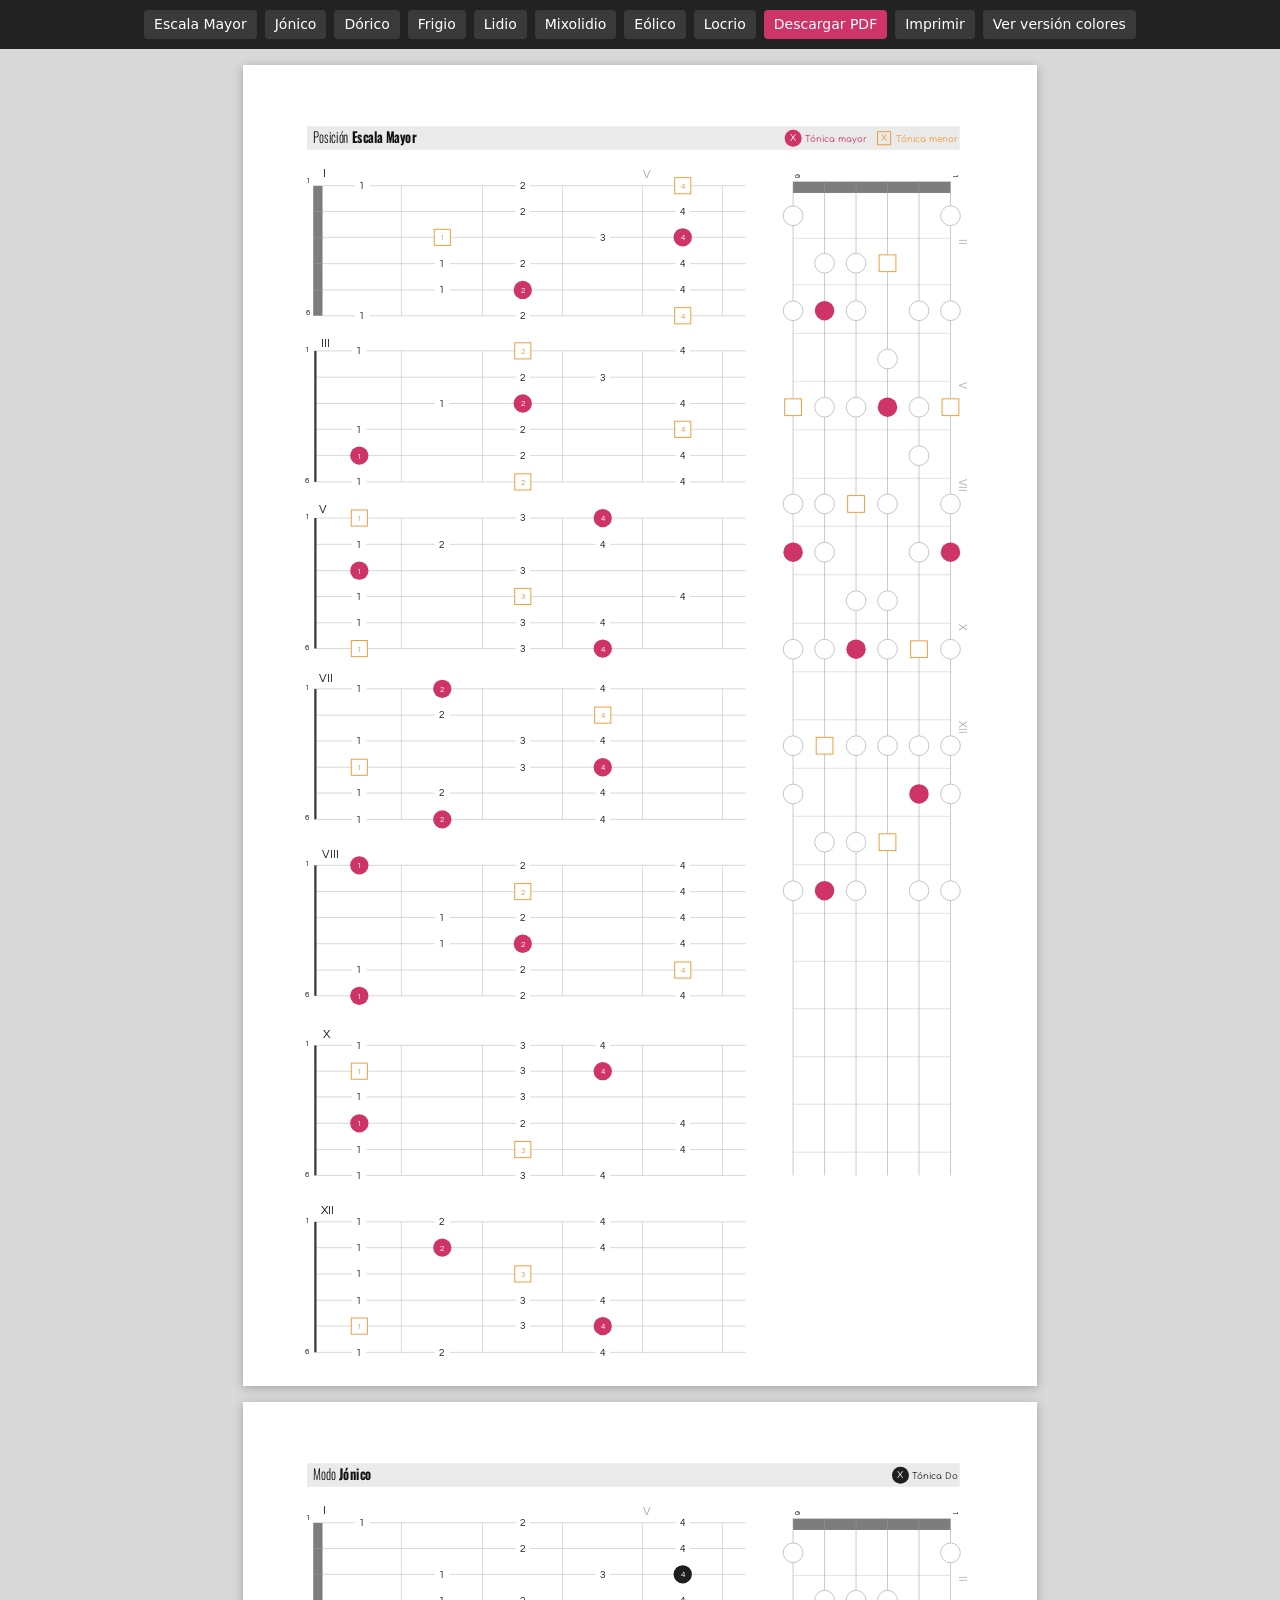
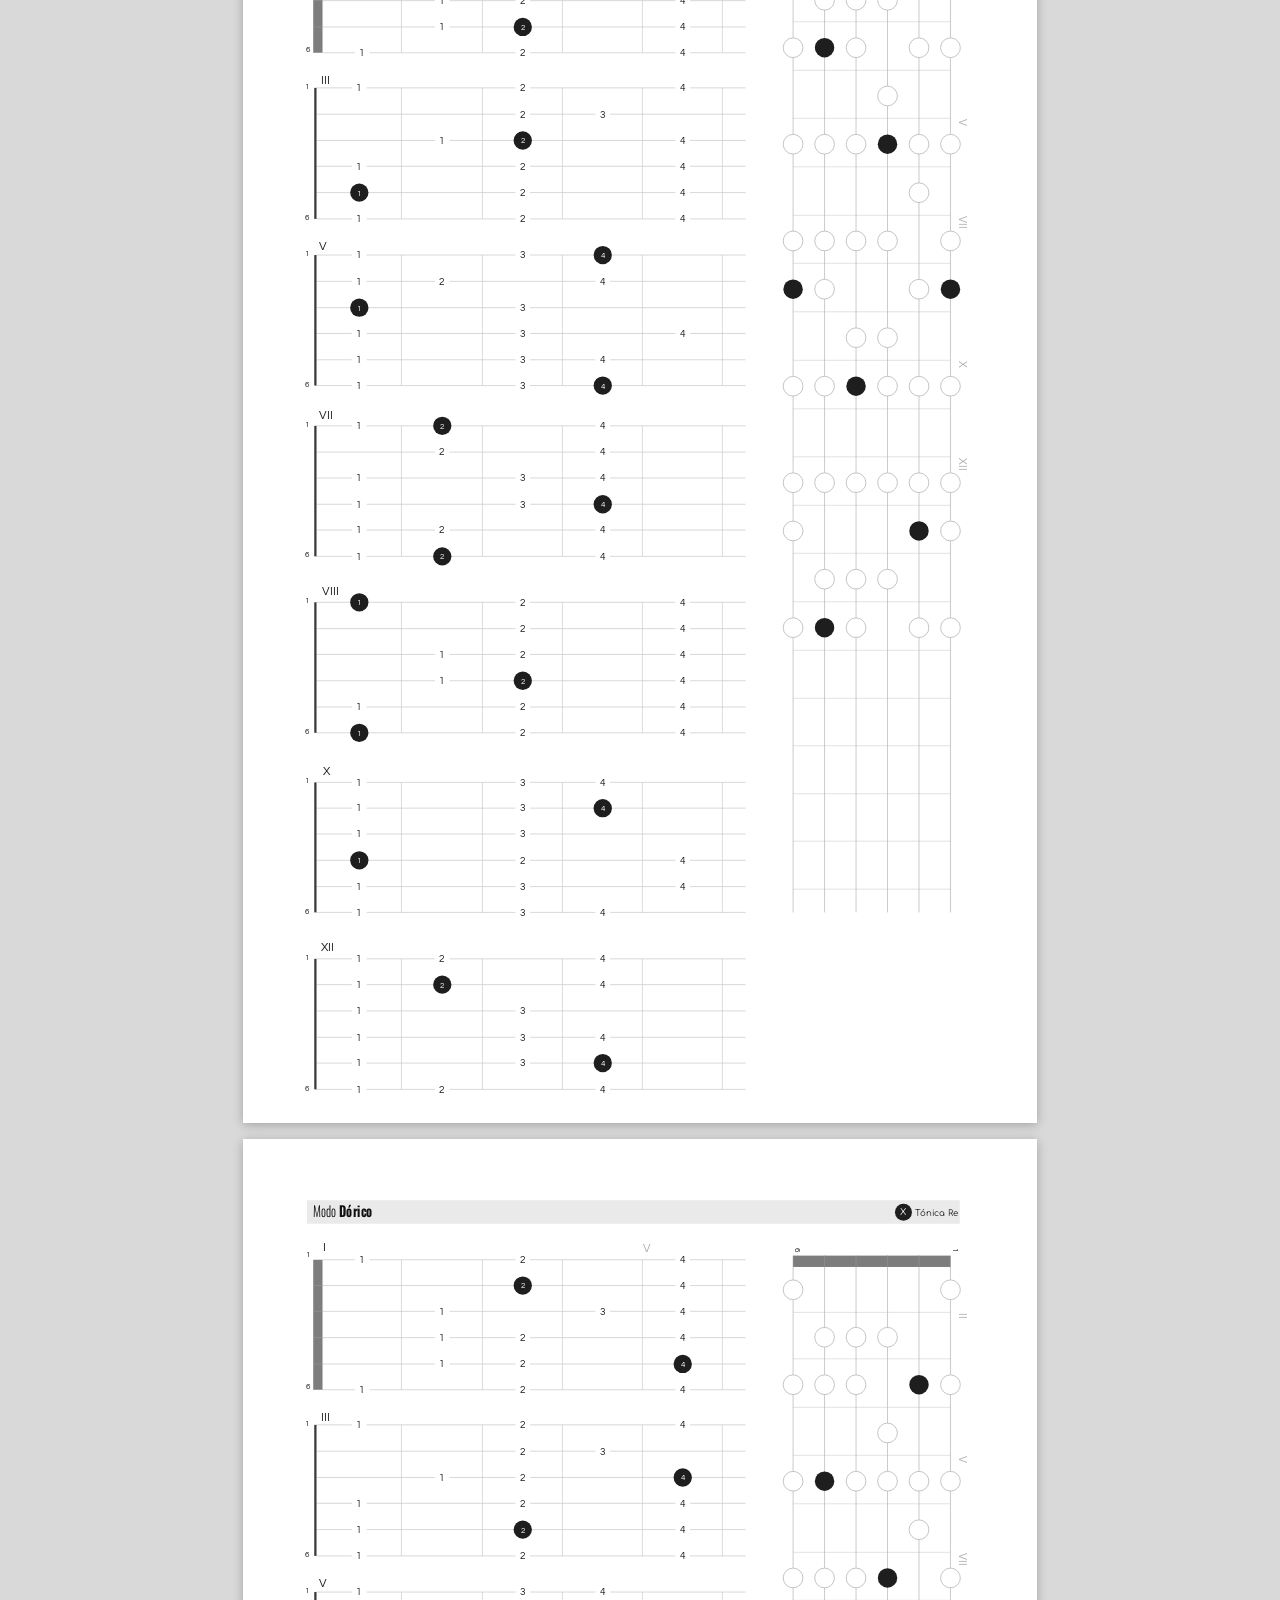
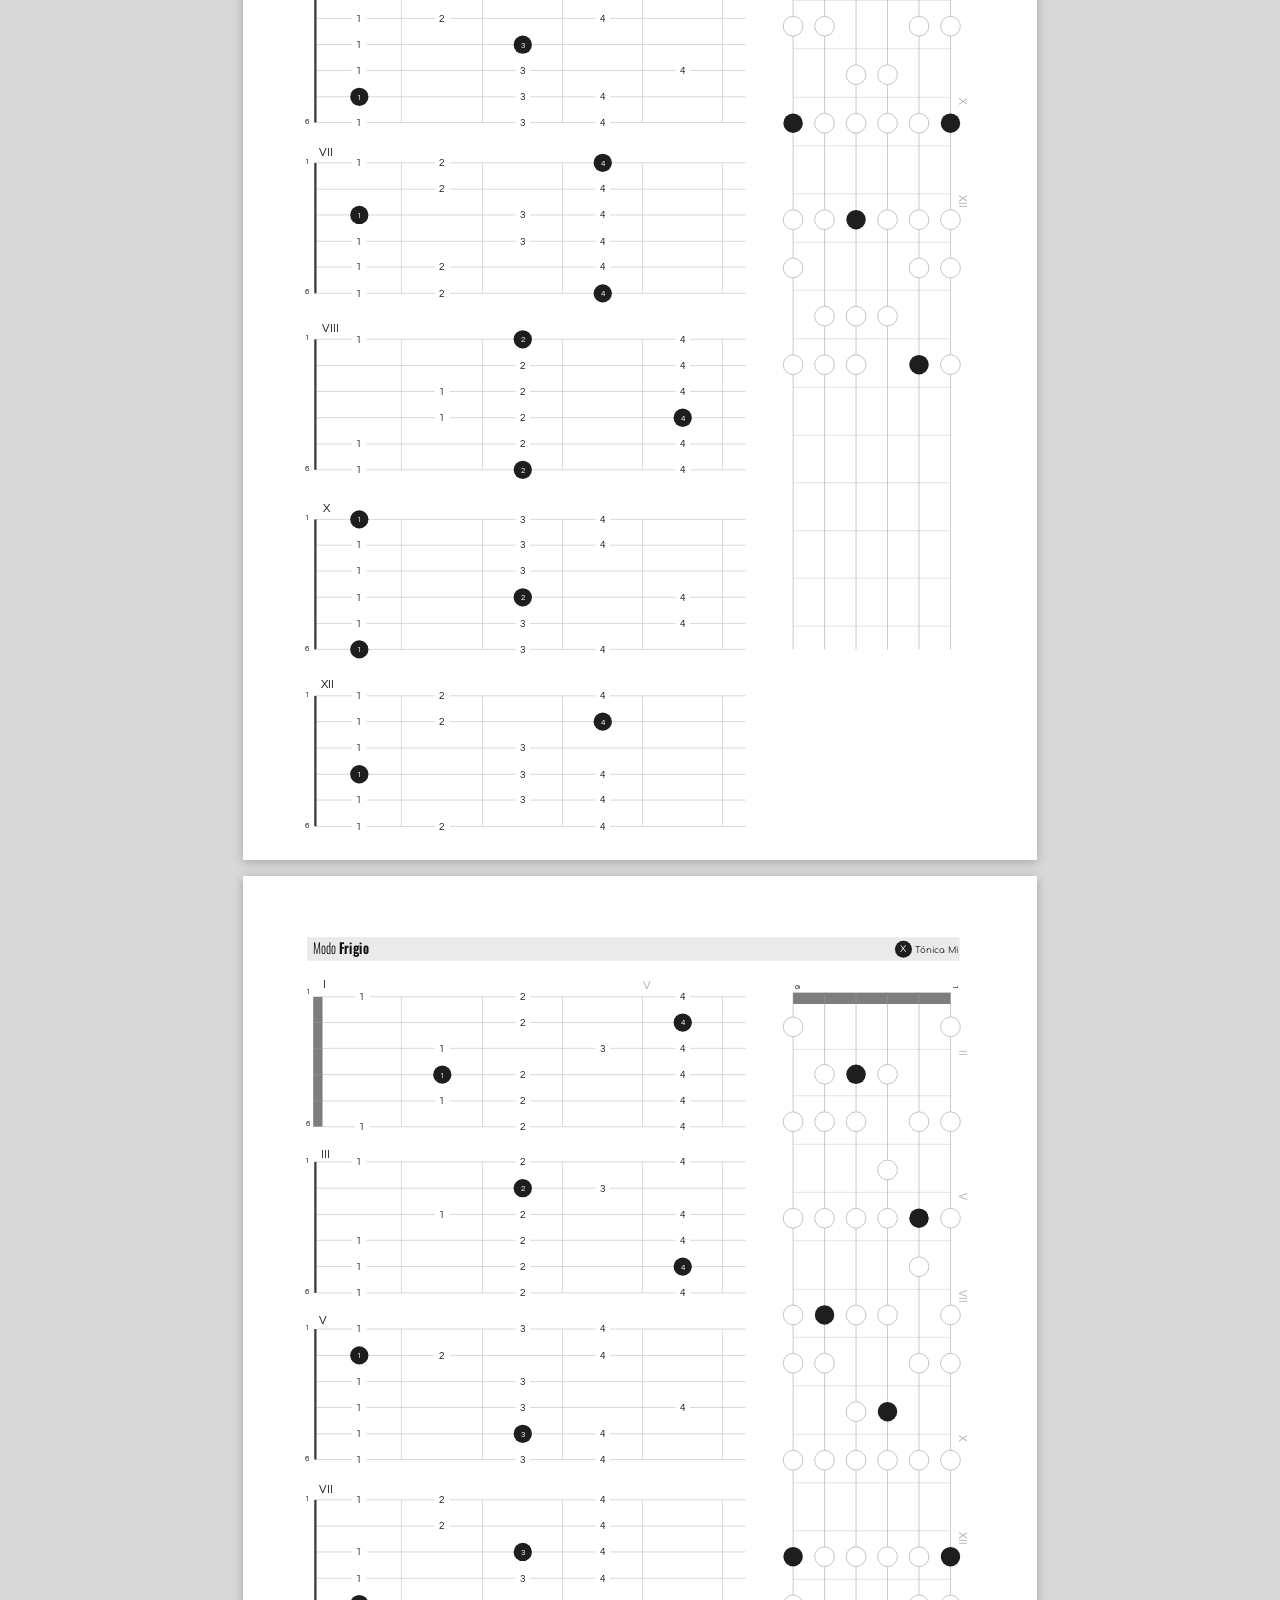
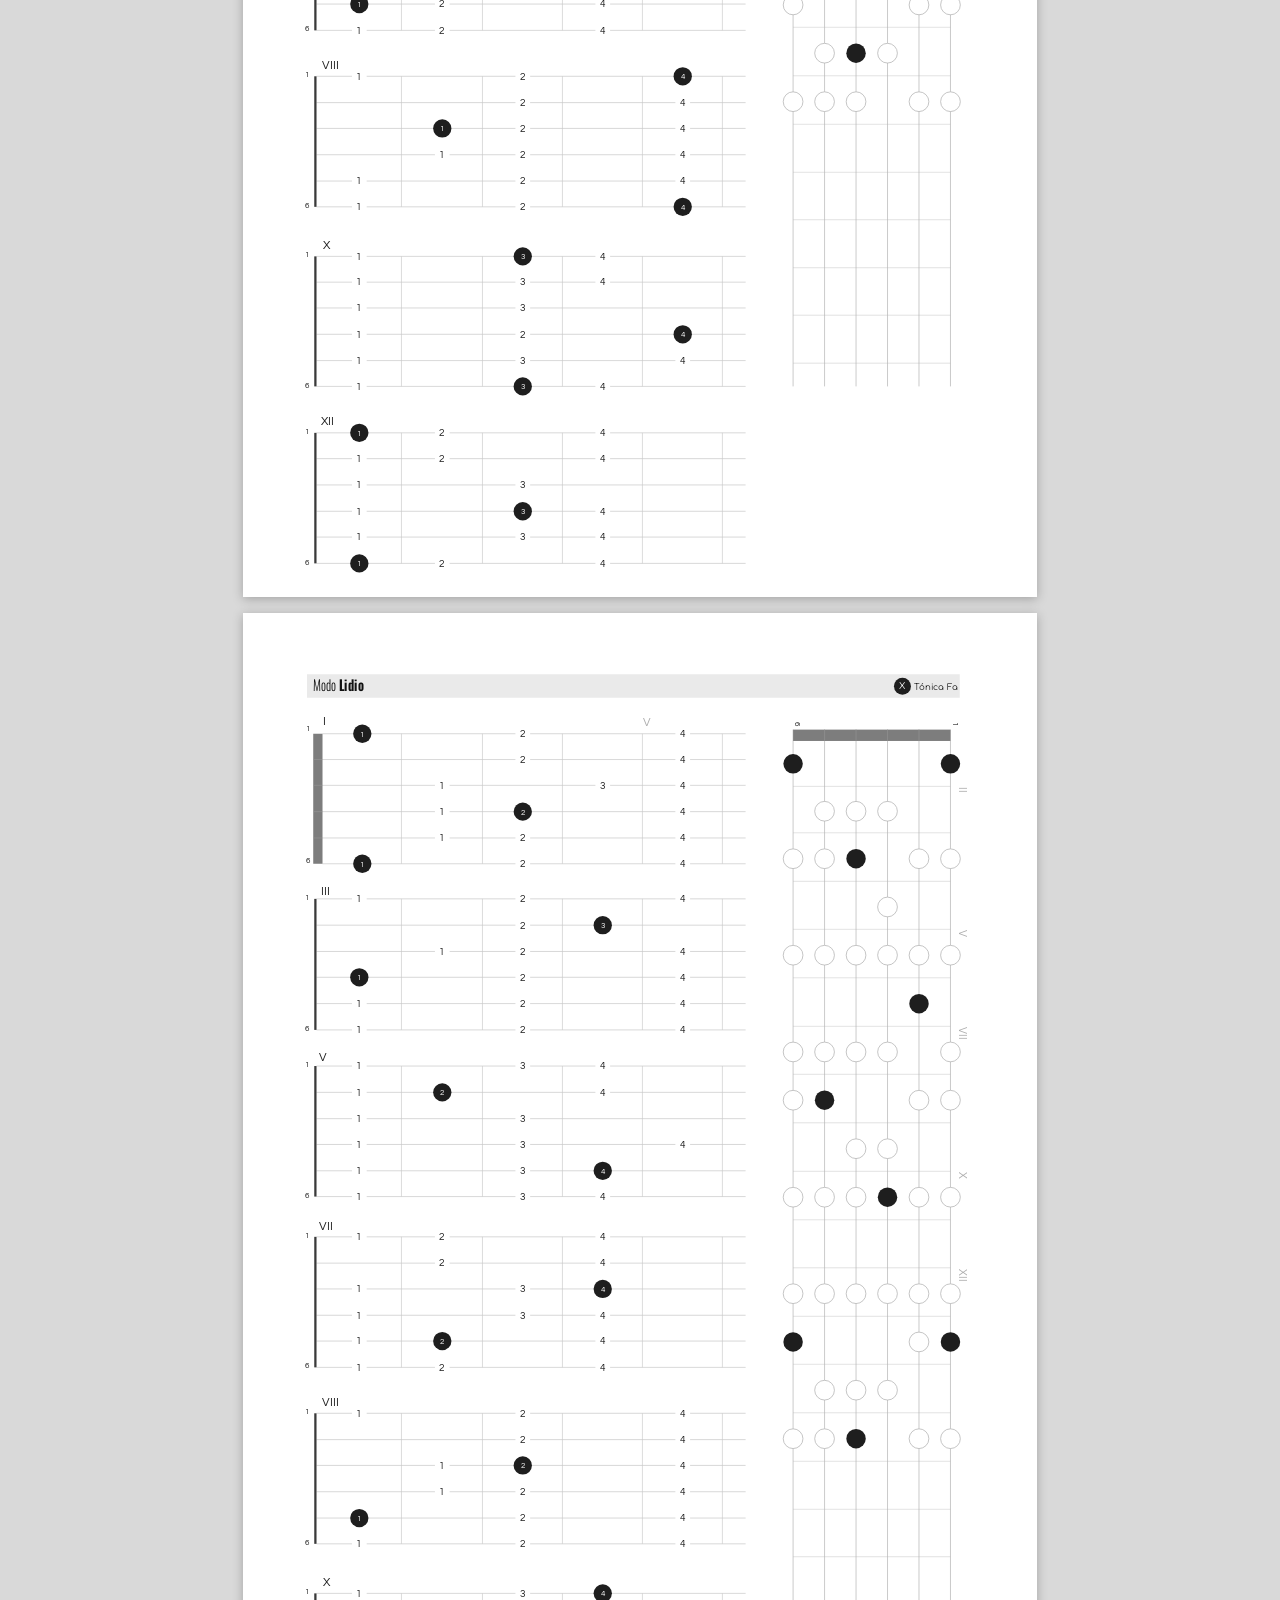
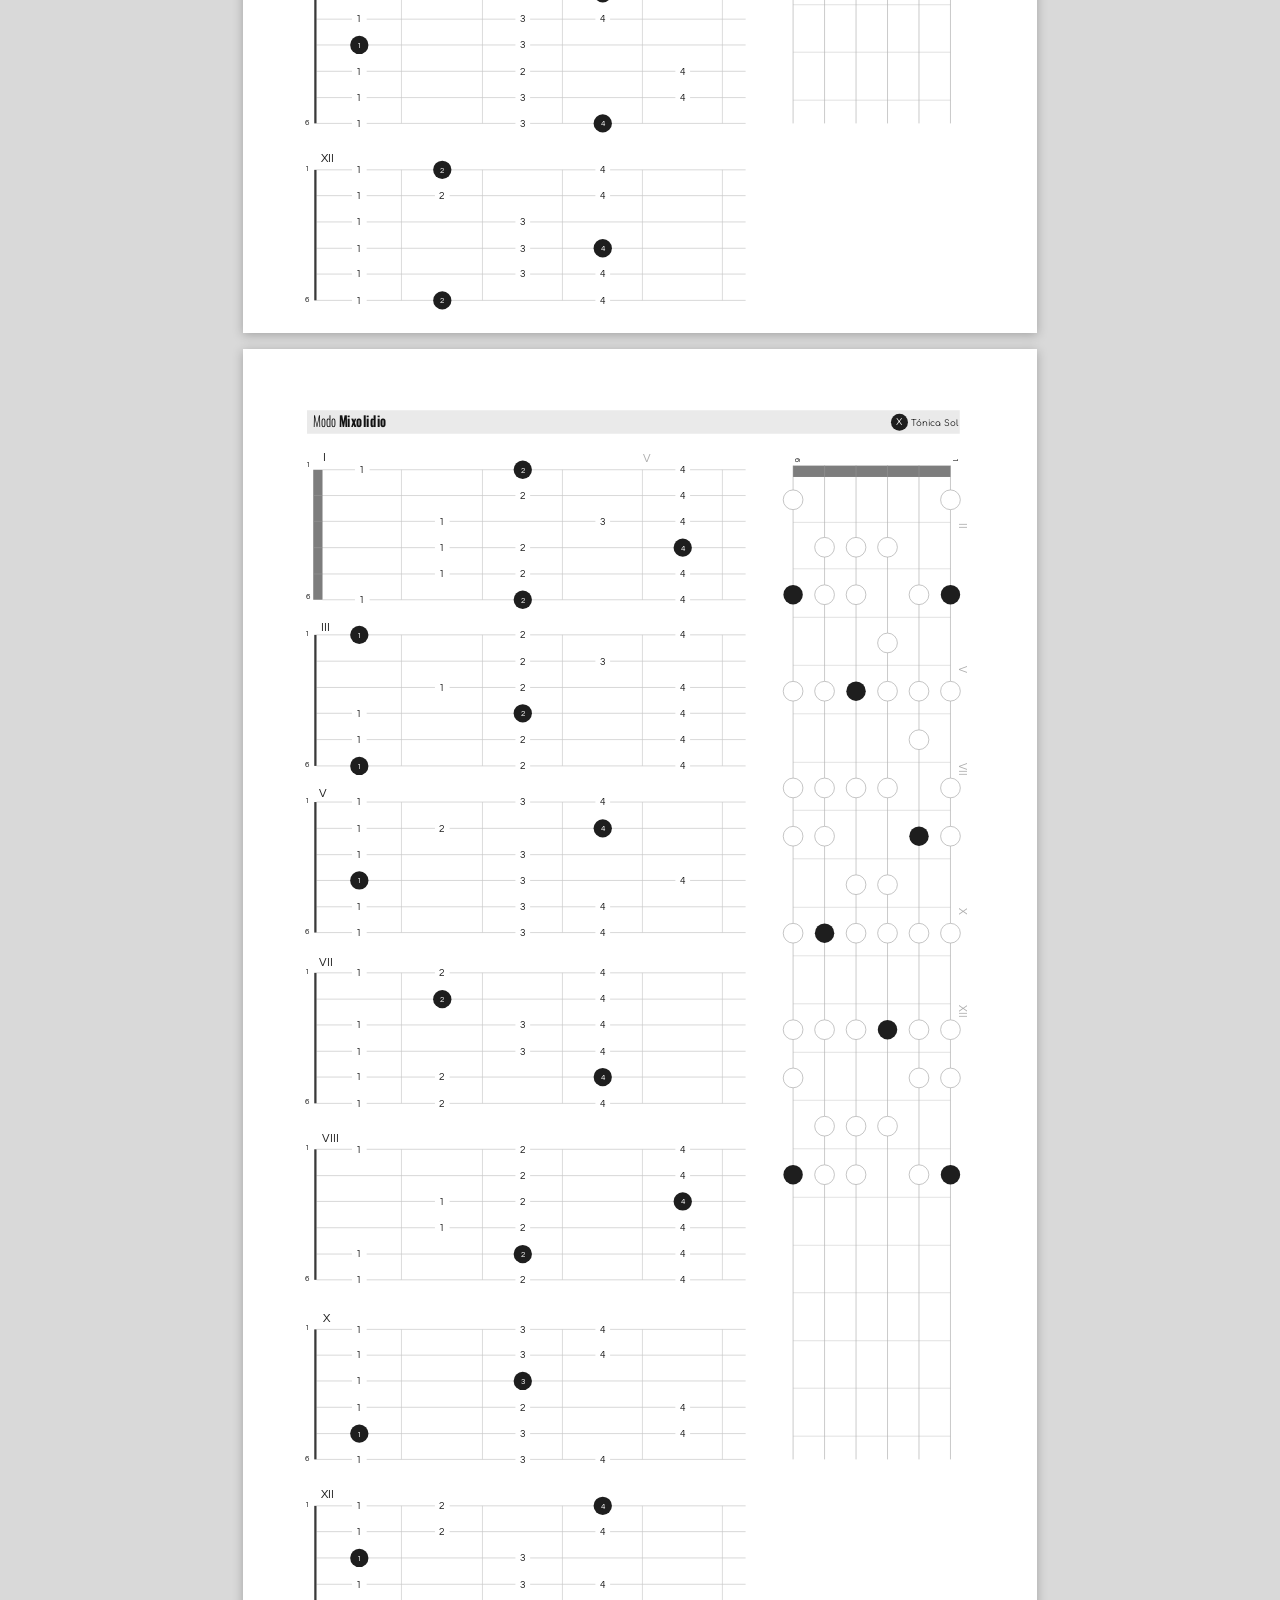
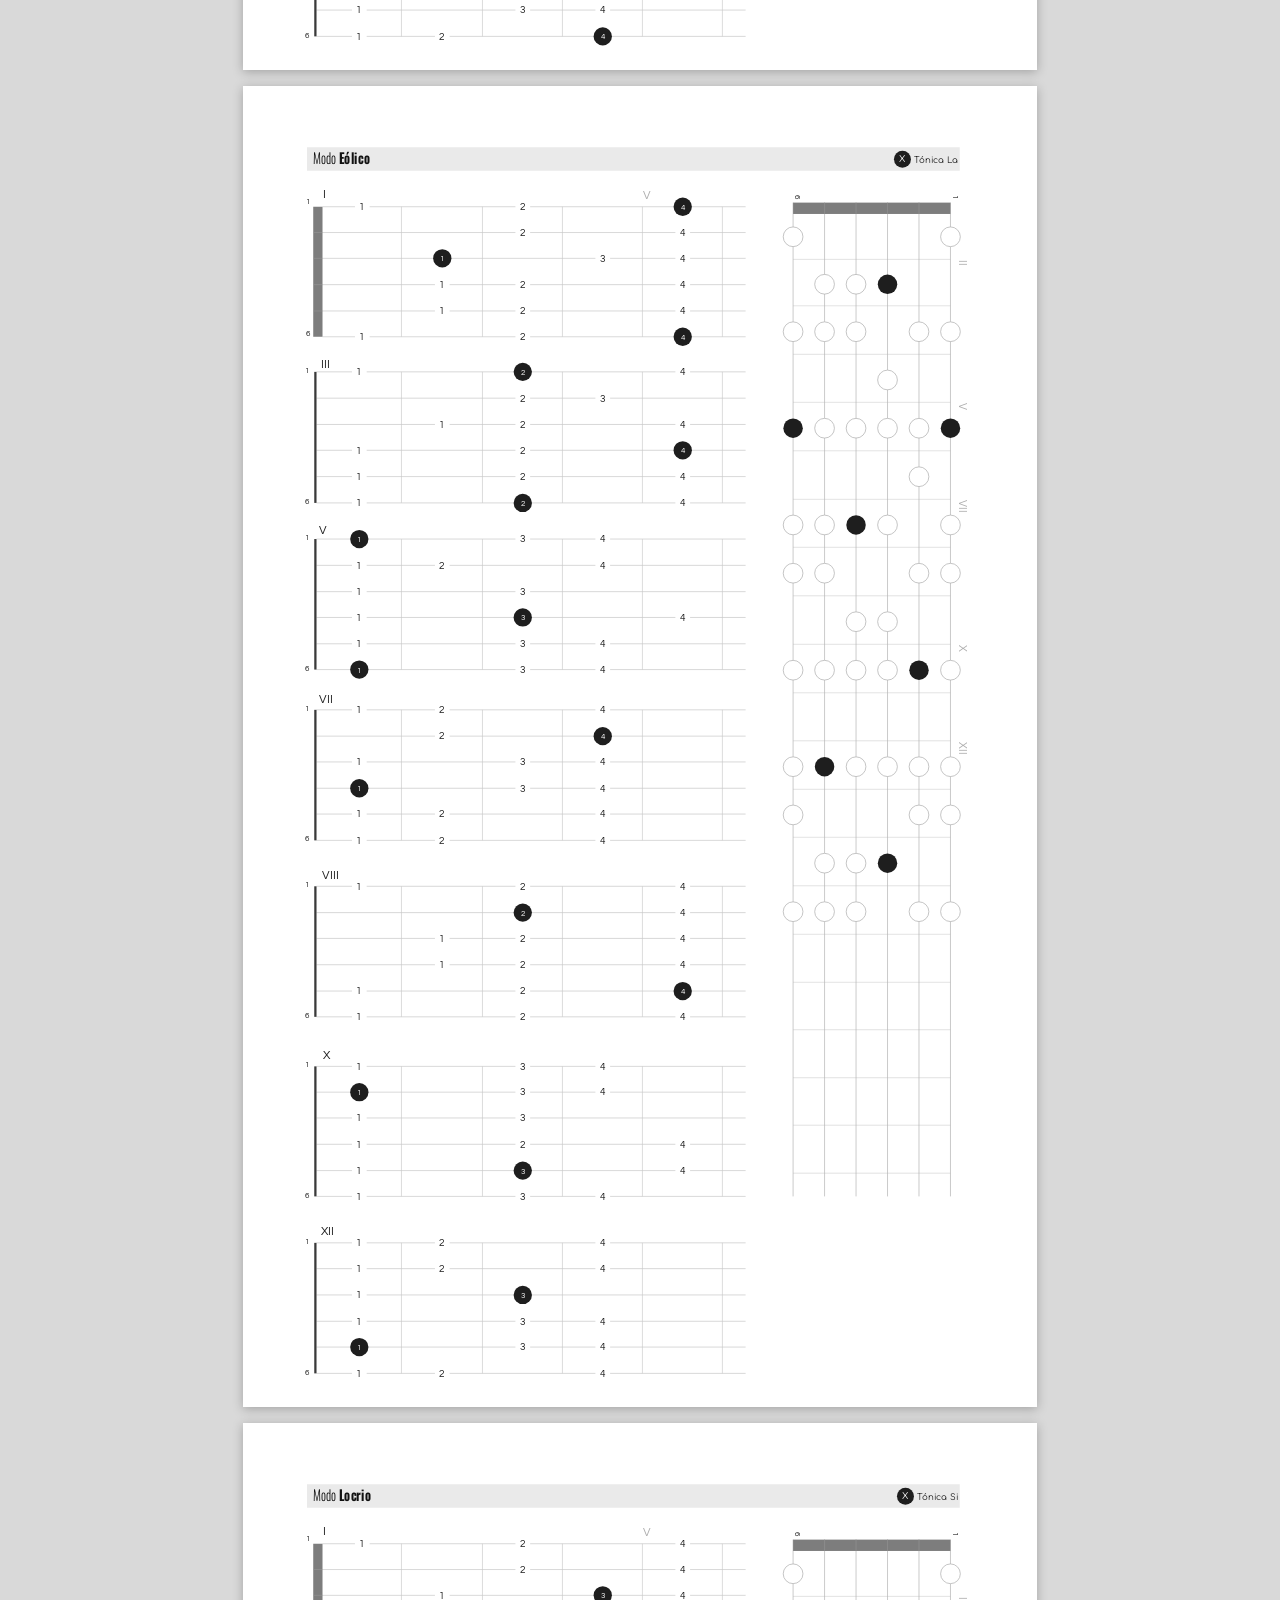
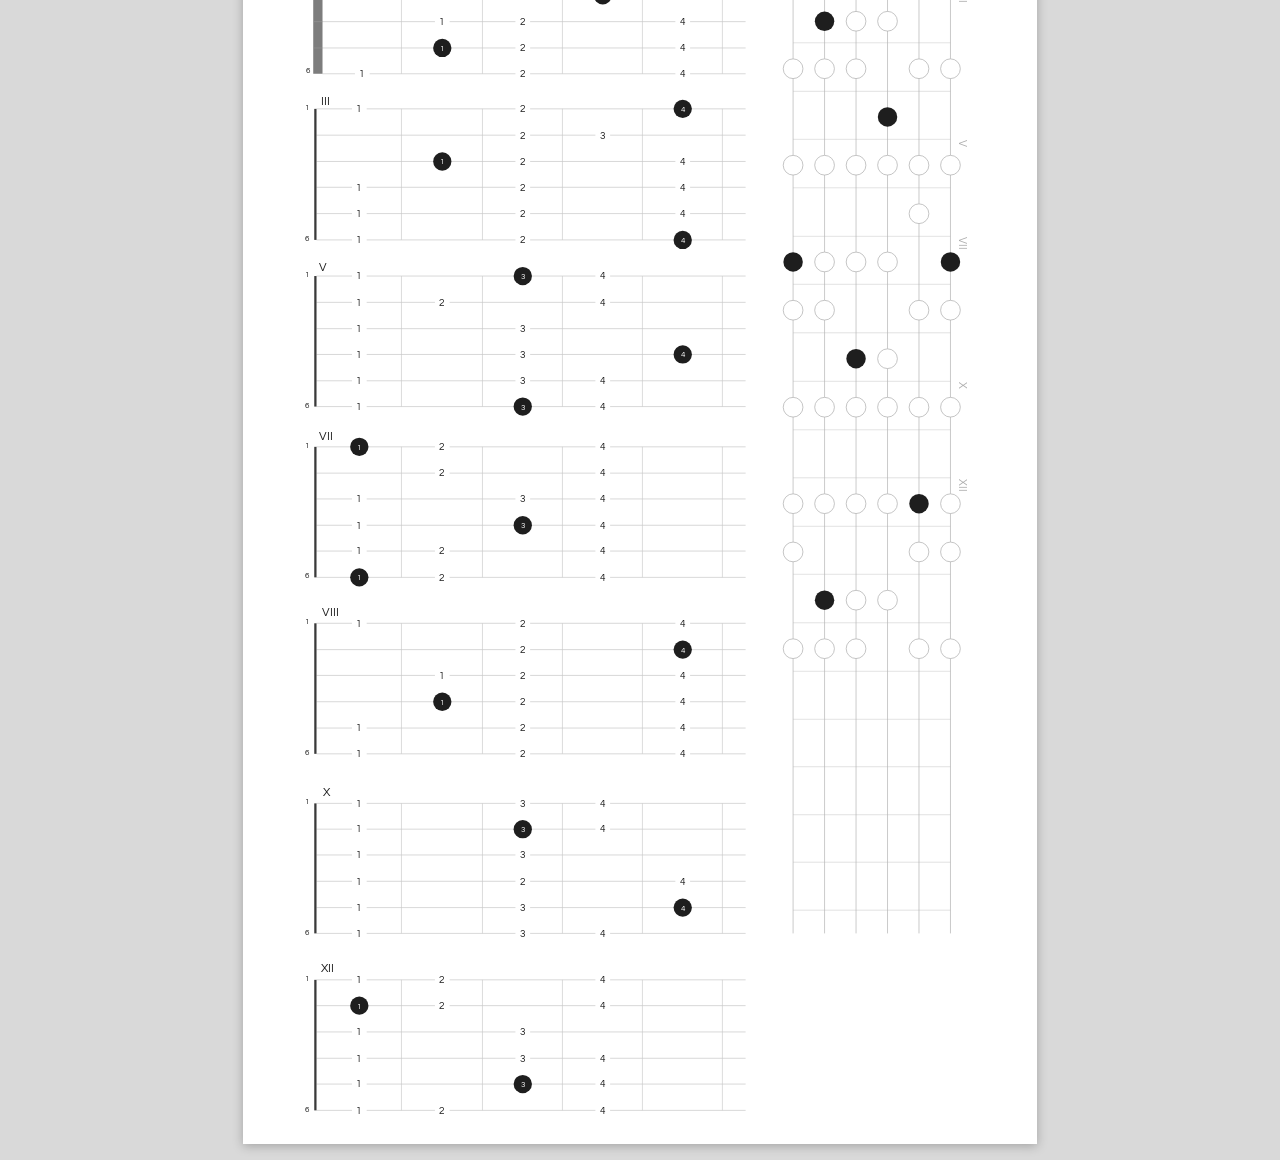
==== v2/index.html @ bca46a92 "Versión 2: modelo de 7 posiciones, variantes tónica negra y color por modo" ====
<!doctype html>
<html lang="es">
<head>
<meta charset="utf-8">
<meta name="viewport" content="width=device-width, initial-scale=1">
<title>Modos griegos – Guitarra (v2)</title>
<link rel="preconnect" href="https://fonts.googleapis.com">
<link rel="preconnect" href="https://fonts.gstatic.com" crossorigin>
<link href="https://fonts.googleapis.com/css2?family=Comfortaa:wght@400&family=Oswald:wght@300;700&family=Questrial&display=block" rel="stylesheet">
<style>
  @page { size: 210mm 349.5mm; margin: 0; }
  html, body { margin: 0; padding: 0; background: #d9d9d9; }
  .toolbar { position: sticky; top: 0; z-index: 2; display: flex; gap: 8px; flex-wrap: wrap; align-items: center; justify-content: center;
    padding: 10px 16px; background: #222; font: 14px/1.2 system-ui, sans-serif; }
  .toolbar a, .toolbar button { color: #fff; background: #3a3a3a; border: 0; border-radius: 4px; padding: 6px 10px; text-decoration: none; cursor: pointer; font: inherit; }
  .toolbar .pdf { background: #CE3468; }
  .page { width: 210mm; height: 349.5mm; margin: 16px auto; background: #fff; box-shadow: 0 2px 10px rgba(0,0,0,.25); overflow: hidden; }
  .page svg { display: block; width: 100%; height: 100%; }
  @media screen and (max-width: 840px) { .page { width: calc(100vw - 32px); height: calc((100vw - 32px) * 1.66452); } }
  @media print {
    html, body { background: #fff; }
    .toolbar { display: none; }
    .page { margin: 0; box-shadow: none; width: 210mm; height: 349.5mm; break-after: page; }
  }
  .num { font-family: 'Questrial', 'Century Gothic', sans-serif; font-size: 15px; text-anchor: middle; fill: #1E1E1E; }
  .dn { font-family: 'Questrial', 'Century Gothic', sans-serif; font-size: 13px; text-anchor: middle; }
  .sn { font-family: 'Questrial', 'Century Gothic', sans-serif; font-size: 13px; fill: #1E1E1E; }
  .rom { font-family: 'Questrial', 'Century Gothic', sans-serif; font-size: 19.5px; }
  .nr { font-size: 16.5px; fill: #ADADAD; }
  .title { font-family: 'Oswald', sans-serif; font-size: 22.6px; fill: #111; }
  .lg { font-family: 'Comfortaa', sans-serif; font-size: 13.4px; }
  .lx { font-family: 'Comfortaa', sans-serif; font-size: 14px; text-anchor: middle; }
</style>
</head>
<body>
<nav class="toolbar">
<a href="#escala-mayor">Escala Mayor</a>
<a href="#jonico">Jónico</a>
<a href="#dorico">Dórico</a>
<a href="#frigio">Frigio</a>
<a href="#lidio">Lidio</a>
<a href="#mixolidio">Mixolidio</a>
<a href="#eolico">Eólico</a>
<a href="#locrio">Locrio</a>
<a class="pdf" href="modos-tonica-negra.pdf" download>Descargar PDF</a>
<button onclick="window.print()">Imprimir</button>
<a href="colores.html">Ver versión colores</a>
</nav>
<section class="page" id="escala-mayor"><svg viewBox="0 0 1240 2064" xmlns="http://www.w3.org/2000/svg" role="img" aria-label="Posición Escala Mayor">
<rect x="99.97" y="95.68" width="1019.8999999999999" height="36.75" fill="#EAEAEA"/>
<text transform="translate(109.15,121.63000000000001) scale(0.86,1)" class="title"><tspan font-weight="300">Posición</tspan> <tspan font-weight="700">Escala Mayor</tspan></text>
<g class="legend">
<g class="li">
<circle cx="13.25" cy="114.53" r="13.25" fill="#CE3468"/>
<text x="13.25" y="119.53" class="lx" fill="#fff">X</text>
<text x="31.6" y="120.73" class="lg" fill="#CE3468">Tónica mayor</text>
</g>
<g class="li">
<rect x="0.75" y="104.18" width="20.5" height="20.5" fill="none" stroke="#EE9B3B" stroke-width="1.5"/>
<text x="11" y="119.53" class="lx" fill="#EE9B3B">X</text>
<text x="30" y="120.73" class="lg" fill="#EE9B3B">Tónica menor</text>
</g>
</g>
<line x1="124.16" y1="188.66" x2="785.28" y2="188.66" stroke="#C2C2C2" stroke-width="1"/>
<line x1="124.16" y1="228.97" x2="785.28" y2="228.97" stroke="#C2C2C2" stroke-width="1"/>
<line x1="124.16" y1="269.28" x2="785.28" y2="269.28" stroke="#C2C2C2" stroke-width="1"/>
<line x1="124.16" y1="310.4" x2="785.28" y2="310.4" stroke="#C2C2C2" stroke-width="1"/>
<line x1="124.16" y1="351.52" x2="785.28" y2="351.52" stroke="#C2C2C2" stroke-width="1"/>
<line x1="124.16" y1="391.83" x2="785.28" y2="391.83" stroke="#C2C2C2" stroke-width="1"/>
<line x1="247.52" y1="188.66" x2="247.52" y2="391.83" stroke="#C8C8C8" stroke-width="1"/>
<line x1="374.1" y1="188.66" x2="374.1" y2="391.83" stroke="#C8C8C8" stroke-width="1"/>
<line x1="499.06" y1="188.66" x2="499.06" y2="391.83" stroke="#C8C8C8" stroke-width="1"/>
<line x1="624.03" y1="188.66" x2="624.03" y2="391.83" stroke="#C8C8C8" stroke-width="1"/>
<line x1="749" y1="188.66" x2="749" y2="391.83" stroke="#C8C8C8" stroke-width="1"/>
<rect x="109.65" y="188.66" width="14.509999999999991" height="203.17" fill="#7D7D7D"/>
<line x1="109.65" y1="228.97" x2="124.16" y2="228.97" stroke="#9a9a9a" stroke-width="0.8"/>
<line x1="109.65" y1="269.28" x2="124.16" y2="269.28" stroke="#9a9a9a" stroke-width="0.8"/>
<line x1="109.65" y1="310.4" x2="124.16" y2="310.4" stroke="#9a9a9a" stroke-width="0.8"/>
<line x1="109.65" y1="351.52" x2="124.16" y2="351.52" stroke="#9a9a9a" stroke-width="0.8"/>
<text x="98.5" y="184.66" class="sn">1</text>
<text x="98.75" y="391.08" class="sn">6</text>
<text x="124.97" y="174.95" class="rom" fill="#1E1E1E">I</text>
<text x="624.84" y="176.57" class="rom" fill="#ADADAD">V</text>
<rect x="174.84" y="182.66" width="23" height="12" fill="#fff"/><text x="186.34" y="193.85999999999999" class="num">1</text>
<rect x="425.58000000000004" y="182.66" width="23" height="12" fill="#fff"/><text x="437.08000000000004" y="193.85999999999999" class="num">2</text>
<rect x="674.415" y="176.06" width="25.2" height="25.2" fill="#fff" stroke="#EE9B3B" stroke-width="1.5"/><text x="687.015" y="193.26" class="dn" fill="#EE9B3B">4</text>
<rect x="425.58000000000004" y="222.97" width="23" height="12" fill="#fff"/><text x="437.08000000000004" y="234.17" class="num">2</text>
<rect x="675.515" y="222.97" width="23" height="12" fill="#fff"/><text x="687.015" y="234.17" class="num">4</text>
<rect x="298.71" y="256.67999999999995" width="25.2" height="25.2" fill="#fff" stroke="#EE9B3B" stroke-width="1.5"/><text x="311.31" y="273.88" class="dn" fill="#EE9B3B">1</text>
<rect x="550.545" y="263.28" width="23" height="12" fill="#fff"/><text x="562.045" y="274.47999999999996" class="num">3</text>
<circle cx="687.015" cy="269.28" r="14.3" fill="#CE3468"/><text x="687.015" y="273.88" class="dn" fill="#fff">4</text>
<rect x="299.81" y="304.4" width="23" height="12" fill="#fff"/><text x="311.31" y="315.59999999999997" class="num">1</text>
<rect x="425.58000000000004" y="304.4" width="23" height="12" fill="#fff"/><text x="437.08000000000004" y="315.59999999999997" class="num">2</text>
<rect x="675.515" y="304.4" width="23" height="12" fill="#fff"/><text x="687.015" y="315.59999999999997" class="num">4</text>
<rect x="299.81" y="345.52" width="23" height="12" fill="#fff"/><text x="311.31" y="356.71999999999997" class="num">1</text>
<circle cx="437.08000000000004" cy="351.52" r="14.3" fill="#CE3468"/><text x="437.08000000000004" y="356.12" class="dn" fill="#fff">2</text>
<rect x="675.515" y="345.52" width="23" height="12" fill="#fff"/><text x="687.015" y="356.71999999999997" class="num">4</text>
<rect x="174.84" y="385.83" width="23" height="12" fill="#fff"/><text x="186.34" y="397.03" class="num">1</text>
<rect x="425.58000000000004" y="385.83" width="23" height="12" fill="#fff"/><text x="437.08000000000004" y="397.03" class="num">2</text>
<rect x="674.415" y="379.22999999999996" width="25.2" height="25.2" fill="#fff" stroke="#EE9B3B" stroke-width="1.5"/><text x="687.015" y="396.43" class="dn" fill="#EE9B3B">4</text>
<line x1="114.81" y1="446.66" x2="785.28" y2="446.66" stroke="#C2C2C2" stroke-width="1"/>
<line x1="114.81" y1="487.78" x2="785.28" y2="487.78" stroke="#C2C2C2" stroke-width="1"/>
<line x1="114.81" y1="528.89" x2="785.28" y2="528.89" stroke="#C2C2C2" stroke-width="1"/>
<line x1="114.81" y1="569.21" x2="785.28" y2="569.21" stroke="#C2C2C2" stroke-width="1"/>
<line x1="114.81" y1="610.33" x2="785.28" y2="610.33" stroke="#C2C2C2" stroke-width="1"/>
<line x1="114.81" y1="651.44" x2="785.28" y2="651.44" stroke="#C2C2C2" stroke-width="1"/>
<line x1="247.52" y1="446.66" x2="247.52" y2="651.44" stroke="#C8C8C8" stroke-width="1"/>
<line x1="374.1" y1="446.66" x2="374.1" y2="651.44" stroke="#C8C8C8" stroke-width="1"/>
<line x1="499.06" y1="446.66" x2="499.06" y2="651.44" stroke="#C8C8C8" stroke-width="1"/>
<line x1="624.03" y1="446.66" x2="624.03" y2="651.44" stroke="#C8C8C8" stroke-width="1"/>
<line x1="749" y1="446.66" x2="749" y2="651.44" stroke="#C8C8C8" stroke-width="1"/>
<rect x="111.26" y="446.66" width="3.549999999999997" height="204.78000000000003" fill="#3A3A3A"/>
<text x="96.5" y="448.26000000000005" class="sn">1</text>
<text x="96.5" y="653.19" class="sn">6</text>
<text x="121.74" y="441.01" class="rom" fill="#1E1E1E">III</text>
<rect x="170.16500000000002" y="440.66" width="23" height="12" fill="#fff"/><text x="181.66500000000002" y="451.86" class="num">1</text>
<rect x="424.48" y="434.06" width="25.2" height="25.2" fill="#fff" stroke="#EE9B3B" stroke-width="1.5"/><text x="437.08000000000004" y="451.26000000000005" class="dn" fill="#EE9B3B">2</text>
<rect x="675.515" y="440.66" width="23" height="12" fill="#fff"/><text x="687.015" y="451.86" class="num">4</text>
<rect x="425.58000000000004" y="481.78" width="23" height="12" fill="#fff"/><text x="437.08000000000004" y="492.97999999999996" class="num">2</text>
<rect x="550.545" y="481.78" width="23" height="12" fill="#fff"/><text x="562.045" y="492.97999999999996" class="num">3</text>
<rect x="299.81" y="522.89" width="23" height="12" fill="#fff"/><text x="311.31" y="534.09" class="num">1</text>
<circle cx="437.08000000000004" cy="528.89" r="14.3" fill="#CE3468"/><text x="437.08000000000004" y="533.49" class="dn" fill="#fff">2</text>
<rect x="675.515" y="522.89" width="23" height="12" fill="#fff"/><text x="687.015" y="534.09" class="num">4</text>
<rect x="170.16500000000002" y="563.21" width="23" height="12" fill="#fff"/><text x="181.66500000000002" y="574.4100000000001" class="num">1</text>
<rect x="425.58000000000004" y="563.21" width="23" height="12" fill="#fff"/><text x="437.08000000000004" y="574.4100000000001" class="num">2</text>
<rect x="674.415" y="556.61" width="25.2" height="25.2" fill="#fff" stroke="#EE9B3B" stroke-width="1.5"/><text x="687.015" y="573.8100000000001" class="dn" fill="#EE9B3B">4</text>
<circle cx="181.66500000000002" cy="610.33" r="14.3" fill="#CE3468"/><text x="181.66500000000002" y="614.9300000000001" class="dn" fill="#fff">1</text>
<rect x="425.58000000000004" y="604.33" width="23" height="12" fill="#fff"/><text x="437.08000000000004" y="615.5300000000001" class="num">2</text>
<rect x="675.515" y="604.33" width="23" height="12" fill="#fff"/><text x="687.015" y="615.5300000000001" class="num">4</text>
<rect x="170.16500000000002" y="645.44" width="23" height="12" fill="#fff"/><text x="181.66500000000002" y="656.6400000000001" class="num">1</text>
<rect x="424.48" y="638.84" width="25.2" height="25.2" fill="#fff" stroke="#EE9B3B" stroke-width="1.5"/><text x="437.08000000000004" y="656.0400000000001" class="dn" fill="#EE9B3B">2</text>
<rect x="675.515" y="645.44" width="23" height="12" fill="#fff"/><text x="687.015" y="656.6400000000001" class="num">4</text>
<line x1="114.81" y1="707.88" x2="785.28" y2="707.88" stroke="#C2C2C2" stroke-width="1"/>
<line x1="114.81" y1="749" x2="785.28" y2="749" stroke="#C2C2C2" stroke-width="1"/>
<line x1="114.81" y1="790.12" x2="785.28" y2="790.12" stroke="#C2C2C2" stroke-width="1"/>
<line x1="114.81" y1="830.43" x2="785.28" y2="830.43" stroke="#C2C2C2" stroke-width="1"/>
<line x1="114.81" y1="871.55" x2="785.28" y2="871.55" stroke="#C2C2C2" stroke-width="1"/>
<line x1="114.81" y1="911.86" x2="785.28" y2="911.86" stroke="#C2C2C2" stroke-width="1"/>
<line x1="247.52" y1="707.88" x2="247.52" y2="911.86" stroke="#C8C8C8" stroke-width="1"/>
<line x1="374.1" y1="707.88" x2="374.1" y2="911.86" stroke="#C8C8C8" stroke-width="1"/>
<line x1="499.06" y1="707.88" x2="499.06" y2="911.86" stroke="#C8C8C8" stroke-width="1"/>
<line x1="624.03" y1="707.88" x2="624.03" y2="911.86" stroke="#C8C8C8" stroke-width="1"/>
<line x1="749" y1="707.88" x2="749" y2="911.86" stroke="#C8C8C8" stroke-width="1"/>
<rect x="111.26" y="707.88" width="3.549999999999997" height="203.98000000000002" fill="#3A3A3A"/>
<text x="96.5" y="709.48" class="sn">1</text>
<text x="96.5" y="913.61" class="sn">6</text>
<text x="118.52" y="700.62" class="rom" fill="#1E1E1E">V</text>
<rect x="169.06500000000003" y="695.28" width="25.2" height="25.2" fill="#fff" stroke="#EE9B3B" stroke-width="1.5"/><text x="181.66500000000002" y="712.48" class="dn" fill="#EE9B3B">1</text>
<rect x="425.58000000000004" y="701.88" width="23" height="12" fill="#fff"/><text x="437.08000000000004" y="713.08" class="num">3</text>
<circle cx="562.045" cy="707.88" r="14.3" fill="#CE3468"/><text x="562.045" y="712.48" class="dn" fill="#fff">4</text>
<rect x="170.16500000000002" y="743" width="23" height="12" fill="#fff"/><text x="181.66500000000002" y="754.2" class="num">1</text>
<rect x="299.81" y="743" width="23" height="12" fill="#fff"/><text x="311.31" y="754.2" class="num">2</text>
<rect x="550.545" y="743" width="23" height="12" fill="#fff"/><text x="562.045" y="754.2" class="num">4</text>
<circle cx="181.66500000000002" cy="790.12" r="14.3" fill="#CE3468"/><text x="181.66500000000002" y="794.72" class="dn" fill="#fff">1</text>
<rect x="425.58000000000004" y="784.12" width="23" height="12" fill="#fff"/><text x="437.08000000000004" y="795.32" class="num">3</text>
<rect x="170.16500000000002" y="824.43" width="23" height="12" fill="#fff"/><text x="181.66500000000002" y="835.63" class="num">1</text>
<rect x="424.48" y="817.8299999999999" width="25.2" height="25.2" fill="#fff" stroke="#EE9B3B" stroke-width="1.5"/><text x="437.08000000000004" y="835.03" class="dn" fill="#EE9B3B">3</text>
<rect x="675.515" y="824.43" width="23" height="12" fill="#fff"/><text x="687.015" y="835.63" class="num">4</text>
<rect x="170.16500000000002" y="865.55" width="23" height="12" fill="#fff"/><text x="181.66500000000002" y="876.75" class="num">1</text>
<rect x="425.58000000000004" y="865.55" width="23" height="12" fill="#fff"/><text x="437.08000000000004" y="876.75" class="num">3</text>
<rect x="550.545" y="865.55" width="23" height="12" fill="#fff"/><text x="562.045" y="876.75" class="num">4</text>
<rect x="169.06500000000003" y="899.26" width="25.2" height="25.2" fill="#fff" stroke="#EE9B3B" stroke-width="1.5"/><text x="181.66500000000002" y="916.46" class="dn" fill="#EE9B3B">1</text>
<rect x="425.58000000000004" y="905.86" width="23" height="12" fill="#fff"/><text x="437.08000000000004" y="917.0600000000001" class="num">3</text>
<circle cx="562.045" cy="911.86" r="14.3" fill="#CE3468"/><text x="562.045" y="916.46" class="dn" fill="#fff">4</text>
<line x1="114.81" y1="974.75" x2="785.28" y2="974.75" stroke="#C2C2C2" stroke-width="1"/>
<line x1="114.81" y1="1015.86" x2="785.28" y2="1015.86" stroke="#C2C2C2" stroke-width="1"/>
<line x1="114.81" y1="1056.18" x2="785.28" y2="1056.18" stroke="#C2C2C2" stroke-width="1"/>
<line x1="114.81" y1="1097.3" x2="785.28" y2="1097.3" stroke="#C2C2C2" stroke-width="1"/>
<line x1="114.81" y1="1137.61" x2="785.28" y2="1137.61" stroke="#C2C2C2" stroke-width="1"/>
<line x1="114.81" y1="1178.73" x2="785.28" y2="1178.73" stroke="#C2C2C2" stroke-width="1"/>
<line x1="247.52" y1="974.75" x2="247.52" y2="1178.73" stroke="#C8C8C8" stroke-width="1"/>
<line x1="374.1" y1="974.75" x2="374.1" y2="1178.73" stroke="#C8C8C8" stroke-width="1"/>
<line x1="499.06" y1="974.75" x2="499.06" y2="1178.73" stroke="#C8C8C8" stroke-width="1"/>
<line x1="624.03" y1="974.75" x2="624.03" y2="1178.73" stroke="#C8C8C8" stroke-width="1"/>
<line x1="749" y1="974.75" x2="749" y2="1178.73" stroke="#C8C8C8" stroke-width="1"/>
<rect x="111.26" y="974.75" width="3.549999999999997" height="203.98000000000002" fill="#3A3A3A"/>
<text x="96.5" y="976.35" class="sn">1</text>
<text x="96.5" y="1180.48" class="sn">6</text>
<text x="118.52" y="963.46" class="rom" fill="#1E1E1E">VII</text>
<rect x="170.16500000000002" y="968.75" width="23" height="12" fill="#fff"/><text x="181.66500000000002" y="979.95" class="num">1</text>
<circle cx="311.31" cy="974.75" r="14.3" fill="#CE3468"/><text x="311.31" y="979.35" class="dn" fill="#fff">2</text>
<rect x="550.545" y="968.75" width="23" height="12" fill="#fff"/><text x="562.045" y="979.95" class="num">4</text>
<rect x="299.81" y="1009.86" width="23" height="12" fill="#fff"/><text x="311.31" y="1021.0600000000001" class="num">2</text>
<rect x="549.4449999999999" y="1003.26" width="25.2" height="25.2" fill="#fff" stroke="#EE9B3B" stroke-width="1.5"/><text x="562.045" y="1020.46" class="dn" fill="#EE9B3B">4</text>
<rect x="170.16500000000002" y="1050.18" width="23" height="12" fill="#fff"/><text x="181.66500000000002" y="1061.38" class="num">1</text>
<rect x="425.58000000000004" y="1050.18" width="23" height="12" fill="#fff"/><text x="437.08000000000004" y="1061.38" class="num">3</text>
<rect x="550.545" y="1050.18" width="23" height="12" fill="#fff"/><text x="562.045" y="1061.38" class="num">4</text>
<rect x="169.06500000000003" y="1084.7" width="25.2" height="25.2" fill="#fff" stroke="#EE9B3B" stroke-width="1.5"/><text x="181.66500000000002" y="1101.8999999999999" class="dn" fill="#EE9B3B">1</text>
<rect x="425.58000000000004" y="1091.3" width="23" height="12" fill="#fff"/><text x="437.08000000000004" y="1102.5" class="num">3</text>
<circle cx="562.045" cy="1097.3" r="14.3" fill="#CE3468"/><text x="562.045" y="1101.8999999999999" class="dn" fill="#fff">4</text>
<rect x="170.16500000000002" y="1131.61" width="23" height="12" fill="#fff"/><text x="181.66500000000002" y="1142.81" class="num">1</text>
<rect x="299.81" y="1131.61" width="23" height="12" fill="#fff"/><text x="311.31" y="1142.81" class="num">2</text>
<rect x="550.545" y="1131.61" width="23" height="12" fill="#fff"/><text x="562.045" y="1142.81" class="num">4</text>
<rect x="170.16500000000002" y="1172.73" width="23" height="12" fill="#fff"/><text x="181.66500000000002" y="1183.93" class="num">1</text>
<circle cx="311.31" cy="1178.73" r="14.3" fill="#CE3468"/><text x="311.31" y="1183.33" class="dn" fill="#fff">2</text>
<rect x="550.545" y="1172.73" width="23" height="12" fill="#fff"/><text x="562.045" y="1183.93" class="num">4</text>
<line x1="114.81" y1="1250.48" x2="785.28" y2="1250.48" stroke="#C2C2C2" stroke-width="1"/>
<line x1="114.81" y1="1291.6" x2="785.28" y2="1291.6" stroke="#C2C2C2" stroke-width="1"/>
<line x1="114.81" y1="1331.91" x2="785.28" y2="1331.91" stroke="#C2C2C2" stroke-width="1"/>
<line x1="114.81" y1="1373.03" x2="785.28" y2="1373.03" stroke="#C2C2C2" stroke-width="1"/>
<line x1="114.81" y1="1414.15" x2="785.28" y2="1414.15" stroke="#C2C2C2" stroke-width="1"/>
<line x1="114.81" y1="1454.46" x2="785.28" y2="1454.46" stroke="#C2C2C2" stroke-width="1"/>
<line x1="247.52" y1="1250.48" x2="247.52" y2="1454.46" stroke="#C8C8C8" stroke-width="1"/>
<line x1="374.1" y1="1250.48" x2="374.1" y2="1454.46" stroke="#C8C8C8" stroke-width="1"/>
<line x1="499.06" y1="1250.48" x2="499.06" y2="1454.46" stroke="#C8C8C8" stroke-width="1"/>
<line x1="624.03" y1="1250.48" x2="624.03" y2="1454.46" stroke="#C8C8C8" stroke-width="1"/>
<line x1="749" y1="1250.48" x2="749" y2="1454.46" stroke="#C8C8C8" stroke-width="1"/>
<rect x="111.26" y="1250.48" width="3.549999999999997" height="203.98000000000002" fill="#3A3A3A"/>
<text x="96.5" y="1252.08" class="sn">1</text>
<text x="96.5" y="1456.21" class="sn">6</text>
<text x="123.36" y="1239.19" class="rom" fill="#1E1E1E">VIII</text>
<circle cx="181.66500000000002" cy="1250.48" r="14.3" fill="#CE3468"/><text x="181.66500000000002" y="1255.08" class="dn" fill="#fff">1</text>
<rect x="425.58000000000004" y="1244.48" width="23" height="12" fill="#fff"/><text x="437.08000000000004" y="1255.68" class="num">2</text>
<rect x="675.515" y="1244.48" width="23" height="12" fill="#fff"/><text x="687.015" y="1255.68" class="num">4</text>
<rect x="424.48" y="1279" width="25.2" height="25.2" fill="#fff" stroke="#EE9B3B" stroke-width="1.5"/><text x="437.08000000000004" y="1296.1999999999998" class="dn" fill="#EE9B3B">2</text>
<rect x="675.515" y="1285.6" width="23" height="12" fill="#fff"/><text x="687.015" y="1296.8" class="num">4</text>
<rect x="299.81" y="1325.91" width="23" height="12" fill="#fff"/><text x="311.31" y="1337.1100000000001" class="num">1</text>
<rect x="425.58000000000004" y="1325.91" width="23" height="12" fill="#fff"/><text x="437.08000000000004" y="1337.1100000000001" class="num">2</text>
<rect x="675.515" y="1325.91" width="23" height="12" fill="#fff"/><text x="687.015" y="1337.1100000000001" class="num">4</text>
<rect x="299.81" y="1367.03" width="23" height="12" fill="#fff"/><text x="311.31" y="1378.23" class="num">1</text>
<circle cx="437.08000000000004" cy="1373.03" r="14.3" fill="#CE3468"/><text x="437.08000000000004" y="1377.6299999999999" class="dn" fill="#fff">2</text>
<rect x="675.515" y="1367.03" width="23" height="12" fill="#fff"/><text x="687.015" y="1378.23" class="num">4</text>
<rect x="170.16500000000002" y="1408.15" width="23" height="12" fill="#fff"/><text x="181.66500000000002" y="1419.3500000000001" class="num">1</text>
<rect x="425.58000000000004" y="1408.15" width="23" height="12" fill="#fff"/><text x="437.08000000000004" y="1419.3500000000001" class="num">2</text>
<rect x="674.415" y="1401.5500000000002" width="25.2" height="25.2" fill="#fff" stroke="#EE9B3B" stroke-width="1.5"/><text x="687.015" y="1418.75" class="dn" fill="#EE9B3B">4</text>
<circle cx="181.66500000000002" cy="1454.46" r="14.3" fill="#CE3468"/><text x="181.66500000000002" y="1459.06" class="dn" fill="#fff">1</text>
<rect x="425.58000000000004" y="1448.46" width="23" height="12" fill="#fff"/><text x="437.08000000000004" y="1459.66" class="num">2</text>
<rect x="675.515" y="1448.46" width="23" height="12" fill="#fff"/><text x="687.015" y="1459.66" class="num">4</text>
<line x1="114.81" y1="1531.86" x2="785.28" y2="1531.86" stroke="#C2C2C2" stroke-width="1"/>
<line x1="114.81" y1="1572.17" x2="785.28" y2="1572.17" stroke="#C2C2C2" stroke-width="1"/>
<line x1="114.81" y1="1612.48" x2="785.28" y2="1612.48" stroke="#C2C2C2" stroke-width="1"/>
<line x1="114.81" y1="1653.6" x2="785.28" y2="1653.6" stroke="#C2C2C2" stroke-width="1"/>
<line x1="114.81" y1="1694.72" x2="785.28" y2="1694.72" stroke="#C2C2C2" stroke-width="1"/>
<line x1="114.81" y1="1735.03" x2="785.28" y2="1735.03" stroke="#C2C2C2" stroke-width="1"/>
<line x1="247.52" y1="1531.86" x2="247.52" y2="1735.03" stroke="#C8C8C8" stroke-width="1"/>
<line x1="374.1" y1="1531.86" x2="374.1" y2="1735.03" stroke="#C8C8C8" stroke-width="1"/>
<line x1="499.06" y1="1531.86" x2="499.06" y2="1735.03" stroke="#C8C8C8" stroke-width="1"/>
<line x1="624.03" y1="1531.86" x2="624.03" y2="1735.03" stroke="#C8C8C8" stroke-width="1"/>
<line x1="749" y1="1531.86" x2="749" y2="1735.03" stroke="#C8C8C8" stroke-width="1"/>
<rect x="111.26" y="1531.86" width="3.549999999999997" height="203.17000000000007" fill="#3A3A3A"/>
<text x="96.5" y="1533.4599999999998" class="sn">1</text>
<text x="96.5" y="1736.78" class="sn">6</text>
<text x="124.97" y="1519.77" class="rom" fill="#1E1E1E">X</text>
<rect x="170.16500000000002" y="1525.86" width="23" height="12" fill="#fff"/><text x="181.66500000000002" y="1537.06" class="num">1</text>
<rect x="425.58000000000004" y="1525.86" width="23" height="12" fill="#fff"/><text x="437.08000000000004" y="1537.06" class="num">3</text>
<rect x="550.545" y="1525.86" width="23" height="12" fill="#fff"/><text x="562.045" y="1537.06" class="num">4</text>
<rect x="169.06500000000003" y="1559.5700000000002" width="25.2" height="25.2" fill="#fff" stroke="#EE9B3B" stroke-width="1.5"/><text x="181.66500000000002" y="1576.77" class="dn" fill="#EE9B3B">1</text>
<rect x="425.58000000000004" y="1566.17" width="23" height="12" fill="#fff"/><text x="437.08000000000004" y="1577.3700000000001" class="num">3</text>
<circle cx="562.045" cy="1572.17" r="14.3" fill="#CE3468"/><text x="562.045" y="1576.77" class="dn" fill="#fff">4</text>
<rect x="170.16500000000002" y="1606.48" width="23" height="12" fill="#fff"/><text x="181.66500000000002" y="1617.68" class="num">1</text>
<rect x="425.58000000000004" y="1606.48" width="23" height="12" fill="#fff"/><text x="437.08000000000004" y="1617.68" class="num">3</text>
<circle cx="181.66500000000002" cy="1653.6" r="14.3" fill="#CE3468"/><text x="181.66500000000002" y="1658.1999999999998" class="dn" fill="#fff">1</text>
<rect x="425.58000000000004" y="1647.6" width="23" height="12" fill="#fff"/><text x="437.08000000000004" y="1658.8" class="num">2</text>
<rect x="675.515" y="1647.6" width="23" height="12" fill="#fff"/><text x="687.015" y="1658.8" class="num">4</text>
<rect x="170.16500000000002" y="1688.72" width="23" height="12" fill="#fff"/><text x="181.66500000000002" y="1699.92" class="num">1</text>
<rect x="424.48" y="1682.1200000000001" width="25.2" height="25.2" fill="#fff" stroke="#EE9B3B" stroke-width="1.5"/><text x="437.08000000000004" y="1699.32" class="dn" fill="#EE9B3B">3</text>
<rect x="675.515" y="1688.72" width="23" height="12" fill="#fff"/><text x="687.015" y="1699.92" class="num">4</text>
<rect x="170.16500000000002" y="1729.03" width="23" height="12" fill="#fff"/><text x="181.66500000000002" y="1740.23" class="num">1</text>
<rect x="425.58000000000004" y="1729.03" width="23" height="12" fill="#fff"/><text x="437.08000000000004" y="1740.23" class="num">3</text>
<rect x="550.545" y="1729.03" width="23" height="12" fill="#fff"/><text x="562.045" y="1740.23" class="num">4</text>
<line x1="114.81" y1="1807.59" x2="785.28" y2="1807.59" stroke="#C2C2C2" stroke-width="1"/>
<line x1="114.81" y1="1847.91" x2="785.28" y2="1847.91" stroke="#C2C2C2" stroke-width="1"/>
<line x1="114.81" y1="1889.02" x2="785.28" y2="1889.02" stroke="#C2C2C2" stroke-width="1"/>
<line x1="114.81" y1="1930.14" x2="785.28" y2="1930.14" stroke="#C2C2C2" stroke-width="1"/>
<line x1="114.81" y1="1970.46" x2="785.28" y2="1970.46" stroke="#C2C2C2" stroke-width="1"/>
<line x1="114.81" y1="2011.57" x2="785.28" y2="2011.57" stroke="#C2C2C2" stroke-width="1"/>
<line x1="247.52" y1="1807.59" x2="247.52" y2="2011.57" stroke="#C8C8C8" stroke-width="1"/>
<line x1="374.1" y1="1807.59" x2="374.1" y2="2011.57" stroke="#C8C8C8" stroke-width="1"/>
<line x1="499.06" y1="1807.59" x2="499.06" y2="2011.57" stroke="#C8C8C8" stroke-width="1"/>
<line x1="624.03" y1="1807.59" x2="624.03" y2="2011.57" stroke="#C8C8C8" stroke-width="1"/>
<line x1="749" y1="1807.59" x2="749" y2="2011.57" stroke="#C8C8C8" stroke-width="1"/>
<rect x="111.26" y="1807.59" width="3.549999999999997" height="203.98000000000002" fill="#3A3A3A"/>
<text x="96.5" y="1809.1899999999998" class="sn">1</text>
<text x="96.5" y="2013.32" class="sn">6</text>
<text x="121.74" y="1795.5" class="rom" fill="#1E1E1E">XII</text>
<rect x="170.16500000000002" y="1801.59" width="23" height="12" fill="#fff"/><text x="181.66500000000002" y="1812.79" class="num">1</text>
<rect x="299.81" y="1801.59" width="23" height="12" fill="#fff"/><text x="311.31" y="1812.79" class="num">2</text>
<rect x="550.545" y="1801.59" width="23" height="12" fill="#fff"/><text x="562.045" y="1812.79" class="num">4</text>
<rect x="170.16500000000002" y="1841.91" width="23" height="12" fill="#fff"/><text x="181.66500000000002" y="1853.1100000000001" class="num">1</text>
<circle cx="311.31" cy="1847.91" r="14.3" fill="#CE3468"/><text x="311.31" y="1852.51" class="dn" fill="#fff">2</text>
<rect x="550.545" y="1841.91" width="23" height="12" fill="#fff"/><text x="562.045" y="1853.1100000000001" class="num">4</text>
<rect x="170.16500000000002" y="1883.02" width="23" height="12" fill="#fff"/><text x="181.66500000000002" y="1894.22" class="num">1</text>
<rect x="424.48" y="1876.42" width="25.2" height="25.2" fill="#fff" stroke="#EE9B3B" stroke-width="1.5"/><text x="437.08000000000004" y="1893.62" class="dn" fill="#EE9B3B">3</text>
<rect x="170.16500000000002" y="1924.14" width="23" height="12" fill="#fff"/><text x="181.66500000000002" y="1935.3400000000001" class="num">1</text>
<rect x="425.58000000000004" y="1924.14" width="23" height="12" fill="#fff"/><text x="437.08000000000004" y="1935.3400000000001" class="num">3</text>
<rect x="550.545" y="1924.14" width="23" height="12" fill="#fff"/><text x="562.045" y="1935.3400000000001" class="num">4</text>
<rect x="169.06500000000003" y="1957.8600000000001" width="25.2" height="25.2" fill="#fff" stroke="#EE9B3B" stroke-width="1.5"/><text x="181.66500000000002" y="1975.06" class="dn" fill="#EE9B3B">1</text>
<rect x="425.58000000000004" y="1964.46" width="23" height="12" fill="#fff"/><text x="437.08000000000004" y="1975.66" class="num">3</text>
<circle cx="562.045" cy="1970.46" r="14.3" fill="#CE3468"/><text x="562.045" y="1975.06" class="dn" fill="#fff">4</text>
<rect x="170.16500000000002" y="2005.57" width="23" height="12" fill="#fff"/><text x="181.66500000000002" y="2016.77" class="num">1</text>
<rect x="299.81" y="2005.57" width="23" height="12" fill="#fff"/><text x="311.31" y="2016.77" class="num">2</text>
<rect x="550.545" y="2005.57" width="23" height="12" fill="#fff"/><text x="562.045" y="2016.77" class="num">4</text>
<line x1="859.45" y1="270.9" x2="1105.36" y2="270.9" stroke="#D2D2D2" stroke-width="1"/>
<line x1="859.45" y1="343.46" x2="1105.36" y2="343.46" stroke="#D2D2D2" stroke-width="1"/>
<line x1="859.45" y1="419.25" x2="1105.36" y2="419.25" stroke="#D2D2D2" stroke-width="1"/>
<line x1="859.45" y1="494.23" x2="1105.36" y2="494.23" stroke="#D2D2D2" stroke-width="1"/>
<line x1="859.45" y1="570.01" x2="1105.36" y2="570.01" stroke="#D2D2D2" stroke-width="1"/>
<line x1="859.45" y1="645.8" x2="1105.36" y2="645.8" stroke="#D2D2D2" stroke-width="1"/>
<line x1="859.45" y1="720.78" x2="1105.36" y2="720.78" stroke="#D2D2D2" stroke-width="1"/>
<line x1="859.45" y1="796.57" x2="1105.36" y2="796.57" stroke="#D2D2D2" stroke-width="1"/>
<line x1="859.45" y1="872.35" x2="1105.36" y2="872.35" stroke="#D2D2D2" stroke-width="1"/>
<line x1="859.45" y1="948.14" x2="1105.36" y2="948.14" stroke="#D2D2D2" stroke-width="1"/>
<line x1="859.45" y1="1023.12" x2="1105.36" y2="1023.12" stroke="#D2D2D2" stroke-width="1"/>
<line x1="859.45" y1="1098.91" x2="1105.36" y2="1098.91" stroke="#D2D2D2" stroke-width="1"/>
<line x1="859.45" y1="1173.89" x2="1105.36" y2="1173.89" stroke="#D2D2D2" stroke-width="1"/>
<line x1="859.45" y1="1249.67" x2="1105.36" y2="1249.67" stroke="#D2D2D2" stroke-width="1"/>
<line x1="859.45" y1="1325.46" x2="1105.36" y2="1325.46" stroke="#D2D2D2" stroke-width="1"/>
<line x1="859.45" y1="1400.44" x2="1105.36" y2="1400.44" stroke="#D2D2D2" stroke-width="1"/>
<line x1="859.45" y1="1474.62" x2="1105.36" y2="1474.62" stroke="#D2D2D2" stroke-width="1"/>
<line x1="859.45" y1="1549.6" x2="1105.36" y2="1549.6" stroke="#D2D2D2" stroke-width="1"/>
<line x1="859.45" y1="1623.77" x2="1105.36" y2="1623.77" stroke="#D2D2D2" stroke-width="1"/>
<line x1="859.45" y1="1698.75" x2="1105.36" y2="1698.75" stroke="#D2D2D2" stroke-width="1"/>
<line x1="859.45" y1="182.21" x2="859.45" y2="1735.03" stroke="#B4B4B4" stroke-width="1.1"/>
<line x1="908.63" y1="182.21" x2="908.63" y2="1735.03" stroke="#B4B4B4" stroke-width="1.1"/>
<line x1="957.82" y1="182.21" x2="957.82" y2="1735.03" stroke="#B4B4B4" stroke-width="1.1"/>
<line x1="1007" y1="182.21" x2="1007" y2="1735.03" stroke="#B4B4B4" stroke-width="1.1"/>
<line x1="1056.18" y1="182.21" x2="1056.18" y2="1735.03" stroke="#B4B4B4" stroke-width="1.1"/>
<line x1="1105.36" y1="182.21" x2="1105.36" y2="1735.03" stroke="#B4B4B4" stroke-width="1.1"/>
<rect x="859.45" y="182.21" width="245.90999999999985" height="17.73999999999998" fill="#7D7D7D"/>
<line x1="908.63" y1="182.21" x2="908.63" y2="199.95" stroke="#9a9a9a" stroke-width="0.8"/>
<line x1="957.82" y1="182.21" x2="957.82" y2="199.95" stroke="#9a9a9a" stroke-width="0.8"/>
<line x1="1007" y1="182.21" x2="1007" y2="199.95" stroke="#9a9a9a" stroke-width="0.8"/>
<line x1="1056.18" y1="182.21" x2="1056.18" y2="199.95" stroke="#9a9a9a" stroke-width="0.8"/>
<text transform="translate(866.45,174.15) rotate(90)" class="sn" font-size="15" text-anchor="middle" dominant-baseline="central">6</text>
<text transform="translate(1113.9599999999998,174.15) rotate(90)" class="sn" font-size="15" text-anchor="middle" dominant-baseline="central">1</text>
<text transform="translate(1123.76,272.4) rotate(90)" class="rom nr" dominant-baseline="central">II</text>
<text transform="translate(1123.76,495.73) rotate(90)" class="rom nr" dominant-baseline="central">V</text>
<text transform="translate(1123.76,647.3) rotate(90)" class="rom nr" dominant-baseline="central">VII</text>
<text transform="translate(1123.76,873.85) rotate(90)" class="rom nr" dominant-baseline="central">X</text>
<text transform="translate(1123.76,1024.62) rotate(90)" class="rom nr" dominant-baseline="central">XII</text>
<circle cx="1105.36" cy="235.605" r="15.4" fill="#fff" stroke="#B4B4B4" stroke-width="1.2"/>
<circle cx="1105.36" cy="383.95500000000004" r="15.4" fill="#fff" stroke="#B4B4B4" stroke-width="1.2"/>
<rect x="1092.26" y="521.62" width="26.2" height="26.2" fill="#fff" stroke="#EE9B3B" stroke-width="1.5"/>
<circle cx="1056.18" cy="383.95500000000004" r="15.4" fill="#fff" stroke="#B4B4B4" stroke-width="1.2"/>
<circle cx="1056.18" cy="534.72" r="15.4" fill="#fff" stroke="#B4B4B4" stroke-width="1.2"/>
<rect x="993.9" y="296.67999999999995" width="26.2" height="26.2" fill="#fff" stroke="#EE9B3B" stroke-width="1.5"/>
<circle cx="1007" cy="459.34000000000003" r="15.4" fill="#fff" stroke="#B4B4B4" stroke-width="1.2"/>
<circle cx="1007" cy="534.72" r="15.2" fill="#CE3468"/>
<circle cx="957.82" cy="309.78" r="15.4" fill="#fff" stroke="#B4B4B4" stroke-width="1.2"/>
<circle cx="957.82" cy="383.95500000000004" r="15.4" fill="#fff" stroke="#B4B4B4" stroke-width="1.2"/>
<circle cx="957.82" cy="534.72" r="15.4" fill="#fff" stroke="#B4B4B4" stroke-width="1.2"/>
<circle cx="908.63" cy="309.78" r="15.4" fill="#fff" stroke="#B4B4B4" stroke-width="1.2"/>
<circle cx="908.63" cy="383.95500000000004" r="15.2" fill="#CE3468"/>
<circle cx="908.63" cy="534.72" r="15.4" fill="#fff" stroke="#B4B4B4" stroke-width="1.2"/>
<circle cx="859.45" cy="235.605" r="15.4" fill="#fff" stroke="#B4B4B4" stroke-width="1.2"/>
<circle cx="859.45" cy="383.95500000000004" r="15.4" fill="#fff" stroke="#B4B4B4" stroke-width="1.2"/>
<rect x="846.35" y="521.62" width="26.2" height="26.2" fill="#fff" stroke="#EE9B3B" stroke-width="1.5"/>
<circle cx="1105.36" cy="685.89" r="15.4" fill="#fff" stroke="#B4B4B4" stroke-width="1.2"/>
<circle cx="1056.18" cy="610.505" r="15.4" fill="#fff" stroke="#B4B4B4" stroke-width="1.2"/>
<circle cx="1007" cy="685.89" r="15.4" fill="#fff" stroke="#B4B4B4" stroke-width="1.2"/>
<rect x="944.72" y="672.79" width="26.2" height="26.2" fill="#fff" stroke="#EE9B3B" stroke-width="1.5"/>
<circle cx="908.63" cy="685.89" r="15.4" fill="#fff" stroke="#B4B4B4" stroke-width="1.2"/>
<circle cx="859.45" cy="685.89" r="15.4" fill="#fff" stroke="#B4B4B4" stroke-width="1.2"/>
<circle cx="1105.36" cy="761.275" r="15.2" fill="#CE3468"/>
<circle cx="1056.18" cy="761.275" r="15.4" fill="#fff" stroke="#B4B4B4" stroke-width="1.2"/>
<circle cx="957.82" cy="837.0600000000001" r="15.4" fill="#fff" stroke="#B4B4B4" stroke-width="1.2"/>
<circle cx="908.63" cy="761.275" r="15.4" fill="#fff" stroke="#B4B4B4" stroke-width="1.2"/>
<circle cx="859.45" cy="761.275" r="15.2" fill="#CE3468"/>
<circle cx="1105.36" cy="912.845" r="15.4" fill="#fff" stroke="#B4B4B4" stroke-width="1.2"/>
<rect x="1043.0800000000002" y="899.745" width="26.2" height="26.2" fill="#fff" stroke="#EE9B3B" stroke-width="1.5"/>
<circle cx="1007" cy="837.0600000000001" r="15.4" fill="#fff" stroke="#B4B4B4" stroke-width="1.2"/>
<circle cx="1007" cy="912.845" r="15.4" fill="#fff" stroke="#B4B4B4" stroke-width="1.2"/>
<circle cx="957.82" cy="912.845" r="15.2" fill="#CE3468"/>
<circle cx="908.63" cy="912.845" r="15.4" fill="#fff" stroke="#B4B4B4" stroke-width="1.2"/>
<circle cx="859.45" cy="912.845" r="15.4" fill="#fff" stroke="#B4B4B4" stroke-width="1.2"/>
<circle cx="1105.36" cy="1063.615" r="15.4" fill="#fff" stroke="#B4B4B4" stroke-width="1.2"/>
<circle cx="1056.18" cy="1063.615" r="15.4" fill="#fff" stroke="#B4B4B4" stroke-width="1.2"/>
<circle cx="1007" cy="1063.615" r="15.4" fill="#fff" stroke="#B4B4B4" stroke-width="1.2"/>
<circle cx="957.82" cy="1063.615" r="15.4" fill="#fff" stroke="#B4B4B4" stroke-width="1.2"/>
<rect x="895.53" y="1050.515" width="26.2" height="26.2" fill="#fff" stroke="#EE9B3B" stroke-width="1.5"/>
<circle cx="859.45" cy="1063.615" r="15.4" fill="#fff" stroke="#B4B4B4" stroke-width="1.2"/>
<circle cx="1105.36" cy="1139" r="15.4" fill="#fff" stroke="#B4B4B4" stroke-width="1.2"/>
<circle cx="1056.18" cy="1139" r="15.2" fill="#CE3468"/>
<circle cx="957.82" cy="1214.38" r="15.4" fill="#fff" stroke="#B4B4B4" stroke-width="1.2"/>
<circle cx="908.63" cy="1214.38" r="15.4" fill="#fff" stroke="#B4B4B4" stroke-width="1.2"/>
<circle cx="859.45" cy="1139" r="15.4" fill="#fff" stroke="#B4B4B4" stroke-width="1.2"/>
<circle cx="1105.36" cy="1290.165" r="15.4" fill="#fff" stroke="#B4B4B4" stroke-width="1.2"/>
<circle cx="1056.18" cy="1290.165" r="15.4" fill="#fff" stroke="#B4B4B4" stroke-width="1.2"/>
<rect x="993.9" y="1201.2800000000002" width="26.2" height="26.2" fill="#fff" stroke="#EE9B3B" stroke-width="1.5"/>
<circle cx="957.82" cy="1290.165" r="15.4" fill="#fff" stroke="#B4B4B4" stroke-width="1.2"/>
<circle cx="908.63" cy="1290.165" r="15.2" fill="#CE3468"/>
<circle cx="859.45" cy="1290.165" r="15.4" fill="#fff" stroke="#B4B4B4" stroke-width="1.2"/>
</svg></section>
<section class="page" id="jonico"><svg viewBox="0 0 1240 2064" xmlns="http://www.w3.org/2000/svg" role="img" aria-label="Modo Jónico">
<rect x="99.97" y="95.68" width="1019.8999999999999" height="36.75" fill="#EAEAEA"/>
<text transform="translate(109.15,121.63000000000001) scale(0.86,1)" class="title"><tspan font-weight="300">Modo</tspan> <tspan font-weight="700">Jónico</tspan></text>
<g class="legend">
<g class="li">
<circle cx="13.25" cy="114.53" r="13.25" fill="#1E1E1E"/>
<text x="13.25" y="119.53" class="lx" fill="#fff">X</text>
<text x="31.6" y="120.73" class="lg" fill="#1E1E1E">Tónica Do</text>
</g>
</g>
<line x1="124.16" y1="188.66" x2="785.28" y2="188.66" stroke="#C2C2C2" stroke-width="1"/>
<line x1="124.16" y1="228.97" x2="785.28" y2="228.97" stroke="#C2C2C2" stroke-width="1"/>
<line x1="124.16" y1="269.28" x2="785.28" y2="269.28" stroke="#C2C2C2" stroke-width="1"/>
<line x1="124.16" y1="310.4" x2="785.28" y2="310.4" stroke="#C2C2C2" stroke-width="1"/>
<line x1="124.16" y1="351.52" x2="785.28" y2="351.52" stroke="#C2C2C2" stroke-width="1"/>
<line x1="124.16" y1="391.83" x2="785.28" y2="391.83" stroke="#C2C2C2" stroke-width="1"/>
<line x1="247.52" y1="188.66" x2="247.52" y2="391.83" stroke="#C8C8C8" stroke-width="1"/>
<line x1="374.1" y1="188.66" x2="374.1" y2="391.83" stroke="#C8C8C8" stroke-width="1"/>
<line x1="499.06" y1="188.66" x2="499.06" y2="391.83" stroke="#C8C8C8" stroke-width="1"/>
<line x1="624.03" y1="188.66" x2="624.03" y2="391.83" stroke="#C8C8C8" stroke-width="1"/>
<line x1="749" y1="188.66" x2="749" y2="391.83" stroke="#C8C8C8" stroke-width="1"/>
<rect x="109.65" y="188.66" width="14.509999999999991" height="203.17" fill="#7D7D7D"/>
<line x1="109.65" y1="228.97" x2="124.16" y2="228.97" stroke="#9a9a9a" stroke-width="0.8"/>
<line x1="109.65" y1="269.28" x2="124.16" y2="269.28" stroke="#9a9a9a" stroke-width="0.8"/>
<line x1="109.65" y1="310.4" x2="124.16" y2="310.4" stroke="#9a9a9a" stroke-width="0.8"/>
<line x1="109.65" y1="351.52" x2="124.16" y2="351.52" stroke="#9a9a9a" stroke-width="0.8"/>
<text x="98.5" y="184.66" class="sn">1</text>
<text x="98.75" y="391.08" class="sn">6</text>
<text x="124.97" y="174.95" class="rom" fill="#1E1E1E">I</text>
<text x="624.84" y="176.57" class="rom" fill="#ADADAD">V</text>
<rect x="174.84" y="182.66" width="23" height="12" fill="#fff"/><text x="186.34" y="193.85999999999999" class="num">1</text>
<rect x="425.58000000000004" y="182.66" width="23" height="12" fill="#fff"/><text x="437.08000000000004" y="193.85999999999999" class="num">2</text>
<rect x="675.515" y="182.66" width="23" height="12" fill="#fff"/><text x="687.015" y="193.85999999999999" class="num">4</text>
<rect x="425.58000000000004" y="222.97" width="23" height="12" fill="#fff"/><text x="437.08000000000004" y="234.17" class="num">2</text>
<rect x="675.515" y="222.97" width="23" height="12" fill="#fff"/><text x="687.015" y="234.17" class="num">4</text>
<rect x="299.81" y="263.28" width="23" height="12" fill="#fff"/><text x="311.31" y="274.47999999999996" class="num">1</text>
<rect x="550.545" y="263.28" width="23" height="12" fill="#fff"/><text x="562.045" y="274.47999999999996" class="num">3</text>
<circle cx="687.015" cy="269.28" r="14.3" fill="#1E1E1E"/><text x="687.015" y="273.88" class="dn" fill="#fff">4</text>
<rect x="299.81" y="304.4" width="23" height="12" fill="#fff"/><text x="311.31" y="315.59999999999997" class="num">1</text>
<rect x="425.58000000000004" y="304.4" width="23" height="12" fill="#fff"/><text x="437.08000000000004" y="315.59999999999997" class="num">2</text>
<rect x="675.515" y="304.4" width="23" height="12" fill="#fff"/><text x="687.015" y="315.59999999999997" class="num">4</text>
<rect x="299.81" y="345.52" width="23" height="12" fill="#fff"/><text x="311.31" y="356.71999999999997" class="num">1</text>
<circle cx="437.08000000000004" cy="351.52" r="14.3" fill="#1E1E1E"/><text x="437.08000000000004" y="356.12" class="dn" fill="#fff">2</text>
<rect x="675.515" y="345.52" width="23" height="12" fill="#fff"/><text x="687.015" y="356.71999999999997" class="num">4</text>
<rect x="174.84" y="385.83" width="23" height="12" fill="#fff"/><text x="186.34" y="397.03" class="num">1</text>
<rect x="425.58000000000004" y="385.83" width="23" height="12" fill="#fff"/><text x="437.08000000000004" y="397.03" class="num">2</text>
<rect x="675.515" y="385.83" width="23" height="12" fill="#fff"/><text x="687.015" y="397.03" class="num">4</text>
<line x1="114.81" y1="446.66" x2="785.28" y2="446.66" stroke="#C2C2C2" stroke-width="1"/>
<line x1="114.81" y1="487.78" x2="785.28" y2="487.78" stroke="#C2C2C2" stroke-width="1"/>
<line x1="114.81" y1="528.89" x2="785.28" y2="528.89" stroke="#C2C2C2" stroke-width="1"/>
<line x1="114.81" y1="569.21" x2="785.28" y2="569.21" stroke="#C2C2C2" stroke-width="1"/>
<line x1="114.81" y1="610.33" x2="785.28" y2="610.33" stroke="#C2C2C2" stroke-width="1"/>
<line x1="114.81" y1="651.44" x2="785.28" y2="651.44" stroke="#C2C2C2" stroke-width="1"/>
<line x1="247.52" y1="446.66" x2="247.52" y2="651.44" stroke="#C8C8C8" stroke-width="1"/>
<line x1="374.1" y1="446.66" x2="374.1" y2="651.44" stroke="#C8C8C8" stroke-width="1"/>
<line x1="499.06" y1="446.66" x2="499.06" y2="651.44" stroke="#C8C8C8" stroke-width="1"/>
<line x1="624.03" y1="446.66" x2="624.03" y2="651.44" stroke="#C8C8C8" stroke-width="1"/>
<line x1="749" y1="446.66" x2="749" y2="651.44" stroke="#C8C8C8" stroke-width="1"/>
<rect x="111.26" y="446.66" width="3.549999999999997" height="204.78000000000003" fill="#3A3A3A"/>
<text x="96.5" y="448.26000000000005" class="sn">1</text>
<text x="96.5" y="653.19" class="sn">6</text>
<text x="121.74" y="441.01" class="rom" fill="#1E1E1E">III</text>
<rect x="170.16500000000002" y="440.66" width="23" height="12" fill="#fff"/><text x="181.66500000000002" y="451.86" class="num">1</text>
<rect x="425.58000000000004" y="440.66" width="23" height="12" fill="#fff"/><text x="437.08000000000004" y="451.86" class="num">2</text>
<rect x="675.515" y="440.66" width="23" height="12" fill="#fff"/><text x="687.015" y="451.86" class="num">4</text>
<rect x="425.58000000000004" y="481.78" width="23" height="12" fill="#fff"/><text x="437.08000000000004" y="492.97999999999996" class="num">2</text>
<rect x="550.545" y="481.78" width="23" height="12" fill="#fff"/><text x="562.045" y="492.97999999999996" class="num">3</text>
<rect x="299.81" y="522.89" width="23" height="12" fill="#fff"/><text x="311.31" y="534.09" class="num">1</text>
<circle cx="437.08000000000004" cy="528.89" r="14.3" fill="#1E1E1E"/><text x="437.08000000000004" y="533.49" class="dn" fill="#fff">2</text>
<rect x="675.515" y="522.89" width="23" height="12" fill="#fff"/><text x="687.015" y="534.09" class="num">4</text>
<rect x="170.16500000000002" y="563.21" width="23" height="12" fill="#fff"/><text x="181.66500000000002" y="574.4100000000001" class="num">1</text>
<rect x="425.58000000000004" y="563.21" width="23" height="12" fill="#fff"/><text x="437.08000000000004" y="574.4100000000001" class="num">2</text>
<rect x="675.515" y="563.21" width="23" height="12" fill="#fff"/><text x="687.015" y="574.4100000000001" class="num">4</text>
<circle cx="181.66500000000002" cy="610.33" r="14.3" fill="#1E1E1E"/><text x="181.66500000000002" y="614.9300000000001" class="dn" fill="#fff">1</text>
<rect x="425.58000000000004" y="604.33" width="23" height="12" fill="#fff"/><text x="437.08000000000004" y="615.5300000000001" class="num">2</text>
<rect x="675.515" y="604.33" width="23" height="12" fill="#fff"/><text x="687.015" y="615.5300000000001" class="num">4</text>
<rect x="170.16500000000002" y="645.44" width="23" height="12" fill="#fff"/><text x="181.66500000000002" y="656.6400000000001" class="num">1</text>
<rect x="425.58000000000004" y="645.44" width="23" height="12" fill="#fff"/><text x="437.08000000000004" y="656.6400000000001" class="num">2</text>
<rect x="675.515" y="645.44" width="23" height="12" fill="#fff"/><text x="687.015" y="656.6400000000001" class="num">4</text>
<line x1="114.81" y1="707.88" x2="785.28" y2="707.88" stroke="#C2C2C2" stroke-width="1"/>
<line x1="114.81" y1="749" x2="785.28" y2="749" stroke="#C2C2C2" stroke-width="1"/>
<line x1="114.81" y1="790.12" x2="785.28" y2="790.12" stroke="#C2C2C2" stroke-width="1"/>
<line x1="114.81" y1="830.43" x2="785.28" y2="830.43" stroke="#C2C2C2" stroke-width="1"/>
<line x1="114.81" y1="871.55" x2="785.28" y2="871.55" stroke="#C2C2C2" stroke-width="1"/>
<line x1="114.81" y1="911.86" x2="785.28" y2="911.86" stroke="#C2C2C2" stroke-width="1"/>
<line x1="247.52" y1="707.88" x2="247.52" y2="911.86" stroke="#C8C8C8" stroke-width="1"/>
<line x1="374.1" y1="707.88" x2="374.1" y2="911.86" stroke="#C8C8C8" stroke-width="1"/>
<line x1="499.06" y1="707.88" x2="499.06" y2="911.86" stroke="#C8C8C8" stroke-width="1"/>
<line x1="624.03" y1="707.88" x2="624.03" y2="911.86" stroke="#C8C8C8" stroke-width="1"/>
<line x1="749" y1="707.88" x2="749" y2="911.86" stroke="#C8C8C8" stroke-width="1"/>
<rect x="111.26" y="707.88" width="3.549999999999997" height="203.98000000000002" fill="#3A3A3A"/>
<text x="96.5" y="709.48" class="sn">1</text>
<text x="96.5" y="913.61" class="sn">6</text>
<text x="118.52" y="700.62" class="rom" fill="#1E1E1E">V</text>
<rect x="170.16500000000002" y="701.88" width="23" height="12" fill="#fff"/><text x="181.66500000000002" y="713.08" class="num">1</text>
<rect x="425.58000000000004" y="701.88" width="23" height="12" fill="#fff"/><text x="437.08000000000004" y="713.08" class="num">3</text>
<circle cx="562.045" cy="707.88" r="14.3" fill="#1E1E1E"/><text x="562.045" y="712.48" class="dn" fill="#fff">4</text>
<rect x="170.16500000000002" y="743" width="23" height="12" fill="#fff"/><text x="181.66500000000002" y="754.2" class="num">1</text>
<rect x="299.81" y="743" width="23" height="12" fill="#fff"/><text x="311.31" y="754.2" class="num">2</text>
<rect x="550.545" y="743" width="23" height="12" fill="#fff"/><text x="562.045" y="754.2" class="num">4</text>
<circle cx="181.66500000000002" cy="790.12" r="14.3" fill="#1E1E1E"/><text x="181.66500000000002" y="794.72" class="dn" fill="#fff">1</text>
<rect x="425.58000000000004" y="784.12" width="23" height="12" fill="#fff"/><text x="437.08000000000004" y="795.32" class="num">3</text>
<rect x="170.16500000000002" y="824.43" width="23" height="12" fill="#fff"/><text x="181.66500000000002" y="835.63" class="num">1</text>
<rect x="425.58000000000004" y="824.43" width="23" height="12" fill="#fff"/><text x="437.08000000000004" y="835.63" class="num">3</text>
<rect x="675.515" y="824.43" width="23" height="12" fill="#fff"/><text x="687.015" y="835.63" class="num">4</text>
<rect x="170.16500000000002" y="865.55" width="23" height="12" fill="#fff"/><text x="181.66500000000002" y="876.75" class="num">1</text>
<rect x="425.58000000000004" y="865.55" width="23" height="12" fill="#fff"/><text x="437.08000000000004" y="876.75" class="num">3</text>
<rect x="550.545" y="865.55" width="23" height="12" fill="#fff"/><text x="562.045" y="876.75" class="num">4</text>
<rect x="170.16500000000002" y="905.86" width="23" height="12" fill="#fff"/><text x="181.66500000000002" y="917.0600000000001" class="num">1</text>
<rect x="425.58000000000004" y="905.86" width="23" height="12" fill="#fff"/><text x="437.08000000000004" y="917.0600000000001" class="num">3</text>
<circle cx="562.045" cy="911.86" r="14.3" fill="#1E1E1E"/><text x="562.045" y="916.46" class="dn" fill="#fff">4</text>
<line x1="114.81" y1="974.75" x2="785.28" y2="974.75" stroke="#C2C2C2" stroke-width="1"/>
<line x1="114.81" y1="1015.86" x2="785.28" y2="1015.86" stroke="#C2C2C2" stroke-width="1"/>
<line x1="114.81" y1="1056.18" x2="785.28" y2="1056.18" stroke="#C2C2C2" stroke-width="1"/>
<line x1="114.81" y1="1097.3" x2="785.28" y2="1097.3" stroke="#C2C2C2" stroke-width="1"/>
<line x1="114.81" y1="1137.61" x2="785.28" y2="1137.61" stroke="#C2C2C2" stroke-width="1"/>
<line x1="114.81" y1="1178.73" x2="785.28" y2="1178.73" stroke="#C2C2C2" stroke-width="1"/>
<line x1="247.52" y1="974.75" x2="247.52" y2="1178.73" stroke="#C8C8C8" stroke-width="1"/>
<line x1="374.1" y1="974.75" x2="374.1" y2="1178.73" stroke="#C8C8C8" stroke-width="1"/>
<line x1="499.06" y1="974.75" x2="499.06" y2="1178.73" stroke="#C8C8C8" stroke-width="1"/>
<line x1="624.03" y1="974.75" x2="624.03" y2="1178.73" stroke="#C8C8C8" stroke-width="1"/>
<line x1="749" y1="974.75" x2="749" y2="1178.73" stroke="#C8C8C8" stroke-width="1"/>
<rect x="111.26" y="974.75" width="3.549999999999997" height="203.98000000000002" fill="#3A3A3A"/>
<text x="96.5" y="976.35" class="sn">1</text>
<text x="96.5" y="1180.48" class="sn">6</text>
<text x="118.52" y="963.46" class="rom" fill="#1E1E1E">VII</text>
<rect x="170.16500000000002" y="968.75" width="23" height="12" fill="#fff"/><text x="181.66500000000002" y="979.95" class="num">1</text>
<circle cx="311.31" cy="974.75" r="14.3" fill="#1E1E1E"/><text x="311.31" y="979.35" class="dn" fill="#fff">2</text>
<rect x="550.545" y="968.75" width="23" height="12" fill="#fff"/><text x="562.045" y="979.95" class="num">4</text>
<rect x="299.81" y="1009.86" width="23" height="12" fill="#fff"/><text x="311.31" y="1021.0600000000001" class="num">2</text>
<rect x="550.545" y="1009.86" width="23" height="12" fill="#fff"/><text x="562.045" y="1021.0600000000001" class="num">4</text>
<rect x="170.16500000000002" y="1050.18" width="23" height="12" fill="#fff"/><text x="181.66500000000002" y="1061.38" class="num">1</text>
<rect x="425.58000000000004" y="1050.18" width="23" height="12" fill="#fff"/><text x="437.08000000000004" y="1061.38" class="num">3</text>
<rect x="550.545" y="1050.18" width="23" height="12" fill="#fff"/><text x="562.045" y="1061.38" class="num">4</text>
<rect x="170.16500000000002" y="1091.3" width="23" height="12" fill="#fff"/><text x="181.66500000000002" y="1102.5" class="num">1</text>
<rect x="425.58000000000004" y="1091.3" width="23" height="12" fill="#fff"/><text x="437.08000000000004" y="1102.5" class="num">3</text>
<circle cx="562.045" cy="1097.3" r="14.3" fill="#1E1E1E"/><text x="562.045" y="1101.8999999999999" class="dn" fill="#fff">4</text>
<rect x="170.16500000000002" y="1131.61" width="23" height="12" fill="#fff"/><text x="181.66500000000002" y="1142.81" class="num">1</text>
<rect x="299.81" y="1131.61" width="23" height="12" fill="#fff"/><text x="311.31" y="1142.81" class="num">2</text>
<rect x="550.545" y="1131.61" width="23" height="12" fill="#fff"/><text x="562.045" y="1142.81" class="num">4</text>
<rect x="170.16500000000002" y="1172.73" width="23" height="12" fill="#fff"/><text x="181.66500000000002" y="1183.93" class="num">1</text>
<circle cx="311.31" cy="1178.73" r="14.3" fill="#1E1E1E"/><text x="311.31" y="1183.33" class="dn" fill="#fff">2</text>
<rect x="550.545" y="1172.73" width="23" height="12" fill="#fff"/><text x="562.045" y="1183.93" class="num">4</text>
<line x1="114.81" y1="1250.48" x2="785.28" y2="1250.48" stroke="#C2C2C2" stroke-width="1"/>
<line x1="114.81" y1="1291.6" x2="785.28" y2="1291.6" stroke="#C2C2C2" stroke-width="1"/>
<line x1="114.81" y1="1331.91" x2="785.28" y2="1331.91" stroke="#C2C2C2" stroke-width="1"/>
<line x1="114.81" y1="1373.03" x2="785.28" y2="1373.03" stroke="#C2C2C2" stroke-width="1"/>
<line x1="114.81" y1="1414.15" x2="785.28" y2="1414.15" stroke="#C2C2C2" stroke-width="1"/>
<line x1="114.81" y1="1454.46" x2="785.28" y2="1454.46" stroke="#C2C2C2" stroke-width="1"/>
<line x1="247.52" y1="1250.48" x2="247.52" y2="1454.46" stroke="#C8C8C8" stroke-width="1"/>
<line x1="374.1" y1="1250.48" x2="374.1" y2="1454.46" stroke="#C8C8C8" stroke-width="1"/>
<line x1="499.06" y1="1250.48" x2="499.06" y2="1454.46" stroke="#C8C8C8" stroke-width="1"/>
<line x1="624.03" y1="1250.48" x2="624.03" y2="1454.46" stroke="#C8C8C8" stroke-width="1"/>
<line x1="749" y1="1250.48" x2="749" y2="1454.46" stroke="#C8C8C8" stroke-width="1"/>
<rect x="111.26" y="1250.48" width="3.549999999999997" height="203.98000000000002" fill="#3A3A3A"/>
<text x="96.5" y="1252.08" class="sn">1</text>
<text x="96.5" y="1456.21" class="sn">6</text>
<text x="123.36" y="1239.19" class="rom" fill="#1E1E1E">VIII</text>
<circle cx="181.66500000000002" cy="1250.48" r="14.3" fill="#1E1E1E"/><text x="181.66500000000002" y="1255.08" class="dn" fill="#fff">1</text>
<rect x="425.58000000000004" y="1244.48" width="23" height="12" fill="#fff"/><text x="437.08000000000004" y="1255.68" class="num">2</text>
<rect x="675.515" y="1244.48" width="23" height="12" fill="#fff"/><text x="687.015" y="1255.68" class="num">4</text>
<rect x="425.58000000000004" y="1285.6" width="23" height="12" fill="#fff"/><text x="437.08000000000004" y="1296.8" class="num">2</text>
<rect x="675.515" y="1285.6" width="23" height="12" fill="#fff"/><text x="687.015" y="1296.8" class="num">4</text>
<rect x="299.81" y="1325.91" width="23" height="12" fill="#fff"/><text x="311.31" y="1337.1100000000001" class="num">1</text>
<rect x="425.58000000000004" y="1325.91" width="23" height="12" fill="#fff"/><text x="437.08000000000004" y="1337.1100000000001" class="num">2</text>
<rect x="675.515" y="1325.91" width="23" height="12" fill="#fff"/><text x="687.015" y="1337.1100000000001" class="num">4</text>
<rect x="299.81" y="1367.03" width="23" height="12" fill="#fff"/><text x="311.31" y="1378.23" class="num">1</text>
<circle cx="437.08000000000004" cy="1373.03" r="14.3" fill="#1E1E1E"/><text x="437.08000000000004" y="1377.6299999999999" class="dn" fill="#fff">2</text>
<rect x="675.515" y="1367.03" width="23" height="12" fill="#fff"/><text x="687.015" y="1378.23" class="num">4</text>
<rect x="170.16500000000002" y="1408.15" width="23" height="12" fill="#fff"/><text x="181.66500000000002" y="1419.3500000000001" class="num">1</text>
<rect x="425.58000000000004" y="1408.15" width="23" height="12" fill="#fff"/><text x="437.08000000000004" y="1419.3500000000001" class="num">2</text>
<rect x="675.515" y="1408.15" width="23" height="12" fill="#fff"/><text x="687.015" y="1419.3500000000001" class="num">4</text>
<circle cx="181.66500000000002" cy="1454.46" r="14.3" fill="#1E1E1E"/><text x="181.66500000000002" y="1459.06" class="dn" fill="#fff">1</text>
<rect x="425.58000000000004" y="1448.46" width="23" height="12" fill="#fff"/><text x="437.08000000000004" y="1459.66" class="num">2</text>
<rect x="675.515" y="1448.46" width="23" height="12" fill="#fff"/><text x="687.015" y="1459.66" class="num">4</text>
<line x1="114.81" y1="1531.86" x2="785.28" y2="1531.86" stroke="#C2C2C2" stroke-width="1"/>
<line x1="114.81" y1="1572.17" x2="785.28" y2="1572.17" stroke="#C2C2C2" stroke-width="1"/>
<line x1="114.81" y1="1612.48" x2="785.28" y2="1612.48" stroke="#C2C2C2" stroke-width="1"/>
<line x1="114.81" y1="1653.6" x2="785.28" y2="1653.6" stroke="#C2C2C2" stroke-width="1"/>
<line x1="114.81" y1="1694.72" x2="785.28" y2="1694.72" stroke="#C2C2C2" stroke-width="1"/>
<line x1="114.81" y1="1735.03" x2="785.28" y2="1735.03" stroke="#C2C2C2" stroke-width="1"/>
<line x1="247.52" y1="1531.86" x2="247.52" y2="1735.03" stroke="#C8C8C8" stroke-width="1"/>
<line x1="374.1" y1="1531.86" x2="374.1" y2="1735.03" stroke="#C8C8C8" stroke-width="1"/>
<line x1="499.06" y1="1531.86" x2="499.06" y2="1735.03" stroke="#C8C8C8" stroke-width="1"/>
<line x1="624.03" y1="1531.86" x2="624.03" y2="1735.03" stroke="#C8C8C8" stroke-width="1"/>
<line x1="749" y1="1531.86" x2="749" y2="1735.03" stroke="#C8C8C8" stroke-width="1"/>
<rect x="111.26" y="1531.86" width="3.549999999999997" height="203.17000000000007" fill="#3A3A3A"/>
<text x="96.5" y="1533.4599999999998" class="sn">1</text>
<text x="96.5" y="1736.78" class="sn">6</text>
<text x="124.97" y="1519.77" class="rom" fill="#1E1E1E">X</text>
<rect x="170.16500000000002" y="1525.86" width="23" height="12" fill="#fff"/><text x="181.66500000000002" y="1537.06" class="num">1</text>
<rect x="425.58000000000004" y="1525.86" width="23" height="12" fill="#fff"/><text x="437.08000000000004" y="1537.06" class="num">3</text>
<rect x="550.545" y="1525.86" width="23" height="12" fill="#fff"/><text x="562.045" y="1537.06" class="num">4</text>
<rect x="170.16500000000002" y="1566.17" width="23" height="12" fill="#fff"/><text x="181.66500000000002" y="1577.3700000000001" class="num">1</text>
<rect x="425.58000000000004" y="1566.17" width="23" height="12" fill="#fff"/><text x="437.08000000000004" y="1577.3700000000001" class="num">3</text>
<circle cx="562.045" cy="1572.17" r="14.3" fill="#1E1E1E"/><text x="562.045" y="1576.77" class="dn" fill="#fff">4</text>
<rect x="170.16500000000002" y="1606.48" width="23" height="12" fill="#fff"/><text x="181.66500000000002" y="1617.68" class="num">1</text>
<rect x="425.58000000000004" y="1606.48" width="23" height="12" fill="#fff"/><text x="437.08000000000004" y="1617.68" class="num">3</text>
<circle cx="181.66500000000002" cy="1653.6" r="14.3" fill="#1E1E1E"/><text x="181.66500000000002" y="1658.1999999999998" class="dn" fill="#fff">1</text>
<rect x="425.58000000000004" y="1647.6" width="23" height="12" fill="#fff"/><text x="437.08000000000004" y="1658.8" class="num">2</text>
<rect x="675.515" y="1647.6" width="23" height="12" fill="#fff"/><text x="687.015" y="1658.8" class="num">4</text>
<rect x="170.16500000000002" y="1688.72" width="23" height="12" fill="#fff"/><text x="181.66500000000002" y="1699.92" class="num">1</text>
<rect x="425.58000000000004" y="1688.72" width="23" height="12" fill="#fff"/><text x="437.08000000000004" y="1699.92" class="num">3</text>
<rect x="675.515" y="1688.72" width="23" height="12" fill="#fff"/><text x="687.015" y="1699.92" class="num">4</text>
<rect x="170.16500000000002" y="1729.03" width="23" height="12" fill="#fff"/><text x="181.66500000000002" y="1740.23" class="num">1</text>
<rect x="425.58000000000004" y="1729.03" width="23" height="12" fill="#fff"/><text x="437.08000000000004" y="1740.23" class="num">3</text>
<rect x="550.545" y="1729.03" width="23" height="12" fill="#fff"/><text x="562.045" y="1740.23" class="num">4</text>
<line x1="114.81" y1="1807.59" x2="785.28" y2="1807.59" stroke="#C2C2C2" stroke-width="1"/>
<line x1="114.81" y1="1847.91" x2="785.28" y2="1847.91" stroke="#C2C2C2" stroke-width="1"/>
<line x1="114.81" y1="1889.02" x2="785.28" y2="1889.02" stroke="#C2C2C2" stroke-width="1"/>
<line x1="114.81" y1="1930.14" x2="785.28" y2="1930.14" stroke="#C2C2C2" stroke-width="1"/>
<line x1="114.81" y1="1970.46" x2="785.28" y2="1970.46" stroke="#C2C2C2" stroke-width="1"/>
<line x1="114.81" y1="2011.57" x2="785.28" y2="2011.57" stroke="#C2C2C2" stroke-width="1"/>
<line x1="247.52" y1="1807.59" x2="247.52" y2="2011.57" stroke="#C8C8C8" stroke-width="1"/>
<line x1="374.1" y1="1807.59" x2="374.1" y2="2011.57" stroke="#C8C8C8" stroke-width="1"/>
<line x1="499.06" y1="1807.59" x2="499.06" y2="2011.57" stroke="#C8C8C8" stroke-width="1"/>
<line x1="624.03" y1="1807.59" x2="624.03" y2="2011.57" stroke="#C8C8C8" stroke-width="1"/>
<line x1="749" y1="1807.59" x2="749" y2="2011.57" stroke="#C8C8C8" stroke-width="1"/>
<rect x="111.26" y="1807.59" width="3.549999999999997" height="203.98000000000002" fill="#3A3A3A"/>
<text x="96.5" y="1809.1899999999998" class="sn">1</text>
<text x="96.5" y="2013.32" class="sn">6</text>
<text x="121.74" y="1795.5" class="rom" fill="#1E1E1E">XII</text>
<rect x="170.16500000000002" y="1801.59" width="23" height="12" fill="#fff"/><text x="181.66500000000002" y="1812.79" class="num">1</text>
<rect x="299.81" y="1801.59" width="23" height="12" fill="#fff"/><text x="311.31" y="1812.79" class="num">2</text>
<rect x="550.545" y="1801.59" width="23" height="12" fill="#fff"/><text x="562.045" y="1812.79" class="num">4</text>
<rect x="170.16500000000002" y="1841.91" width="23" height="12" fill="#fff"/><text x="181.66500000000002" y="1853.1100000000001" class="num">1</text>
<circle cx="311.31" cy="1847.91" r="14.3" fill="#1E1E1E"/><text x="311.31" y="1852.51" class="dn" fill="#fff">2</text>
<rect x="550.545" y="1841.91" width="23" height="12" fill="#fff"/><text x="562.045" y="1853.1100000000001" class="num">4</text>
<rect x="170.16500000000002" y="1883.02" width="23" height="12" fill="#fff"/><text x="181.66500000000002" y="1894.22" class="num">1</text>
<rect x="425.58000000000004" y="1883.02" width="23" height="12" fill="#fff"/><text x="437.08000000000004" y="1894.22" class="num">3</text>
<rect x="170.16500000000002" y="1924.14" width="23" height="12" fill="#fff"/><text x="181.66500000000002" y="1935.3400000000001" class="num">1</text>
<rect x="425.58000000000004" y="1924.14" width="23" height="12" fill="#fff"/><text x="437.08000000000004" y="1935.3400000000001" class="num">3</text>
<rect x="550.545" y="1924.14" width="23" height="12" fill="#fff"/><text x="562.045" y="1935.3400000000001" class="num">4</text>
<rect x="170.16500000000002" y="1964.46" width="23" height="12" fill="#fff"/><text x="181.66500000000002" y="1975.66" class="num">1</text>
<rect x="425.58000000000004" y="1964.46" width="23" height="12" fill="#fff"/><text x="437.08000000000004" y="1975.66" class="num">3</text>
<circle cx="562.045" cy="1970.46" r="14.3" fill="#1E1E1E"/><text x="562.045" y="1975.06" class="dn" fill="#fff">4</text>
<rect x="170.16500000000002" y="2005.57" width="23" height="12" fill="#fff"/><text x="181.66500000000002" y="2016.77" class="num">1</text>
<rect x="299.81" y="2005.57" width="23" height="12" fill="#fff"/><text x="311.31" y="2016.77" class="num">2</text>
<rect x="550.545" y="2005.57" width="23" height="12" fill="#fff"/><text x="562.045" y="2016.77" class="num">4</text>
<line x1="859.45" y1="270.9" x2="1105.36" y2="270.9" stroke="#D2D2D2" stroke-width="1"/>
<line x1="859.45" y1="343.46" x2="1105.36" y2="343.46" stroke="#D2D2D2" stroke-width="1"/>
<line x1="859.45" y1="419.25" x2="1105.36" y2="419.25" stroke="#D2D2D2" stroke-width="1"/>
<line x1="859.45" y1="494.23" x2="1105.36" y2="494.23" stroke="#D2D2D2" stroke-width="1"/>
<line x1="859.45" y1="570.01" x2="1105.36" y2="570.01" stroke="#D2D2D2" stroke-width="1"/>
<line x1="859.45" y1="645.8" x2="1105.36" y2="645.8" stroke="#D2D2D2" stroke-width="1"/>
<line x1="859.45" y1="720.78" x2="1105.36" y2="720.78" stroke="#D2D2D2" stroke-width="1"/>
<line x1="859.45" y1="796.57" x2="1105.36" y2="796.57" stroke="#D2D2D2" stroke-width="1"/>
<line x1="859.45" y1="872.35" x2="1105.36" y2="872.35" stroke="#D2D2D2" stroke-width="1"/>
<line x1="859.45" y1="948.14" x2="1105.36" y2="948.14" stroke="#D2D2D2" stroke-width="1"/>
<line x1="859.45" y1="1023.12" x2="1105.36" y2="1023.12" stroke="#D2D2D2" stroke-width="1"/>
<line x1="859.45" y1="1098.91" x2="1105.36" y2="1098.91" stroke="#D2D2D2" stroke-width="1"/>
<line x1="859.45" y1="1173.89" x2="1105.36" y2="1173.89" stroke="#D2D2D2" stroke-width="1"/>
<line x1="859.45" y1="1249.67" x2="1105.36" y2="1249.67" stroke="#D2D2D2" stroke-width="1"/>
<line x1="859.45" y1="1325.46" x2="1105.36" y2="1325.46" stroke="#D2D2D2" stroke-width="1"/>
<line x1="859.45" y1="1400.44" x2="1105.36" y2="1400.44" stroke="#D2D2D2" stroke-width="1"/>
<line x1="859.45" y1="1474.62" x2="1105.36" y2="1474.62" stroke="#D2D2D2" stroke-width="1"/>
<line x1="859.45" y1="1549.6" x2="1105.36" y2="1549.6" stroke="#D2D2D2" stroke-width="1"/>
<line x1="859.45" y1="1623.77" x2="1105.36" y2="1623.77" stroke="#D2D2D2" stroke-width="1"/>
<line x1="859.45" y1="1698.75" x2="1105.36" y2="1698.75" stroke="#D2D2D2" stroke-width="1"/>
<line x1="859.45" y1="182.21" x2="859.45" y2="1735.03" stroke="#B4B4B4" stroke-width="1.1"/>
<line x1="908.63" y1="182.21" x2="908.63" y2="1735.03" stroke="#B4B4B4" stroke-width="1.1"/>
<line x1="957.82" y1="182.21" x2="957.82" y2="1735.03" stroke="#B4B4B4" stroke-width="1.1"/>
<line x1="1007" y1="182.21" x2="1007" y2="1735.03" stroke="#B4B4B4" stroke-width="1.1"/>
<line x1="1056.18" y1="182.21" x2="1056.18" y2="1735.03" stroke="#B4B4B4" stroke-width="1.1"/>
<line x1="1105.36" y1="182.21" x2="1105.36" y2="1735.03" stroke="#B4B4B4" stroke-width="1.1"/>
<rect x="859.45" y="182.21" width="245.90999999999985" height="17.73999999999998" fill="#7D7D7D"/>
<line x1="908.63" y1="182.21" x2="908.63" y2="199.95" stroke="#9a9a9a" stroke-width="0.8"/>
<line x1="957.82" y1="182.21" x2="957.82" y2="199.95" stroke="#9a9a9a" stroke-width="0.8"/>
<line x1="1007" y1="182.21" x2="1007" y2="199.95" stroke="#9a9a9a" stroke-width="0.8"/>
<line x1="1056.18" y1="182.21" x2="1056.18" y2="199.95" stroke="#9a9a9a" stroke-width="0.8"/>
<text transform="translate(866.45,174.15) rotate(90)" class="sn" font-size="15" text-anchor="middle" dominant-baseline="central">6</text>
<text transform="translate(1113.9599999999998,174.15) rotate(90)" class="sn" font-size="15" text-anchor="middle" dominant-baseline="central">1</text>
<text transform="translate(1123.76,272.4) rotate(90)" class="rom nr" dominant-baseline="central">II</text>
<text transform="translate(1123.76,495.73) rotate(90)" class="rom nr" dominant-baseline="central">V</text>
<text transform="translate(1123.76,647.3) rotate(90)" class="rom nr" dominant-baseline="central">VII</text>
<text transform="translate(1123.76,873.85) rotate(90)" class="rom nr" dominant-baseline="central">X</text>
<text transform="translate(1123.76,1024.62) rotate(90)" class="rom nr" dominant-baseline="central">XII</text>
<circle cx="1105.36" cy="235.605" r="15.4" fill="#fff" stroke="#B4B4B4" stroke-width="1.2"/>
<circle cx="1105.36" cy="383.95500000000004" r="15.4" fill="#fff" stroke="#B4B4B4" stroke-width="1.2"/>
<circle cx="1105.36" cy="534.72" r="15.4" fill="#fff" stroke="#B4B4B4" stroke-width="1.2"/>
<circle cx="1056.18" cy="383.95500000000004" r="15.4" fill="#fff" stroke="#B4B4B4" stroke-width="1.2"/>
<circle cx="1056.18" cy="534.72" r="15.4" fill="#fff" stroke="#B4B4B4" stroke-width="1.2"/>
<circle cx="1007" cy="309.78" r="15.4" fill="#fff" stroke="#B4B4B4" stroke-width="1.2"/>
<circle cx="1007" cy="459.34000000000003" r="15.4" fill="#fff" stroke="#B4B4B4" stroke-width="1.2"/>
<circle cx="1007" cy="534.72" r="15.2" fill="#1E1E1E"/>
<circle cx="957.82" cy="309.78" r="15.4" fill="#fff" stroke="#B4B4B4" stroke-width="1.2"/>
<circle cx="957.82" cy="383.95500000000004" r="15.4" fill="#fff" stroke="#B4B4B4" stroke-width="1.2"/>
<circle cx="957.82" cy="534.72" r="15.4" fill="#fff" stroke="#B4B4B4" stroke-width="1.2"/>
<circle cx="908.63" cy="309.78" r="15.4" fill="#fff" stroke="#B4B4B4" stroke-width="1.2"/>
<circle cx="908.63" cy="383.95500000000004" r="15.2" fill="#1E1E1E"/>
<circle cx="908.63" cy="534.72" r="15.4" fill="#fff" stroke="#B4B4B4" stroke-width="1.2"/>
<circle cx="859.45" cy="235.605" r="15.4" fill="#fff" stroke="#B4B4B4" stroke-width="1.2"/>
<circle cx="859.45" cy="383.95500000000004" r="15.4" fill="#fff" stroke="#B4B4B4" stroke-width="1.2"/>
<circle cx="859.45" cy="534.72" r="15.4" fill="#fff" stroke="#B4B4B4" stroke-width="1.2"/>
<circle cx="1105.36" cy="685.89" r="15.4" fill="#fff" stroke="#B4B4B4" stroke-width="1.2"/>
<circle cx="1056.18" cy="610.505" r="15.4" fill="#fff" stroke="#B4B4B4" stroke-width="1.2"/>
<circle cx="1007" cy="685.89" r="15.4" fill="#fff" stroke="#B4B4B4" stroke-width="1.2"/>
<circle cx="957.82" cy="685.89" r="15.4" fill="#fff" stroke="#B4B4B4" stroke-width="1.2"/>
<circle cx="908.63" cy="685.89" r="15.4" fill="#fff" stroke="#B4B4B4" stroke-width="1.2"/>
<circle cx="859.45" cy="685.89" r="15.4" fill="#fff" stroke="#B4B4B4" stroke-width="1.2"/>
<circle cx="1105.36" cy="761.275" r="15.2" fill="#1E1E1E"/>
<circle cx="1056.18" cy="761.275" r="15.4" fill="#fff" stroke="#B4B4B4" stroke-width="1.2"/>
<circle cx="957.82" cy="837.0600000000001" r="15.4" fill="#fff" stroke="#B4B4B4" stroke-width="1.2"/>
<circle cx="908.63" cy="761.275" r="15.4" fill="#fff" stroke="#B4B4B4" stroke-width="1.2"/>
<circle cx="859.45" cy="761.275" r="15.2" fill="#1E1E1E"/>
<circle cx="1105.36" cy="912.845" r="15.4" fill="#fff" stroke="#B4B4B4" stroke-width="1.2"/>
<circle cx="1056.18" cy="912.845" r="15.4" fill="#fff" stroke="#B4B4B4" stroke-width="1.2"/>
<circle cx="1007" cy="837.0600000000001" r="15.4" fill="#fff" stroke="#B4B4B4" stroke-width="1.2"/>
<circle cx="1007" cy="912.845" r="15.4" fill="#fff" stroke="#B4B4B4" stroke-width="1.2"/>
<circle cx="957.82" cy="912.845" r="15.2" fill="#1E1E1E"/>
<circle cx="908.63" cy="912.845" r="15.4" fill="#fff" stroke="#B4B4B4" stroke-width="1.2"/>
<circle cx="859.45" cy="912.845" r="15.4" fill="#fff" stroke="#B4B4B4" stroke-width="1.2"/>
<circle cx="1105.36" cy="1063.615" r="15.4" fill="#fff" stroke="#B4B4B4" stroke-width="1.2"/>
<circle cx="1056.18" cy="1063.615" r="15.4" fill="#fff" stroke="#B4B4B4" stroke-width="1.2"/>
<circle cx="1007" cy="1063.615" r="15.4" fill="#fff" stroke="#B4B4B4" stroke-width="1.2"/>
<circle cx="957.82" cy="1063.615" r="15.4" fill="#fff" stroke="#B4B4B4" stroke-width="1.2"/>
<circle cx="908.63" cy="1063.615" r="15.4" fill="#fff" stroke="#B4B4B4" stroke-width="1.2"/>
<circle cx="859.45" cy="1063.615" r="15.4" fill="#fff" stroke="#B4B4B4" stroke-width="1.2"/>
<circle cx="1105.36" cy="1139" r="15.4" fill="#fff" stroke="#B4B4B4" stroke-width="1.2"/>
<circle cx="1056.18" cy="1139" r="15.2" fill="#1E1E1E"/>
<circle cx="957.82" cy="1214.38" r="15.4" fill="#fff" stroke="#B4B4B4" stroke-width="1.2"/>
<circle cx="908.63" cy="1214.38" r="15.4" fill="#fff" stroke="#B4B4B4" stroke-width="1.2"/>
<circle cx="859.45" cy="1139" r="15.4" fill="#fff" stroke="#B4B4B4" stroke-width="1.2"/>
<circle cx="1105.36" cy="1290.165" r="15.4" fill="#fff" stroke="#B4B4B4" stroke-width="1.2"/>
<circle cx="1056.18" cy="1290.165" r="15.4" fill="#fff" stroke="#B4B4B4" stroke-width="1.2"/>
<circle cx="1007" cy="1214.38" r="15.4" fill="#fff" stroke="#B4B4B4" stroke-width="1.2"/>
<circle cx="957.82" cy="1290.165" r="15.4" fill="#fff" stroke="#B4B4B4" stroke-width="1.2"/>
<circle cx="908.63" cy="1290.165" r="15.2" fill="#1E1E1E"/>
<circle cx="859.45" cy="1290.165" r="15.4" fill="#fff" stroke="#B4B4B4" stroke-width="1.2"/>
</svg></section>
<section class="page" id="dorico"><svg viewBox="0 0 1240 2064" xmlns="http://www.w3.org/2000/svg" role="img" aria-label="Modo Dórico">
<rect x="99.97" y="95.68" width="1019.8999999999999" height="36.75" fill="#EAEAEA"/>
<text transform="translate(109.15,121.63000000000001) scale(0.86,1)" class="title"><tspan font-weight="300">Modo</tspan> <tspan font-weight="700">Dórico</tspan></text>
<g class="legend">
<g class="li">
<circle cx="13.25" cy="114.53" r="13.25" fill="#1E1E1E"/>
<text x="13.25" y="119.53" class="lx" fill="#fff">X</text>
<text x="31.6" y="120.73" class="lg" fill="#1E1E1E">Tónica Re</text>
</g>
</g>
<line x1="124.16" y1="188.66" x2="785.28" y2="188.66" stroke="#C2C2C2" stroke-width="1"/>
<line x1="124.16" y1="228.97" x2="785.28" y2="228.97" stroke="#C2C2C2" stroke-width="1"/>
<line x1="124.16" y1="269.28" x2="785.28" y2="269.28" stroke="#C2C2C2" stroke-width="1"/>
<line x1="124.16" y1="310.4" x2="785.28" y2="310.4" stroke="#C2C2C2" stroke-width="1"/>
<line x1="124.16" y1="351.52" x2="785.28" y2="351.52" stroke="#C2C2C2" stroke-width="1"/>
<line x1="124.16" y1="391.83" x2="785.28" y2="391.83" stroke="#C2C2C2" stroke-width="1"/>
<line x1="247.52" y1="188.66" x2="247.52" y2="391.83" stroke="#C8C8C8" stroke-width="1"/>
<line x1="374.1" y1="188.66" x2="374.1" y2="391.83" stroke="#C8C8C8" stroke-width="1"/>
<line x1="499.06" y1="188.66" x2="499.06" y2="391.83" stroke="#C8C8C8" stroke-width="1"/>
<line x1="624.03" y1="188.66" x2="624.03" y2="391.83" stroke="#C8C8C8" stroke-width="1"/>
<line x1="749" y1="188.66" x2="749" y2="391.83" stroke="#C8C8C8" stroke-width="1"/>
<rect x="109.65" y="188.66" width="14.509999999999991" height="203.17" fill="#7D7D7D"/>
<line x1="109.65" y1="228.97" x2="124.16" y2="228.97" stroke="#9a9a9a" stroke-width="0.8"/>
<line x1="109.65" y1="269.28" x2="124.16" y2="269.28" stroke="#9a9a9a" stroke-width="0.8"/>
<line x1="109.65" y1="310.4" x2="124.16" y2="310.4" stroke="#9a9a9a" stroke-width="0.8"/>
<line x1="109.65" y1="351.52" x2="124.16" y2="351.52" stroke="#9a9a9a" stroke-width="0.8"/>
<text x="98.5" y="184.66" class="sn">1</text>
<text x="98.75" y="391.08" class="sn">6</text>
<text x="124.97" y="174.95" class="rom" fill="#1E1E1E">I</text>
<text x="624.84" y="176.57" class="rom" fill="#ADADAD">V</text>
<rect x="174.84" y="182.66" width="23" height="12" fill="#fff"/><text x="186.34" y="193.85999999999999" class="num">1</text>
<rect x="425.58000000000004" y="182.66" width="23" height="12" fill="#fff"/><text x="437.08000000000004" y="193.85999999999999" class="num">2</text>
<rect x="675.515" y="182.66" width="23" height="12" fill="#fff"/><text x="687.015" y="193.85999999999999" class="num">4</text>
<circle cx="437.08000000000004" cy="228.97" r="14.3" fill="#1E1E1E"/><text x="437.08000000000004" y="233.57" class="dn" fill="#fff">2</text>
<rect x="675.515" y="222.97" width="23" height="12" fill="#fff"/><text x="687.015" y="234.17" class="num">4</text>
<rect x="299.81" y="263.28" width="23" height="12" fill="#fff"/><text x="311.31" y="274.47999999999996" class="num">1</text>
<rect x="550.545" y="263.28" width="23" height="12" fill="#fff"/><text x="562.045" y="274.47999999999996" class="num">3</text>
<rect x="675.515" y="263.28" width="23" height="12" fill="#fff"/><text x="687.015" y="274.47999999999996" class="num">4</text>
<rect x="299.81" y="304.4" width="23" height="12" fill="#fff"/><text x="311.31" y="315.59999999999997" class="num">1</text>
<rect x="425.58000000000004" y="304.4" width="23" height="12" fill="#fff"/><text x="437.08000000000004" y="315.59999999999997" class="num">2</text>
<rect x="675.515" y="304.4" width="23" height="12" fill="#fff"/><text x="687.015" y="315.59999999999997" class="num">4</text>
<rect x="299.81" y="345.52" width="23" height="12" fill="#fff"/><text x="311.31" y="356.71999999999997" class="num">1</text>
<rect x="425.58000000000004" y="345.52" width="23" height="12" fill="#fff"/><text x="437.08000000000004" y="356.71999999999997" class="num">2</text>
<circle cx="687.015" cy="351.52" r="14.3" fill="#1E1E1E"/><text x="687.015" y="356.12" class="dn" fill="#fff">4</text>
<rect x="174.84" y="385.83" width="23" height="12" fill="#fff"/><text x="186.34" y="397.03" class="num">1</text>
<rect x="425.58000000000004" y="385.83" width="23" height="12" fill="#fff"/><text x="437.08000000000004" y="397.03" class="num">2</text>
<rect x="675.515" y="385.83" width="23" height="12" fill="#fff"/><text x="687.015" y="397.03" class="num">4</text>
<line x1="114.81" y1="446.66" x2="785.28" y2="446.66" stroke="#C2C2C2" stroke-width="1"/>
<line x1="114.81" y1="487.78" x2="785.28" y2="487.78" stroke="#C2C2C2" stroke-width="1"/>
<line x1="114.81" y1="528.89" x2="785.28" y2="528.89" stroke="#C2C2C2" stroke-width="1"/>
<line x1="114.81" y1="569.21" x2="785.28" y2="569.21" stroke="#C2C2C2" stroke-width="1"/>
<line x1="114.81" y1="610.33" x2="785.28" y2="610.33" stroke="#C2C2C2" stroke-width="1"/>
<line x1="114.81" y1="651.44" x2="785.28" y2="651.44" stroke="#C2C2C2" stroke-width="1"/>
<line x1="247.52" y1="446.66" x2="247.52" y2="651.44" stroke="#C8C8C8" stroke-width="1"/>
<line x1="374.1" y1="446.66" x2="374.1" y2="651.44" stroke="#C8C8C8" stroke-width="1"/>
<line x1="499.06" y1="446.66" x2="499.06" y2="651.44" stroke="#C8C8C8" stroke-width="1"/>
<line x1="624.03" y1="446.66" x2="624.03" y2="651.44" stroke="#C8C8C8" stroke-width="1"/>
<line x1="749" y1="446.66" x2="749" y2="651.44" stroke="#C8C8C8" stroke-width="1"/>
<rect x="111.26" y="446.66" width="3.549999999999997" height="204.78000000000003" fill="#3A3A3A"/>
<text x="96.5" y="448.26000000000005" class="sn">1</text>
<text x="96.5" y="653.19" class="sn">6</text>
<text x="121.74" y="441.01" class="rom" fill="#1E1E1E">III</text>
<rect x="170.16500000000002" y="440.66" width="23" height="12" fill="#fff"/><text x="181.66500000000002" y="451.86" class="num">1</text>
<rect x="425.58000000000004" y="440.66" width="23" height="12" fill="#fff"/><text x="437.08000000000004" y="451.86" class="num">2</text>
<rect x="675.515" y="440.66" width="23" height="12" fill="#fff"/><text x="687.015" y="451.86" class="num">4</text>
<rect x="425.58000000000004" y="481.78" width="23" height="12" fill="#fff"/><text x="437.08000000000004" y="492.97999999999996" class="num">2</text>
<rect x="550.545" y="481.78" width="23" height="12" fill="#fff"/><text x="562.045" y="492.97999999999996" class="num">3</text>
<rect x="299.81" y="522.89" width="23" height="12" fill="#fff"/><text x="311.31" y="534.09" class="num">1</text>
<rect x="425.58000000000004" y="522.89" width="23" height="12" fill="#fff"/><text x="437.08000000000004" y="534.09" class="num">2</text>
<circle cx="687.015" cy="528.89" r="14.3" fill="#1E1E1E"/><text x="687.015" y="533.49" class="dn" fill="#fff">4</text>
<rect x="170.16500000000002" y="563.21" width="23" height="12" fill="#fff"/><text x="181.66500000000002" y="574.4100000000001" class="num">1</text>
<rect x="425.58000000000004" y="563.21" width="23" height="12" fill="#fff"/><text x="437.08000000000004" y="574.4100000000001" class="num">2</text>
<rect x="675.515" y="563.21" width="23" height="12" fill="#fff"/><text x="687.015" y="574.4100000000001" class="num">4</text>
<rect x="170.16500000000002" y="604.33" width="23" height="12" fill="#fff"/><text x="181.66500000000002" y="615.5300000000001" class="num">1</text>
<circle cx="437.08000000000004" cy="610.33" r="14.3" fill="#1E1E1E"/><text x="437.08000000000004" y="614.9300000000001" class="dn" fill="#fff">2</text>
<rect x="675.515" y="604.33" width="23" height="12" fill="#fff"/><text x="687.015" y="615.5300000000001" class="num">4</text>
<rect x="170.16500000000002" y="645.44" width="23" height="12" fill="#fff"/><text x="181.66500000000002" y="656.6400000000001" class="num">1</text>
<rect x="425.58000000000004" y="645.44" width="23" height="12" fill="#fff"/><text x="437.08000000000004" y="656.6400000000001" class="num">2</text>
<rect x="675.515" y="645.44" width="23" height="12" fill="#fff"/><text x="687.015" y="656.6400000000001" class="num">4</text>
<line x1="114.81" y1="707.88" x2="785.28" y2="707.88" stroke="#C2C2C2" stroke-width="1"/>
<line x1="114.81" y1="749" x2="785.28" y2="749" stroke="#C2C2C2" stroke-width="1"/>
<line x1="114.81" y1="790.12" x2="785.28" y2="790.12" stroke="#C2C2C2" stroke-width="1"/>
<line x1="114.81" y1="830.43" x2="785.28" y2="830.43" stroke="#C2C2C2" stroke-width="1"/>
<line x1="114.81" y1="871.55" x2="785.28" y2="871.55" stroke="#C2C2C2" stroke-width="1"/>
<line x1="114.81" y1="911.86" x2="785.28" y2="911.86" stroke="#C2C2C2" stroke-width="1"/>
<line x1="247.52" y1="707.88" x2="247.52" y2="911.86" stroke="#C8C8C8" stroke-width="1"/>
<line x1="374.1" y1="707.88" x2="374.1" y2="911.86" stroke="#C8C8C8" stroke-width="1"/>
<line x1="499.06" y1="707.88" x2="499.06" y2="911.86" stroke="#C8C8C8" stroke-width="1"/>
<line x1="624.03" y1="707.88" x2="624.03" y2="911.86" stroke="#C8C8C8" stroke-width="1"/>
<line x1="749" y1="707.88" x2="749" y2="911.86" stroke="#C8C8C8" stroke-width="1"/>
<rect x="111.26" y="707.88" width="3.549999999999997" height="203.98000000000002" fill="#3A3A3A"/>
<text x="96.5" y="709.48" class="sn">1</text>
<text x="96.5" y="913.61" class="sn">6</text>
<text x="118.52" y="700.62" class="rom" fill="#1E1E1E">V</text>
<rect x="170.16500000000002" y="701.88" width="23" height="12" fill="#fff"/><text x="181.66500000000002" y="713.08" class="num">1</text>
<rect x="425.58000000000004" y="701.88" width="23" height="12" fill="#fff"/><text x="437.08000000000004" y="713.08" class="num">3</text>
<rect x="550.545" y="701.88" width="23" height="12" fill="#fff"/><text x="562.045" y="713.08" class="num">4</text>
<rect x="170.16500000000002" y="743" width="23" height="12" fill="#fff"/><text x="181.66500000000002" y="754.2" class="num">1</text>
<rect x="299.81" y="743" width="23" height="12" fill="#fff"/><text x="311.31" y="754.2" class="num">2</text>
<rect x="550.545" y="743" width="23" height="12" fill="#fff"/><text x="562.045" y="754.2" class="num">4</text>
<rect x="170.16500000000002" y="784.12" width="23" height="12" fill="#fff"/><text x="181.66500000000002" y="795.32" class="num">1</text>
<circle cx="437.08000000000004" cy="790.12" r="14.3" fill="#1E1E1E"/><text x="437.08000000000004" y="794.72" class="dn" fill="#fff">3</text>
<rect x="170.16500000000002" y="824.43" width="23" height="12" fill="#fff"/><text x="181.66500000000002" y="835.63" class="num">1</text>
<rect x="425.58000000000004" y="824.43" width="23" height="12" fill="#fff"/><text x="437.08000000000004" y="835.63" class="num">3</text>
<rect x="675.515" y="824.43" width="23" height="12" fill="#fff"/><text x="687.015" y="835.63" class="num">4</text>
<circle cx="181.66500000000002" cy="871.55" r="14.3" fill="#1E1E1E"/><text x="181.66500000000002" y="876.15" class="dn" fill="#fff">1</text>
<rect x="425.58000000000004" y="865.55" width="23" height="12" fill="#fff"/><text x="437.08000000000004" y="876.75" class="num">3</text>
<rect x="550.545" y="865.55" width="23" height="12" fill="#fff"/><text x="562.045" y="876.75" class="num">4</text>
<rect x="170.16500000000002" y="905.86" width="23" height="12" fill="#fff"/><text x="181.66500000000002" y="917.0600000000001" class="num">1</text>
<rect x="425.58000000000004" y="905.86" width="23" height="12" fill="#fff"/><text x="437.08000000000004" y="917.0600000000001" class="num">3</text>
<rect x="550.545" y="905.86" width="23" height="12" fill="#fff"/><text x="562.045" y="917.0600000000001" class="num">4</text>
<line x1="114.81" y1="974.75" x2="785.28" y2="974.75" stroke="#C2C2C2" stroke-width="1"/>
<line x1="114.81" y1="1015.86" x2="785.28" y2="1015.86" stroke="#C2C2C2" stroke-width="1"/>
<line x1="114.81" y1="1056.18" x2="785.28" y2="1056.18" stroke="#C2C2C2" stroke-width="1"/>
<line x1="114.81" y1="1097.3" x2="785.28" y2="1097.3" stroke="#C2C2C2" stroke-width="1"/>
<line x1="114.81" y1="1137.61" x2="785.28" y2="1137.61" stroke="#C2C2C2" stroke-width="1"/>
<line x1="114.81" y1="1178.73" x2="785.28" y2="1178.73" stroke="#C2C2C2" stroke-width="1"/>
<line x1="247.52" y1="974.75" x2="247.52" y2="1178.73" stroke="#C8C8C8" stroke-width="1"/>
<line x1="374.1" y1="974.75" x2="374.1" y2="1178.73" stroke="#C8C8C8" stroke-width="1"/>
<line x1="499.06" y1="974.75" x2="499.06" y2="1178.73" stroke="#C8C8C8" stroke-width="1"/>
<line x1="624.03" y1="974.75" x2="624.03" y2="1178.73" stroke="#C8C8C8" stroke-width="1"/>
<line x1="749" y1="974.75" x2="749" y2="1178.73" stroke="#C8C8C8" stroke-width="1"/>
<rect x="111.26" y="974.75" width="3.549999999999997" height="203.98000000000002" fill="#3A3A3A"/>
<text x="96.5" y="976.35" class="sn">1</text>
<text x="96.5" y="1180.48" class="sn">6</text>
<text x="118.52" y="963.46" class="rom" fill="#1E1E1E">VII</text>
<rect x="170.16500000000002" y="968.75" width="23" height="12" fill="#fff"/><text x="181.66500000000002" y="979.95" class="num">1</text>
<rect x="299.81" y="968.75" width="23" height="12" fill="#fff"/><text x="311.31" y="979.95" class="num">2</text>
<circle cx="562.045" cy="974.75" r="14.3" fill="#1E1E1E"/><text x="562.045" y="979.35" class="dn" fill="#fff">4</text>
<rect x="299.81" y="1009.86" width="23" height="12" fill="#fff"/><text x="311.31" y="1021.0600000000001" class="num">2</text>
<rect x="550.545" y="1009.86" width="23" height="12" fill="#fff"/><text x="562.045" y="1021.0600000000001" class="num">4</text>
<circle cx="181.66500000000002" cy="1056.18" r="14.3" fill="#1E1E1E"/><text x="181.66500000000002" y="1060.78" class="dn" fill="#fff">1</text>
<rect x="425.58000000000004" y="1050.18" width="23" height="12" fill="#fff"/><text x="437.08000000000004" y="1061.38" class="num">3</text>
<rect x="550.545" y="1050.18" width="23" height="12" fill="#fff"/><text x="562.045" y="1061.38" class="num">4</text>
<rect x="170.16500000000002" y="1091.3" width="23" height="12" fill="#fff"/><text x="181.66500000000002" y="1102.5" class="num">1</text>
<rect x="425.58000000000004" y="1091.3" width="23" height="12" fill="#fff"/><text x="437.08000000000004" y="1102.5" class="num">3</text>
<rect x="550.545" y="1091.3" width="23" height="12" fill="#fff"/><text x="562.045" y="1102.5" class="num">4</text>
<rect x="170.16500000000002" y="1131.61" width="23" height="12" fill="#fff"/><text x="181.66500000000002" y="1142.81" class="num">1</text>
<rect x="299.81" y="1131.61" width="23" height="12" fill="#fff"/><text x="311.31" y="1142.81" class="num">2</text>
<rect x="550.545" y="1131.61" width="23" height="12" fill="#fff"/><text x="562.045" y="1142.81" class="num">4</text>
<rect x="170.16500000000002" y="1172.73" width="23" height="12" fill="#fff"/><text x="181.66500000000002" y="1183.93" class="num">1</text>
<rect x="299.81" y="1172.73" width="23" height="12" fill="#fff"/><text x="311.31" y="1183.93" class="num">2</text>
<circle cx="562.045" cy="1178.73" r="14.3" fill="#1E1E1E"/><text x="562.045" y="1183.33" class="dn" fill="#fff">4</text>
<line x1="114.81" y1="1250.48" x2="785.28" y2="1250.48" stroke="#C2C2C2" stroke-width="1"/>
<line x1="114.81" y1="1291.6" x2="785.28" y2="1291.6" stroke="#C2C2C2" stroke-width="1"/>
<line x1="114.81" y1="1331.91" x2="785.28" y2="1331.91" stroke="#C2C2C2" stroke-width="1"/>
<line x1="114.81" y1="1373.03" x2="785.28" y2="1373.03" stroke="#C2C2C2" stroke-width="1"/>
<line x1="114.81" y1="1414.15" x2="785.28" y2="1414.15" stroke="#C2C2C2" stroke-width="1"/>
<line x1="114.81" y1="1454.46" x2="785.28" y2="1454.46" stroke="#C2C2C2" stroke-width="1"/>
<line x1="247.52" y1="1250.48" x2="247.52" y2="1454.46" stroke="#C8C8C8" stroke-width="1"/>
<line x1="374.1" y1="1250.48" x2="374.1" y2="1454.46" stroke="#C8C8C8" stroke-width="1"/>
<line x1="499.06" y1="1250.48" x2="499.06" y2="1454.46" stroke="#C8C8C8" stroke-width="1"/>
<line x1="624.03" y1="1250.48" x2="624.03" y2="1454.46" stroke="#C8C8C8" stroke-width="1"/>
<line x1="749" y1="1250.48" x2="749" y2="1454.46" stroke="#C8C8C8" stroke-width="1"/>
<rect x="111.26" y="1250.48" width="3.549999999999997" height="203.98000000000002" fill="#3A3A3A"/>
<text x="96.5" y="1252.08" class="sn">1</text>
<text x="96.5" y="1456.21" class="sn">6</text>
<text x="123.36" y="1239.19" class="rom" fill="#1E1E1E">VIII</text>
<rect x="170.16500000000002" y="1244.48" width="23" height="12" fill="#fff"/><text x="181.66500000000002" y="1255.68" class="num">1</text>
<circle cx="437.08000000000004" cy="1250.48" r="14.3" fill="#1E1E1E"/><text x="437.08000000000004" y="1255.08" class="dn" fill="#fff">2</text>
<rect x="675.515" y="1244.48" width="23" height="12" fill="#fff"/><text x="687.015" y="1255.68" class="num">4</text>
<rect x="425.58000000000004" y="1285.6" width="23" height="12" fill="#fff"/><text x="437.08000000000004" y="1296.8" class="num">2</text>
<rect x="675.515" y="1285.6" width="23" height="12" fill="#fff"/><text x="687.015" y="1296.8" class="num">4</text>
<rect x="299.81" y="1325.91" width="23" height="12" fill="#fff"/><text x="311.31" y="1337.1100000000001" class="num">1</text>
<rect x="425.58000000000004" y="1325.91" width="23" height="12" fill="#fff"/><text x="437.08000000000004" y="1337.1100000000001" class="num">2</text>
<rect x="675.515" y="1325.91" width="23" height="12" fill="#fff"/><text x="687.015" y="1337.1100000000001" class="num">4</text>
<rect x="299.81" y="1367.03" width="23" height="12" fill="#fff"/><text x="311.31" y="1378.23" class="num">1</text>
<rect x="425.58000000000004" y="1367.03" width="23" height="12" fill="#fff"/><text x="437.08000000000004" y="1378.23" class="num">2</text>
<circle cx="687.015" cy="1373.03" r="14.3" fill="#1E1E1E"/><text x="687.015" y="1377.6299999999999" class="dn" fill="#fff">4</text>
<rect x="170.16500000000002" y="1408.15" width="23" height="12" fill="#fff"/><text x="181.66500000000002" y="1419.3500000000001" class="num">1</text>
<rect x="425.58000000000004" y="1408.15" width="23" height="12" fill="#fff"/><text x="437.08000000000004" y="1419.3500000000001" class="num">2</text>
<rect x="675.515" y="1408.15" width="23" height="12" fill="#fff"/><text x="687.015" y="1419.3500000000001" class="num">4</text>
<rect x="170.16500000000002" y="1448.46" width="23" height="12" fill="#fff"/><text x="181.66500000000002" y="1459.66" class="num">1</text>
<circle cx="437.08000000000004" cy="1454.46" r="14.3" fill="#1E1E1E"/><text x="437.08000000000004" y="1459.06" class="dn" fill="#fff">2</text>
<rect x="675.515" y="1448.46" width="23" height="12" fill="#fff"/><text x="687.015" y="1459.66" class="num">4</text>
<line x1="114.81" y1="1531.86" x2="785.28" y2="1531.86" stroke="#C2C2C2" stroke-width="1"/>
<line x1="114.81" y1="1572.17" x2="785.28" y2="1572.17" stroke="#C2C2C2" stroke-width="1"/>
<line x1="114.81" y1="1612.48" x2="785.28" y2="1612.48" stroke="#C2C2C2" stroke-width="1"/>
<line x1="114.81" y1="1653.6" x2="785.28" y2="1653.6" stroke="#C2C2C2" stroke-width="1"/>
<line x1="114.81" y1="1694.72" x2="785.28" y2="1694.72" stroke="#C2C2C2" stroke-width="1"/>
<line x1="114.81" y1="1735.03" x2="785.28" y2="1735.03" stroke="#C2C2C2" stroke-width="1"/>
<line x1="247.52" y1="1531.86" x2="247.52" y2="1735.03" stroke="#C8C8C8" stroke-width="1"/>
<line x1="374.1" y1="1531.86" x2="374.1" y2="1735.03" stroke="#C8C8C8" stroke-width="1"/>
<line x1="499.06" y1="1531.86" x2="499.06" y2="1735.03" stroke="#C8C8C8" stroke-width="1"/>
<line x1="624.03" y1="1531.86" x2="624.03" y2="1735.03" stroke="#C8C8C8" stroke-width="1"/>
<line x1="749" y1="1531.86" x2="749" y2="1735.03" stroke="#C8C8C8" stroke-width="1"/>
<rect x="111.26" y="1531.86" width="3.549999999999997" height="203.17000000000007" fill="#3A3A3A"/>
<text x="96.5" y="1533.4599999999998" class="sn">1</text>
<text x="96.5" y="1736.78" class="sn">6</text>
<text x="124.97" y="1519.77" class="rom" fill="#1E1E1E">X</text>
<circle cx="181.66500000000002" cy="1531.86" r="14.3" fill="#1E1E1E"/><text x="181.66500000000002" y="1536.4599999999998" class="dn" fill="#fff">1</text>
<rect x="425.58000000000004" y="1525.86" width="23" height="12" fill="#fff"/><text x="437.08000000000004" y="1537.06" class="num">3</text>
<rect x="550.545" y="1525.86" width="23" height="12" fill="#fff"/><text x="562.045" y="1537.06" class="num">4</text>
<rect x="170.16500000000002" y="1566.17" width="23" height="12" fill="#fff"/><text x="181.66500000000002" y="1577.3700000000001" class="num">1</text>
<rect x="425.58000000000004" y="1566.17" width="23" height="12" fill="#fff"/><text x="437.08000000000004" y="1577.3700000000001" class="num">3</text>
<rect x="550.545" y="1566.17" width="23" height="12" fill="#fff"/><text x="562.045" y="1577.3700000000001" class="num">4</text>
<rect x="170.16500000000002" y="1606.48" width="23" height="12" fill="#fff"/><text x="181.66500000000002" y="1617.68" class="num">1</text>
<rect x="425.58000000000004" y="1606.48" width="23" height="12" fill="#fff"/><text x="437.08000000000004" y="1617.68" class="num">3</text>
<rect x="170.16500000000002" y="1647.6" width="23" height="12" fill="#fff"/><text x="181.66500000000002" y="1658.8" class="num">1</text>
<circle cx="437.08000000000004" cy="1653.6" r="14.3" fill="#1E1E1E"/><text x="437.08000000000004" y="1658.1999999999998" class="dn" fill="#fff">2</text>
<rect x="675.515" y="1647.6" width="23" height="12" fill="#fff"/><text x="687.015" y="1658.8" class="num">4</text>
<rect x="170.16500000000002" y="1688.72" width="23" height="12" fill="#fff"/><text x="181.66500000000002" y="1699.92" class="num">1</text>
<rect x="425.58000000000004" y="1688.72" width="23" height="12" fill="#fff"/><text x="437.08000000000004" y="1699.92" class="num">3</text>
<rect x="675.515" y="1688.72" width="23" height="12" fill="#fff"/><text x="687.015" y="1699.92" class="num">4</text>
<circle cx="181.66500000000002" cy="1735.03" r="14.3" fill="#1E1E1E"/><text x="181.66500000000002" y="1739.6299999999999" class="dn" fill="#fff">1</text>
<rect x="425.58000000000004" y="1729.03" width="23" height="12" fill="#fff"/><text x="437.08000000000004" y="1740.23" class="num">3</text>
<rect x="550.545" y="1729.03" width="23" height="12" fill="#fff"/><text x="562.045" y="1740.23" class="num">4</text>
<line x1="114.81" y1="1807.59" x2="785.28" y2="1807.59" stroke="#C2C2C2" stroke-width="1"/>
<line x1="114.81" y1="1847.91" x2="785.28" y2="1847.91" stroke="#C2C2C2" stroke-width="1"/>
<line x1="114.81" y1="1889.02" x2="785.28" y2="1889.02" stroke="#C2C2C2" stroke-width="1"/>
<line x1="114.81" y1="1930.14" x2="785.28" y2="1930.14" stroke="#C2C2C2" stroke-width="1"/>
<line x1="114.81" y1="1970.46" x2="785.28" y2="1970.46" stroke="#C2C2C2" stroke-width="1"/>
<line x1="114.81" y1="2011.57" x2="785.28" y2="2011.57" stroke="#C2C2C2" stroke-width="1"/>
<line x1="247.52" y1="1807.59" x2="247.52" y2="2011.57" stroke="#C8C8C8" stroke-width="1"/>
<line x1="374.1" y1="1807.59" x2="374.1" y2="2011.57" stroke="#C8C8C8" stroke-width="1"/>
<line x1="499.06" y1="1807.59" x2="499.06" y2="2011.57" stroke="#C8C8C8" stroke-width="1"/>
<line x1="624.03" y1="1807.59" x2="624.03" y2="2011.57" stroke="#C8C8C8" stroke-width="1"/>
<line x1="749" y1="1807.59" x2="749" y2="2011.57" stroke="#C8C8C8" stroke-width="1"/>
<rect x="111.26" y="1807.59" width="3.549999999999997" height="203.98000000000002" fill="#3A3A3A"/>
<text x="96.5" y="1809.1899999999998" class="sn">1</text>
<text x="96.5" y="2013.32" class="sn">6</text>
<text x="121.74" y="1795.5" class="rom" fill="#1E1E1E">XII</text>
<rect x="170.16500000000002" y="1801.59" width="23" height="12" fill="#fff"/><text x="181.66500000000002" y="1812.79" class="num">1</text>
<rect x="299.81" y="1801.59" width="23" height="12" fill="#fff"/><text x="311.31" y="1812.79" class="num">2</text>
<rect x="550.545" y="1801.59" width="23" height="12" fill="#fff"/><text x="562.045" y="1812.79" class="num">4</text>
<rect x="170.16500000000002" y="1841.91" width="23" height="12" fill="#fff"/><text x="181.66500000000002" y="1853.1100000000001" class="num">1</text>
<rect x="299.81" y="1841.91" width="23" height="12" fill="#fff"/><text x="311.31" y="1853.1100000000001" class="num">2</text>
<circle cx="562.045" cy="1847.91" r="14.3" fill="#1E1E1E"/><text x="562.045" y="1852.51" class="dn" fill="#fff">4</text>
<rect x="170.16500000000002" y="1883.02" width="23" height="12" fill="#fff"/><text x="181.66500000000002" y="1894.22" class="num">1</text>
<rect x="425.58000000000004" y="1883.02" width="23" height="12" fill="#fff"/><text x="437.08000000000004" y="1894.22" class="num">3</text>
<circle cx="181.66500000000002" cy="1930.14" r="14.3" fill="#1E1E1E"/><text x="181.66500000000002" y="1934.74" class="dn" fill="#fff">1</text>
<rect x="425.58000000000004" y="1924.14" width="23" height="12" fill="#fff"/><text x="437.08000000000004" y="1935.3400000000001" class="num">3</text>
<rect x="550.545" y="1924.14" width="23" height="12" fill="#fff"/><text x="562.045" y="1935.3400000000001" class="num">4</text>
<rect x="170.16500000000002" y="1964.46" width="23" height="12" fill="#fff"/><text x="181.66500000000002" y="1975.66" class="num">1</text>
<rect x="425.58000000000004" y="1964.46" width="23" height="12" fill="#fff"/><text x="437.08000000000004" y="1975.66" class="num">3</text>
<rect x="550.545" y="1964.46" width="23" height="12" fill="#fff"/><text x="562.045" y="1975.66" class="num">4</text>
<rect x="170.16500000000002" y="2005.57" width="23" height="12" fill="#fff"/><text x="181.66500000000002" y="2016.77" class="num">1</text>
<rect x="299.81" y="2005.57" width="23" height="12" fill="#fff"/><text x="311.31" y="2016.77" class="num">2</text>
<rect x="550.545" y="2005.57" width="23" height="12" fill="#fff"/><text x="562.045" y="2016.77" class="num">4</text>
<line x1="859.45" y1="270.9" x2="1105.36" y2="270.9" stroke="#D2D2D2" stroke-width="1"/>
<line x1="859.45" y1="343.46" x2="1105.36" y2="343.46" stroke="#D2D2D2" stroke-width="1"/>
<line x1="859.45" y1="419.25" x2="1105.36" y2="419.25" stroke="#D2D2D2" stroke-width="1"/>
<line x1="859.45" y1="494.23" x2="1105.36" y2="494.23" stroke="#D2D2D2" stroke-width="1"/>
<line x1="859.45" y1="570.01" x2="1105.36" y2="570.01" stroke="#D2D2D2" stroke-width="1"/>
<line x1="859.45" y1="645.8" x2="1105.36" y2="645.8" stroke="#D2D2D2" stroke-width="1"/>
<line x1="859.45" y1="720.78" x2="1105.36" y2="720.78" stroke="#D2D2D2" stroke-width="1"/>
<line x1="859.45" y1="796.57" x2="1105.36" y2="796.57" stroke="#D2D2D2" stroke-width="1"/>
<line x1="859.45" y1="872.35" x2="1105.36" y2="872.35" stroke="#D2D2D2" stroke-width="1"/>
<line x1="859.45" y1="948.14" x2="1105.36" y2="948.14" stroke="#D2D2D2" stroke-width="1"/>
<line x1="859.45" y1="1023.12" x2="1105.36" y2="1023.12" stroke="#D2D2D2" stroke-width="1"/>
<line x1="859.45" y1="1098.91" x2="1105.36" y2="1098.91" stroke="#D2D2D2" stroke-width="1"/>
<line x1="859.45" y1="1173.89" x2="1105.36" y2="1173.89" stroke="#D2D2D2" stroke-width="1"/>
<line x1="859.45" y1="1249.67" x2="1105.36" y2="1249.67" stroke="#D2D2D2" stroke-width="1"/>
<line x1="859.45" y1="1325.46" x2="1105.36" y2="1325.46" stroke="#D2D2D2" stroke-width="1"/>
<line x1="859.45" y1="1400.44" x2="1105.36" y2="1400.44" stroke="#D2D2D2" stroke-width="1"/>
<line x1="859.45" y1="1474.62" x2="1105.36" y2="1474.62" stroke="#D2D2D2" stroke-width="1"/>
<line x1="859.45" y1="1549.6" x2="1105.36" y2="1549.6" stroke="#D2D2D2" stroke-width="1"/>
<line x1="859.45" y1="1623.77" x2="1105.36" y2="1623.77" stroke="#D2D2D2" stroke-width="1"/>
<line x1="859.45" y1="1698.75" x2="1105.36" y2="1698.75" stroke="#D2D2D2" stroke-width="1"/>
<line x1="859.45" y1="182.21" x2="859.45" y2="1735.03" stroke="#B4B4B4" stroke-width="1.1"/>
<line x1="908.63" y1="182.21" x2="908.63" y2="1735.03" stroke="#B4B4B4" stroke-width="1.1"/>
<line x1="957.82" y1="182.21" x2="957.82" y2="1735.03" stroke="#B4B4B4" stroke-width="1.1"/>
<line x1="1007" y1="182.21" x2="1007" y2="1735.03" stroke="#B4B4B4" stroke-width="1.1"/>
<line x1="1056.18" y1="182.21" x2="1056.18" y2="1735.03" stroke="#B4B4B4" stroke-width="1.1"/>
<line x1="1105.36" y1="182.21" x2="1105.36" y2="1735.03" stroke="#B4B4B4" stroke-width="1.1"/>
<rect x="859.45" y="182.21" width="245.90999999999985" height="17.73999999999998" fill="#7D7D7D"/>
<line x1="908.63" y1="182.21" x2="908.63" y2="199.95" stroke="#9a9a9a" stroke-width="0.8"/>
<line x1="957.82" y1="182.21" x2="957.82" y2="199.95" stroke="#9a9a9a" stroke-width="0.8"/>
<line x1="1007" y1="182.21" x2="1007" y2="199.95" stroke="#9a9a9a" stroke-width="0.8"/>
<line x1="1056.18" y1="182.21" x2="1056.18" y2="199.95" stroke="#9a9a9a" stroke-width="0.8"/>
<text transform="translate(866.45,174.15) rotate(90)" class="sn" font-size="15" text-anchor="middle" dominant-baseline="central">6</text>
<text transform="translate(1113.9599999999998,174.15) rotate(90)" class="sn" font-size="15" text-anchor="middle" dominant-baseline="central">1</text>
<text transform="translate(1123.76,272.4) rotate(90)" class="rom nr" dominant-baseline="central">II</text>
<text transform="translate(1123.76,495.73) rotate(90)" class="rom nr" dominant-baseline="central">V</text>
<text transform="translate(1123.76,647.3) rotate(90)" class="rom nr" dominant-baseline="central">VII</text>
<text transform="translate(1123.76,873.85) rotate(90)" class="rom nr" dominant-baseline="central">X</text>
<text transform="translate(1123.76,1024.62) rotate(90)" class="rom nr" dominant-baseline="central">XII</text>
<circle cx="1105.36" cy="235.605" r="15.4" fill="#fff" stroke="#B4B4B4" stroke-width="1.2"/>
<circle cx="1105.36" cy="383.95500000000004" r="15.4" fill="#fff" stroke="#B4B4B4" stroke-width="1.2"/>
<circle cx="1105.36" cy="534.72" r="15.4" fill="#fff" stroke="#B4B4B4" stroke-width="1.2"/>
<circle cx="1056.18" cy="383.95500000000004" r="15.2" fill="#1E1E1E"/>
<circle cx="1056.18" cy="534.72" r="15.4" fill="#fff" stroke="#B4B4B4" stroke-width="1.2"/>
<circle cx="1007" cy="309.78" r="15.4" fill="#fff" stroke="#B4B4B4" stroke-width="1.2"/>
<circle cx="1007" cy="459.34000000000003" r="15.4" fill="#fff" stroke="#B4B4B4" stroke-width="1.2"/>
<circle cx="1007" cy="534.72" r="15.4" fill="#fff" stroke="#B4B4B4" stroke-width="1.2"/>
<circle cx="957.82" cy="309.78" r="15.4" fill="#fff" stroke="#B4B4B4" stroke-width="1.2"/>
<circle cx="957.82" cy="383.95500000000004" r="15.4" fill="#fff" stroke="#B4B4B4" stroke-width="1.2"/>
<circle cx="957.82" cy="534.72" r="15.4" fill="#fff" stroke="#B4B4B4" stroke-width="1.2"/>
<circle cx="908.63" cy="309.78" r="15.4" fill="#fff" stroke="#B4B4B4" stroke-width="1.2"/>
<circle cx="908.63" cy="383.95500000000004" r="15.4" fill="#fff" stroke="#B4B4B4" stroke-width="1.2"/>
<circle cx="908.63" cy="534.72" r="15.2" fill="#1E1E1E"/>
<circle cx="859.45" cy="235.605" r="15.4" fill="#fff" stroke="#B4B4B4" stroke-width="1.2"/>
<circle cx="859.45" cy="383.95500000000004" r="15.4" fill="#fff" stroke="#B4B4B4" stroke-width="1.2"/>
<circle cx="859.45" cy="534.72" r="15.4" fill="#fff" stroke="#B4B4B4" stroke-width="1.2"/>
<circle cx="1105.36" cy="685.89" r="15.4" fill="#fff" stroke="#B4B4B4" stroke-width="1.2"/>
<circle cx="1056.18" cy="610.505" r="15.4" fill="#fff" stroke="#B4B4B4" stroke-width="1.2"/>
<circle cx="1007" cy="685.89" r="15.2" fill="#1E1E1E"/>
<circle cx="957.82" cy="685.89" r="15.4" fill="#fff" stroke="#B4B4B4" stroke-width="1.2"/>
<circle cx="908.63" cy="685.89" r="15.4" fill="#fff" stroke="#B4B4B4" stroke-width="1.2"/>
<circle cx="859.45" cy="685.89" r="15.4" fill="#fff" stroke="#B4B4B4" stroke-width="1.2"/>
<circle cx="1105.36" cy="761.275" r="15.4" fill="#fff" stroke="#B4B4B4" stroke-width="1.2"/>
<circle cx="1056.18" cy="761.275" r="15.4" fill="#fff" stroke="#B4B4B4" stroke-width="1.2"/>
<circle cx="957.82" cy="837.0600000000001" r="15.4" fill="#fff" stroke="#B4B4B4" stroke-width="1.2"/>
<circle cx="908.63" cy="761.275" r="15.4" fill="#fff" stroke="#B4B4B4" stroke-width="1.2"/>
<circle cx="859.45" cy="761.275" r="15.4" fill="#fff" stroke="#B4B4B4" stroke-width="1.2"/>
<circle cx="1105.36" cy="912.845" r="15.2" fill="#1E1E1E"/>
<circle cx="1056.18" cy="912.845" r="15.4" fill="#fff" stroke="#B4B4B4" stroke-width="1.2"/>
<circle cx="1007" cy="837.0600000000001" r="15.4" fill="#fff" stroke="#B4B4B4" stroke-width="1.2"/>
<circle cx="1007" cy="912.845" r="15.4" fill="#fff" stroke="#B4B4B4" stroke-width="1.2"/>
<circle cx="957.82" cy="912.845" r="15.4" fill="#fff" stroke="#B4B4B4" stroke-width="1.2"/>
<circle cx="908.63" cy="912.845" r="15.4" fill="#fff" stroke="#B4B4B4" stroke-width="1.2"/>
<circle cx="859.45" cy="912.845" r="15.2" fill="#1E1E1E"/>
<circle cx="1105.36" cy="1063.615" r="15.4" fill="#fff" stroke="#B4B4B4" stroke-width="1.2"/>
<circle cx="1056.18" cy="1063.615" r="15.4" fill="#fff" stroke="#B4B4B4" stroke-width="1.2"/>
<circle cx="1007" cy="1063.615" r="15.4" fill="#fff" stroke="#B4B4B4" stroke-width="1.2"/>
<circle cx="957.82" cy="1063.615" r="15.2" fill="#1E1E1E"/>
<circle cx="908.63" cy="1063.615" r="15.4" fill="#fff" stroke="#B4B4B4" stroke-width="1.2"/>
<circle cx="859.45" cy="1063.615" r="15.4" fill="#fff" stroke="#B4B4B4" stroke-width="1.2"/>
<circle cx="1105.36" cy="1139" r="15.4" fill="#fff" stroke="#B4B4B4" stroke-width="1.2"/>
<circle cx="1056.18" cy="1139" r="15.4" fill="#fff" stroke="#B4B4B4" stroke-width="1.2"/>
<circle cx="957.82" cy="1214.38" r="15.4" fill="#fff" stroke="#B4B4B4" stroke-width="1.2"/>
<circle cx="908.63" cy="1214.38" r="15.4" fill="#fff" stroke="#B4B4B4" stroke-width="1.2"/>
<circle cx="859.45" cy="1139" r="15.4" fill="#fff" stroke="#B4B4B4" stroke-width="1.2"/>
<circle cx="1105.36" cy="1290.165" r="15.4" fill="#fff" stroke="#B4B4B4" stroke-width="1.2"/>
<circle cx="1056.18" cy="1290.165" r="15.2" fill="#1E1E1E"/>
<circle cx="1007" cy="1214.38" r="15.4" fill="#fff" stroke="#B4B4B4" stroke-width="1.2"/>
<circle cx="957.82" cy="1290.165" r="15.4" fill="#fff" stroke="#B4B4B4" stroke-width="1.2"/>
<circle cx="908.63" cy="1290.165" r="15.4" fill="#fff" stroke="#B4B4B4" stroke-width="1.2"/>
<circle cx="859.45" cy="1290.165" r="15.4" fill="#fff" stroke="#B4B4B4" stroke-width="1.2"/>
</svg></section>
<section class="page" id="frigio"><svg viewBox="0 0 1240 2064" xmlns="http://www.w3.org/2000/svg" role="img" aria-label="Modo Frigio">
<rect x="99.97" y="95.68" width="1019.8999999999999" height="36.75" fill="#EAEAEA"/>
<text transform="translate(109.15,121.63000000000001) scale(0.86,1)" class="title"><tspan font-weight="300">Modo</tspan> <tspan font-weight="700">Frigio</tspan></text>
<g class="legend">
<g class="li">
<circle cx="13.25" cy="114.53" r="13.25" fill="#1E1E1E"/>
<text x="13.25" y="119.53" class="lx" fill="#fff">X</text>
<text x="31.6" y="120.73" class="lg" fill="#1E1E1E">Tónica Mi</text>
</g>
</g>
<line x1="124.16" y1="188.66" x2="785.28" y2="188.66" stroke="#C2C2C2" stroke-width="1"/>
<line x1="124.16" y1="228.97" x2="785.28" y2="228.97" stroke="#C2C2C2" stroke-width="1"/>
<line x1="124.16" y1="269.28" x2="785.28" y2="269.28" stroke="#C2C2C2" stroke-width="1"/>
<line x1="124.16" y1="310.4" x2="785.28" y2="310.4" stroke="#C2C2C2" stroke-width="1"/>
<line x1="124.16" y1="351.52" x2="785.28" y2="351.52" stroke="#C2C2C2" stroke-width="1"/>
<line x1="124.16" y1="391.83" x2="785.28" y2="391.83" stroke="#C2C2C2" stroke-width="1"/>
<line x1="247.52" y1="188.66" x2="247.52" y2="391.83" stroke="#C8C8C8" stroke-width="1"/>
<line x1="374.1" y1="188.66" x2="374.1" y2="391.83" stroke="#C8C8C8" stroke-width="1"/>
<line x1="499.06" y1="188.66" x2="499.06" y2="391.83" stroke="#C8C8C8" stroke-width="1"/>
<line x1="624.03" y1="188.66" x2="624.03" y2="391.83" stroke="#C8C8C8" stroke-width="1"/>
<line x1="749" y1="188.66" x2="749" y2="391.83" stroke="#C8C8C8" stroke-width="1"/>
<rect x="109.65" y="188.66" width="14.509999999999991" height="203.17" fill="#7D7D7D"/>
<line x1="109.65" y1="228.97" x2="124.16" y2="228.97" stroke="#9a9a9a" stroke-width="0.8"/>
<line x1="109.65" y1="269.28" x2="124.16" y2="269.28" stroke="#9a9a9a" stroke-width="0.8"/>
<line x1="109.65" y1="310.4" x2="124.16" y2="310.4" stroke="#9a9a9a" stroke-width="0.8"/>
<line x1="109.65" y1="351.52" x2="124.16" y2="351.52" stroke="#9a9a9a" stroke-width="0.8"/>
<text x="98.5" y="184.66" class="sn">1</text>
<text x="98.75" y="391.08" class="sn">6</text>
<text x="124.97" y="174.95" class="rom" fill="#1E1E1E">I</text>
<text x="624.84" y="176.57" class="rom" fill="#ADADAD">V</text>
<rect x="174.84" y="182.66" width="23" height="12" fill="#fff"/><text x="186.34" y="193.85999999999999" class="num">1</text>
<rect x="425.58000000000004" y="182.66" width="23" height="12" fill="#fff"/><text x="437.08000000000004" y="193.85999999999999" class="num">2</text>
<rect x="675.515" y="182.66" width="23" height="12" fill="#fff"/><text x="687.015" y="193.85999999999999" class="num">4</text>
<rect x="425.58000000000004" y="222.97" width="23" height="12" fill="#fff"/><text x="437.08000000000004" y="234.17" class="num">2</text>
<circle cx="687.015" cy="228.97" r="14.3" fill="#1E1E1E"/><text x="687.015" y="233.57" class="dn" fill="#fff">4</text>
<rect x="299.81" y="263.28" width="23" height="12" fill="#fff"/><text x="311.31" y="274.47999999999996" class="num">1</text>
<rect x="550.545" y="263.28" width="23" height="12" fill="#fff"/><text x="562.045" y="274.47999999999996" class="num">3</text>
<rect x="675.515" y="263.28" width="23" height="12" fill="#fff"/><text x="687.015" y="274.47999999999996" class="num">4</text>
<circle cx="311.31" cy="310.4" r="14.3" fill="#1E1E1E"/><text x="311.31" y="315" class="dn" fill="#fff">1</text>
<rect x="425.58000000000004" y="304.4" width="23" height="12" fill="#fff"/><text x="437.08000000000004" y="315.59999999999997" class="num">2</text>
<rect x="675.515" y="304.4" width="23" height="12" fill="#fff"/><text x="687.015" y="315.59999999999997" class="num">4</text>
<rect x="299.81" y="345.52" width="23" height="12" fill="#fff"/><text x="311.31" y="356.71999999999997" class="num">1</text>
<rect x="425.58000000000004" y="345.52" width="23" height="12" fill="#fff"/><text x="437.08000000000004" y="356.71999999999997" class="num">2</text>
<rect x="675.515" y="345.52" width="23" height="12" fill="#fff"/><text x="687.015" y="356.71999999999997" class="num">4</text>
<rect x="174.84" y="385.83" width="23" height="12" fill="#fff"/><text x="186.34" y="397.03" class="num">1</text>
<rect x="425.58000000000004" y="385.83" width="23" height="12" fill="#fff"/><text x="437.08000000000004" y="397.03" class="num">2</text>
<rect x="675.515" y="385.83" width="23" height="12" fill="#fff"/><text x="687.015" y="397.03" class="num">4</text>
<line x1="114.81" y1="446.66" x2="785.28" y2="446.66" stroke="#C2C2C2" stroke-width="1"/>
<line x1="114.81" y1="487.78" x2="785.28" y2="487.78" stroke="#C2C2C2" stroke-width="1"/>
<line x1="114.81" y1="528.89" x2="785.28" y2="528.89" stroke="#C2C2C2" stroke-width="1"/>
<line x1="114.81" y1="569.21" x2="785.28" y2="569.21" stroke="#C2C2C2" stroke-width="1"/>
<line x1="114.81" y1="610.33" x2="785.28" y2="610.33" stroke="#C2C2C2" stroke-width="1"/>
<line x1="114.81" y1="651.44" x2="785.28" y2="651.44" stroke="#C2C2C2" stroke-width="1"/>
<line x1="247.52" y1="446.66" x2="247.52" y2="651.44" stroke="#C8C8C8" stroke-width="1"/>
<line x1="374.1" y1="446.66" x2="374.1" y2="651.44" stroke="#C8C8C8" stroke-width="1"/>
<line x1="499.06" y1="446.66" x2="499.06" y2="651.44" stroke="#C8C8C8" stroke-width="1"/>
<line x1="624.03" y1="446.66" x2="624.03" y2="651.44" stroke="#C8C8C8" stroke-width="1"/>
<line x1="749" y1="446.66" x2="749" y2="651.44" stroke="#C8C8C8" stroke-width="1"/>
<rect x="111.26" y="446.66" width="3.549999999999997" height="204.78000000000003" fill="#3A3A3A"/>
<text x="96.5" y="448.26000000000005" class="sn">1</text>
<text x="96.5" y="653.19" class="sn">6</text>
<text x="121.74" y="441.01" class="rom" fill="#1E1E1E">III</text>
<rect x="170.16500000000002" y="440.66" width="23" height="12" fill="#fff"/><text x="181.66500000000002" y="451.86" class="num">1</text>
<rect x="425.58000000000004" y="440.66" width="23" height="12" fill="#fff"/><text x="437.08000000000004" y="451.86" class="num">2</text>
<rect x="675.515" y="440.66" width="23" height="12" fill="#fff"/><text x="687.015" y="451.86" class="num">4</text>
<circle cx="437.08000000000004" cy="487.78" r="14.3" fill="#1E1E1E"/><text x="437.08000000000004" y="492.38" class="dn" fill="#fff">2</text>
<rect x="550.545" y="481.78" width="23" height="12" fill="#fff"/><text x="562.045" y="492.97999999999996" class="num">3</text>
<rect x="299.81" y="522.89" width="23" height="12" fill="#fff"/><text x="311.31" y="534.09" class="num">1</text>
<rect x="425.58000000000004" y="522.89" width="23" height="12" fill="#fff"/><text x="437.08000000000004" y="534.09" class="num">2</text>
<rect x="675.515" y="522.89" width="23" height="12" fill="#fff"/><text x="687.015" y="534.09" class="num">4</text>
<rect x="170.16500000000002" y="563.21" width="23" height="12" fill="#fff"/><text x="181.66500000000002" y="574.4100000000001" class="num">1</text>
<rect x="425.58000000000004" y="563.21" width="23" height="12" fill="#fff"/><text x="437.08000000000004" y="574.4100000000001" class="num">2</text>
<rect x="675.515" y="563.21" width="23" height="12" fill="#fff"/><text x="687.015" y="574.4100000000001" class="num">4</text>
<rect x="170.16500000000002" y="604.33" width="23" height="12" fill="#fff"/><text x="181.66500000000002" y="615.5300000000001" class="num">1</text>
<rect x="425.58000000000004" y="604.33" width="23" height="12" fill="#fff"/><text x="437.08000000000004" y="615.5300000000001" class="num">2</text>
<circle cx="687.015" cy="610.33" r="14.3" fill="#1E1E1E"/><text x="687.015" y="614.9300000000001" class="dn" fill="#fff">4</text>
<rect x="170.16500000000002" y="645.44" width="23" height="12" fill="#fff"/><text x="181.66500000000002" y="656.6400000000001" class="num">1</text>
<rect x="425.58000000000004" y="645.44" width="23" height="12" fill="#fff"/><text x="437.08000000000004" y="656.6400000000001" class="num">2</text>
<rect x="675.515" y="645.44" width="23" height="12" fill="#fff"/><text x="687.015" y="656.6400000000001" class="num">4</text>
<line x1="114.81" y1="707.88" x2="785.28" y2="707.88" stroke="#C2C2C2" stroke-width="1"/>
<line x1="114.81" y1="749" x2="785.28" y2="749" stroke="#C2C2C2" stroke-width="1"/>
<line x1="114.81" y1="790.12" x2="785.28" y2="790.12" stroke="#C2C2C2" stroke-width="1"/>
<line x1="114.81" y1="830.43" x2="785.28" y2="830.43" stroke="#C2C2C2" stroke-width="1"/>
<line x1="114.81" y1="871.55" x2="785.28" y2="871.55" stroke="#C2C2C2" stroke-width="1"/>
<line x1="114.81" y1="911.86" x2="785.28" y2="911.86" stroke="#C2C2C2" stroke-width="1"/>
<line x1="247.52" y1="707.88" x2="247.52" y2="911.86" stroke="#C8C8C8" stroke-width="1"/>
<line x1="374.1" y1="707.88" x2="374.1" y2="911.86" stroke="#C8C8C8" stroke-width="1"/>
<line x1="499.06" y1="707.88" x2="499.06" y2="911.86" stroke="#C8C8C8" stroke-width="1"/>
<line x1="624.03" y1="707.88" x2="624.03" y2="911.86" stroke="#C8C8C8" stroke-width="1"/>
<line x1="749" y1="707.88" x2="749" y2="911.86" stroke="#C8C8C8" stroke-width="1"/>
<rect x="111.26" y="707.88" width="3.549999999999997" height="203.98000000000002" fill="#3A3A3A"/>
<text x="96.5" y="709.48" class="sn">1</text>
<text x="96.5" y="913.61" class="sn">6</text>
<text x="118.52" y="700.62" class="rom" fill="#1E1E1E">V</text>
<rect x="170.16500000000002" y="701.88" width="23" height="12" fill="#fff"/><text x="181.66500000000002" y="713.08" class="num">1</text>
<rect x="425.58000000000004" y="701.88" width="23" height="12" fill="#fff"/><text x="437.08000000000004" y="713.08" class="num">3</text>
<rect x="550.545" y="701.88" width="23" height="12" fill="#fff"/><text x="562.045" y="713.08" class="num">4</text>
<circle cx="181.66500000000002" cy="749" r="14.3" fill="#1E1E1E"/><text x="181.66500000000002" y="753.6" class="dn" fill="#fff">1</text>
<rect x="299.81" y="743" width="23" height="12" fill="#fff"/><text x="311.31" y="754.2" class="num">2</text>
<rect x="550.545" y="743" width="23" height="12" fill="#fff"/><text x="562.045" y="754.2" class="num">4</text>
<rect x="170.16500000000002" y="784.12" width="23" height="12" fill="#fff"/><text x="181.66500000000002" y="795.32" class="num">1</text>
<rect x="425.58000000000004" y="784.12" width="23" height="12" fill="#fff"/><text x="437.08000000000004" y="795.32" class="num">3</text>
<rect x="170.16500000000002" y="824.43" width="23" height="12" fill="#fff"/><text x="181.66500000000002" y="835.63" class="num">1</text>
<rect x="425.58000000000004" y="824.43" width="23" height="12" fill="#fff"/><text x="437.08000000000004" y="835.63" class="num">3</text>
<rect x="675.515" y="824.43" width="23" height="12" fill="#fff"/><text x="687.015" y="835.63" class="num">4</text>
<rect x="170.16500000000002" y="865.55" width="23" height="12" fill="#fff"/><text x="181.66500000000002" y="876.75" class="num">1</text>
<circle cx="437.08000000000004" cy="871.55" r="14.3" fill="#1E1E1E"/><text x="437.08000000000004" y="876.15" class="dn" fill="#fff">3</text>
<rect x="550.545" y="865.55" width="23" height="12" fill="#fff"/><text x="562.045" y="876.75" class="num">4</text>
<rect x="170.16500000000002" y="905.86" width="23" height="12" fill="#fff"/><text x="181.66500000000002" y="917.0600000000001" class="num">1</text>
<rect x="425.58000000000004" y="905.86" width="23" height="12" fill="#fff"/><text x="437.08000000000004" y="917.0600000000001" class="num">3</text>
<rect x="550.545" y="905.86" width="23" height="12" fill="#fff"/><text x="562.045" y="917.0600000000001" class="num">4</text>
<line x1="114.81" y1="974.75" x2="785.28" y2="974.75" stroke="#C2C2C2" stroke-width="1"/>
<line x1="114.81" y1="1015.86" x2="785.28" y2="1015.86" stroke="#C2C2C2" stroke-width="1"/>
<line x1="114.81" y1="1056.18" x2="785.28" y2="1056.18" stroke="#C2C2C2" stroke-width="1"/>
<line x1="114.81" y1="1097.3" x2="785.28" y2="1097.3" stroke="#C2C2C2" stroke-width="1"/>
<line x1="114.81" y1="1137.61" x2="785.28" y2="1137.61" stroke="#C2C2C2" stroke-width="1"/>
<line x1="114.81" y1="1178.73" x2="785.28" y2="1178.73" stroke="#C2C2C2" stroke-width="1"/>
<line x1="247.52" y1="974.75" x2="247.52" y2="1178.73" stroke="#C8C8C8" stroke-width="1"/>
<line x1="374.1" y1="974.75" x2="374.1" y2="1178.73" stroke="#C8C8C8" stroke-width="1"/>
<line x1="499.06" y1="974.75" x2="499.06" y2="1178.73" stroke="#C8C8C8" stroke-width="1"/>
<line x1="624.03" y1="974.75" x2="624.03" y2="1178.73" stroke="#C8C8C8" stroke-width="1"/>
<line x1="749" y1="974.75" x2="749" y2="1178.73" stroke="#C8C8C8" stroke-width="1"/>
<rect x="111.26" y="974.75" width="3.549999999999997" height="203.98000000000002" fill="#3A3A3A"/>
<text x="96.5" y="976.35" class="sn">1</text>
<text x="96.5" y="1180.48" class="sn">6</text>
<text x="118.52" y="963.46" class="rom" fill="#1E1E1E">VII</text>
<rect x="170.16500000000002" y="968.75" width="23" height="12" fill="#fff"/><text x="181.66500000000002" y="979.95" class="num">1</text>
<rect x="299.81" y="968.75" width="23" height="12" fill="#fff"/><text x="311.31" y="979.95" class="num">2</text>
<rect x="550.545" y="968.75" width="23" height="12" fill="#fff"/><text x="562.045" y="979.95" class="num">4</text>
<rect x="299.81" y="1009.86" width="23" height="12" fill="#fff"/><text x="311.31" y="1021.0600000000001" class="num">2</text>
<rect x="550.545" y="1009.86" width="23" height="12" fill="#fff"/><text x="562.045" y="1021.0600000000001" class="num">4</text>
<rect x="170.16500000000002" y="1050.18" width="23" height="12" fill="#fff"/><text x="181.66500000000002" y="1061.38" class="num">1</text>
<circle cx="437.08000000000004" cy="1056.18" r="14.3" fill="#1E1E1E"/><text x="437.08000000000004" y="1060.78" class="dn" fill="#fff">3</text>
<rect x="550.545" y="1050.18" width="23" height="12" fill="#fff"/><text x="562.045" y="1061.38" class="num">4</text>
<rect x="170.16500000000002" y="1091.3" width="23" height="12" fill="#fff"/><text x="181.66500000000002" y="1102.5" class="num">1</text>
<rect x="425.58000000000004" y="1091.3" width="23" height="12" fill="#fff"/><text x="437.08000000000004" y="1102.5" class="num">3</text>
<rect x="550.545" y="1091.3" width="23" height="12" fill="#fff"/><text x="562.045" y="1102.5" class="num">4</text>
<circle cx="181.66500000000002" cy="1137.61" r="14.3" fill="#1E1E1E"/><text x="181.66500000000002" y="1142.2099999999998" class="dn" fill="#fff">1</text>
<rect x="299.81" y="1131.61" width="23" height="12" fill="#fff"/><text x="311.31" y="1142.81" class="num">2</text>
<rect x="550.545" y="1131.61" width="23" height="12" fill="#fff"/><text x="562.045" y="1142.81" class="num">4</text>
<rect x="170.16500000000002" y="1172.73" width="23" height="12" fill="#fff"/><text x="181.66500000000002" y="1183.93" class="num">1</text>
<rect x="299.81" y="1172.73" width="23" height="12" fill="#fff"/><text x="311.31" y="1183.93" class="num">2</text>
<rect x="550.545" y="1172.73" width="23" height="12" fill="#fff"/><text x="562.045" y="1183.93" class="num">4</text>
<line x1="114.81" y1="1250.48" x2="785.28" y2="1250.48" stroke="#C2C2C2" stroke-width="1"/>
<line x1="114.81" y1="1291.6" x2="785.28" y2="1291.6" stroke="#C2C2C2" stroke-width="1"/>
<line x1="114.81" y1="1331.91" x2="785.28" y2="1331.91" stroke="#C2C2C2" stroke-width="1"/>
<line x1="114.81" y1="1373.03" x2="785.28" y2="1373.03" stroke="#C2C2C2" stroke-width="1"/>
<line x1="114.81" y1="1414.15" x2="785.28" y2="1414.15" stroke="#C2C2C2" stroke-width="1"/>
<line x1="114.81" y1="1454.46" x2="785.28" y2="1454.46" stroke="#C2C2C2" stroke-width="1"/>
<line x1="247.52" y1="1250.48" x2="247.52" y2="1454.46" stroke="#C8C8C8" stroke-width="1"/>
<line x1="374.1" y1="1250.48" x2="374.1" y2="1454.46" stroke="#C8C8C8" stroke-width="1"/>
<line x1="499.06" y1="1250.48" x2="499.06" y2="1454.46" stroke="#C8C8C8" stroke-width="1"/>
<line x1="624.03" y1="1250.48" x2="624.03" y2="1454.46" stroke="#C8C8C8" stroke-width="1"/>
<line x1="749" y1="1250.48" x2="749" y2="1454.46" stroke="#C8C8C8" stroke-width="1"/>
<rect x="111.26" y="1250.48" width="3.549999999999997" height="203.98000000000002" fill="#3A3A3A"/>
<text x="96.5" y="1252.08" class="sn">1</text>
<text x="96.5" y="1456.21" class="sn">6</text>
<text x="123.36" y="1239.19" class="rom" fill="#1E1E1E">VIII</text>
<rect x="170.16500000000002" y="1244.48" width="23" height="12" fill="#fff"/><text x="181.66500000000002" y="1255.68" class="num">1</text>
<rect x="425.58000000000004" y="1244.48" width="23" height="12" fill="#fff"/><text x="437.08000000000004" y="1255.68" class="num">2</text>
<circle cx="687.015" cy="1250.48" r="14.3" fill="#1E1E1E"/><text x="687.015" y="1255.08" class="dn" fill="#fff">4</text>
<rect x="425.58000000000004" y="1285.6" width="23" height="12" fill="#fff"/><text x="437.08000000000004" y="1296.8" class="num">2</text>
<rect x="675.515" y="1285.6" width="23" height="12" fill="#fff"/><text x="687.015" y="1296.8" class="num">4</text>
<circle cx="311.31" cy="1331.91" r="14.3" fill="#1E1E1E"/><text x="311.31" y="1336.51" class="dn" fill="#fff">1</text>
<rect x="425.58000000000004" y="1325.91" width="23" height="12" fill="#fff"/><text x="437.08000000000004" y="1337.1100000000001" class="num">2</text>
<rect x="675.515" y="1325.91" width="23" height="12" fill="#fff"/><text x="687.015" y="1337.1100000000001" class="num">4</text>
<rect x="299.81" y="1367.03" width="23" height="12" fill="#fff"/><text x="311.31" y="1378.23" class="num">1</text>
<rect x="425.58000000000004" y="1367.03" width="23" height="12" fill="#fff"/><text x="437.08000000000004" y="1378.23" class="num">2</text>
<rect x="675.515" y="1367.03" width="23" height="12" fill="#fff"/><text x="687.015" y="1378.23" class="num">4</text>
<rect x="170.16500000000002" y="1408.15" width="23" height="12" fill="#fff"/><text x="181.66500000000002" y="1419.3500000000001" class="num">1</text>
<rect x="425.58000000000004" y="1408.15" width="23" height="12" fill="#fff"/><text x="437.08000000000004" y="1419.3500000000001" class="num">2</text>
<rect x="675.515" y="1408.15" width="23" height="12" fill="#fff"/><text x="687.015" y="1419.3500000000001" class="num">4</text>
<rect x="170.16500000000002" y="1448.46" width="23" height="12" fill="#fff"/><text x="181.66500000000002" y="1459.66" class="num">1</text>
<rect x="425.58000000000004" y="1448.46" width="23" height="12" fill="#fff"/><text x="437.08000000000004" y="1459.66" class="num">2</text>
<circle cx="687.015" cy="1454.46" r="14.3" fill="#1E1E1E"/><text x="687.015" y="1459.06" class="dn" fill="#fff">4</text>
<line x1="114.81" y1="1531.86" x2="785.28" y2="1531.86" stroke="#C2C2C2" stroke-width="1"/>
<line x1="114.81" y1="1572.17" x2="785.28" y2="1572.17" stroke="#C2C2C2" stroke-width="1"/>
<line x1="114.81" y1="1612.48" x2="785.28" y2="1612.48" stroke="#C2C2C2" stroke-width="1"/>
<line x1="114.81" y1="1653.6" x2="785.28" y2="1653.6" stroke="#C2C2C2" stroke-width="1"/>
<line x1="114.81" y1="1694.72" x2="785.28" y2="1694.72" stroke="#C2C2C2" stroke-width="1"/>
<line x1="114.81" y1="1735.03" x2="785.28" y2="1735.03" stroke="#C2C2C2" stroke-width="1"/>
<line x1="247.52" y1="1531.86" x2="247.52" y2="1735.03" stroke="#C8C8C8" stroke-width="1"/>
<line x1="374.1" y1="1531.86" x2="374.1" y2="1735.03" stroke="#C8C8C8" stroke-width="1"/>
<line x1="499.06" y1="1531.86" x2="499.06" y2="1735.03" stroke="#C8C8C8" stroke-width="1"/>
<line x1="624.03" y1="1531.86" x2="624.03" y2="1735.03" stroke="#C8C8C8" stroke-width="1"/>
<line x1="749" y1="1531.86" x2="749" y2="1735.03" stroke="#C8C8C8" stroke-width="1"/>
<rect x="111.26" y="1531.86" width="3.549999999999997" height="203.17000000000007" fill="#3A3A3A"/>
<text x="96.5" y="1533.4599999999998" class="sn">1</text>
<text x="96.5" y="1736.78" class="sn">6</text>
<text x="124.97" y="1519.77" class="rom" fill="#1E1E1E">X</text>
<rect x="170.16500000000002" y="1525.86" width="23" height="12" fill="#fff"/><text x="181.66500000000002" y="1537.06" class="num">1</text>
<circle cx="437.08000000000004" cy="1531.86" r="14.3" fill="#1E1E1E"/><text x="437.08000000000004" y="1536.4599999999998" class="dn" fill="#fff">3</text>
<rect x="550.545" y="1525.86" width="23" height="12" fill="#fff"/><text x="562.045" y="1537.06" class="num">4</text>
<rect x="170.16500000000002" y="1566.17" width="23" height="12" fill="#fff"/><text x="181.66500000000002" y="1577.3700000000001" class="num">1</text>
<rect x="425.58000000000004" y="1566.17" width="23" height="12" fill="#fff"/><text x="437.08000000000004" y="1577.3700000000001" class="num">3</text>
<rect x="550.545" y="1566.17" width="23" height="12" fill="#fff"/><text x="562.045" y="1577.3700000000001" class="num">4</text>
<rect x="170.16500000000002" y="1606.48" width="23" height="12" fill="#fff"/><text x="181.66500000000002" y="1617.68" class="num">1</text>
<rect x="425.58000000000004" y="1606.48" width="23" height="12" fill="#fff"/><text x="437.08000000000004" y="1617.68" class="num">3</text>
<rect x="170.16500000000002" y="1647.6" width="23" height="12" fill="#fff"/><text x="181.66500000000002" y="1658.8" class="num">1</text>
<rect x="425.58000000000004" y="1647.6" width="23" height="12" fill="#fff"/><text x="437.08000000000004" y="1658.8" class="num">2</text>
<circle cx="687.015" cy="1653.6" r="14.3" fill="#1E1E1E"/><text x="687.015" y="1658.1999999999998" class="dn" fill="#fff">4</text>
<rect x="170.16500000000002" y="1688.72" width="23" height="12" fill="#fff"/><text x="181.66500000000002" y="1699.92" class="num">1</text>
<rect x="425.58000000000004" y="1688.72" width="23" height="12" fill="#fff"/><text x="437.08000000000004" y="1699.92" class="num">3</text>
<rect x="675.515" y="1688.72" width="23" height="12" fill="#fff"/><text x="687.015" y="1699.92" class="num">4</text>
<rect x="170.16500000000002" y="1729.03" width="23" height="12" fill="#fff"/><text x="181.66500000000002" y="1740.23" class="num">1</text>
<circle cx="437.08000000000004" cy="1735.03" r="14.3" fill="#1E1E1E"/><text x="437.08000000000004" y="1739.6299999999999" class="dn" fill="#fff">3</text>
<rect x="550.545" y="1729.03" width="23" height="12" fill="#fff"/><text x="562.045" y="1740.23" class="num">4</text>
<line x1="114.81" y1="1807.59" x2="785.28" y2="1807.59" stroke="#C2C2C2" stroke-width="1"/>
<line x1="114.81" y1="1847.91" x2="785.28" y2="1847.91" stroke="#C2C2C2" stroke-width="1"/>
<line x1="114.81" y1="1889.02" x2="785.28" y2="1889.02" stroke="#C2C2C2" stroke-width="1"/>
<line x1="114.81" y1="1930.14" x2="785.28" y2="1930.14" stroke="#C2C2C2" stroke-width="1"/>
<line x1="114.81" y1="1970.46" x2="785.28" y2="1970.46" stroke="#C2C2C2" stroke-width="1"/>
<line x1="114.81" y1="2011.57" x2="785.28" y2="2011.57" stroke="#C2C2C2" stroke-width="1"/>
<line x1="247.52" y1="1807.59" x2="247.52" y2="2011.57" stroke="#C8C8C8" stroke-width="1"/>
<line x1="374.1" y1="1807.59" x2="374.1" y2="2011.57" stroke="#C8C8C8" stroke-width="1"/>
<line x1="499.06" y1="1807.59" x2="499.06" y2="2011.57" stroke="#C8C8C8" stroke-width="1"/>
<line x1="624.03" y1="1807.59" x2="624.03" y2="2011.57" stroke="#C8C8C8" stroke-width="1"/>
<line x1="749" y1="1807.59" x2="749" y2="2011.57" stroke="#C8C8C8" stroke-width="1"/>
<rect x="111.26" y="1807.59" width="3.549999999999997" height="203.98000000000002" fill="#3A3A3A"/>
<text x="96.5" y="1809.1899999999998" class="sn">1</text>
<text x="96.5" y="2013.32" class="sn">6</text>
<text x="121.74" y="1795.5" class="rom" fill="#1E1E1E">XII</text>
<circle cx="181.66500000000002" cy="1807.59" r="14.3" fill="#1E1E1E"/><text x="181.66500000000002" y="1812.1899999999998" class="dn" fill="#fff">1</text>
<rect x="299.81" y="1801.59" width="23" height="12" fill="#fff"/><text x="311.31" y="1812.79" class="num">2</text>
<rect x="550.545" y="1801.59" width="23" height="12" fill="#fff"/><text x="562.045" y="1812.79" class="num">4</text>
<rect x="170.16500000000002" y="1841.91" width="23" height="12" fill="#fff"/><text x="181.66500000000002" y="1853.1100000000001" class="num">1</text>
<rect x="299.81" y="1841.91" width="23" height="12" fill="#fff"/><text x="311.31" y="1853.1100000000001" class="num">2</text>
<rect x="550.545" y="1841.91" width="23" height="12" fill="#fff"/><text x="562.045" y="1853.1100000000001" class="num">4</text>
<rect x="170.16500000000002" y="1883.02" width="23" height="12" fill="#fff"/><text x="181.66500000000002" y="1894.22" class="num">1</text>
<rect x="425.58000000000004" y="1883.02" width="23" height="12" fill="#fff"/><text x="437.08000000000004" y="1894.22" class="num">3</text>
<rect x="170.16500000000002" y="1924.14" width="23" height="12" fill="#fff"/><text x="181.66500000000002" y="1935.3400000000001" class="num">1</text>
<circle cx="437.08000000000004" cy="1930.14" r="14.3" fill="#1E1E1E"/><text x="437.08000000000004" y="1934.74" class="dn" fill="#fff">3</text>
<rect x="550.545" y="1924.14" width="23" height="12" fill="#fff"/><text x="562.045" y="1935.3400000000001" class="num">4</text>
<rect x="170.16500000000002" y="1964.46" width="23" height="12" fill="#fff"/><text x="181.66500000000002" y="1975.66" class="num">1</text>
<rect x="425.58000000000004" y="1964.46" width="23" height="12" fill="#fff"/><text x="437.08000000000004" y="1975.66" class="num">3</text>
<rect x="550.545" y="1964.46" width="23" height="12" fill="#fff"/><text x="562.045" y="1975.66" class="num">4</text>
<circle cx="181.66500000000002" cy="2011.57" r="14.3" fill="#1E1E1E"/><text x="181.66500000000002" y="2016.1699999999998" class="dn" fill="#fff">1</text>
<rect x="299.81" y="2005.57" width="23" height="12" fill="#fff"/><text x="311.31" y="2016.77" class="num">2</text>
<rect x="550.545" y="2005.57" width="23" height="12" fill="#fff"/><text x="562.045" y="2016.77" class="num">4</text>
<line x1="859.45" y1="270.9" x2="1105.36" y2="270.9" stroke="#D2D2D2" stroke-width="1"/>
<line x1="859.45" y1="343.46" x2="1105.36" y2="343.46" stroke="#D2D2D2" stroke-width="1"/>
<line x1="859.45" y1="419.25" x2="1105.36" y2="419.25" stroke="#D2D2D2" stroke-width="1"/>
<line x1="859.45" y1="494.23" x2="1105.36" y2="494.23" stroke="#D2D2D2" stroke-width="1"/>
<line x1="859.45" y1="570.01" x2="1105.36" y2="570.01" stroke="#D2D2D2" stroke-width="1"/>
<line x1="859.45" y1="645.8" x2="1105.36" y2="645.8" stroke="#D2D2D2" stroke-width="1"/>
<line x1="859.45" y1="720.78" x2="1105.36" y2="720.78" stroke="#D2D2D2" stroke-width="1"/>
<line x1="859.45" y1="796.57" x2="1105.36" y2="796.57" stroke="#D2D2D2" stroke-width="1"/>
<line x1="859.45" y1="872.35" x2="1105.36" y2="872.35" stroke="#D2D2D2" stroke-width="1"/>
<line x1="859.45" y1="948.14" x2="1105.36" y2="948.14" stroke="#D2D2D2" stroke-width="1"/>
<line x1="859.45" y1="1023.12" x2="1105.36" y2="1023.12" stroke="#D2D2D2" stroke-width="1"/>
<line x1="859.45" y1="1098.91" x2="1105.36" y2="1098.91" stroke="#D2D2D2" stroke-width="1"/>
<line x1="859.45" y1="1173.89" x2="1105.36" y2="1173.89" stroke="#D2D2D2" stroke-width="1"/>
<line x1="859.45" y1="1249.67" x2="1105.36" y2="1249.67" stroke="#D2D2D2" stroke-width="1"/>
<line x1="859.45" y1="1325.46" x2="1105.36" y2="1325.46" stroke="#D2D2D2" stroke-width="1"/>
<line x1="859.45" y1="1400.44" x2="1105.36" y2="1400.44" stroke="#D2D2D2" stroke-width="1"/>
<line x1="859.45" y1="1474.62" x2="1105.36" y2="1474.62" stroke="#D2D2D2" stroke-width="1"/>
<line x1="859.45" y1="1549.6" x2="1105.36" y2="1549.6" stroke="#D2D2D2" stroke-width="1"/>
<line x1="859.45" y1="1623.77" x2="1105.36" y2="1623.77" stroke="#D2D2D2" stroke-width="1"/>
<line x1="859.45" y1="1698.75" x2="1105.36" y2="1698.75" stroke="#D2D2D2" stroke-width="1"/>
<line x1="859.45" y1="182.21" x2="859.45" y2="1735.03" stroke="#B4B4B4" stroke-width="1.1"/>
<line x1="908.63" y1="182.21" x2="908.63" y2="1735.03" stroke="#B4B4B4" stroke-width="1.1"/>
<line x1="957.82" y1="182.21" x2="957.82" y2="1735.03" stroke="#B4B4B4" stroke-width="1.1"/>
<line x1="1007" y1="182.21" x2="1007" y2="1735.03" stroke="#B4B4B4" stroke-width="1.1"/>
<line x1="1056.18" y1="182.21" x2="1056.18" y2="1735.03" stroke="#B4B4B4" stroke-width="1.1"/>
<line x1="1105.36" y1="182.21" x2="1105.36" y2="1735.03" stroke="#B4B4B4" stroke-width="1.1"/>
<rect x="859.45" y="182.21" width="245.90999999999985" height="17.73999999999998" fill="#7D7D7D"/>
<line x1="908.63" y1="182.21" x2="908.63" y2="199.95" stroke="#9a9a9a" stroke-width="0.8"/>
<line x1="957.82" y1="182.21" x2="957.82" y2="199.95" stroke="#9a9a9a" stroke-width="0.8"/>
<line x1="1007" y1="182.21" x2="1007" y2="199.95" stroke="#9a9a9a" stroke-width="0.8"/>
<line x1="1056.18" y1="182.21" x2="1056.18" y2="199.95" stroke="#9a9a9a" stroke-width="0.8"/>
<text transform="translate(866.45,174.15) rotate(90)" class="sn" font-size="15" text-anchor="middle" dominant-baseline="central">6</text>
<text transform="translate(1113.9599999999998,174.15) rotate(90)" class="sn" font-size="15" text-anchor="middle" dominant-baseline="central">1</text>
<text transform="translate(1123.76,272.4) rotate(90)" class="rom nr" dominant-baseline="central">II</text>
<text transform="translate(1123.76,495.73) rotate(90)" class="rom nr" dominant-baseline="central">V</text>
<text transform="translate(1123.76,647.3) rotate(90)" class="rom nr" dominant-baseline="central">VII</text>
<text transform="translate(1123.76,873.85) rotate(90)" class="rom nr" dominant-baseline="central">X</text>
<text transform="translate(1123.76,1024.62) rotate(90)" class="rom nr" dominant-baseline="central">XII</text>
<circle cx="1105.36" cy="235.605" r="15.4" fill="#fff" stroke="#B4B4B4" stroke-width="1.2"/>
<circle cx="1105.36" cy="383.95500000000004" r="15.4" fill="#fff" stroke="#B4B4B4" stroke-width="1.2"/>
<circle cx="1105.36" cy="534.72" r="15.4" fill="#fff" stroke="#B4B4B4" stroke-width="1.2"/>
<circle cx="1056.18" cy="383.95500000000004" r="15.4" fill="#fff" stroke="#B4B4B4" stroke-width="1.2"/>
<circle cx="1056.18" cy="534.72" r="15.2" fill="#1E1E1E"/>
<circle cx="1007" cy="309.78" r="15.4" fill="#fff" stroke="#B4B4B4" stroke-width="1.2"/>
<circle cx="1007" cy="459.34000000000003" r="15.4" fill="#fff" stroke="#B4B4B4" stroke-width="1.2"/>
<circle cx="1007" cy="534.72" r="15.4" fill="#fff" stroke="#B4B4B4" stroke-width="1.2"/>
<circle cx="957.82" cy="309.78" r="15.2" fill="#1E1E1E"/>
<circle cx="957.82" cy="383.95500000000004" r="15.4" fill="#fff" stroke="#B4B4B4" stroke-width="1.2"/>
<circle cx="957.82" cy="534.72" r="15.4" fill="#fff" stroke="#B4B4B4" stroke-width="1.2"/>
<circle cx="908.63" cy="309.78" r="15.4" fill="#fff" stroke="#B4B4B4" stroke-width="1.2"/>
<circle cx="908.63" cy="383.95500000000004" r="15.4" fill="#fff" stroke="#B4B4B4" stroke-width="1.2"/>
<circle cx="908.63" cy="534.72" r="15.4" fill="#fff" stroke="#B4B4B4" stroke-width="1.2"/>
<circle cx="859.45" cy="235.605" r="15.4" fill="#fff" stroke="#B4B4B4" stroke-width="1.2"/>
<circle cx="859.45" cy="383.95500000000004" r="15.4" fill="#fff" stroke="#B4B4B4" stroke-width="1.2"/>
<circle cx="859.45" cy="534.72" r="15.4" fill="#fff" stroke="#B4B4B4" stroke-width="1.2"/>
<circle cx="1105.36" cy="685.89" r="15.4" fill="#fff" stroke="#B4B4B4" stroke-width="1.2"/>
<circle cx="1056.18" cy="610.505" r="15.4" fill="#fff" stroke="#B4B4B4" stroke-width="1.2"/>
<circle cx="1007" cy="685.89" r="15.4" fill="#fff" stroke="#B4B4B4" stroke-width="1.2"/>
<circle cx="957.82" cy="685.89" r="15.4" fill="#fff" stroke="#B4B4B4" stroke-width="1.2"/>
<circle cx="908.63" cy="685.89" r="15.2" fill="#1E1E1E"/>
<circle cx="859.45" cy="685.89" r="15.4" fill="#fff" stroke="#B4B4B4" stroke-width="1.2"/>
<circle cx="1105.36" cy="761.275" r="15.4" fill="#fff" stroke="#B4B4B4" stroke-width="1.2"/>
<circle cx="1056.18" cy="761.275" r="15.4" fill="#fff" stroke="#B4B4B4" stroke-width="1.2"/>
<circle cx="957.82" cy="837.0600000000001" r="15.4" fill="#fff" stroke="#B4B4B4" stroke-width="1.2"/>
<circle cx="908.63" cy="761.275" r="15.4" fill="#fff" stroke="#B4B4B4" stroke-width="1.2"/>
<circle cx="859.45" cy="761.275" r="15.4" fill="#fff" stroke="#B4B4B4" stroke-width="1.2"/>
<circle cx="1105.36" cy="912.845" r="15.4" fill="#fff" stroke="#B4B4B4" stroke-width="1.2"/>
<circle cx="1056.18" cy="912.845" r="15.4" fill="#fff" stroke="#B4B4B4" stroke-width="1.2"/>
<circle cx="1007" cy="837.0600000000001" r="15.2" fill="#1E1E1E"/>
<circle cx="1007" cy="912.845" r="15.4" fill="#fff" stroke="#B4B4B4" stroke-width="1.2"/>
<circle cx="957.82" cy="912.845" r="15.4" fill="#fff" stroke="#B4B4B4" stroke-width="1.2"/>
<circle cx="908.63" cy="912.845" r="15.4" fill="#fff" stroke="#B4B4B4" stroke-width="1.2"/>
<circle cx="859.45" cy="912.845" r="15.4" fill="#fff" stroke="#B4B4B4" stroke-width="1.2"/>
<circle cx="1105.36" cy="1063.615" r="15.2" fill="#1E1E1E"/>
<circle cx="1056.18" cy="1063.615" r="15.4" fill="#fff" stroke="#B4B4B4" stroke-width="1.2"/>
<circle cx="1007" cy="1063.615" r="15.4" fill="#fff" stroke="#B4B4B4" stroke-width="1.2"/>
<circle cx="957.82" cy="1063.615" r="15.4" fill="#fff" stroke="#B4B4B4" stroke-width="1.2"/>
<circle cx="908.63" cy="1063.615" r="15.4" fill="#fff" stroke="#B4B4B4" stroke-width="1.2"/>
<circle cx="859.45" cy="1063.615" r="15.2" fill="#1E1E1E"/>
<circle cx="1105.36" cy="1139" r="15.4" fill="#fff" stroke="#B4B4B4" stroke-width="1.2"/>
<circle cx="1056.18" cy="1139" r="15.4" fill="#fff" stroke="#B4B4B4" stroke-width="1.2"/>
<circle cx="957.82" cy="1214.38" r="15.2" fill="#1E1E1E"/>
<circle cx="908.63" cy="1214.38" r="15.4" fill="#fff" stroke="#B4B4B4" stroke-width="1.2"/>
<circle cx="859.45" cy="1139" r="15.4" fill="#fff" stroke="#B4B4B4" stroke-width="1.2"/>
<circle cx="1105.36" cy="1290.165" r="15.4" fill="#fff" stroke="#B4B4B4" stroke-width="1.2"/>
<circle cx="1056.18" cy="1290.165" r="15.4" fill="#fff" stroke="#B4B4B4" stroke-width="1.2"/>
<circle cx="1007" cy="1214.38" r="15.4" fill="#fff" stroke="#B4B4B4" stroke-width="1.2"/>
<circle cx="957.82" cy="1290.165" r="15.4" fill="#fff" stroke="#B4B4B4" stroke-width="1.2"/>
<circle cx="908.63" cy="1290.165" r="15.4" fill="#fff" stroke="#B4B4B4" stroke-width="1.2"/>
<circle cx="859.45" cy="1290.165" r="15.4" fill="#fff" stroke="#B4B4B4" stroke-width="1.2"/>
</svg></section>
<section class="page" id="lidio"><svg viewBox="0 0 1240 2064" xmlns="http://www.w3.org/2000/svg" role="img" aria-label="Modo Lidio">
<rect x="99.97" y="95.68" width="1019.8999999999999" height="36.75" fill="#EAEAEA"/>
<text transform="translate(109.15,121.63000000000001) scale(0.86,1)" class="title"><tspan font-weight="300">Modo</tspan> <tspan font-weight="700">Lidio</tspan></text>
<g class="legend">
<g class="li">
<circle cx="13.25" cy="114.53" r="13.25" fill="#1E1E1E"/>
<text x="13.25" y="119.53" class="lx" fill="#fff">X</text>
<text x="31.6" y="120.73" class="lg" fill="#1E1E1E">Tónica Fa</text>
</g>
</g>
<line x1="124.16" y1="188.66" x2="785.28" y2="188.66" stroke="#C2C2C2" stroke-width="1"/>
<line x1="124.16" y1="228.97" x2="785.28" y2="228.97" stroke="#C2C2C2" stroke-width="1"/>
<line x1="124.16" y1="269.28" x2="785.28" y2="269.28" stroke="#C2C2C2" stroke-width="1"/>
<line x1="124.16" y1="310.4" x2="785.28" y2="310.4" stroke="#C2C2C2" stroke-width="1"/>
<line x1="124.16" y1="351.52" x2="785.28" y2="351.52" stroke="#C2C2C2" stroke-width="1"/>
<line x1="124.16" y1="391.83" x2="785.28" y2="391.83" stroke="#C2C2C2" stroke-width="1"/>
<line x1="247.52" y1="188.66" x2="247.52" y2="391.83" stroke="#C8C8C8" stroke-width="1"/>
<line x1="374.1" y1="188.66" x2="374.1" y2="391.83" stroke="#C8C8C8" stroke-width="1"/>
<line x1="499.06" y1="188.66" x2="499.06" y2="391.83" stroke="#C8C8C8" stroke-width="1"/>
<line x1="624.03" y1="188.66" x2="624.03" y2="391.83" stroke="#C8C8C8" stroke-width="1"/>
<line x1="749" y1="188.66" x2="749" y2="391.83" stroke="#C8C8C8" stroke-width="1"/>
<rect x="109.65" y="188.66" width="14.509999999999991" height="203.17" fill="#7D7D7D"/>
<line x1="109.65" y1="228.97" x2="124.16" y2="228.97" stroke="#9a9a9a" stroke-width="0.8"/>
<line x1="109.65" y1="269.28" x2="124.16" y2="269.28" stroke="#9a9a9a" stroke-width="0.8"/>
<line x1="109.65" y1="310.4" x2="124.16" y2="310.4" stroke="#9a9a9a" stroke-width="0.8"/>
<line x1="109.65" y1="351.52" x2="124.16" y2="351.52" stroke="#9a9a9a" stroke-width="0.8"/>
<text x="98.5" y="184.66" class="sn">1</text>
<text x="98.75" y="391.08" class="sn">6</text>
<text x="124.97" y="174.95" class="rom" fill="#1E1E1E">I</text>
<text x="624.84" y="176.57" class="rom" fill="#ADADAD">V</text>
<circle cx="186.34" cy="188.66" r="14.3" fill="#1E1E1E"/><text x="186.34" y="193.26" class="dn" fill="#fff">1</text>
<rect x="425.58000000000004" y="182.66" width="23" height="12" fill="#fff"/><text x="437.08000000000004" y="193.85999999999999" class="num">2</text>
<rect x="675.515" y="182.66" width="23" height="12" fill="#fff"/><text x="687.015" y="193.85999999999999" class="num">4</text>
<rect x="425.58000000000004" y="222.97" width="23" height="12" fill="#fff"/><text x="437.08000000000004" y="234.17" class="num">2</text>
<rect x="675.515" y="222.97" width="23" height="12" fill="#fff"/><text x="687.015" y="234.17" class="num">4</text>
<rect x="299.81" y="263.28" width="23" height="12" fill="#fff"/><text x="311.31" y="274.47999999999996" class="num">1</text>
<rect x="550.545" y="263.28" width="23" height="12" fill="#fff"/><text x="562.045" y="274.47999999999996" class="num">3</text>
<rect x="675.515" y="263.28" width="23" height="12" fill="#fff"/><text x="687.015" y="274.47999999999996" class="num">4</text>
<rect x="299.81" y="304.4" width="23" height="12" fill="#fff"/><text x="311.31" y="315.59999999999997" class="num">1</text>
<circle cx="437.08000000000004" cy="310.4" r="14.3" fill="#1E1E1E"/><text x="437.08000000000004" y="315" class="dn" fill="#fff">2</text>
<rect x="675.515" y="304.4" width="23" height="12" fill="#fff"/><text x="687.015" y="315.59999999999997" class="num">4</text>
<rect x="299.81" y="345.52" width="23" height="12" fill="#fff"/><text x="311.31" y="356.71999999999997" class="num">1</text>
<rect x="425.58000000000004" y="345.52" width="23" height="12" fill="#fff"/><text x="437.08000000000004" y="356.71999999999997" class="num">2</text>
<rect x="675.515" y="345.52" width="23" height="12" fill="#fff"/><text x="687.015" y="356.71999999999997" class="num">4</text>
<circle cx="186.34" cy="391.83" r="14.3" fill="#1E1E1E"/><text x="186.34" y="396.43" class="dn" fill="#fff">1</text>
<rect x="425.58000000000004" y="385.83" width="23" height="12" fill="#fff"/><text x="437.08000000000004" y="397.03" class="num">2</text>
<rect x="675.515" y="385.83" width="23" height="12" fill="#fff"/><text x="687.015" y="397.03" class="num">4</text>
<line x1="114.81" y1="446.66" x2="785.28" y2="446.66" stroke="#C2C2C2" stroke-width="1"/>
<line x1="114.81" y1="487.78" x2="785.28" y2="487.78" stroke="#C2C2C2" stroke-width="1"/>
<line x1="114.81" y1="528.89" x2="785.28" y2="528.89" stroke="#C2C2C2" stroke-width="1"/>
<line x1="114.81" y1="569.21" x2="785.28" y2="569.21" stroke="#C2C2C2" stroke-width="1"/>
<line x1="114.81" y1="610.33" x2="785.28" y2="610.33" stroke="#C2C2C2" stroke-width="1"/>
<line x1="114.81" y1="651.44" x2="785.28" y2="651.44" stroke="#C2C2C2" stroke-width="1"/>
<line x1="247.52" y1="446.66" x2="247.52" y2="651.44" stroke="#C8C8C8" stroke-width="1"/>
<line x1="374.1" y1="446.66" x2="374.1" y2="651.44" stroke="#C8C8C8" stroke-width="1"/>
<line x1="499.06" y1="446.66" x2="499.06" y2="651.44" stroke="#C8C8C8" stroke-width="1"/>
<line x1="624.03" y1="446.66" x2="624.03" y2="651.44" stroke="#C8C8C8" stroke-width="1"/>
<line x1="749" y1="446.66" x2="749" y2="651.44" stroke="#C8C8C8" stroke-width="1"/>
<rect x="111.26" y="446.66" width="3.549999999999997" height="204.78000000000003" fill="#3A3A3A"/>
<text x="96.5" y="448.26000000000005" class="sn">1</text>
<text x="96.5" y="653.19" class="sn">6</text>
<text x="121.74" y="441.01" class="rom" fill="#1E1E1E">III</text>
<rect x="170.16500000000002" y="440.66" width="23" height="12" fill="#fff"/><text x="181.66500000000002" y="451.86" class="num">1</text>
<rect x="425.58000000000004" y="440.66" width="23" height="12" fill="#fff"/><text x="437.08000000000004" y="451.86" class="num">2</text>
<rect x="675.515" y="440.66" width="23" height="12" fill="#fff"/><text x="687.015" y="451.86" class="num">4</text>
<rect x="425.58000000000004" y="481.78" width="23" height="12" fill="#fff"/><text x="437.08000000000004" y="492.97999999999996" class="num">2</text>
<circle cx="562.045" cy="487.78" r="14.3" fill="#1E1E1E"/><text x="562.045" y="492.38" class="dn" fill="#fff">3</text>
<rect x="299.81" y="522.89" width="23" height="12" fill="#fff"/><text x="311.31" y="534.09" class="num">1</text>
<rect x="425.58000000000004" y="522.89" width="23" height="12" fill="#fff"/><text x="437.08000000000004" y="534.09" class="num">2</text>
<rect x="675.515" y="522.89" width="23" height="12" fill="#fff"/><text x="687.015" y="534.09" class="num">4</text>
<circle cx="181.66500000000002" cy="569.21" r="14.3" fill="#1E1E1E"/><text x="181.66500000000002" y="573.8100000000001" class="dn" fill="#fff">1</text>
<rect x="425.58000000000004" y="563.21" width="23" height="12" fill="#fff"/><text x="437.08000000000004" y="574.4100000000001" class="num">2</text>
<rect x="675.515" y="563.21" width="23" height="12" fill="#fff"/><text x="687.015" y="574.4100000000001" class="num">4</text>
<rect x="170.16500000000002" y="604.33" width="23" height="12" fill="#fff"/><text x="181.66500000000002" y="615.5300000000001" class="num">1</text>
<rect x="425.58000000000004" y="604.33" width="23" height="12" fill="#fff"/><text x="437.08000000000004" y="615.5300000000001" class="num">2</text>
<rect x="675.515" y="604.33" width="23" height="12" fill="#fff"/><text x="687.015" y="615.5300000000001" class="num">4</text>
<rect x="170.16500000000002" y="645.44" width="23" height="12" fill="#fff"/><text x="181.66500000000002" y="656.6400000000001" class="num">1</text>
<rect x="425.58000000000004" y="645.44" width="23" height="12" fill="#fff"/><text x="437.08000000000004" y="656.6400000000001" class="num">2</text>
<rect x="675.515" y="645.44" width="23" height="12" fill="#fff"/><text x="687.015" y="656.6400000000001" class="num">4</text>
<line x1="114.81" y1="707.88" x2="785.28" y2="707.88" stroke="#C2C2C2" stroke-width="1"/>
<line x1="114.81" y1="749" x2="785.28" y2="749" stroke="#C2C2C2" stroke-width="1"/>
<line x1="114.81" y1="790.12" x2="785.28" y2="790.12" stroke="#C2C2C2" stroke-width="1"/>
<line x1="114.81" y1="830.43" x2="785.28" y2="830.43" stroke="#C2C2C2" stroke-width="1"/>
<line x1="114.81" y1="871.55" x2="785.28" y2="871.55" stroke="#C2C2C2" stroke-width="1"/>
<line x1="114.81" y1="911.86" x2="785.28" y2="911.86" stroke="#C2C2C2" stroke-width="1"/>
<line x1="247.52" y1="707.88" x2="247.52" y2="911.86" stroke="#C8C8C8" stroke-width="1"/>
<line x1="374.1" y1="707.88" x2="374.1" y2="911.86" stroke="#C8C8C8" stroke-width="1"/>
<line x1="499.06" y1="707.88" x2="499.06" y2="911.86" stroke="#C8C8C8" stroke-width="1"/>
<line x1="624.03" y1="707.88" x2="624.03" y2="911.86" stroke="#C8C8C8" stroke-width="1"/>
<line x1="749" y1="707.88" x2="749" y2="911.86" stroke="#C8C8C8" stroke-width="1"/>
<rect x="111.26" y="707.88" width="3.549999999999997" height="203.98000000000002" fill="#3A3A3A"/>
<text x="96.5" y="709.48" class="sn">1</text>
<text x="96.5" y="913.61" class="sn">6</text>
<text x="118.52" y="700.62" class="rom" fill="#1E1E1E">V</text>
<rect x="170.16500000000002" y="701.88" width="23" height="12" fill="#fff"/><text x="181.66500000000002" y="713.08" class="num">1</text>
<rect x="425.58000000000004" y="701.88" width="23" height="12" fill="#fff"/><text x="437.08000000000004" y="713.08" class="num">3</text>
<rect x="550.545" y="701.88" width="23" height="12" fill="#fff"/><text x="562.045" y="713.08" class="num">4</text>
<rect x="170.16500000000002" y="743" width="23" height="12" fill="#fff"/><text x="181.66500000000002" y="754.2" class="num">1</text>
<circle cx="311.31" cy="749" r="14.3" fill="#1E1E1E"/><text x="311.31" y="753.6" class="dn" fill="#fff">2</text>
<rect x="550.545" y="743" width="23" height="12" fill="#fff"/><text x="562.045" y="754.2" class="num">4</text>
<rect x="170.16500000000002" y="784.12" width="23" height="12" fill="#fff"/><text x="181.66500000000002" y="795.32" class="num">1</text>
<rect x="425.58000000000004" y="784.12" width="23" height="12" fill="#fff"/><text x="437.08000000000004" y="795.32" class="num">3</text>
<rect x="170.16500000000002" y="824.43" width="23" height="12" fill="#fff"/><text x="181.66500000000002" y="835.63" class="num">1</text>
<rect x="425.58000000000004" y="824.43" width="23" height="12" fill="#fff"/><text x="437.08000000000004" y="835.63" class="num">3</text>
<rect x="675.515" y="824.43" width="23" height="12" fill="#fff"/><text x="687.015" y="835.63" class="num">4</text>
<rect x="170.16500000000002" y="865.55" width="23" height="12" fill="#fff"/><text x="181.66500000000002" y="876.75" class="num">1</text>
<rect x="425.58000000000004" y="865.55" width="23" height="12" fill="#fff"/><text x="437.08000000000004" y="876.75" class="num">3</text>
<circle cx="562.045" cy="871.55" r="14.3" fill="#1E1E1E"/><text x="562.045" y="876.15" class="dn" fill="#fff">4</text>
<rect x="170.16500000000002" y="905.86" width="23" height="12" fill="#fff"/><text x="181.66500000000002" y="917.0600000000001" class="num">1</text>
<rect x="425.58000000000004" y="905.86" width="23" height="12" fill="#fff"/><text x="437.08000000000004" y="917.0600000000001" class="num">3</text>
<rect x="550.545" y="905.86" width="23" height="12" fill="#fff"/><text x="562.045" y="917.0600000000001" class="num">4</text>
<line x1="114.81" y1="974.75" x2="785.28" y2="974.75" stroke="#C2C2C2" stroke-width="1"/>
<line x1="114.81" y1="1015.86" x2="785.28" y2="1015.86" stroke="#C2C2C2" stroke-width="1"/>
<line x1="114.81" y1="1056.18" x2="785.28" y2="1056.18" stroke="#C2C2C2" stroke-width="1"/>
<line x1="114.81" y1="1097.3" x2="785.28" y2="1097.3" stroke="#C2C2C2" stroke-width="1"/>
<line x1="114.81" y1="1137.61" x2="785.28" y2="1137.61" stroke="#C2C2C2" stroke-width="1"/>
<line x1="114.81" y1="1178.73" x2="785.28" y2="1178.73" stroke="#C2C2C2" stroke-width="1"/>
<line x1="247.52" y1="974.75" x2="247.52" y2="1178.73" stroke="#C8C8C8" stroke-width="1"/>
<line x1="374.1" y1="974.75" x2="374.1" y2="1178.73" stroke="#C8C8C8" stroke-width="1"/>
<line x1="499.06" y1="974.75" x2="499.06" y2="1178.73" stroke="#C8C8C8" stroke-width="1"/>
<line x1="624.03" y1="974.75" x2="624.03" y2="1178.73" stroke="#C8C8C8" stroke-width="1"/>
<line x1="749" y1="974.75" x2="749" y2="1178.73" stroke="#C8C8C8" stroke-width="1"/>
<rect x="111.26" y="974.75" width="3.549999999999997" height="203.98000000000002" fill="#3A3A3A"/>
<text x="96.5" y="976.35" class="sn">1</text>
<text x="96.5" y="1180.48" class="sn">6</text>
<text x="118.52" y="963.46" class="rom" fill="#1E1E1E">VII</text>
<rect x="170.16500000000002" y="968.75" width="23" height="12" fill="#fff"/><text x="181.66500000000002" y="979.95" class="num">1</text>
<rect x="299.81" y="968.75" width="23" height="12" fill="#fff"/><text x="311.31" y="979.95" class="num">2</text>
<rect x="550.545" y="968.75" width="23" height="12" fill="#fff"/><text x="562.045" y="979.95" class="num">4</text>
<rect x="299.81" y="1009.86" width="23" height="12" fill="#fff"/><text x="311.31" y="1021.0600000000001" class="num">2</text>
<rect x="550.545" y="1009.86" width="23" height="12" fill="#fff"/><text x="562.045" y="1021.0600000000001" class="num">4</text>
<rect x="170.16500000000002" y="1050.18" width="23" height="12" fill="#fff"/><text x="181.66500000000002" y="1061.38" class="num">1</text>
<rect x="425.58000000000004" y="1050.18" width="23" height="12" fill="#fff"/><text x="437.08000000000004" y="1061.38" class="num">3</text>
<circle cx="562.045" cy="1056.18" r="14.3" fill="#1E1E1E"/><text x="562.045" y="1060.78" class="dn" fill="#fff">4</text>
<rect x="170.16500000000002" y="1091.3" width="23" height="12" fill="#fff"/><text x="181.66500000000002" y="1102.5" class="num">1</text>
<rect x="425.58000000000004" y="1091.3" width="23" height="12" fill="#fff"/><text x="437.08000000000004" y="1102.5" class="num">3</text>
<rect x="550.545" y="1091.3" width="23" height="12" fill="#fff"/><text x="562.045" y="1102.5" class="num">4</text>
<rect x="170.16500000000002" y="1131.61" width="23" height="12" fill="#fff"/><text x="181.66500000000002" y="1142.81" class="num">1</text>
<circle cx="311.31" cy="1137.61" r="14.3" fill="#1E1E1E"/><text x="311.31" y="1142.2099999999998" class="dn" fill="#fff">2</text>
<rect x="550.545" y="1131.61" width="23" height="12" fill="#fff"/><text x="562.045" y="1142.81" class="num">4</text>
<rect x="170.16500000000002" y="1172.73" width="23" height="12" fill="#fff"/><text x="181.66500000000002" y="1183.93" class="num">1</text>
<rect x="299.81" y="1172.73" width="23" height="12" fill="#fff"/><text x="311.31" y="1183.93" class="num">2</text>
<rect x="550.545" y="1172.73" width="23" height="12" fill="#fff"/><text x="562.045" y="1183.93" class="num">4</text>
<line x1="114.81" y1="1250.48" x2="785.28" y2="1250.48" stroke="#C2C2C2" stroke-width="1"/>
<line x1="114.81" y1="1291.6" x2="785.28" y2="1291.6" stroke="#C2C2C2" stroke-width="1"/>
<line x1="114.81" y1="1331.91" x2="785.28" y2="1331.91" stroke="#C2C2C2" stroke-width="1"/>
<line x1="114.81" y1="1373.03" x2="785.28" y2="1373.03" stroke="#C2C2C2" stroke-width="1"/>
<line x1="114.81" y1="1414.15" x2="785.28" y2="1414.15" stroke="#C2C2C2" stroke-width="1"/>
<line x1="114.81" y1="1454.46" x2="785.28" y2="1454.46" stroke="#C2C2C2" stroke-width="1"/>
<line x1="247.52" y1="1250.48" x2="247.52" y2="1454.46" stroke="#C8C8C8" stroke-width="1"/>
<line x1="374.1" y1="1250.48" x2="374.1" y2="1454.46" stroke="#C8C8C8" stroke-width="1"/>
<line x1="499.06" y1="1250.48" x2="499.06" y2="1454.46" stroke="#C8C8C8" stroke-width="1"/>
<line x1="624.03" y1="1250.48" x2="624.03" y2="1454.46" stroke="#C8C8C8" stroke-width="1"/>
<line x1="749" y1="1250.48" x2="749" y2="1454.46" stroke="#C8C8C8" stroke-width="1"/>
<rect x="111.26" y="1250.48" width="3.549999999999997" height="203.98000000000002" fill="#3A3A3A"/>
<text x="96.5" y="1252.08" class="sn">1</text>
<text x="96.5" y="1456.21" class="sn">6</text>
<text x="123.36" y="1239.19" class="rom" fill="#1E1E1E">VIII</text>
<rect x="170.16500000000002" y="1244.48" width="23" height="12" fill="#fff"/><text x="181.66500000000002" y="1255.68" class="num">1</text>
<rect x="425.58000000000004" y="1244.48" width="23" height="12" fill="#fff"/><text x="437.08000000000004" y="1255.68" class="num">2</text>
<rect x="675.515" y="1244.48" width="23" height="12" fill="#fff"/><text x="687.015" y="1255.68" class="num">4</text>
<rect x="425.58000000000004" y="1285.6" width="23" height="12" fill="#fff"/><text x="437.08000000000004" y="1296.8" class="num">2</text>
<rect x="675.515" y="1285.6" width="23" height="12" fill="#fff"/><text x="687.015" y="1296.8" class="num">4</text>
<rect x="299.81" y="1325.91" width="23" height="12" fill="#fff"/><text x="311.31" y="1337.1100000000001" class="num">1</text>
<circle cx="437.08000000000004" cy="1331.91" r="14.3" fill="#1E1E1E"/><text x="437.08000000000004" y="1336.51" class="dn" fill="#fff">2</text>
<rect x="675.515" y="1325.91" width="23" height="12" fill="#fff"/><text x="687.015" y="1337.1100000000001" class="num">4</text>
<rect x="299.81" y="1367.03" width="23" height="12" fill="#fff"/><text x="311.31" y="1378.23" class="num">1</text>
<rect x="425.58000000000004" y="1367.03" width="23" height="12" fill="#fff"/><text x="437.08000000000004" y="1378.23" class="num">2</text>
<rect x="675.515" y="1367.03" width="23" height="12" fill="#fff"/><text x="687.015" y="1378.23" class="num">4</text>
<circle cx="181.66500000000002" cy="1414.15" r="14.3" fill="#1E1E1E"/><text x="181.66500000000002" y="1418.75" class="dn" fill="#fff">1</text>
<rect x="425.58000000000004" y="1408.15" width="23" height="12" fill="#fff"/><text x="437.08000000000004" y="1419.3500000000001" class="num">2</text>
<rect x="675.515" y="1408.15" width="23" height="12" fill="#fff"/><text x="687.015" y="1419.3500000000001" class="num">4</text>
<rect x="170.16500000000002" y="1448.46" width="23" height="12" fill="#fff"/><text x="181.66500000000002" y="1459.66" class="num">1</text>
<rect x="425.58000000000004" y="1448.46" width="23" height="12" fill="#fff"/><text x="437.08000000000004" y="1459.66" class="num">2</text>
<rect x="675.515" y="1448.46" width="23" height="12" fill="#fff"/><text x="687.015" y="1459.66" class="num">4</text>
<line x1="114.81" y1="1531.86" x2="785.28" y2="1531.86" stroke="#C2C2C2" stroke-width="1"/>
<line x1="114.81" y1="1572.17" x2="785.28" y2="1572.17" stroke="#C2C2C2" stroke-width="1"/>
<line x1="114.81" y1="1612.48" x2="785.28" y2="1612.48" stroke="#C2C2C2" stroke-width="1"/>
<line x1="114.81" y1="1653.6" x2="785.28" y2="1653.6" stroke="#C2C2C2" stroke-width="1"/>
<line x1="114.81" y1="1694.72" x2="785.28" y2="1694.72" stroke="#C2C2C2" stroke-width="1"/>
<line x1="114.81" y1="1735.03" x2="785.28" y2="1735.03" stroke="#C2C2C2" stroke-width="1"/>
<line x1="247.52" y1="1531.86" x2="247.52" y2="1735.03" stroke="#C8C8C8" stroke-width="1"/>
<line x1="374.1" y1="1531.86" x2="374.1" y2="1735.03" stroke="#C8C8C8" stroke-width="1"/>
<line x1="499.06" y1="1531.86" x2="499.06" y2="1735.03" stroke="#C8C8C8" stroke-width="1"/>
<line x1="624.03" y1="1531.86" x2="624.03" y2="1735.03" stroke="#C8C8C8" stroke-width="1"/>
<line x1="749" y1="1531.86" x2="749" y2="1735.03" stroke="#C8C8C8" stroke-width="1"/>
<rect x="111.26" y="1531.86" width="3.549999999999997" height="203.17000000000007" fill="#3A3A3A"/>
<text x="96.5" y="1533.4599999999998" class="sn">1</text>
<text x="96.5" y="1736.78" class="sn">6</text>
<text x="124.97" y="1519.77" class="rom" fill="#1E1E1E">X</text>
<rect x="170.16500000000002" y="1525.86" width="23" height="12" fill="#fff"/><text x="181.66500000000002" y="1537.06" class="num">1</text>
<rect x="425.58000000000004" y="1525.86" width="23" height="12" fill="#fff"/><text x="437.08000000000004" y="1537.06" class="num">3</text>
<circle cx="562.045" cy="1531.86" r="14.3" fill="#1E1E1E"/><text x="562.045" y="1536.4599999999998" class="dn" fill="#fff">4</text>
<rect x="170.16500000000002" y="1566.17" width="23" height="12" fill="#fff"/><text x="181.66500000000002" y="1577.3700000000001" class="num">1</text>
<rect x="425.58000000000004" y="1566.17" width="23" height="12" fill="#fff"/><text x="437.08000000000004" y="1577.3700000000001" class="num">3</text>
<rect x="550.545" y="1566.17" width="23" height="12" fill="#fff"/><text x="562.045" y="1577.3700000000001" class="num">4</text>
<circle cx="181.66500000000002" cy="1612.48" r="14.3" fill="#1E1E1E"/><text x="181.66500000000002" y="1617.08" class="dn" fill="#fff">1</text>
<rect x="425.58000000000004" y="1606.48" width="23" height="12" fill="#fff"/><text x="437.08000000000004" y="1617.68" class="num">3</text>
<rect x="170.16500000000002" y="1647.6" width="23" height="12" fill="#fff"/><text x="181.66500000000002" y="1658.8" class="num">1</text>
<rect x="425.58000000000004" y="1647.6" width="23" height="12" fill="#fff"/><text x="437.08000000000004" y="1658.8" class="num">2</text>
<rect x="675.515" y="1647.6" width="23" height="12" fill="#fff"/><text x="687.015" y="1658.8" class="num">4</text>
<rect x="170.16500000000002" y="1688.72" width="23" height="12" fill="#fff"/><text x="181.66500000000002" y="1699.92" class="num">1</text>
<rect x="425.58000000000004" y="1688.72" width="23" height="12" fill="#fff"/><text x="437.08000000000004" y="1699.92" class="num">3</text>
<rect x="675.515" y="1688.72" width="23" height="12" fill="#fff"/><text x="687.015" y="1699.92" class="num">4</text>
<rect x="170.16500000000002" y="1729.03" width="23" height="12" fill="#fff"/><text x="181.66500000000002" y="1740.23" class="num">1</text>
<rect x="425.58000000000004" y="1729.03" width="23" height="12" fill="#fff"/><text x="437.08000000000004" y="1740.23" class="num">3</text>
<circle cx="562.045" cy="1735.03" r="14.3" fill="#1E1E1E"/><text x="562.045" y="1739.6299999999999" class="dn" fill="#fff">4</text>
<line x1="114.81" y1="1807.59" x2="785.28" y2="1807.59" stroke="#C2C2C2" stroke-width="1"/>
<line x1="114.81" y1="1847.91" x2="785.28" y2="1847.91" stroke="#C2C2C2" stroke-width="1"/>
<line x1="114.81" y1="1889.02" x2="785.28" y2="1889.02" stroke="#C2C2C2" stroke-width="1"/>
<line x1="114.81" y1="1930.14" x2="785.28" y2="1930.14" stroke="#C2C2C2" stroke-width="1"/>
<line x1="114.81" y1="1970.46" x2="785.28" y2="1970.46" stroke="#C2C2C2" stroke-width="1"/>
<line x1="114.81" y1="2011.57" x2="785.28" y2="2011.57" stroke="#C2C2C2" stroke-width="1"/>
<line x1="247.52" y1="1807.59" x2="247.52" y2="2011.57" stroke="#C8C8C8" stroke-width="1"/>
<line x1="374.1" y1="1807.59" x2="374.1" y2="2011.57" stroke="#C8C8C8" stroke-width="1"/>
<line x1="499.06" y1="1807.59" x2="499.06" y2="2011.57" stroke="#C8C8C8" stroke-width="1"/>
<line x1="624.03" y1="1807.59" x2="624.03" y2="2011.57" stroke="#C8C8C8" stroke-width="1"/>
<line x1="749" y1="1807.59" x2="749" y2="2011.57" stroke="#C8C8C8" stroke-width="1"/>
<rect x="111.26" y="1807.59" width="3.549999999999997" height="203.98000000000002" fill="#3A3A3A"/>
<text x="96.5" y="1809.1899999999998" class="sn">1</text>
<text x="96.5" y="2013.32" class="sn">6</text>
<text x="121.74" y="1795.5" class="rom" fill="#1E1E1E">XII</text>
<rect x="170.16500000000002" y="1801.59" width="23" height="12" fill="#fff"/><text x="181.66500000000002" y="1812.79" class="num">1</text>
<circle cx="311.31" cy="1807.59" r="14.3" fill="#1E1E1E"/><text x="311.31" y="1812.1899999999998" class="dn" fill="#fff">2</text>
<rect x="550.545" y="1801.59" width="23" height="12" fill="#fff"/><text x="562.045" y="1812.79" class="num">4</text>
<rect x="170.16500000000002" y="1841.91" width="23" height="12" fill="#fff"/><text x="181.66500000000002" y="1853.1100000000001" class="num">1</text>
<rect x="299.81" y="1841.91" width="23" height="12" fill="#fff"/><text x="311.31" y="1853.1100000000001" class="num">2</text>
<rect x="550.545" y="1841.91" width="23" height="12" fill="#fff"/><text x="562.045" y="1853.1100000000001" class="num">4</text>
<rect x="170.16500000000002" y="1883.02" width="23" height="12" fill="#fff"/><text x="181.66500000000002" y="1894.22" class="num">1</text>
<rect x="425.58000000000004" y="1883.02" width="23" height="12" fill="#fff"/><text x="437.08000000000004" y="1894.22" class="num">3</text>
<rect x="170.16500000000002" y="1924.14" width="23" height="12" fill="#fff"/><text x="181.66500000000002" y="1935.3400000000001" class="num">1</text>
<rect x="425.58000000000004" y="1924.14" width="23" height="12" fill="#fff"/><text x="437.08000000000004" y="1935.3400000000001" class="num">3</text>
<circle cx="562.045" cy="1930.14" r="14.3" fill="#1E1E1E"/><text x="562.045" y="1934.74" class="dn" fill="#fff">4</text>
<rect x="170.16500000000002" y="1964.46" width="23" height="12" fill="#fff"/><text x="181.66500000000002" y="1975.66" class="num">1</text>
<rect x="425.58000000000004" y="1964.46" width="23" height="12" fill="#fff"/><text x="437.08000000000004" y="1975.66" class="num">3</text>
<rect x="550.545" y="1964.46" width="23" height="12" fill="#fff"/><text x="562.045" y="1975.66" class="num">4</text>
<rect x="170.16500000000002" y="2005.57" width="23" height="12" fill="#fff"/><text x="181.66500000000002" y="2016.77" class="num">1</text>
<circle cx="311.31" cy="2011.57" r="14.3" fill="#1E1E1E"/><text x="311.31" y="2016.1699999999998" class="dn" fill="#fff">2</text>
<rect x="550.545" y="2005.57" width="23" height="12" fill="#fff"/><text x="562.045" y="2016.77" class="num">4</text>
<line x1="859.45" y1="270.9" x2="1105.36" y2="270.9" stroke="#D2D2D2" stroke-width="1"/>
<line x1="859.45" y1="343.46" x2="1105.36" y2="343.46" stroke="#D2D2D2" stroke-width="1"/>
<line x1="859.45" y1="419.25" x2="1105.36" y2="419.25" stroke="#D2D2D2" stroke-width="1"/>
<line x1="859.45" y1="494.23" x2="1105.36" y2="494.23" stroke="#D2D2D2" stroke-width="1"/>
<line x1="859.45" y1="570.01" x2="1105.36" y2="570.01" stroke="#D2D2D2" stroke-width="1"/>
<line x1="859.45" y1="645.8" x2="1105.36" y2="645.8" stroke="#D2D2D2" stroke-width="1"/>
<line x1="859.45" y1="720.78" x2="1105.36" y2="720.78" stroke="#D2D2D2" stroke-width="1"/>
<line x1="859.45" y1="796.57" x2="1105.36" y2="796.57" stroke="#D2D2D2" stroke-width="1"/>
<line x1="859.45" y1="872.35" x2="1105.36" y2="872.35" stroke="#D2D2D2" stroke-width="1"/>
<line x1="859.45" y1="948.14" x2="1105.36" y2="948.14" stroke="#D2D2D2" stroke-width="1"/>
<line x1="859.45" y1="1023.12" x2="1105.36" y2="1023.12" stroke="#D2D2D2" stroke-width="1"/>
<line x1="859.45" y1="1098.91" x2="1105.36" y2="1098.91" stroke="#D2D2D2" stroke-width="1"/>
<line x1="859.45" y1="1173.89" x2="1105.36" y2="1173.89" stroke="#D2D2D2" stroke-width="1"/>
<line x1="859.45" y1="1249.67" x2="1105.36" y2="1249.67" stroke="#D2D2D2" stroke-width="1"/>
<line x1="859.45" y1="1325.46" x2="1105.36" y2="1325.46" stroke="#D2D2D2" stroke-width="1"/>
<line x1="859.45" y1="1400.44" x2="1105.36" y2="1400.44" stroke="#D2D2D2" stroke-width="1"/>
<line x1="859.45" y1="1474.62" x2="1105.36" y2="1474.62" stroke="#D2D2D2" stroke-width="1"/>
<line x1="859.45" y1="1549.6" x2="1105.36" y2="1549.6" stroke="#D2D2D2" stroke-width="1"/>
<line x1="859.45" y1="1623.77" x2="1105.36" y2="1623.77" stroke="#D2D2D2" stroke-width="1"/>
<line x1="859.45" y1="1698.75" x2="1105.36" y2="1698.75" stroke="#D2D2D2" stroke-width="1"/>
<line x1="859.45" y1="182.21" x2="859.45" y2="1735.03" stroke="#B4B4B4" stroke-width="1.1"/>
<line x1="908.63" y1="182.21" x2="908.63" y2="1735.03" stroke="#B4B4B4" stroke-width="1.1"/>
<line x1="957.82" y1="182.21" x2="957.82" y2="1735.03" stroke="#B4B4B4" stroke-width="1.1"/>
<line x1="1007" y1="182.21" x2="1007" y2="1735.03" stroke="#B4B4B4" stroke-width="1.1"/>
<line x1="1056.18" y1="182.21" x2="1056.18" y2="1735.03" stroke="#B4B4B4" stroke-width="1.1"/>
<line x1="1105.36" y1="182.21" x2="1105.36" y2="1735.03" stroke="#B4B4B4" stroke-width="1.1"/>
<rect x="859.45" y="182.21" width="245.90999999999985" height="17.73999999999998" fill="#7D7D7D"/>
<line x1="908.63" y1="182.21" x2="908.63" y2="199.95" stroke="#9a9a9a" stroke-width="0.8"/>
<line x1="957.82" y1="182.21" x2="957.82" y2="199.95" stroke="#9a9a9a" stroke-width="0.8"/>
<line x1="1007" y1="182.21" x2="1007" y2="199.95" stroke="#9a9a9a" stroke-width="0.8"/>
<line x1="1056.18" y1="182.21" x2="1056.18" y2="199.95" stroke="#9a9a9a" stroke-width="0.8"/>
<text transform="translate(866.45,174.15) rotate(90)" class="sn" font-size="15" text-anchor="middle" dominant-baseline="central">6</text>
<text transform="translate(1113.9599999999998,174.15) rotate(90)" class="sn" font-size="15" text-anchor="middle" dominant-baseline="central">1</text>
<text transform="translate(1123.76,272.4) rotate(90)" class="rom nr" dominant-baseline="central">II</text>
<text transform="translate(1123.76,495.73) rotate(90)" class="rom nr" dominant-baseline="central">V</text>
<text transform="translate(1123.76,647.3) rotate(90)" class="rom nr" dominant-baseline="central">VII</text>
<text transform="translate(1123.76,873.85) rotate(90)" class="rom nr" dominant-baseline="central">X</text>
<text transform="translate(1123.76,1024.62) rotate(90)" class="rom nr" dominant-baseline="central">XII</text>
<circle cx="1105.36" cy="235.605" r="15.2" fill="#1E1E1E"/>
<circle cx="1105.36" cy="383.95500000000004" r="15.4" fill="#fff" stroke="#B4B4B4" stroke-width="1.2"/>
<circle cx="1105.36" cy="534.72" r="15.4" fill="#fff" stroke="#B4B4B4" stroke-width="1.2"/>
<circle cx="1056.18" cy="383.95500000000004" r="15.4" fill="#fff" stroke="#B4B4B4" stroke-width="1.2"/>
<circle cx="1056.18" cy="534.72" r="15.4" fill="#fff" stroke="#B4B4B4" stroke-width="1.2"/>
<circle cx="1007" cy="309.78" r="15.4" fill="#fff" stroke="#B4B4B4" stroke-width="1.2"/>
<circle cx="1007" cy="459.34000000000003" r="15.4" fill="#fff" stroke="#B4B4B4" stroke-width="1.2"/>
<circle cx="1007" cy="534.72" r="15.4" fill="#fff" stroke="#B4B4B4" stroke-width="1.2"/>
<circle cx="957.82" cy="309.78" r="15.4" fill="#fff" stroke="#B4B4B4" stroke-width="1.2"/>
<circle cx="957.82" cy="383.95500000000004" r="15.2" fill="#1E1E1E"/>
<circle cx="957.82" cy="534.72" r="15.4" fill="#fff" stroke="#B4B4B4" stroke-width="1.2"/>
<circle cx="908.63" cy="309.78" r="15.4" fill="#fff" stroke="#B4B4B4" stroke-width="1.2"/>
<circle cx="908.63" cy="383.95500000000004" r="15.4" fill="#fff" stroke="#B4B4B4" stroke-width="1.2"/>
<circle cx="908.63" cy="534.72" r="15.4" fill="#fff" stroke="#B4B4B4" stroke-width="1.2"/>
<circle cx="859.45" cy="235.605" r="15.2" fill="#1E1E1E"/>
<circle cx="859.45" cy="383.95500000000004" r="15.4" fill="#fff" stroke="#B4B4B4" stroke-width="1.2"/>
<circle cx="859.45" cy="534.72" r="15.4" fill="#fff" stroke="#B4B4B4" stroke-width="1.2"/>
<circle cx="1105.36" cy="685.89" r="15.4" fill="#fff" stroke="#B4B4B4" stroke-width="1.2"/>
<circle cx="1056.18" cy="610.505" r="15.2" fill="#1E1E1E"/>
<circle cx="1007" cy="685.89" r="15.4" fill="#fff" stroke="#B4B4B4" stroke-width="1.2"/>
<circle cx="957.82" cy="685.89" r="15.4" fill="#fff" stroke="#B4B4B4" stroke-width="1.2"/>
<circle cx="908.63" cy="685.89" r="15.4" fill="#fff" stroke="#B4B4B4" stroke-width="1.2"/>
<circle cx="859.45" cy="685.89" r="15.4" fill="#fff" stroke="#B4B4B4" stroke-width="1.2"/>
<circle cx="1105.36" cy="761.275" r="15.4" fill="#fff" stroke="#B4B4B4" stroke-width="1.2"/>
<circle cx="1056.18" cy="761.275" r="15.4" fill="#fff" stroke="#B4B4B4" stroke-width="1.2"/>
<circle cx="957.82" cy="837.0600000000001" r="15.4" fill="#fff" stroke="#B4B4B4" stroke-width="1.2"/>
<circle cx="908.63" cy="761.275" r="15.2" fill="#1E1E1E"/>
<circle cx="859.45" cy="761.275" r="15.4" fill="#fff" stroke="#B4B4B4" stroke-width="1.2"/>
<circle cx="1105.36" cy="912.845" r="15.4" fill="#fff" stroke="#B4B4B4" stroke-width="1.2"/>
<circle cx="1056.18" cy="912.845" r="15.4" fill="#fff" stroke="#B4B4B4" stroke-width="1.2"/>
<circle cx="1007" cy="837.0600000000001" r="15.4" fill="#fff" stroke="#B4B4B4" stroke-width="1.2"/>
<circle cx="1007" cy="912.845" r="15.2" fill="#1E1E1E"/>
<circle cx="957.82" cy="912.845" r="15.4" fill="#fff" stroke="#B4B4B4" stroke-width="1.2"/>
<circle cx="908.63" cy="912.845" r="15.4" fill="#fff" stroke="#B4B4B4" stroke-width="1.2"/>
<circle cx="859.45" cy="912.845" r="15.4" fill="#fff" stroke="#B4B4B4" stroke-width="1.2"/>
<circle cx="1105.36" cy="1063.615" r="15.4" fill="#fff" stroke="#B4B4B4" stroke-width="1.2"/>
<circle cx="1056.18" cy="1063.615" r="15.4" fill="#fff" stroke="#B4B4B4" stroke-width="1.2"/>
<circle cx="1007" cy="1063.615" r="15.4" fill="#fff" stroke="#B4B4B4" stroke-width="1.2"/>
<circle cx="957.82" cy="1063.615" r="15.4" fill="#fff" stroke="#B4B4B4" stroke-width="1.2"/>
<circle cx="908.63" cy="1063.615" r="15.4" fill="#fff" stroke="#B4B4B4" stroke-width="1.2"/>
<circle cx="859.45" cy="1063.615" r="15.4" fill="#fff" stroke="#B4B4B4" stroke-width="1.2"/>
<circle cx="1105.36" cy="1139" r="15.2" fill="#1E1E1E"/>
<circle cx="1056.18" cy="1139" r="15.4" fill="#fff" stroke="#B4B4B4" stroke-width="1.2"/>
<circle cx="957.82" cy="1214.38" r="15.4" fill="#fff" stroke="#B4B4B4" stroke-width="1.2"/>
<circle cx="908.63" cy="1214.38" r="15.4" fill="#fff" stroke="#B4B4B4" stroke-width="1.2"/>
<circle cx="859.45" cy="1139" r="15.2" fill="#1E1E1E"/>
<circle cx="1105.36" cy="1290.165" r="15.4" fill="#fff" stroke="#B4B4B4" stroke-width="1.2"/>
<circle cx="1056.18" cy="1290.165" r="15.4" fill="#fff" stroke="#B4B4B4" stroke-width="1.2"/>
<circle cx="1007" cy="1214.38" r="15.4" fill="#fff" stroke="#B4B4B4" stroke-width="1.2"/>
<circle cx="957.82" cy="1290.165" r="15.2" fill="#1E1E1E"/>
<circle cx="908.63" cy="1290.165" r="15.4" fill="#fff" stroke="#B4B4B4" stroke-width="1.2"/>
<circle cx="859.45" cy="1290.165" r="15.4" fill="#fff" stroke="#B4B4B4" stroke-width="1.2"/>
</svg></section>
<section class="page" id="mixolidio"><svg viewBox="0 0 1240 2064" xmlns="http://www.w3.org/2000/svg" role="img" aria-label="Modo Mixolidio">
<rect x="99.97" y="95.68" width="1019.8999999999999" height="36.75" fill="#EAEAEA"/>
<text transform="translate(109.15,121.63000000000001) scale(0.86,1)" class="title"><tspan font-weight="300">Modo</tspan> <tspan font-weight="700">Mixolidio</tspan></text>
<g class="legend">
<g class="li">
<circle cx="13.25" cy="114.53" r="13.25" fill="#1E1E1E"/>
<text x="13.25" y="119.53" class="lx" fill="#fff">X</text>
<text x="31.6" y="120.73" class="lg" fill="#1E1E1E">Tónica Sol</text>
</g>
</g>
<line x1="124.16" y1="188.66" x2="785.28" y2="188.66" stroke="#C2C2C2" stroke-width="1"/>
<line x1="124.16" y1="228.97" x2="785.28" y2="228.97" stroke="#C2C2C2" stroke-width="1"/>
<line x1="124.16" y1="269.28" x2="785.28" y2="269.28" stroke="#C2C2C2" stroke-width="1"/>
<line x1="124.16" y1="310.4" x2="785.28" y2="310.4" stroke="#C2C2C2" stroke-width="1"/>
<line x1="124.16" y1="351.52" x2="785.28" y2="351.52" stroke="#C2C2C2" stroke-width="1"/>
<line x1="124.16" y1="391.83" x2="785.28" y2="391.83" stroke="#C2C2C2" stroke-width="1"/>
<line x1="247.52" y1="188.66" x2="247.52" y2="391.83" stroke="#C8C8C8" stroke-width="1"/>
<line x1="374.1" y1="188.66" x2="374.1" y2="391.83" stroke="#C8C8C8" stroke-width="1"/>
<line x1="499.06" y1="188.66" x2="499.06" y2="391.83" stroke="#C8C8C8" stroke-width="1"/>
<line x1="624.03" y1="188.66" x2="624.03" y2="391.83" stroke="#C8C8C8" stroke-width="1"/>
<line x1="749" y1="188.66" x2="749" y2="391.83" stroke="#C8C8C8" stroke-width="1"/>
<rect x="109.65" y="188.66" width="14.509999999999991" height="203.17" fill="#7D7D7D"/>
<line x1="109.65" y1="228.97" x2="124.16" y2="228.97" stroke="#9a9a9a" stroke-width="0.8"/>
<line x1="109.65" y1="269.28" x2="124.16" y2="269.28" stroke="#9a9a9a" stroke-width="0.8"/>
<line x1="109.65" y1="310.4" x2="124.16" y2="310.4" stroke="#9a9a9a" stroke-width="0.8"/>
<line x1="109.65" y1="351.52" x2="124.16" y2="351.52" stroke="#9a9a9a" stroke-width="0.8"/>
<text x="98.5" y="184.66" class="sn">1</text>
<text x="98.75" y="391.08" class="sn">6</text>
<text x="124.97" y="174.95" class="rom" fill="#1E1E1E">I</text>
<text x="624.84" y="176.57" class="rom" fill="#ADADAD">V</text>
<rect x="174.84" y="182.66" width="23" height="12" fill="#fff"/><text x="186.34" y="193.85999999999999" class="num">1</text>
<circle cx="437.08000000000004" cy="188.66" r="14.3" fill="#1E1E1E"/><text x="437.08000000000004" y="193.26" class="dn" fill="#fff">2</text>
<rect x="675.515" y="182.66" width="23" height="12" fill="#fff"/><text x="687.015" y="193.85999999999999" class="num">4</text>
<rect x="425.58000000000004" y="222.97" width="23" height="12" fill="#fff"/><text x="437.08000000000004" y="234.17" class="num">2</text>
<rect x="675.515" y="222.97" width="23" height="12" fill="#fff"/><text x="687.015" y="234.17" class="num">4</text>
<rect x="299.81" y="263.28" width="23" height="12" fill="#fff"/><text x="311.31" y="274.47999999999996" class="num">1</text>
<rect x="550.545" y="263.28" width="23" height="12" fill="#fff"/><text x="562.045" y="274.47999999999996" class="num">3</text>
<rect x="675.515" y="263.28" width="23" height="12" fill="#fff"/><text x="687.015" y="274.47999999999996" class="num">4</text>
<rect x="299.81" y="304.4" width="23" height="12" fill="#fff"/><text x="311.31" y="315.59999999999997" class="num">1</text>
<rect x="425.58000000000004" y="304.4" width="23" height="12" fill="#fff"/><text x="437.08000000000004" y="315.59999999999997" class="num">2</text>
<circle cx="687.015" cy="310.4" r="14.3" fill="#1E1E1E"/><text x="687.015" y="315" class="dn" fill="#fff">4</text>
<rect x="299.81" y="345.52" width="23" height="12" fill="#fff"/><text x="311.31" y="356.71999999999997" class="num">1</text>
<rect x="425.58000000000004" y="345.52" width="23" height="12" fill="#fff"/><text x="437.08000000000004" y="356.71999999999997" class="num">2</text>
<rect x="675.515" y="345.52" width="23" height="12" fill="#fff"/><text x="687.015" y="356.71999999999997" class="num">4</text>
<rect x="174.84" y="385.83" width="23" height="12" fill="#fff"/><text x="186.34" y="397.03" class="num">1</text>
<circle cx="437.08000000000004" cy="391.83" r="14.3" fill="#1E1E1E"/><text x="437.08000000000004" y="396.43" class="dn" fill="#fff">2</text>
<rect x="675.515" y="385.83" width="23" height="12" fill="#fff"/><text x="687.015" y="397.03" class="num">4</text>
<line x1="114.81" y1="446.66" x2="785.28" y2="446.66" stroke="#C2C2C2" stroke-width="1"/>
<line x1="114.81" y1="487.78" x2="785.28" y2="487.78" stroke="#C2C2C2" stroke-width="1"/>
<line x1="114.81" y1="528.89" x2="785.28" y2="528.89" stroke="#C2C2C2" stroke-width="1"/>
<line x1="114.81" y1="569.21" x2="785.28" y2="569.21" stroke="#C2C2C2" stroke-width="1"/>
<line x1="114.81" y1="610.33" x2="785.28" y2="610.33" stroke="#C2C2C2" stroke-width="1"/>
<line x1="114.81" y1="651.44" x2="785.28" y2="651.44" stroke="#C2C2C2" stroke-width="1"/>
<line x1="247.52" y1="446.66" x2="247.52" y2="651.44" stroke="#C8C8C8" stroke-width="1"/>
<line x1="374.1" y1="446.66" x2="374.1" y2="651.44" stroke="#C8C8C8" stroke-width="1"/>
<line x1="499.06" y1="446.66" x2="499.06" y2="651.44" stroke="#C8C8C8" stroke-width="1"/>
<line x1="624.03" y1="446.66" x2="624.03" y2="651.44" stroke="#C8C8C8" stroke-width="1"/>
<line x1="749" y1="446.66" x2="749" y2="651.44" stroke="#C8C8C8" stroke-width="1"/>
<rect x="111.26" y="446.66" width="3.549999999999997" height="204.78000000000003" fill="#3A3A3A"/>
<text x="96.5" y="448.26000000000005" class="sn">1</text>
<text x="96.5" y="653.19" class="sn">6</text>
<text x="121.74" y="441.01" class="rom" fill="#1E1E1E">III</text>
<circle cx="181.66500000000002" cy="446.66" r="14.3" fill="#1E1E1E"/><text x="181.66500000000002" y="451.26000000000005" class="dn" fill="#fff">1</text>
<rect x="425.58000000000004" y="440.66" width="23" height="12" fill="#fff"/><text x="437.08000000000004" y="451.86" class="num">2</text>
<rect x="675.515" y="440.66" width="23" height="12" fill="#fff"/><text x="687.015" y="451.86" class="num">4</text>
<rect x="425.58000000000004" y="481.78" width="23" height="12" fill="#fff"/><text x="437.08000000000004" y="492.97999999999996" class="num">2</text>
<rect x="550.545" y="481.78" width="23" height="12" fill="#fff"/><text x="562.045" y="492.97999999999996" class="num">3</text>
<rect x="299.81" y="522.89" width="23" height="12" fill="#fff"/><text x="311.31" y="534.09" class="num">1</text>
<rect x="425.58000000000004" y="522.89" width="23" height="12" fill="#fff"/><text x="437.08000000000004" y="534.09" class="num">2</text>
<rect x="675.515" y="522.89" width="23" height="12" fill="#fff"/><text x="687.015" y="534.09" class="num">4</text>
<rect x="170.16500000000002" y="563.21" width="23" height="12" fill="#fff"/><text x="181.66500000000002" y="574.4100000000001" class="num">1</text>
<circle cx="437.08000000000004" cy="569.21" r="14.3" fill="#1E1E1E"/><text x="437.08000000000004" y="573.8100000000001" class="dn" fill="#fff">2</text>
<rect x="675.515" y="563.21" width="23" height="12" fill="#fff"/><text x="687.015" y="574.4100000000001" class="num">4</text>
<rect x="170.16500000000002" y="604.33" width="23" height="12" fill="#fff"/><text x="181.66500000000002" y="615.5300000000001" class="num">1</text>
<rect x="425.58000000000004" y="604.33" width="23" height="12" fill="#fff"/><text x="437.08000000000004" y="615.5300000000001" class="num">2</text>
<rect x="675.515" y="604.33" width="23" height="12" fill="#fff"/><text x="687.015" y="615.5300000000001" class="num">4</text>
<circle cx="181.66500000000002" cy="651.44" r="14.3" fill="#1E1E1E"/><text x="181.66500000000002" y="656.0400000000001" class="dn" fill="#fff">1</text>
<rect x="425.58000000000004" y="645.44" width="23" height="12" fill="#fff"/><text x="437.08000000000004" y="656.6400000000001" class="num">2</text>
<rect x="675.515" y="645.44" width="23" height="12" fill="#fff"/><text x="687.015" y="656.6400000000001" class="num">4</text>
<line x1="114.81" y1="707.88" x2="785.28" y2="707.88" stroke="#C2C2C2" stroke-width="1"/>
<line x1="114.81" y1="749" x2="785.28" y2="749" stroke="#C2C2C2" stroke-width="1"/>
<line x1="114.81" y1="790.12" x2="785.28" y2="790.12" stroke="#C2C2C2" stroke-width="1"/>
<line x1="114.81" y1="830.43" x2="785.28" y2="830.43" stroke="#C2C2C2" stroke-width="1"/>
<line x1="114.81" y1="871.55" x2="785.28" y2="871.55" stroke="#C2C2C2" stroke-width="1"/>
<line x1="114.81" y1="911.86" x2="785.28" y2="911.86" stroke="#C2C2C2" stroke-width="1"/>
<line x1="247.52" y1="707.88" x2="247.52" y2="911.86" stroke="#C8C8C8" stroke-width="1"/>
<line x1="374.1" y1="707.88" x2="374.1" y2="911.86" stroke="#C8C8C8" stroke-width="1"/>
<line x1="499.06" y1="707.88" x2="499.06" y2="911.86" stroke="#C8C8C8" stroke-width="1"/>
<line x1="624.03" y1="707.88" x2="624.03" y2="911.86" stroke="#C8C8C8" stroke-width="1"/>
<line x1="749" y1="707.88" x2="749" y2="911.86" stroke="#C8C8C8" stroke-width="1"/>
<rect x="111.26" y="707.88" width="3.549999999999997" height="203.98000000000002" fill="#3A3A3A"/>
<text x="96.5" y="709.48" class="sn">1</text>
<text x="96.5" y="913.61" class="sn">6</text>
<text x="118.52" y="700.62" class="rom" fill="#1E1E1E">V</text>
<rect x="170.16500000000002" y="701.88" width="23" height="12" fill="#fff"/><text x="181.66500000000002" y="713.08" class="num">1</text>
<rect x="425.58000000000004" y="701.88" width="23" height="12" fill="#fff"/><text x="437.08000000000004" y="713.08" class="num">3</text>
<rect x="550.545" y="701.88" width="23" height="12" fill="#fff"/><text x="562.045" y="713.08" class="num">4</text>
<rect x="170.16500000000002" y="743" width="23" height="12" fill="#fff"/><text x="181.66500000000002" y="754.2" class="num">1</text>
<rect x="299.81" y="743" width="23" height="12" fill="#fff"/><text x="311.31" y="754.2" class="num">2</text>
<circle cx="562.045" cy="749" r="14.3" fill="#1E1E1E"/><text x="562.045" y="753.6" class="dn" fill="#fff">4</text>
<rect x="170.16500000000002" y="784.12" width="23" height="12" fill="#fff"/><text x="181.66500000000002" y="795.32" class="num">1</text>
<rect x="425.58000000000004" y="784.12" width="23" height="12" fill="#fff"/><text x="437.08000000000004" y="795.32" class="num">3</text>
<circle cx="181.66500000000002" cy="830.43" r="14.3" fill="#1E1E1E"/><text x="181.66500000000002" y="835.03" class="dn" fill="#fff">1</text>
<rect x="425.58000000000004" y="824.43" width="23" height="12" fill="#fff"/><text x="437.08000000000004" y="835.63" class="num">3</text>
<rect x="675.515" y="824.43" width="23" height="12" fill="#fff"/><text x="687.015" y="835.63" class="num">4</text>
<rect x="170.16500000000002" y="865.55" width="23" height="12" fill="#fff"/><text x="181.66500000000002" y="876.75" class="num">1</text>
<rect x="425.58000000000004" y="865.55" width="23" height="12" fill="#fff"/><text x="437.08000000000004" y="876.75" class="num">3</text>
<rect x="550.545" y="865.55" width="23" height="12" fill="#fff"/><text x="562.045" y="876.75" class="num">4</text>
<rect x="170.16500000000002" y="905.86" width="23" height="12" fill="#fff"/><text x="181.66500000000002" y="917.0600000000001" class="num">1</text>
<rect x="425.58000000000004" y="905.86" width="23" height="12" fill="#fff"/><text x="437.08000000000004" y="917.0600000000001" class="num">3</text>
<rect x="550.545" y="905.86" width="23" height="12" fill="#fff"/><text x="562.045" y="917.0600000000001" class="num">4</text>
<line x1="114.81" y1="974.75" x2="785.28" y2="974.75" stroke="#C2C2C2" stroke-width="1"/>
<line x1="114.81" y1="1015.86" x2="785.28" y2="1015.86" stroke="#C2C2C2" stroke-width="1"/>
<line x1="114.81" y1="1056.18" x2="785.28" y2="1056.18" stroke="#C2C2C2" stroke-width="1"/>
<line x1="114.81" y1="1097.3" x2="785.28" y2="1097.3" stroke="#C2C2C2" stroke-width="1"/>
<line x1="114.81" y1="1137.61" x2="785.28" y2="1137.61" stroke="#C2C2C2" stroke-width="1"/>
<line x1="114.81" y1="1178.73" x2="785.28" y2="1178.73" stroke="#C2C2C2" stroke-width="1"/>
<line x1="247.52" y1="974.75" x2="247.52" y2="1178.73" stroke="#C8C8C8" stroke-width="1"/>
<line x1="374.1" y1="974.75" x2="374.1" y2="1178.73" stroke="#C8C8C8" stroke-width="1"/>
<line x1="499.06" y1="974.75" x2="499.06" y2="1178.73" stroke="#C8C8C8" stroke-width="1"/>
<line x1="624.03" y1="974.75" x2="624.03" y2="1178.73" stroke="#C8C8C8" stroke-width="1"/>
<line x1="749" y1="974.75" x2="749" y2="1178.73" stroke="#C8C8C8" stroke-width="1"/>
<rect x="111.26" y="974.75" width="3.549999999999997" height="203.98000000000002" fill="#3A3A3A"/>
<text x="96.5" y="976.35" class="sn">1</text>
<text x="96.5" y="1180.48" class="sn">6</text>
<text x="118.52" y="963.46" class="rom" fill="#1E1E1E">VII</text>
<rect x="170.16500000000002" y="968.75" width="23" height="12" fill="#fff"/><text x="181.66500000000002" y="979.95" class="num">1</text>
<rect x="299.81" y="968.75" width="23" height="12" fill="#fff"/><text x="311.31" y="979.95" class="num">2</text>
<rect x="550.545" y="968.75" width="23" height="12" fill="#fff"/><text x="562.045" y="979.95" class="num">4</text>
<circle cx="311.31" cy="1015.86" r="14.3" fill="#1E1E1E"/><text x="311.31" y="1020.46" class="dn" fill="#fff">2</text>
<rect x="550.545" y="1009.86" width="23" height="12" fill="#fff"/><text x="562.045" y="1021.0600000000001" class="num">4</text>
<rect x="170.16500000000002" y="1050.18" width="23" height="12" fill="#fff"/><text x="181.66500000000002" y="1061.38" class="num">1</text>
<rect x="425.58000000000004" y="1050.18" width="23" height="12" fill="#fff"/><text x="437.08000000000004" y="1061.38" class="num">3</text>
<rect x="550.545" y="1050.18" width="23" height="12" fill="#fff"/><text x="562.045" y="1061.38" class="num">4</text>
<rect x="170.16500000000002" y="1091.3" width="23" height="12" fill="#fff"/><text x="181.66500000000002" y="1102.5" class="num">1</text>
<rect x="425.58000000000004" y="1091.3" width="23" height="12" fill="#fff"/><text x="437.08000000000004" y="1102.5" class="num">3</text>
<rect x="550.545" y="1091.3" width="23" height="12" fill="#fff"/><text x="562.045" y="1102.5" class="num">4</text>
<rect x="170.16500000000002" y="1131.61" width="23" height="12" fill="#fff"/><text x="181.66500000000002" y="1142.81" class="num">1</text>
<rect x="299.81" y="1131.61" width="23" height="12" fill="#fff"/><text x="311.31" y="1142.81" class="num">2</text>
<circle cx="562.045" cy="1137.61" r="14.3" fill="#1E1E1E"/><text x="562.045" y="1142.2099999999998" class="dn" fill="#fff">4</text>
<rect x="170.16500000000002" y="1172.73" width="23" height="12" fill="#fff"/><text x="181.66500000000002" y="1183.93" class="num">1</text>
<rect x="299.81" y="1172.73" width="23" height="12" fill="#fff"/><text x="311.31" y="1183.93" class="num">2</text>
<rect x="550.545" y="1172.73" width="23" height="12" fill="#fff"/><text x="562.045" y="1183.93" class="num">4</text>
<line x1="114.81" y1="1250.48" x2="785.28" y2="1250.48" stroke="#C2C2C2" stroke-width="1"/>
<line x1="114.81" y1="1291.6" x2="785.28" y2="1291.6" stroke="#C2C2C2" stroke-width="1"/>
<line x1="114.81" y1="1331.91" x2="785.28" y2="1331.91" stroke="#C2C2C2" stroke-width="1"/>
<line x1="114.81" y1="1373.03" x2="785.28" y2="1373.03" stroke="#C2C2C2" stroke-width="1"/>
<line x1="114.81" y1="1414.15" x2="785.28" y2="1414.15" stroke="#C2C2C2" stroke-width="1"/>
<line x1="114.81" y1="1454.46" x2="785.28" y2="1454.46" stroke="#C2C2C2" stroke-width="1"/>
<line x1="247.52" y1="1250.48" x2="247.52" y2="1454.46" stroke="#C8C8C8" stroke-width="1"/>
<line x1="374.1" y1="1250.48" x2="374.1" y2="1454.46" stroke="#C8C8C8" stroke-width="1"/>
<line x1="499.06" y1="1250.48" x2="499.06" y2="1454.46" stroke="#C8C8C8" stroke-width="1"/>
<line x1="624.03" y1="1250.48" x2="624.03" y2="1454.46" stroke="#C8C8C8" stroke-width="1"/>
<line x1="749" y1="1250.48" x2="749" y2="1454.46" stroke="#C8C8C8" stroke-width="1"/>
<rect x="111.26" y="1250.48" width="3.549999999999997" height="203.98000000000002" fill="#3A3A3A"/>
<text x="96.5" y="1252.08" class="sn">1</text>
<text x="96.5" y="1456.21" class="sn">6</text>
<text x="123.36" y="1239.19" class="rom" fill="#1E1E1E">VIII</text>
<rect x="170.16500000000002" y="1244.48" width="23" height="12" fill="#fff"/><text x="181.66500000000002" y="1255.68" class="num">1</text>
<rect x="425.58000000000004" y="1244.48" width="23" height="12" fill="#fff"/><text x="437.08000000000004" y="1255.68" class="num">2</text>
<rect x="675.515" y="1244.48" width="23" height="12" fill="#fff"/><text x="687.015" y="1255.68" class="num">4</text>
<rect x="425.58000000000004" y="1285.6" width="23" height="12" fill="#fff"/><text x="437.08000000000004" y="1296.8" class="num">2</text>
<rect x="675.515" y="1285.6" width="23" height="12" fill="#fff"/><text x="687.015" y="1296.8" class="num">4</text>
<rect x="299.81" y="1325.91" width="23" height="12" fill="#fff"/><text x="311.31" y="1337.1100000000001" class="num">1</text>
<rect x="425.58000000000004" y="1325.91" width="23" height="12" fill="#fff"/><text x="437.08000000000004" y="1337.1100000000001" class="num">2</text>
<circle cx="687.015" cy="1331.91" r="14.3" fill="#1E1E1E"/><text x="687.015" y="1336.51" class="dn" fill="#fff">4</text>
<rect x="299.81" y="1367.03" width="23" height="12" fill="#fff"/><text x="311.31" y="1378.23" class="num">1</text>
<rect x="425.58000000000004" y="1367.03" width="23" height="12" fill="#fff"/><text x="437.08000000000004" y="1378.23" class="num">2</text>
<rect x="675.515" y="1367.03" width="23" height="12" fill="#fff"/><text x="687.015" y="1378.23" class="num">4</text>
<rect x="170.16500000000002" y="1408.15" width="23" height="12" fill="#fff"/><text x="181.66500000000002" y="1419.3500000000001" class="num">1</text>
<circle cx="437.08000000000004" cy="1414.15" r="14.3" fill="#1E1E1E"/><text x="437.08000000000004" y="1418.75" class="dn" fill="#fff">2</text>
<rect x="675.515" y="1408.15" width="23" height="12" fill="#fff"/><text x="687.015" y="1419.3500000000001" class="num">4</text>
<rect x="170.16500000000002" y="1448.46" width="23" height="12" fill="#fff"/><text x="181.66500000000002" y="1459.66" class="num">1</text>
<rect x="425.58000000000004" y="1448.46" width="23" height="12" fill="#fff"/><text x="437.08000000000004" y="1459.66" class="num">2</text>
<rect x="675.515" y="1448.46" width="23" height="12" fill="#fff"/><text x="687.015" y="1459.66" class="num">4</text>
<line x1="114.81" y1="1531.86" x2="785.28" y2="1531.86" stroke="#C2C2C2" stroke-width="1"/>
<line x1="114.81" y1="1572.17" x2="785.28" y2="1572.17" stroke="#C2C2C2" stroke-width="1"/>
<line x1="114.81" y1="1612.48" x2="785.28" y2="1612.48" stroke="#C2C2C2" stroke-width="1"/>
<line x1="114.81" y1="1653.6" x2="785.28" y2="1653.6" stroke="#C2C2C2" stroke-width="1"/>
<line x1="114.81" y1="1694.72" x2="785.28" y2="1694.72" stroke="#C2C2C2" stroke-width="1"/>
<line x1="114.81" y1="1735.03" x2="785.28" y2="1735.03" stroke="#C2C2C2" stroke-width="1"/>
<line x1="247.52" y1="1531.86" x2="247.52" y2="1735.03" stroke="#C8C8C8" stroke-width="1"/>
<line x1="374.1" y1="1531.86" x2="374.1" y2="1735.03" stroke="#C8C8C8" stroke-width="1"/>
<line x1="499.06" y1="1531.86" x2="499.06" y2="1735.03" stroke="#C8C8C8" stroke-width="1"/>
<line x1="624.03" y1="1531.86" x2="624.03" y2="1735.03" stroke="#C8C8C8" stroke-width="1"/>
<line x1="749" y1="1531.86" x2="749" y2="1735.03" stroke="#C8C8C8" stroke-width="1"/>
<rect x="111.26" y="1531.86" width="3.549999999999997" height="203.17000000000007" fill="#3A3A3A"/>
<text x="96.5" y="1533.4599999999998" class="sn">1</text>
<text x="96.5" y="1736.78" class="sn">6</text>
<text x="124.97" y="1519.77" class="rom" fill="#1E1E1E">X</text>
<rect x="170.16500000000002" y="1525.86" width="23" height="12" fill="#fff"/><text x="181.66500000000002" y="1537.06" class="num">1</text>
<rect x="425.58000000000004" y="1525.86" width="23" height="12" fill="#fff"/><text x="437.08000000000004" y="1537.06" class="num">3</text>
<rect x="550.545" y="1525.86" width="23" height="12" fill="#fff"/><text x="562.045" y="1537.06" class="num">4</text>
<rect x="170.16500000000002" y="1566.17" width="23" height="12" fill="#fff"/><text x="181.66500000000002" y="1577.3700000000001" class="num">1</text>
<rect x="425.58000000000004" y="1566.17" width="23" height="12" fill="#fff"/><text x="437.08000000000004" y="1577.3700000000001" class="num">3</text>
<rect x="550.545" y="1566.17" width="23" height="12" fill="#fff"/><text x="562.045" y="1577.3700000000001" class="num">4</text>
<rect x="170.16500000000002" y="1606.48" width="23" height="12" fill="#fff"/><text x="181.66500000000002" y="1617.68" class="num">1</text>
<circle cx="437.08000000000004" cy="1612.48" r="14.3" fill="#1E1E1E"/><text x="437.08000000000004" y="1617.08" class="dn" fill="#fff">3</text>
<rect x="170.16500000000002" y="1647.6" width="23" height="12" fill="#fff"/><text x="181.66500000000002" y="1658.8" class="num">1</text>
<rect x="425.58000000000004" y="1647.6" width="23" height="12" fill="#fff"/><text x="437.08000000000004" y="1658.8" class="num">2</text>
<rect x="675.515" y="1647.6" width="23" height="12" fill="#fff"/><text x="687.015" y="1658.8" class="num">4</text>
<circle cx="181.66500000000002" cy="1694.72" r="14.3" fill="#1E1E1E"/><text x="181.66500000000002" y="1699.32" class="dn" fill="#fff">1</text>
<rect x="425.58000000000004" y="1688.72" width="23" height="12" fill="#fff"/><text x="437.08000000000004" y="1699.92" class="num">3</text>
<rect x="675.515" y="1688.72" width="23" height="12" fill="#fff"/><text x="687.015" y="1699.92" class="num">4</text>
<rect x="170.16500000000002" y="1729.03" width="23" height="12" fill="#fff"/><text x="181.66500000000002" y="1740.23" class="num">1</text>
<rect x="425.58000000000004" y="1729.03" width="23" height="12" fill="#fff"/><text x="437.08000000000004" y="1740.23" class="num">3</text>
<rect x="550.545" y="1729.03" width="23" height="12" fill="#fff"/><text x="562.045" y="1740.23" class="num">4</text>
<line x1="114.81" y1="1807.59" x2="785.28" y2="1807.59" stroke="#C2C2C2" stroke-width="1"/>
<line x1="114.81" y1="1847.91" x2="785.28" y2="1847.91" stroke="#C2C2C2" stroke-width="1"/>
<line x1="114.81" y1="1889.02" x2="785.28" y2="1889.02" stroke="#C2C2C2" stroke-width="1"/>
<line x1="114.81" y1="1930.14" x2="785.28" y2="1930.14" stroke="#C2C2C2" stroke-width="1"/>
<line x1="114.81" y1="1970.46" x2="785.28" y2="1970.46" stroke="#C2C2C2" stroke-width="1"/>
<line x1="114.81" y1="2011.57" x2="785.28" y2="2011.57" stroke="#C2C2C2" stroke-width="1"/>
<line x1="247.52" y1="1807.59" x2="247.52" y2="2011.57" stroke="#C8C8C8" stroke-width="1"/>
<line x1="374.1" y1="1807.59" x2="374.1" y2="2011.57" stroke="#C8C8C8" stroke-width="1"/>
<line x1="499.06" y1="1807.59" x2="499.06" y2="2011.57" stroke="#C8C8C8" stroke-width="1"/>
<line x1="624.03" y1="1807.59" x2="624.03" y2="2011.57" stroke="#C8C8C8" stroke-width="1"/>
<line x1="749" y1="1807.59" x2="749" y2="2011.57" stroke="#C8C8C8" stroke-width="1"/>
<rect x="111.26" y="1807.59" width="3.549999999999997" height="203.98000000000002" fill="#3A3A3A"/>
<text x="96.5" y="1809.1899999999998" class="sn">1</text>
<text x="96.5" y="2013.32" class="sn">6</text>
<text x="121.74" y="1795.5" class="rom" fill="#1E1E1E">XII</text>
<rect x="170.16500000000002" y="1801.59" width="23" height="12" fill="#fff"/><text x="181.66500000000002" y="1812.79" class="num">1</text>
<rect x="299.81" y="1801.59" width="23" height="12" fill="#fff"/><text x="311.31" y="1812.79" class="num">2</text>
<circle cx="562.045" cy="1807.59" r="14.3" fill="#1E1E1E"/><text x="562.045" y="1812.1899999999998" class="dn" fill="#fff">4</text>
<rect x="170.16500000000002" y="1841.91" width="23" height="12" fill="#fff"/><text x="181.66500000000002" y="1853.1100000000001" class="num">1</text>
<rect x="299.81" y="1841.91" width="23" height="12" fill="#fff"/><text x="311.31" y="1853.1100000000001" class="num">2</text>
<rect x="550.545" y="1841.91" width="23" height="12" fill="#fff"/><text x="562.045" y="1853.1100000000001" class="num">4</text>
<circle cx="181.66500000000002" cy="1889.02" r="14.3" fill="#1E1E1E"/><text x="181.66500000000002" y="1893.62" class="dn" fill="#fff">1</text>
<rect x="425.58000000000004" y="1883.02" width="23" height="12" fill="#fff"/><text x="437.08000000000004" y="1894.22" class="num">3</text>
<rect x="170.16500000000002" y="1924.14" width="23" height="12" fill="#fff"/><text x="181.66500000000002" y="1935.3400000000001" class="num">1</text>
<rect x="425.58000000000004" y="1924.14" width="23" height="12" fill="#fff"/><text x="437.08000000000004" y="1935.3400000000001" class="num">3</text>
<rect x="550.545" y="1924.14" width="23" height="12" fill="#fff"/><text x="562.045" y="1935.3400000000001" class="num">4</text>
<rect x="170.16500000000002" y="1964.46" width="23" height="12" fill="#fff"/><text x="181.66500000000002" y="1975.66" class="num">1</text>
<rect x="425.58000000000004" y="1964.46" width="23" height="12" fill="#fff"/><text x="437.08000000000004" y="1975.66" class="num">3</text>
<rect x="550.545" y="1964.46" width="23" height="12" fill="#fff"/><text x="562.045" y="1975.66" class="num">4</text>
<rect x="170.16500000000002" y="2005.57" width="23" height="12" fill="#fff"/><text x="181.66500000000002" y="2016.77" class="num">1</text>
<rect x="299.81" y="2005.57" width="23" height="12" fill="#fff"/><text x="311.31" y="2016.77" class="num">2</text>
<circle cx="562.045" cy="2011.57" r="14.3" fill="#1E1E1E"/><text x="562.045" y="2016.1699999999998" class="dn" fill="#fff">4</text>
<line x1="859.45" y1="270.9" x2="1105.36" y2="270.9" stroke="#D2D2D2" stroke-width="1"/>
<line x1="859.45" y1="343.46" x2="1105.36" y2="343.46" stroke="#D2D2D2" stroke-width="1"/>
<line x1="859.45" y1="419.25" x2="1105.36" y2="419.25" stroke="#D2D2D2" stroke-width="1"/>
<line x1="859.45" y1="494.23" x2="1105.36" y2="494.23" stroke="#D2D2D2" stroke-width="1"/>
<line x1="859.45" y1="570.01" x2="1105.36" y2="570.01" stroke="#D2D2D2" stroke-width="1"/>
<line x1="859.45" y1="645.8" x2="1105.36" y2="645.8" stroke="#D2D2D2" stroke-width="1"/>
<line x1="859.45" y1="720.78" x2="1105.36" y2="720.78" stroke="#D2D2D2" stroke-width="1"/>
<line x1="859.45" y1="796.57" x2="1105.36" y2="796.57" stroke="#D2D2D2" stroke-width="1"/>
<line x1="859.45" y1="872.35" x2="1105.36" y2="872.35" stroke="#D2D2D2" stroke-width="1"/>
<line x1="859.45" y1="948.14" x2="1105.36" y2="948.14" stroke="#D2D2D2" stroke-width="1"/>
<line x1="859.45" y1="1023.12" x2="1105.36" y2="1023.12" stroke="#D2D2D2" stroke-width="1"/>
<line x1="859.45" y1="1098.91" x2="1105.36" y2="1098.91" stroke="#D2D2D2" stroke-width="1"/>
<line x1="859.45" y1="1173.89" x2="1105.36" y2="1173.89" stroke="#D2D2D2" stroke-width="1"/>
<line x1="859.45" y1="1249.67" x2="1105.36" y2="1249.67" stroke="#D2D2D2" stroke-width="1"/>
<line x1="859.45" y1="1325.46" x2="1105.36" y2="1325.46" stroke="#D2D2D2" stroke-width="1"/>
<line x1="859.45" y1="1400.44" x2="1105.36" y2="1400.44" stroke="#D2D2D2" stroke-width="1"/>
<line x1="859.45" y1="1474.62" x2="1105.36" y2="1474.62" stroke="#D2D2D2" stroke-width="1"/>
<line x1="859.45" y1="1549.6" x2="1105.36" y2="1549.6" stroke="#D2D2D2" stroke-width="1"/>
<line x1="859.45" y1="1623.77" x2="1105.36" y2="1623.77" stroke="#D2D2D2" stroke-width="1"/>
<line x1="859.45" y1="1698.75" x2="1105.36" y2="1698.75" stroke="#D2D2D2" stroke-width="1"/>
<line x1="859.45" y1="182.21" x2="859.45" y2="1735.03" stroke="#B4B4B4" stroke-width="1.1"/>
<line x1="908.63" y1="182.21" x2="908.63" y2="1735.03" stroke="#B4B4B4" stroke-width="1.1"/>
<line x1="957.82" y1="182.21" x2="957.82" y2="1735.03" stroke="#B4B4B4" stroke-width="1.1"/>
<line x1="1007" y1="182.21" x2="1007" y2="1735.03" stroke="#B4B4B4" stroke-width="1.1"/>
<line x1="1056.18" y1="182.21" x2="1056.18" y2="1735.03" stroke="#B4B4B4" stroke-width="1.1"/>
<line x1="1105.36" y1="182.21" x2="1105.36" y2="1735.03" stroke="#B4B4B4" stroke-width="1.1"/>
<rect x="859.45" y="182.21" width="245.90999999999985" height="17.73999999999998" fill="#7D7D7D"/>
<line x1="908.63" y1="182.21" x2="908.63" y2="199.95" stroke="#9a9a9a" stroke-width="0.8"/>
<line x1="957.82" y1="182.21" x2="957.82" y2="199.95" stroke="#9a9a9a" stroke-width="0.8"/>
<line x1="1007" y1="182.21" x2="1007" y2="199.95" stroke="#9a9a9a" stroke-width="0.8"/>
<line x1="1056.18" y1="182.21" x2="1056.18" y2="199.95" stroke="#9a9a9a" stroke-width="0.8"/>
<text transform="translate(866.45,174.15) rotate(90)" class="sn" font-size="15" text-anchor="middle" dominant-baseline="central">6</text>
<text transform="translate(1113.9599999999998,174.15) rotate(90)" class="sn" font-size="15" text-anchor="middle" dominant-baseline="central">1</text>
<text transform="translate(1123.76,272.4) rotate(90)" class="rom nr" dominant-baseline="central">II</text>
<text transform="translate(1123.76,495.73) rotate(90)" class="rom nr" dominant-baseline="central">V</text>
<text transform="translate(1123.76,647.3) rotate(90)" class="rom nr" dominant-baseline="central">VII</text>
<text transform="translate(1123.76,873.85) rotate(90)" class="rom nr" dominant-baseline="central">X</text>
<text transform="translate(1123.76,1024.62) rotate(90)" class="rom nr" dominant-baseline="central">XII</text>
<circle cx="1105.36" cy="235.605" r="15.4" fill="#fff" stroke="#B4B4B4" stroke-width="1.2"/>
<circle cx="1105.36" cy="383.95500000000004" r="15.2" fill="#1E1E1E"/>
<circle cx="1105.36" cy="534.72" r="15.4" fill="#fff" stroke="#B4B4B4" stroke-width="1.2"/>
<circle cx="1056.18" cy="383.95500000000004" r="15.4" fill="#fff" stroke="#B4B4B4" stroke-width="1.2"/>
<circle cx="1056.18" cy="534.72" r="15.4" fill="#fff" stroke="#B4B4B4" stroke-width="1.2"/>
<circle cx="1007" cy="309.78" r="15.4" fill="#fff" stroke="#B4B4B4" stroke-width="1.2"/>
<circle cx="1007" cy="459.34000000000003" r="15.4" fill="#fff" stroke="#B4B4B4" stroke-width="1.2"/>
<circle cx="1007" cy="534.72" r="15.4" fill="#fff" stroke="#B4B4B4" stroke-width="1.2"/>
<circle cx="957.82" cy="309.78" r="15.4" fill="#fff" stroke="#B4B4B4" stroke-width="1.2"/>
<circle cx="957.82" cy="383.95500000000004" r="15.4" fill="#fff" stroke="#B4B4B4" stroke-width="1.2"/>
<circle cx="957.82" cy="534.72" r="15.2" fill="#1E1E1E"/>
<circle cx="908.63" cy="309.78" r="15.4" fill="#fff" stroke="#B4B4B4" stroke-width="1.2"/>
<circle cx="908.63" cy="383.95500000000004" r="15.4" fill="#fff" stroke="#B4B4B4" stroke-width="1.2"/>
<circle cx="908.63" cy="534.72" r="15.4" fill="#fff" stroke="#B4B4B4" stroke-width="1.2"/>
<circle cx="859.45" cy="235.605" r="15.4" fill="#fff" stroke="#B4B4B4" stroke-width="1.2"/>
<circle cx="859.45" cy="383.95500000000004" r="15.2" fill="#1E1E1E"/>
<circle cx="859.45" cy="534.72" r="15.4" fill="#fff" stroke="#B4B4B4" stroke-width="1.2"/>
<circle cx="1105.36" cy="685.89" r="15.4" fill="#fff" stroke="#B4B4B4" stroke-width="1.2"/>
<circle cx="1056.18" cy="610.505" r="15.4" fill="#fff" stroke="#B4B4B4" stroke-width="1.2"/>
<circle cx="1007" cy="685.89" r="15.4" fill="#fff" stroke="#B4B4B4" stroke-width="1.2"/>
<circle cx="957.82" cy="685.89" r="15.4" fill="#fff" stroke="#B4B4B4" stroke-width="1.2"/>
<circle cx="908.63" cy="685.89" r="15.4" fill="#fff" stroke="#B4B4B4" stroke-width="1.2"/>
<circle cx="859.45" cy="685.89" r="15.4" fill="#fff" stroke="#B4B4B4" stroke-width="1.2"/>
<circle cx="1105.36" cy="761.275" r="15.4" fill="#fff" stroke="#B4B4B4" stroke-width="1.2"/>
<circle cx="1056.18" cy="761.275" r="15.2" fill="#1E1E1E"/>
<circle cx="957.82" cy="837.0600000000001" r="15.4" fill="#fff" stroke="#B4B4B4" stroke-width="1.2"/>
<circle cx="908.63" cy="761.275" r="15.4" fill="#fff" stroke="#B4B4B4" stroke-width="1.2"/>
<circle cx="859.45" cy="761.275" r="15.4" fill="#fff" stroke="#B4B4B4" stroke-width="1.2"/>
<circle cx="1105.36" cy="912.845" r="15.4" fill="#fff" stroke="#B4B4B4" stroke-width="1.2"/>
<circle cx="1056.18" cy="912.845" r="15.4" fill="#fff" stroke="#B4B4B4" stroke-width="1.2"/>
<circle cx="1007" cy="837.0600000000001" r="15.4" fill="#fff" stroke="#B4B4B4" stroke-width="1.2"/>
<circle cx="1007" cy="912.845" r="15.4" fill="#fff" stroke="#B4B4B4" stroke-width="1.2"/>
<circle cx="957.82" cy="912.845" r="15.4" fill="#fff" stroke="#B4B4B4" stroke-width="1.2"/>
<circle cx="908.63" cy="912.845" r="15.2" fill="#1E1E1E"/>
<circle cx="859.45" cy="912.845" r="15.4" fill="#fff" stroke="#B4B4B4" stroke-width="1.2"/>
<circle cx="1105.36" cy="1063.615" r="15.4" fill="#fff" stroke="#B4B4B4" stroke-width="1.2"/>
<circle cx="1056.18" cy="1063.615" r="15.4" fill="#fff" stroke="#B4B4B4" stroke-width="1.2"/>
<circle cx="1007" cy="1063.615" r="15.2" fill="#1E1E1E"/>
<circle cx="957.82" cy="1063.615" r="15.4" fill="#fff" stroke="#B4B4B4" stroke-width="1.2"/>
<circle cx="908.63" cy="1063.615" r="15.4" fill="#fff" stroke="#B4B4B4" stroke-width="1.2"/>
<circle cx="859.45" cy="1063.615" r="15.4" fill="#fff" stroke="#B4B4B4" stroke-width="1.2"/>
<circle cx="1105.36" cy="1139" r="15.4" fill="#fff" stroke="#B4B4B4" stroke-width="1.2"/>
<circle cx="1056.18" cy="1139" r="15.4" fill="#fff" stroke="#B4B4B4" stroke-width="1.2"/>
<circle cx="957.82" cy="1214.38" r="15.4" fill="#fff" stroke="#B4B4B4" stroke-width="1.2"/>
<circle cx="908.63" cy="1214.38" r="15.4" fill="#fff" stroke="#B4B4B4" stroke-width="1.2"/>
<circle cx="859.45" cy="1139" r="15.4" fill="#fff" stroke="#B4B4B4" stroke-width="1.2"/>
<circle cx="1105.36" cy="1290.165" r="15.2" fill="#1E1E1E"/>
<circle cx="1056.18" cy="1290.165" r="15.4" fill="#fff" stroke="#B4B4B4" stroke-width="1.2"/>
<circle cx="1007" cy="1214.38" r="15.4" fill="#fff" stroke="#B4B4B4" stroke-width="1.2"/>
<circle cx="957.82" cy="1290.165" r="15.4" fill="#fff" stroke="#B4B4B4" stroke-width="1.2"/>
<circle cx="908.63" cy="1290.165" r="15.4" fill="#fff" stroke="#B4B4B4" stroke-width="1.2"/>
<circle cx="859.45" cy="1290.165" r="15.2" fill="#1E1E1E"/>
</svg></section>
<section class="page" id="eolico"><svg viewBox="0 0 1240 2064" xmlns="http://www.w3.org/2000/svg" role="img" aria-label="Modo Eólico">
<rect x="99.97" y="95.68" width="1019.8999999999999" height="36.75" fill="#EAEAEA"/>
<text transform="translate(109.15,121.63000000000001) scale(0.86,1)" class="title"><tspan font-weight="300">Modo</tspan> <tspan font-weight="700">Eólico</tspan></text>
<g class="legend">
<g class="li">
<circle cx="13.25" cy="114.53" r="13.25" fill="#1E1E1E"/>
<text x="13.25" y="119.53" class="lx" fill="#fff">X</text>
<text x="31.6" y="120.73" class="lg" fill="#1E1E1E">Tónica La</text>
</g>
</g>
<line x1="124.16" y1="188.66" x2="785.28" y2="188.66" stroke="#C2C2C2" stroke-width="1"/>
<line x1="124.16" y1="228.97" x2="785.28" y2="228.97" stroke="#C2C2C2" stroke-width="1"/>
<line x1="124.16" y1="269.28" x2="785.28" y2="269.28" stroke="#C2C2C2" stroke-width="1"/>
<line x1="124.16" y1="310.4" x2="785.28" y2="310.4" stroke="#C2C2C2" stroke-width="1"/>
<line x1="124.16" y1="351.52" x2="785.28" y2="351.52" stroke="#C2C2C2" stroke-width="1"/>
<line x1="124.16" y1="391.83" x2="785.28" y2="391.83" stroke="#C2C2C2" stroke-width="1"/>
<line x1="247.52" y1="188.66" x2="247.52" y2="391.83" stroke="#C8C8C8" stroke-width="1"/>
<line x1="374.1" y1="188.66" x2="374.1" y2="391.83" stroke="#C8C8C8" stroke-width="1"/>
<line x1="499.06" y1="188.66" x2="499.06" y2="391.83" stroke="#C8C8C8" stroke-width="1"/>
<line x1="624.03" y1="188.66" x2="624.03" y2="391.83" stroke="#C8C8C8" stroke-width="1"/>
<line x1="749" y1="188.66" x2="749" y2="391.83" stroke="#C8C8C8" stroke-width="1"/>
<rect x="109.65" y="188.66" width="14.509999999999991" height="203.17" fill="#7D7D7D"/>
<line x1="109.65" y1="228.97" x2="124.16" y2="228.97" stroke="#9a9a9a" stroke-width="0.8"/>
<line x1="109.65" y1="269.28" x2="124.16" y2="269.28" stroke="#9a9a9a" stroke-width="0.8"/>
<line x1="109.65" y1="310.4" x2="124.16" y2="310.4" stroke="#9a9a9a" stroke-width="0.8"/>
<line x1="109.65" y1="351.52" x2="124.16" y2="351.52" stroke="#9a9a9a" stroke-width="0.8"/>
<text x="98.5" y="184.66" class="sn">1</text>
<text x="98.75" y="391.08" class="sn">6</text>
<text x="124.97" y="174.95" class="rom" fill="#1E1E1E">I</text>
<text x="624.84" y="176.57" class="rom" fill="#ADADAD">V</text>
<rect x="174.84" y="182.66" width="23" height="12" fill="#fff"/><text x="186.34" y="193.85999999999999" class="num">1</text>
<rect x="425.58000000000004" y="182.66" width="23" height="12" fill="#fff"/><text x="437.08000000000004" y="193.85999999999999" class="num">2</text>
<circle cx="687.015" cy="188.66" r="14.3" fill="#1E1E1E"/><text x="687.015" y="193.26" class="dn" fill="#fff">4</text>
<rect x="425.58000000000004" y="222.97" width="23" height="12" fill="#fff"/><text x="437.08000000000004" y="234.17" class="num">2</text>
<rect x="675.515" y="222.97" width="23" height="12" fill="#fff"/><text x="687.015" y="234.17" class="num">4</text>
<circle cx="311.31" cy="269.28" r="14.3" fill="#1E1E1E"/><text x="311.31" y="273.88" class="dn" fill="#fff">1</text>
<rect x="550.545" y="263.28" width="23" height="12" fill="#fff"/><text x="562.045" y="274.47999999999996" class="num">3</text>
<rect x="675.515" y="263.28" width="23" height="12" fill="#fff"/><text x="687.015" y="274.47999999999996" class="num">4</text>
<rect x="299.81" y="304.4" width="23" height="12" fill="#fff"/><text x="311.31" y="315.59999999999997" class="num">1</text>
<rect x="425.58000000000004" y="304.4" width="23" height="12" fill="#fff"/><text x="437.08000000000004" y="315.59999999999997" class="num">2</text>
<rect x="675.515" y="304.4" width="23" height="12" fill="#fff"/><text x="687.015" y="315.59999999999997" class="num">4</text>
<rect x="299.81" y="345.52" width="23" height="12" fill="#fff"/><text x="311.31" y="356.71999999999997" class="num">1</text>
<rect x="425.58000000000004" y="345.52" width="23" height="12" fill="#fff"/><text x="437.08000000000004" y="356.71999999999997" class="num">2</text>
<rect x="675.515" y="345.52" width="23" height="12" fill="#fff"/><text x="687.015" y="356.71999999999997" class="num">4</text>
<rect x="174.84" y="385.83" width="23" height="12" fill="#fff"/><text x="186.34" y="397.03" class="num">1</text>
<rect x="425.58000000000004" y="385.83" width="23" height="12" fill="#fff"/><text x="437.08000000000004" y="397.03" class="num">2</text>
<circle cx="687.015" cy="391.83" r="14.3" fill="#1E1E1E"/><text x="687.015" y="396.43" class="dn" fill="#fff">4</text>
<line x1="114.81" y1="446.66" x2="785.28" y2="446.66" stroke="#C2C2C2" stroke-width="1"/>
<line x1="114.81" y1="487.78" x2="785.28" y2="487.78" stroke="#C2C2C2" stroke-width="1"/>
<line x1="114.81" y1="528.89" x2="785.28" y2="528.89" stroke="#C2C2C2" stroke-width="1"/>
<line x1="114.81" y1="569.21" x2="785.28" y2="569.21" stroke="#C2C2C2" stroke-width="1"/>
<line x1="114.81" y1="610.33" x2="785.28" y2="610.33" stroke="#C2C2C2" stroke-width="1"/>
<line x1="114.81" y1="651.44" x2="785.28" y2="651.44" stroke="#C2C2C2" stroke-width="1"/>
<line x1="247.52" y1="446.66" x2="247.52" y2="651.44" stroke="#C8C8C8" stroke-width="1"/>
<line x1="374.1" y1="446.66" x2="374.1" y2="651.44" stroke="#C8C8C8" stroke-width="1"/>
<line x1="499.06" y1="446.66" x2="499.06" y2="651.44" stroke="#C8C8C8" stroke-width="1"/>
<line x1="624.03" y1="446.66" x2="624.03" y2="651.44" stroke="#C8C8C8" stroke-width="1"/>
<line x1="749" y1="446.66" x2="749" y2="651.44" stroke="#C8C8C8" stroke-width="1"/>
<rect x="111.26" y="446.66" width="3.549999999999997" height="204.78000000000003" fill="#3A3A3A"/>
<text x="96.5" y="448.26000000000005" class="sn">1</text>
<text x="96.5" y="653.19" class="sn">6</text>
<text x="121.74" y="441.01" class="rom" fill="#1E1E1E">III</text>
<rect x="170.16500000000002" y="440.66" width="23" height="12" fill="#fff"/><text x="181.66500000000002" y="451.86" class="num">1</text>
<circle cx="437.08000000000004" cy="446.66" r="14.3" fill="#1E1E1E"/><text x="437.08000000000004" y="451.26000000000005" class="dn" fill="#fff">2</text>
<rect x="675.515" y="440.66" width="23" height="12" fill="#fff"/><text x="687.015" y="451.86" class="num">4</text>
<rect x="425.58000000000004" y="481.78" width="23" height="12" fill="#fff"/><text x="437.08000000000004" y="492.97999999999996" class="num">2</text>
<rect x="550.545" y="481.78" width="23" height="12" fill="#fff"/><text x="562.045" y="492.97999999999996" class="num">3</text>
<rect x="299.81" y="522.89" width="23" height="12" fill="#fff"/><text x="311.31" y="534.09" class="num">1</text>
<rect x="425.58000000000004" y="522.89" width="23" height="12" fill="#fff"/><text x="437.08000000000004" y="534.09" class="num">2</text>
<rect x="675.515" y="522.89" width="23" height="12" fill="#fff"/><text x="687.015" y="534.09" class="num">4</text>
<rect x="170.16500000000002" y="563.21" width="23" height="12" fill="#fff"/><text x="181.66500000000002" y="574.4100000000001" class="num">1</text>
<rect x="425.58000000000004" y="563.21" width="23" height="12" fill="#fff"/><text x="437.08000000000004" y="574.4100000000001" class="num">2</text>
<circle cx="687.015" cy="569.21" r="14.3" fill="#1E1E1E"/><text x="687.015" y="573.8100000000001" class="dn" fill="#fff">4</text>
<rect x="170.16500000000002" y="604.33" width="23" height="12" fill="#fff"/><text x="181.66500000000002" y="615.5300000000001" class="num">1</text>
<rect x="425.58000000000004" y="604.33" width="23" height="12" fill="#fff"/><text x="437.08000000000004" y="615.5300000000001" class="num">2</text>
<rect x="675.515" y="604.33" width="23" height="12" fill="#fff"/><text x="687.015" y="615.5300000000001" class="num">4</text>
<rect x="170.16500000000002" y="645.44" width="23" height="12" fill="#fff"/><text x="181.66500000000002" y="656.6400000000001" class="num">1</text>
<circle cx="437.08000000000004" cy="651.44" r="14.3" fill="#1E1E1E"/><text x="437.08000000000004" y="656.0400000000001" class="dn" fill="#fff">2</text>
<rect x="675.515" y="645.44" width="23" height="12" fill="#fff"/><text x="687.015" y="656.6400000000001" class="num">4</text>
<line x1="114.81" y1="707.88" x2="785.28" y2="707.88" stroke="#C2C2C2" stroke-width="1"/>
<line x1="114.81" y1="749" x2="785.28" y2="749" stroke="#C2C2C2" stroke-width="1"/>
<line x1="114.81" y1="790.12" x2="785.28" y2="790.12" stroke="#C2C2C2" stroke-width="1"/>
<line x1="114.81" y1="830.43" x2="785.28" y2="830.43" stroke="#C2C2C2" stroke-width="1"/>
<line x1="114.81" y1="871.55" x2="785.28" y2="871.55" stroke="#C2C2C2" stroke-width="1"/>
<line x1="114.81" y1="911.86" x2="785.28" y2="911.86" stroke="#C2C2C2" stroke-width="1"/>
<line x1="247.52" y1="707.88" x2="247.52" y2="911.86" stroke="#C8C8C8" stroke-width="1"/>
<line x1="374.1" y1="707.88" x2="374.1" y2="911.86" stroke="#C8C8C8" stroke-width="1"/>
<line x1="499.06" y1="707.88" x2="499.06" y2="911.86" stroke="#C8C8C8" stroke-width="1"/>
<line x1="624.03" y1="707.88" x2="624.03" y2="911.86" stroke="#C8C8C8" stroke-width="1"/>
<line x1="749" y1="707.88" x2="749" y2="911.86" stroke="#C8C8C8" stroke-width="1"/>
<rect x="111.26" y="707.88" width="3.549999999999997" height="203.98000000000002" fill="#3A3A3A"/>
<text x="96.5" y="709.48" class="sn">1</text>
<text x="96.5" y="913.61" class="sn">6</text>
<text x="118.52" y="700.62" class="rom" fill="#1E1E1E">V</text>
<circle cx="181.66500000000002" cy="707.88" r="14.3" fill="#1E1E1E"/><text x="181.66500000000002" y="712.48" class="dn" fill="#fff">1</text>
<rect x="425.58000000000004" y="701.88" width="23" height="12" fill="#fff"/><text x="437.08000000000004" y="713.08" class="num">3</text>
<rect x="550.545" y="701.88" width="23" height="12" fill="#fff"/><text x="562.045" y="713.08" class="num">4</text>
<rect x="170.16500000000002" y="743" width="23" height="12" fill="#fff"/><text x="181.66500000000002" y="754.2" class="num">1</text>
<rect x="299.81" y="743" width="23" height="12" fill="#fff"/><text x="311.31" y="754.2" class="num">2</text>
<rect x="550.545" y="743" width="23" height="12" fill="#fff"/><text x="562.045" y="754.2" class="num">4</text>
<rect x="170.16500000000002" y="784.12" width="23" height="12" fill="#fff"/><text x="181.66500000000002" y="795.32" class="num">1</text>
<rect x="425.58000000000004" y="784.12" width="23" height="12" fill="#fff"/><text x="437.08000000000004" y="795.32" class="num">3</text>
<rect x="170.16500000000002" y="824.43" width="23" height="12" fill="#fff"/><text x="181.66500000000002" y="835.63" class="num">1</text>
<circle cx="437.08000000000004" cy="830.43" r="14.3" fill="#1E1E1E"/><text x="437.08000000000004" y="835.03" class="dn" fill="#fff">3</text>
<rect x="675.515" y="824.43" width="23" height="12" fill="#fff"/><text x="687.015" y="835.63" class="num">4</text>
<rect x="170.16500000000002" y="865.55" width="23" height="12" fill="#fff"/><text x="181.66500000000002" y="876.75" class="num">1</text>
<rect x="425.58000000000004" y="865.55" width="23" height="12" fill="#fff"/><text x="437.08000000000004" y="876.75" class="num">3</text>
<rect x="550.545" y="865.55" width="23" height="12" fill="#fff"/><text x="562.045" y="876.75" class="num">4</text>
<circle cx="181.66500000000002" cy="911.86" r="14.3" fill="#1E1E1E"/><text x="181.66500000000002" y="916.46" class="dn" fill="#fff">1</text>
<rect x="425.58000000000004" y="905.86" width="23" height="12" fill="#fff"/><text x="437.08000000000004" y="917.0600000000001" class="num">3</text>
<rect x="550.545" y="905.86" width="23" height="12" fill="#fff"/><text x="562.045" y="917.0600000000001" class="num">4</text>
<line x1="114.81" y1="974.75" x2="785.28" y2="974.75" stroke="#C2C2C2" stroke-width="1"/>
<line x1="114.81" y1="1015.86" x2="785.28" y2="1015.86" stroke="#C2C2C2" stroke-width="1"/>
<line x1="114.81" y1="1056.18" x2="785.28" y2="1056.18" stroke="#C2C2C2" stroke-width="1"/>
<line x1="114.81" y1="1097.3" x2="785.28" y2="1097.3" stroke="#C2C2C2" stroke-width="1"/>
<line x1="114.81" y1="1137.61" x2="785.28" y2="1137.61" stroke="#C2C2C2" stroke-width="1"/>
<line x1="114.81" y1="1178.73" x2="785.28" y2="1178.73" stroke="#C2C2C2" stroke-width="1"/>
<line x1="247.52" y1="974.75" x2="247.52" y2="1178.73" stroke="#C8C8C8" stroke-width="1"/>
<line x1="374.1" y1="974.75" x2="374.1" y2="1178.73" stroke="#C8C8C8" stroke-width="1"/>
<line x1="499.06" y1="974.75" x2="499.06" y2="1178.73" stroke="#C8C8C8" stroke-width="1"/>
<line x1="624.03" y1="974.75" x2="624.03" y2="1178.73" stroke="#C8C8C8" stroke-width="1"/>
<line x1="749" y1="974.75" x2="749" y2="1178.73" stroke="#C8C8C8" stroke-width="1"/>
<rect x="111.26" y="974.75" width="3.549999999999997" height="203.98000000000002" fill="#3A3A3A"/>
<text x="96.5" y="976.35" class="sn">1</text>
<text x="96.5" y="1180.48" class="sn">6</text>
<text x="118.52" y="963.46" class="rom" fill="#1E1E1E">VII</text>
<rect x="170.16500000000002" y="968.75" width="23" height="12" fill="#fff"/><text x="181.66500000000002" y="979.95" class="num">1</text>
<rect x="299.81" y="968.75" width="23" height="12" fill="#fff"/><text x="311.31" y="979.95" class="num">2</text>
<rect x="550.545" y="968.75" width="23" height="12" fill="#fff"/><text x="562.045" y="979.95" class="num">4</text>
<rect x="299.81" y="1009.86" width="23" height="12" fill="#fff"/><text x="311.31" y="1021.0600000000001" class="num">2</text>
<circle cx="562.045" cy="1015.86" r="14.3" fill="#1E1E1E"/><text x="562.045" y="1020.46" class="dn" fill="#fff">4</text>
<rect x="170.16500000000002" y="1050.18" width="23" height="12" fill="#fff"/><text x="181.66500000000002" y="1061.38" class="num">1</text>
<rect x="425.58000000000004" y="1050.18" width="23" height="12" fill="#fff"/><text x="437.08000000000004" y="1061.38" class="num">3</text>
<rect x="550.545" y="1050.18" width="23" height="12" fill="#fff"/><text x="562.045" y="1061.38" class="num">4</text>
<circle cx="181.66500000000002" cy="1097.3" r="14.3" fill="#1E1E1E"/><text x="181.66500000000002" y="1101.8999999999999" class="dn" fill="#fff">1</text>
<rect x="425.58000000000004" y="1091.3" width="23" height="12" fill="#fff"/><text x="437.08000000000004" y="1102.5" class="num">3</text>
<rect x="550.545" y="1091.3" width="23" height="12" fill="#fff"/><text x="562.045" y="1102.5" class="num">4</text>
<rect x="170.16500000000002" y="1131.61" width="23" height="12" fill="#fff"/><text x="181.66500000000002" y="1142.81" class="num">1</text>
<rect x="299.81" y="1131.61" width="23" height="12" fill="#fff"/><text x="311.31" y="1142.81" class="num">2</text>
<rect x="550.545" y="1131.61" width="23" height="12" fill="#fff"/><text x="562.045" y="1142.81" class="num">4</text>
<rect x="170.16500000000002" y="1172.73" width="23" height="12" fill="#fff"/><text x="181.66500000000002" y="1183.93" class="num">1</text>
<rect x="299.81" y="1172.73" width="23" height="12" fill="#fff"/><text x="311.31" y="1183.93" class="num">2</text>
<rect x="550.545" y="1172.73" width="23" height="12" fill="#fff"/><text x="562.045" y="1183.93" class="num">4</text>
<line x1="114.81" y1="1250.48" x2="785.28" y2="1250.48" stroke="#C2C2C2" stroke-width="1"/>
<line x1="114.81" y1="1291.6" x2="785.28" y2="1291.6" stroke="#C2C2C2" stroke-width="1"/>
<line x1="114.81" y1="1331.91" x2="785.28" y2="1331.91" stroke="#C2C2C2" stroke-width="1"/>
<line x1="114.81" y1="1373.03" x2="785.28" y2="1373.03" stroke="#C2C2C2" stroke-width="1"/>
<line x1="114.81" y1="1414.15" x2="785.28" y2="1414.15" stroke="#C2C2C2" stroke-width="1"/>
<line x1="114.81" y1="1454.46" x2="785.28" y2="1454.46" stroke="#C2C2C2" stroke-width="1"/>
<line x1="247.52" y1="1250.48" x2="247.52" y2="1454.46" stroke="#C8C8C8" stroke-width="1"/>
<line x1="374.1" y1="1250.48" x2="374.1" y2="1454.46" stroke="#C8C8C8" stroke-width="1"/>
<line x1="499.06" y1="1250.48" x2="499.06" y2="1454.46" stroke="#C8C8C8" stroke-width="1"/>
<line x1="624.03" y1="1250.48" x2="624.03" y2="1454.46" stroke="#C8C8C8" stroke-width="1"/>
<line x1="749" y1="1250.48" x2="749" y2="1454.46" stroke="#C8C8C8" stroke-width="1"/>
<rect x="111.26" y="1250.48" width="3.549999999999997" height="203.98000000000002" fill="#3A3A3A"/>
<text x="96.5" y="1252.08" class="sn">1</text>
<text x="96.5" y="1456.21" class="sn">6</text>
<text x="123.36" y="1239.19" class="rom" fill="#1E1E1E">VIII</text>
<rect x="170.16500000000002" y="1244.48" width="23" height="12" fill="#fff"/><text x="181.66500000000002" y="1255.68" class="num">1</text>
<rect x="425.58000000000004" y="1244.48" width="23" height="12" fill="#fff"/><text x="437.08000000000004" y="1255.68" class="num">2</text>
<rect x="675.515" y="1244.48" width="23" height="12" fill="#fff"/><text x="687.015" y="1255.68" class="num">4</text>
<circle cx="437.08000000000004" cy="1291.6" r="14.3" fill="#1E1E1E"/><text x="437.08000000000004" y="1296.1999999999998" class="dn" fill="#fff">2</text>
<rect x="675.515" y="1285.6" width="23" height="12" fill="#fff"/><text x="687.015" y="1296.8" class="num">4</text>
<rect x="299.81" y="1325.91" width="23" height="12" fill="#fff"/><text x="311.31" y="1337.1100000000001" class="num">1</text>
<rect x="425.58000000000004" y="1325.91" width="23" height="12" fill="#fff"/><text x="437.08000000000004" y="1337.1100000000001" class="num">2</text>
<rect x="675.515" y="1325.91" width="23" height="12" fill="#fff"/><text x="687.015" y="1337.1100000000001" class="num">4</text>
<rect x="299.81" y="1367.03" width="23" height="12" fill="#fff"/><text x="311.31" y="1378.23" class="num">1</text>
<rect x="425.58000000000004" y="1367.03" width="23" height="12" fill="#fff"/><text x="437.08000000000004" y="1378.23" class="num">2</text>
<rect x="675.515" y="1367.03" width="23" height="12" fill="#fff"/><text x="687.015" y="1378.23" class="num">4</text>
<rect x="170.16500000000002" y="1408.15" width="23" height="12" fill="#fff"/><text x="181.66500000000002" y="1419.3500000000001" class="num">1</text>
<rect x="425.58000000000004" y="1408.15" width="23" height="12" fill="#fff"/><text x="437.08000000000004" y="1419.3500000000001" class="num">2</text>
<circle cx="687.015" cy="1414.15" r="14.3" fill="#1E1E1E"/><text x="687.015" y="1418.75" class="dn" fill="#fff">4</text>
<rect x="170.16500000000002" y="1448.46" width="23" height="12" fill="#fff"/><text x="181.66500000000002" y="1459.66" class="num">1</text>
<rect x="425.58000000000004" y="1448.46" width="23" height="12" fill="#fff"/><text x="437.08000000000004" y="1459.66" class="num">2</text>
<rect x="675.515" y="1448.46" width="23" height="12" fill="#fff"/><text x="687.015" y="1459.66" class="num">4</text>
<line x1="114.81" y1="1531.86" x2="785.28" y2="1531.86" stroke="#C2C2C2" stroke-width="1"/>
<line x1="114.81" y1="1572.17" x2="785.28" y2="1572.17" stroke="#C2C2C2" stroke-width="1"/>
<line x1="114.81" y1="1612.48" x2="785.28" y2="1612.48" stroke="#C2C2C2" stroke-width="1"/>
<line x1="114.81" y1="1653.6" x2="785.28" y2="1653.6" stroke="#C2C2C2" stroke-width="1"/>
<line x1="114.81" y1="1694.72" x2="785.28" y2="1694.72" stroke="#C2C2C2" stroke-width="1"/>
<line x1="114.81" y1="1735.03" x2="785.28" y2="1735.03" stroke="#C2C2C2" stroke-width="1"/>
<line x1="247.52" y1="1531.86" x2="247.52" y2="1735.03" stroke="#C8C8C8" stroke-width="1"/>
<line x1="374.1" y1="1531.86" x2="374.1" y2="1735.03" stroke="#C8C8C8" stroke-width="1"/>
<line x1="499.06" y1="1531.86" x2="499.06" y2="1735.03" stroke="#C8C8C8" stroke-width="1"/>
<line x1="624.03" y1="1531.86" x2="624.03" y2="1735.03" stroke="#C8C8C8" stroke-width="1"/>
<line x1="749" y1="1531.86" x2="749" y2="1735.03" stroke="#C8C8C8" stroke-width="1"/>
<rect x="111.26" y="1531.86" width="3.549999999999997" height="203.17000000000007" fill="#3A3A3A"/>
<text x="96.5" y="1533.4599999999998" class="sn">1</text>
<text x="96.5" y="1736.78" class="sn">6</text>
<text x="124.97" y="1519.77" class="rom" fill="#1E1E1E">X</text>
<rect x="170.16500000000002" y="1525.86" width="23" height="12" fill="#fff"/><text x="181.66500000000002" y="1537.06" class="num">1</text>
<rect x="425.58000000000004" y="1525.86" width="23" height="12" fill="#fff"/><text x="437.08000000000004" y="1537.06" class="num">3</text>
<rect x="550.545" y="1525.86" width="23" height="12" fill="#fff"/><text x="562.045" y="1537.06" class="num">4</text>
<circle cx="181.66500000000002" cy="1572.17" r="14.3" fill="#1E1E1E"/><text x="181.66500000000002" y="1576.77" class="dn" fill="#fff">1</text>
<rect x="425.58000000000004" y="1566.17" width="23" height="12" fill="#fff"/><text x="437.08000000000004" y="1577.3700000000001" class="num">3</text>
<rect x="550.545" y="1566.17" width="23" height="12" fill="#fff"/><text x="562.045" y="1577.3700000000001" class="num">4</text>
<rect x="170.16500000000002" y="1606.48" width="23" height="12" fill="#fff"/><text x="181.66500000000002" y="1617.68" class="num">1</text>
<rect x="425.58000000000004" y="1606.48" width="23" height="12" fill="#fff"/><text x="437.08000000000004" y="1617.68" class="num">3</text>
<rect x="170.16500000000002" y="1647.6" width="23" height="12" fill="#fff"/><text x="181.66500000000002" y="1658.8" class="num">1</text>
<rect x="425.58000000000004" y="1647.6" width="23" height="12" fill="#fff"/><text x="437.08000000000004" y="1658.8" class="num">2</text>
<rect x="675.515" y="1647.6" width="23" height="12" fill="#fff"/><text x="687.015" y="1658.8" class="num">4</text>
<rect x="170.16500000000002" y="1688.72" width="23" height="12" fill="#fff"/><text x="181.66500000000002" y="1699.92" class="num">1</text>
<circle cx="437.08000000000004" cy="1694.72" r="14.3" fill="#1E1E1E"/><text x="437.08000000000004" y="1699.32" class="dn" fill="#fff">3</text>
<rect x="675.515" y="1688.72" width="23" height="12" fill="#fff"/><text x="687.015" y="1699.92" class="num">4</text>
<rect x="170.16500000000002" y="1729.03" width="23" height="12" fill="#fff"/><text x="181.66500000000002" y="1740.23" class="num">1</text>
<rect x="425.58000000000004" y="1729.03" width="23" height="12" fill="#fff"/><text x="437.08000000000004" y="1740.23" class="num">3</text>
<rect x="550.545" y="1729.03" width="23" height="12" fill="#fff"/><text x="562.045" y="1740.23" class="num">4</text>
<line x1="114.81" y1="1807.59" x2="785.28" y2="1807.59" stroke="#C2C2C2" stroke-width="1"/>
<line x1="114.81" y1="1847.91" x2="785.28" y2="1847.91" stroke="#C2C2C2" stroke-width="1"/>
<line x1="114.81" y1="1889.02" x2="785.28" y2="1889.02" stroke="#C2C2C2" stroke-width="1"/>
<line x1="114.81" y1="1930.14" x2="785.28" y2="1930.14" stroke="#C2C2C2" stroke-width="1"/>
<line x1="114.81" y1="1970.46" x2="785.28" y2="1970.46" stroke="#C2C2C2" stroke-width="1"/>
<line x1="114.81" y1="2011.57" x2="785.28" y2="2011.57" stroke="#C2C2C2" stroke-width="1"/>
<line x1="247.52" y1="1807.59" x2="247.52" y2="2011.57" stroke="#C8C8C8" stroke-width="1"/>
<line x1="374.1" y1="1807.59" x2="374.1" y2="2011.57" stroke="#C8C8C8" stroke-width="1"/>
<line x1="499.06" y1="1807.59" x2="499.06" y2="2011.57" stroke="#C8C8C8" stroke-width="1"/>
<line x1="624.03" y1="1807.59" x2="624.03" y2="2011.57" stroke="#C8C8C8" stroke-width="1"/>
<line x1="749" y1="1807.59" x2="749" y2="2011.57" stroke="#C8C8C8" stroke-width="1"/>
<rect x="111.26" y="1807.59" width="3.549999999999997" height="203.98000000000002" fill="#3A3A3A"/>
<text x="96.5" y="1809.1899999999998" class="sn">1</text>
<text x="96.5" y="2013.32" class="sn">6</text>
<text x="121.74" y="1795.5" class="rom" fill="#1E1E1E">XII</text>
<rect x="170.16500000000002" y="1801.59" width="23" height="12" fill="#fff"/><text x="181.66500000000002" y="1812.79" class="num">1</text>
<rect x="299.81" y="1801.59" width="23" height="12" fill="#fff"/><text x="311.31" y="1812.79" class="num">2</text>
<rect x="550.545" y="1801.59" width="23" height="12" fill="#fff"/><text x="562.045" y="1812.79" class="num">4</text>
<rect x="170.16500000000002" y="1841.91" width="23" height="12" fill="#fff"/><text x="181.66500000000002" y="1853.1100000000001" class="num">1</text>
<rect x="299.81" y="1841.91" width="23" height="12" fill="#fff"/><text x="311.31" y="1853.1100000000001" class="num">2</text>
<rect x="550.545" y="1841.91" width="23" height="12" fill="#fff"/><text x="562.045" y="1853.1100000000001" class="num">4</text>
<rect x="170.16500000000002" y="1883.02" width="23" height="12" fill="#fff"/><text x="181.66500000000002" y="1894.22" class="num">1</text>
<circle cx="437.08000000000004" cy="1889.02" r="14.3" fill="#1E1E1E"/><text x="437.08000000000004" y="1893.62" class="dn" fill="#fff">3</text>
<rect x="170.16500000000002" y="1924.14" width="23" height="12" fill="#fff"/><text x="181.66500000000002" y="1935.3400000000001" class="num">1</text>
<rect x="425.58000000000004" y="1924.14" width="23" height="12" fill="#fff"/><text x="437.08000000000004" y="1935.3400000000001" class="num">3</text>
<rect x="550.545" y="1924.14" width="23" height="12" fill="#fff"/><text x="562.045" y="1935.3400000000001" class="num">4</text>
<circle cx="181.66500000000002" cy="1970.46" r="14.3" fill="#1E1E1E"/><text x="181.66500000000002" y="1975.06" class="dn" fill="#fff">1</text>
<rect x="425.58000000000004" y="1964.46" width="23" height="12" fill="#fff"/><text x="437.08000000000004" y="1975.66" class="num">3</text>
<rect x="550.545" y="1964.46" width="23" height="12" fill="#fff"/><text x="562.045" y="1975.66" class="num">4</text>
<rect x="170.16500000000002" y="2005.57" width="23" height="12" fill="#fff"/><text x="181.66500000000002" y="2016.77" class="num">1</text>
<rect x="299.81" y="2005.57" width="23" height="12" fill="#fff"/><text x="311.31" y="2016.77" class="num">2</text>
<rect x="550.545" y="2005.57" width="23" height="12" fill="#fff"/><text x="562.045" y="2016.77" class="num">4</text>
<line x1="859.45" y1="270.9" x2="1105.36" y2="270.9" stroke="#D2D2D2" stroke-width="1"/>
<line x1="859.45" y1="343.46" x2="1105.36" y2="343.46" stroke="#D2D2D2" stroke-width="1"/>
<line x1="859.45" y1="419.25" x2="1105.36" y2="419.25" stroke="#D2D2D2" stroke-width="1"/>
<line x1="859.45" y1="494.23" x2="1105.36" y2="494.23" stroke="#D2D2D2" stroke-width="1"/>
<line x1="859.45" y1="570.01" x2="1105.36" y2="570.01" stroke="#D2D2D2" stroke-width="1"/>
<line x1="859.45" y1="645.8" x2="1105.36" y2="645.8" stroke="#D2D2D2" stroke-width="1"/>
<line x1="859.45" y1="720.78" x2="1105.36" y2="720.78" stroke="#D2D2D2" stroke-width="1"/>
<line x1="859.45" y1="796.57" x2="1105.36" y2="796.57" stroke="#D2D2D2" stroke-width="1"/>
<line x1="859.45" y1="872.35" x2="1105.36" y2="872.35" stroke="#D2D2D2" stroke-width="1"/>
<line x1="859.45" y1="948.14" x2="1105.36" y2="948.14" stroke="#D2D2D2" stroke-width="1"/>
<line x1="859.45" y1="1023.12" x2="1105.36" y2="1023.12" stroke="#D2D2D2" stroke-width="1"/>
<line x1="859.45" y1="1098.91" x2="1105.36" y2="1098.91" stroke="#D2D2D2" stroke-width="1"/>
<line x1="859.45" y1="1173.89" x2="1105.36" y2="1173.89" stroke="#D2D2D2" stroke-width="1"/>
<line x1="859.45" y1="1249.67" x2="1105.36" y2="1249.67" stroke="#D2D2D2" stroke-width="1"/>
<line x1="859.45" y1="1325.46" x2="1105.36" y2="1325.46" stroke="#D2D2D2" stroke-width="1"/>
<line x1="859.45" y1="1400.44" x2="1105.36" y2="1400.44" stroke="#D2D2D2" stroke-width="1"/>
<line x1="859.45" y1="1474.62" x2="1105.36" y2="1474.62" stroke="#D2D2D2" stroke-width="1"/>
<line x1="859.45" y1="1549.6" x2="1105.36" y2="1549.6" stroke="#D2D2D2" stroke-width="1"/>
<line x1="859.45" y1="1623.77" x2="1105.36" y2="1623.77" stroke="#D2D2D2" stroke-width="1"/>
<line x1="859.45" y1="1698.75" x2="1105.36" y2="1698.75" stroke="#D2D2D2" stroke-width="1"/>
<line x1="859.45" y1="182.21" x2="859.45" y2="1735.03" stroke="#B4B4B4" stroke-width="1.1"/>
<line x1="908.63" y1="182.21" x2="908.63" y2="1735.03" stroke="#B4B4B4" stroke-width="1.1"/>
<line x1="957.82" y1="182.21" x2="957.82" y2="1735.03" stroke="#B4B4B4" stroke-width="1.1"/>
<line x1="1007" y1="182.21" x2="1007" y2="1735.03" stroke="#B4B4B4" stroke-width="1.1"/>
<line x1="1056.18" y1="182.21" x2="1056.18" y2="1735.03" stroke="#B4B4B4" stroke-width="1.1"/>
<line x1="1105.36" y1="182.21" x2="1105.36" y2="1735.03" stroke="#B4B4B4" stroke-width="1.1"/>
<rect x="859.45" y="182.21" width="245.90999999999985" height="17.73999999999998" fill="#7D7D7D"/>
<line x1="908.63" y1="182.21" x2="908.63" y2="199.95" stroke="#9a9a9a" stroke-width="0.8"/>
<line x1="957.82" y1="182.21" x2="957.82" y2="199.95" stroke="#9a9a9a" stroke-width="0.8"/>
<line x1="1007" y1="182.21" x2="1007" y2="199.95" stroke="#9a9a9a" stroke-width="0.8"/>
<line x1="1056.18" y1="182.21" x2="1056.18" y2="199.95" stroke="#9a9a9a" stroke-width="0.8"/>
<text transform="translate(866.45,174.15) rotate(90)" class="sn" font-size="15" text-anchor="middle" dominant-baseline="central">6</text>
<text transform="translate(1113.9599999999998,174.15) rotate(90)" class="sn" font-size="15" text-anchor="middle" dominant-baseline="central">1</text>
<text transform="translate(1123.76,272.4) rotate(90)" class="rom nr" dominant-baseline="central">II</text>
<text transform="translate(1123.76,495.73) rotate(90)" class="rom nr" dominant-baseline="central">V</text>
<text transform="translate(1123.76,647.3) rotate(90)" class="rom nr" dominant-baseline="central">VII</text>
<text transform="translate(1123.76,873.85) rotate(90)" class="rom nr" dominant-baseline="central">X</text>
<text transform="translate(1123.76,1024.62) rotate(90)" class="rom nr" dominant-baseline="central">XII</text>
<circle cx="1105.36" cy="235.605" r="15.4" fill="#fff" stroke="#B4B4B4" stroke-width="1.2"/>
<circle cx="1105.36" cy="383.95500000000004" r="15.4" fill="#fff" stroke="#B4B4B4" stroke-width="1.2"/>
<circle cx="1105.36" cy="534.72" r="15.2" fill="#1E1E1E"/>
<circle cx="1056.18" cy="383.95500000000004" r="15.4" fill="#fff" stroke="#B4B4B4" stroke-width="1.2"/>
<circle cx="1056.18" cy="534.72" r="15.4" fill="#fff" stroke="#B4B4B4" stroke-width="1.2"/>
<circle cx="1007" cy="309.78" r="15.2" fill="#1E1E1E"/>
<circle cx="1007" cy="459.34000000000003" r="15.4" fill="#fff" stroke="#B4B4B4" stroke-width="1.2"/>
<circle cx="1007" cy="534.72" r="15.4" fill="#fff" stroke="#B4B4B4" stroke-width="1.2"/>
<circle cx="957.82" cy="309.78" r="15.4" fill="#fff" stroke="#B4B4B4" stroke-width="1.2"/>
<circle cx="957.82" cy="383.95500000000004" r="15.4" fill="#fff" stroke="#B4B4B4" stroke-width="1.2"/>
<circle cx="957.82" cy="534.72" r="15.4" fill="#fff" stroke="#B4B4B4" stroke-width="1.2"/>
<circle cx="908.63" cy="309.78" r="15.4" fill="#fff" stroke="#B4B4B4" stroke-width="1.2"/>
<circle cx="908.63" cy="383.95500000000004" r="15.4" fill="#fff" stroke="#B4B4B4" stroke-width="1.2"/>
<circle cx="908.63" cy="534.72" r="15.4" fill="#fff" stroke="#B4B4B4" stroke-width="1.2"/>
<circle cx="859.45" cy="235.605" r="15.4" fill="#fff" stroke="#B4B4B4" stroke-width="1.2"/>
<circle cx="859.45" cy="383.95500000000004" r="15.4" fill="#fff" stroke="#B4B4B4" stroke-width="1.2"/>
<circle cx="859.45" cy="534.72" r="15.2" fill="#1E1E1E"/>
<circle cx="1105.36" cy="685.89" r="15.4" fill="#fff" stroke="#B4B4B4" stroke-width="1.2"/>
<circle cx="1056.18" cy="610.505" r="15.4" fill="#fff" stroke="#B4B4B4" stroke-width="1.2"/>
<circle cx="1007" cy="685.89" r="15.4" fill="#fff" stroke="#B4B4B4" stroke-width="1.2"/>
<circle cx="957.82" cy="685.89" r="15.2" fill="#1E1E1E"/>
<circle cx="908.63" cy="685.89" r="15.4" fill="#fff" stroke="#B4B4B4" stroke-width="1.2"/>
<circle cx="859.45" cy="685.89" r="15.4" fill="#fff" stroke="#B4B4B4" stroke-width="1.2"/>
<circle cx="1105.36" cy="761.275" r="15.4" fill="#fff" stroke="#B4B4B4" stroke-width="1.2"/>
<circle cx="1056.18" cy="761.275" r="15.4" fill="#fff" stroke="#B4B4B4" stroke-width="1.2"/>
<circle cx="957.82" cy="837.0600000000001" r="15.4" fill="#fff" stroke="#B4B4B4" stroke-width="1.2"/>
<circle cx="908.63" cy="761.275" r="15.4" fill="#fff" stroke="#B4B4B4" stroke-width="1.2"/>
<circle cx="859.45" cy="761.275" r="15.4" fill="#fff" stroke="#B4B4B4" stroke-width="1.2"/>
<circle cx="1105.36" cy="912.845" r="15.4" fill="#fff" stroke="#B4B4B4" stroke-width="1.2"/>
<circle cx="1056.18" cy="912.845" r="15.2" fill="#1E1E1E"/>
<circle cx="1007" cy="837.0600000000001" r="15.4" fill="#fff" stroke="#B4B4B4" stroke-width="1.2"/>
<circle cx="1007" cy="912.845" r="15.4" fill="#fff" stroke="#B4B4B4" stroke-width="1.2"/>
<circle cx="957.82" cy="912.845" r="15.4" fill="#fff" stroke="#B4B4B4" stroke-width="1.2"/>
<circle cx="908.63" cy="912.845" r="15.4" fill="#fff" stroke="#B4B4B4" stroke-width="1.2"/>
<circle cx="859.45" cy="912.845" r="15.4" fill="#fff" stroke="#B4B4B4" stroke-width="1.2"/>
<circle cx="1105.36" cy="1063.615" r="15.4" fill="#fff" stroke="#B4B4B4" stroke-width="1.2"/>
<circle cx="1056.18" cy="1063.615" r="15.4" fill="#fff" stroke="#B4B4B4" stroke-width="1.2"/>
<circle cx="1007" cy="1063.615" r="15.4" fill="#fff" stroke="#B4B4B4" stroke-width="1.2"/>
<circle cx="957.82" cy="1063.615" r="15.4" fill="#fff" stroke="#B4B4B4" stroke-width="1.2"/>
<circle cx="908.63" cy="1063.615" r="15.2" fill="#1E1E1E"/>
<circle cx="859.45" cy="1063.615" r="15.4" fill="#fff" stroke="#B4B4B4" stroke-width="1.2"/>
<circle cx="1105.36" cy="1139" r="15.4" fill="#fff" stroke="#B4B4B4" stroke-width="1.2"/>
<circle cx="1056.18" cy="1139" r="15.4" fill="#fff" stroke="#B4B4B4" stroke-width="1.2"/>
<circle cx="957.82" cy="1214.38" r="15.4" fill="#fff" stroke="#B4B4B4" stroke-width="1.2"/>
<circle cx="908.63" cy="1214.38" r="15.4" fill="#fff" stroke="#B4B4B4" stroke-width="1.2"/>
<circle cx="859.45" cy="1139" r="15.4" fill="#fff" stroke="#B4B4B4" stroke-width="1.2"/>
<circle cx="1105.36" cy="1290.165" r="15.4" fill="#fff" stroke="#B4B4B4" stroke-width="1.2"/>
<circle cx="1056.18" cy="1290.165" r="15.4" fill="#fff" stroke="#B4B4B4" stroke-width="1.2"/>
<circle cx="1007" cy="1214.38" r="15.2" fill="#1E1E1E"/>
<circle cx="957.82" cy="1290.165" r="15.4" fill="#fff" stroke="#B4B4B4" stroke-width="1.2"/>
<circle cx="908.63" cy="1290.165" r="15.4" fill="#fff" stroke="#B4B4B4" stroke-width="1.2"/>
<circle cx="859.45" cy="1290.165" r="15.4" fill="#fff" stroke="#B4B4B4" stroke-width="1.2"/>
</svg></section>
<section class="page" id="locrio"><svg viewBox="0 0 1240 2064" xmlns="http://www.w3.org/2000/svg" role="img" aria-label="Modo Locrio">
<rect x="99.97" y="95.68" width="1019.8999999999999" height="36.75" fill="#EAEAEA"/>
<text transform="translate(109.15,121.63000000000001) scale(0.86,1)" class="title"><tspan font-weight="300">Modo</tspan> <tspan font-weight="700">Locrio</tspan></text>
<g class="legend">
<g class="li">
<circle cx="13.25" cy="114.53" r="13.25" fill="#1E1E1E"/>
<text x="13.25" y="119.53" class="lx" fill="#fff">X</text>
<text x="31.6" y="120.73" class="lg" fill="#1E1E1E">Tónica Si</text>
</g>
</g>
<line x1="124.16" y1="188.66" x2="785.28" y2="188.66" stroke="#C2C2C2" stroke-width="1"/>
<line x1="124.16" y1="228.97" x2="785.28" y2="228.97" stroke="#C2C2C2" stroke-width="1"/>
<line x1="124.16" y1="269.28" x2="785.28" y2="269.28" stroke="#C2C2C2" stroke-width="1"/>
<line x1="124.16" y1="310.4" x2="785.28" y2="310.4" stroke="#C2C2C2" stroke-width="1"/>
<line x1="124.16" y1="351.52" x2="785.28" y2="351.52" stroke="#C2C2C2" stroke-width="1"/>
<line x1="124.16" y1="391.83" x2="785.28" y2="391.83" stroke="#C2C2C2" stroke-width="1"/>
<line x1="247.52" y1="188.66" x2="247.52" y2="391.83" stroke="#C8C8C8" stroke-width="1"/>
<line x1="374.1" y1="188.66" x2="374.1" y2="391.83" stroke="#C8C8C8" stroke-width="1"/>
<line x1="499.06" y1="188.66" x2="499.06" y2="391.83" stroke="#C8C8C8" stroke-width="1"/>
<line x1="624.03" y1="188.66" x2="624.03" y2="391.83" stroke="#C8C8C8" stroke-width="1"/>
<line x1="749" y1="188.66" x2="749" y2="391.83" stroke="#C8C8C8" stroke-width="1"/>
<rect x="109.65" y="188.66" width="14.509999999999991" height="203.17" fill="#7D7D7D"/>
<line x1="109.65" y1="228.97" x2="124.16" y2="228.97" stroke="#9a9a9a" stroke-width="0.8"/>
<line x1="109.65" y1="269.28" x2="124.16" y2="269.28" stroke="#9a9a9a" stroke-width="0.8"/>
<line x1="109.65" y1="310.4" x2="124.16" y2="310.4" stroke="#9a9a9a" stroke-width="0.8"/>
<line x1="109.65" y1="351.52" x2="124.16" y2="351.52" stroke="#9a9a9a" stroke-width="0.8"/>
<text x="98.5" y="184.66" class="sn">1</text>
<text x="98.75" y="391.08" class="sn">6</text>
<text x="124.97" y="174.95" class="rom" fill="#1E1E1E">I</text>
<text x="624.84" y="176.57" class="rom" fill="#ADADAD">V</text>
<rect x="174.84" y="182.66" width="23" height="12" fill="#fff"/><text x="186.34" y="193.85999999999999" class="num">1</text>
<rect x="425.58000000000004" y="182.66" width="23" height="12" fill="#fff"/><text x="437.08000000000004" y="193.85999999999999" class="num">2</text>
<rect x="675.515" y="182.66" width="23" height="12" fill="#fff"/><text x="687.015" y="193.85999999999999" class="num">4</text>
<rect x="425.58000000000004" y="222.97" width="23" height="12" fill="#fff"/><text x="437.08000000000004" y="234.17" class="num">2</text>
<rect x="675.515" y="222.97" width="23" height="12" fill="#fff"/><text x="687.015" y="234.17" class="num">4</text>
<rect x="299.81" y="263.28" width="23" height="12" fill="#fff"/><text x="311.31" y="274.47999999999996" class="num">1</text>
<circle cx="562.045" cy="269.28" r="14.3" fill="#1E1E1E"/><text x="562.045" y="273.88" class="dn" fill="#fff">3</text>
<rect x="675.515" y="263.28" width="23" height="12" fill="#fff"/><text x="687.015" y="274.47999999999996" class="num">4</text>
<rect x="299.81" y="304.4" width="23" height="12" fill="#fff"/><text x="311.31" y="315.59999999999997" class="num">1</text>
<rect x="425.58000000000004" y="304.4" width="23" height="12" fill="#fff"/><text x="437.08000000000004" y="315.59999999999997" class="num">2</text>
<rect x="675.515" y="304.4" width="23" height="12" fill="#fff"/><text x="687.015" y="315.59999999999997" class="num">4</text>
<circle cx="311.31" cy="351.52" r="14.3" fill="#1E1E1E"/><text x="311.31" y="356.12" class="dn" fill="#fff">1</text>
<rect x="425.58000000000004" y="345.52" width="23" height="12" fill="#fff"/><text x="437.08000000000004" y="356.71999999999997" class="num">2</text>
<rect x="675.515" y="345.52" width="23" height="12" fill="#fff"/><text x="687.015" y="356.71999999999997" class="num">4</text>
<rect x="174.84" y="385.83" width="23" height="12" fill="#fff"/><text x="186.34" y="397.03" class="num">1</text>
<rect x="425.58000000000004" y="385.83" width="23" height="12" fill="#fff"/><text x="437.08000000000004" y="397.03" class="num">2</text>
<rect x="675.515" y="385.83" width="23" height="12" fill="#fff"/><text x="687.015" y="397.03" class="num">4</text>
<line x1="114.81" y1="446.66" x2="785.28" y2="446.66" stroke="#C2C2C2" stroke-width="1"/>
<line x1="114.81" y1="487.78" x2="785.28" y2="487.78" stroke="#C2C2C2" stroke-width="1"/>
<line x1="114.81" y1="528.89" x2="785.28" y2="528.89" stroke="#C2C2C2" stroke-width="1"/>
<line x1="114.81" y1="569.21" x2="785.28" y2="569.21" stroke="#C2C2C2" stroke-width="1"/>
<line x1="114.81" y1="610.33" x2="785.28" y2="610.33" stroke="#C2C2C2" stroke-width="1"/>
<line x1="114.81" y1="651.44" x2="785.28" y2="651.44" stroke="#C2C2C2" stroke-width="1"/>
<line x1="247.52" y1="446.66" x2="247.52" y2="651.44" stroke="#C8C8C8" stroke-width="1"/>
<line x1="374.1" y1="446.66" x2="374.1" y2="651.44" stroke="#C8C8C8" stroke-width="1"/>
<line x1="499.06" y1="446.66" x2="499.06" y2="651.44" stroke="#C8C8C8" stroke-width="1"/>
<line x1="624.03" y1="446.66" x2="624.03" y2="651.44" stroke="#C8C8C8" stroke-width="1"/>
<line x1="749" y1="446.66" x2="749" y2="651.44" stroke="#C8C8C8" stroke-width="1"/>
<rect x="111.26" y="446.66" width="3.549999999999997" height="204.78000000000003" fill="#3A3A3A"/>
<text x="96.5" y="448.26000000000005" class="sn">1</text>
<text x="96.5" y="653.19" class="sn">6</text>
<text x="121.74" y="441.01" class="rom" fill="#1E1E1E">III</text>
<rect x="170.16500000000002" y="440.66" width="23" height="12" fill="#fff"/><text x="181.66500000000002" y="451.86" class="num">1</text>
<rect x="425.58000000000004" y="440.66" width="23" height="12" fill="#fff"/><text x="437.08000000000004" y="451.86" class="num">2</text>
<circle cx="687.015" cy="446.66" r="14.3" fill="#1E1E1E"/><text x="687.015" y="451.26000000000005" class="dn" fill="#fff">4</text>
<rect x="425.58000000000004" y="481.78" width="23" height="12" fill="#fff"/><text x="437.08000000000004" y="492.97999999999996" class="num">2</text>
<rect x="550.545" y="481.78" width="23" height="12" fill="#fff"/><text x="562.045" y="492.97999999999996" class="num">3</text>
<circle cx="311.31" cy="528.89" r="14.3" fill="#1E1E1E"/><text x="311.31" y="533.49" class="dn" fill="#fff">1</text>
<rect x="425.58000000000004" y="522.89" width="23" height="12" fill="#fff"/><text x="437.08000000000004" y="534.09" class="num">2</text>
<rect x="675.515" y="522.89" width="23" height="12" fill="#fff"/><text x="687.015" y="534.09" class="num">4</text>
<rect x="170.16500000000002" y="563.21" width="23" height="12" fill="#fff"/><text x="181.66500000000002" y="574.4100000000001" class="num">1</text>
<rect x="425.58000000000004" y="563.21" width="23" height="12" fill="#fff"/><text x="437.08000000000004" y="574.4100000000001" class="num">2</text>
<rect x="675.515" y="563.21" width="23" height="12" fill="#fff"/><text x="687.015" y="574.4100000000001" class="num">4</text>
<rect x="170.16500000000002" y="604.33" width="23" height="12" fill="#fff"/><text x="181.66500000000002" y="615.5300000000001" class="num">1</text>
<rect x="425.58000000000004" y="604.33" width="23" height="12" fill="#fff"/><text x="437.08000000000004" y="615.5300000000001" class="num">2</text>
<rect x="675.515" y="604.33" width="23" height="12" fill="#fff"/><text x="687.015" y="615.5300000000001" class="num">4</text>
<rect x="170.16500000000002" y="645.44" width="23" height="12" fill="#fff"/><text x="181.66500000000002" y="656.6400000000001" class="num">1</text>
<rect x="425.58000000000004" y="645.44" width="23" height="12" fill="#fff"/><text x="437.08000000000004" y="656.6400000000001" class="num">2</text>
<circle cx="687.015" cy="651.44" r="14.3" fill="#1E1E1E"/><text x="687.015" y="656.0400000000001" class="dn" fill="#fff">4</text>
<line x1="114.81" y1="707.88" x2="785.28" y2="707.88" stroke="#C2C2C2" stroke-width="1"/>
<line x1="114.81" y1="749" x2="785.28" y2="749" stroke="#C2C2C2" stroke-width="1"/>
<line x1="114.81" y1="790.12" x2="785.28" y2="790.12" stroke="#C2C2C2" stroke-width="1"/>
<line x1="114.81" y1="830.43" x2="785.28" y2="830.43" stroke="#C2C2C2" stroke-width="1"/>
<line x1="114.81" y1="871.55" x2="785.28" y2="871.55" stroke="#C2C2C2" stroke-width="1"/>
<line x1="114.81" y1="911.86" x2="785.28" y2="911.86" stroke="#C2C2C2" stroke-width="1"/>
<line x1="247.52" y1="707.88" x2="247.52" y2="911.86" stroke="#C8C8C8" stroke-width="1"/>
<line x1="374.1" y1="707.88" x2="374.1" y2="911.86" stroke="#C8C8C8" stroke-width="1"/>
<line x1="499.06" y1="707.88" x2="499.06" y2="911.86" stroke="#C8C8C8" stroke-width="1"/>
<line x1="624.03" y1="707.88" x2="624.03" y2="911.86" stroke="#C8C8C8" stroke-width="1"/>
<line x1="749" y1="707.88" x2="749" y2="911.86" stroke="#C8C8C8" stroke-width="1"/>
<rect x="111.26" y="707.88" width="3.549999999999997" height="203.98000000000002" fill="#3A3A3A"/>
<text x="96.5" y="709.48" class="sn">1</text>
<text x="96.5" y="913.61" class="sn">6</text>
<text x="118.52" y="700.62" class="rom" fill="#1E1E1E">V</text>
<rect x="170.16500000000002" y="701.88" width="23" height="12" fill="#fff"/><text x="181.66500000000002" y="713.08" class="num">1</text>
<circle cx="437.08000000000004" cy="707.88" r="14.3" fill="#1E1E1E"/><text x="437.08000000000004" y="712.48" class="dn" fill="#fff">3</text>
<rect x="550.545" y="701.88" width="23" height="12" fill="#fff"/><text x="562.045" y="713.08" class="num">4</text>
<rect x="170.16500000000002" y="743" width="23" height="12" fill="#fff"/><text x="181.66500000000002" y="754.2" class="num">1</text>
<rect x="299.81" y="743" width="23" height="12" fill="#fff"/><text x="311.31" y="754.2" class="num">2</text>
<rect x="550.545" y="743" width="23" height="12" fill="#fff"/><text x="562.045" y="754.2" class="num">4</text>
<rect x="170.16500000000002" y="784.12" width="23" height="12" fill="#fff"/><text x="181.66500000000002" y="795.32" class="num">1</text>
<rect x="425.58000000000004" y="784.12" width="23" height="12" fill="#fff"/><text x="437.08000000000004" y="795.32" class="num">3</text>
<rect x="170.16500000000002" y="824.43" width="23" height="12" fill="#fff"/><text x="181.66500000000002" y="835.63" class="num">1</text>
<rect x="425.58000000000004" y="824.43" width="23" height="12" fill="#fff"/><text x="437.08000000000004" y="835.63" class="num">3</text>
<circle cx="687.015" cy="830.43" r="14.3" fill="#1E1E1E"/><text x="687.015" y="835.03" class="dn" fill="#fff">4</text>
<rect x="170.16500000000002" y="865.55" width="23" height="12" fill="#fff"/><text x="181.66500000000002" y="876.75" class="num">1</text>
<rect x="425.58000000000004" y="865.55" width="23" height="12" fill="#fff"/><text x="437.08000000000004" y="876.75" class="num">3</text>
<rect x="550.545" y="865.55" width="23" height="12" fill="#fff"/><text x="562.045" y="876.75" class="num">4</text>
<rect x="170.16500000000002" y="905.86" width="23" height="12" fill="#fff"/><text x="181.66500000000002" y="917.0600000000001" class="num">1</text>
<circle cx="437.08000000000004" cy="911.86" r="14.3" fill="#1E1E1E"/><text x="437.08000000000004" y="916.46" class="dn" fill="#fff">3</text>
<rect x="550.545" y="905.86" width="23" height="12" fill="#fff"/><text x="562.045" y="917.0600000000001" class="num">4</text>
<line x1="114.81" y1="974.75" x2="785.28" y2="974.75" stroke="#C2C2C2" stroke-width="1"/>
<line x1="114.81" y1="1015.86" x2="785.28" y2="1015.86" stroke="#C2C2C2" stroke-width="1"/>
<line x1="114.81" y1="1056.18" x2="785.28" y2="1056.18" stroke="#C2C2C2" stroke-width="1"/>
<line x1="114.81" y1="1097.3" x2="785.28" y2="1097.3" stroke="#C2C2C2" stroke-width="1"/>
<line x1="114.81" y1="1137.61" x2="785.28" y2="1137.61" stroke="#C2C2C2" stroke-width="1"/>
<line x1="114.81" y1="1178.73" x2="785.28" y2="1178.73" stroke="#C2C2C2" stroke-width="1"/>
<line x1="247.52" y1="974.75" x2="247.52" y2="1178.73" stroke="#C8C8C8" stroke-width="1"/>
<line x1="374.1" y1="974.75" x2="374.1" y2="1178.73" stroke="#C8C8C8" stroke-width="1"/>
<line x1="499.06" y1="974.75" x2="499.06" y2="1178.73" stroke="#C8C8C8" stroke-width="1"/>
<line x1="624.03" y1="974.75" x2="624.03" y2="1178.73" stroke="#C8C8C8" stroke-width="1"/>
<line x1="749" y1="974.75" x2="749" y2="1178.73" stroke="#C8C8C8" stroke-width="1"/>
<rect x="111.26" y="974.75" width="3.549999999999997" height="203.98000000000002" fill="#3A3A3A"/>
<text x="96.5" y="976.35" class="sn">1</text>
<text x="96.5" y="1180.48" class="sn">6</text>
<text x="118.52" y="963.46" class="rom" fill="#1E1E1E">VII</text>
<circle cx="181.66500000000002" cy="974.75" r="14.3" fill="#1E1E1E"/><text x="181.66500000000002" y="979.35" class="dn" fill="#fff">1</text>
<rect x="299.81" y="968.75" width="23" height="12" fill="#fff"/><text x="311.31" y="979.95" class="num">2</text>
<rect x="550.545" y="968.75" width="23" height="12" fill="#fff"/><text x="562.045" y="979.95" class="num">4</text>
<rect x="299.81" y="1009.86" width="23" height="12" fill="#fff"/><text x="311.31" y="1021.0600000000001" class="num">2</text>
<rect x="550.545" y="1009.86" width="23" height="12" fill="#fff"/><text x="562.045" y="1021.0600000000001" class="num">4</text>
<rect x="170.16500000000002" y="1050.18" width="23" height="12" fill="#fff"/><text x="181.66500000000002" y="1061.38" class="num">1</text>
<rect x="425.58000000000004" y="1050.18" width="23" height="12" fill="#fff"/><text x="437.08000000000004" y="1061.38" class="num">3</text>
<rect x="550.545" y="1050.18" width="23" height="12" fill="#fff"/><text x="562.045" y="1061.38" class="num">4</text>
<rect x="170.16500000000002" y="1091.3" width="23" height="12" fill="#fff"/><text x="181.66500000000002" y="1102.5" class="num">1</text>
<circle cx="437.08000000000004" cy="1097.3" r="14.3" fill="#1E1E1E"/><text x="437.08000000000004" y="1101.8999999999999" class="dn" fill="#fff">3</text>
<rect x="550.545" y="1091.3" width="23" height="12" fill="#fff"/><text x="562.045" y="1102.5" class="num">4</text>
<rect x="170.16500000000002" y="1131.61" width="23" height="12" fill="#fff"/><text x="181.66500000000002" y="1142.81" class="num">1</text>
<rect x="299.81" y="1131.61" width="23" height="12" fill="#fff"/><text x="311.31" y="1142.81" class="num">2</text>
<rect x="550.545" y="1131.61" width="23" height="12" fill="#fff"/><text x="562.045" y="1142.81" class="num">4</text>
<circle cx="181.66500000000002" cy="1178.73" r="14.3" fill="#1E1E1E"/><text x="181.66500000000002" y="1183.33" class="dn" fill="#fff">1</text>
<rect x="299.81" y="1172.73" width="23" height="12" fill="#fff"/><text x="311.31" y="1183.93" class="num">2</text>
<rect x="550.545" y="1172.73" width="23" height="12" fill="#fff"/><text x="562.045" y="1183.93" class="num">4</text>
<line x1="114.81" y1="1250.48" x2="785.28" y2="1250.48" stroke="#C2C2C2" stroke-width="1"/>
<line x1="114.81" y1="1291.6" x2="785.28" y2="1291.6" stroke="#C2C2C2" stroke-width="1"/>
<line x1="114.81" y1="1331.91" x2="785.28" y2="1331.91" stroke="#C2C2C2" stroke-width="1"/>
<line x1="114.81" y1="1373.03" x2="785.28" y2="1373.03" stroke="#C2C2C2" stroke-width="1"/>
<line x1="114.81" y1="1414.15" x2="785.28" y2="1414.15" stroke="#C2C2C2" stroke-width="1"/>
<line x1="114.81" y1="1454.46" x2="785.28" y2="1454.46" stroke="#C2C2C2" stroke-width="1"/>
<line x1="247.52" y1="1250.48" x2="247.52" y2="1454.46" stroke="#C8C8C8" stroke-width="1"/>
<line x1="374.1" y1="1250.48" x2="374.1" y2="1454.46" stroke="#C8C8C8" stroke-width="1"/>
<line x1="499.06" y1="1250.48" x2="499.06" y2="1454.46" stroke="#C8C8C8" stroke-width="1"/>
<line x1="624.03" y1="1250.48" x2="624.03" y2="1454.46" stroke="#C8C8C8" stroke-width="1"/>
<line x1="749" y1="1250.48" x2="749" y2="1454.46" stroke="#C8C8C8" stroke-width="1"/>
<rect x="111.26" y="1250.48" width="3.549999999999997" height="203.98000000000002" fill="#3A3A3A"/>
<text x="96.5" y="1252.08" class="sn">1</text>
<text x="96.5" y="1456.21" class="sn">6</text>
<text x="123.36" y="1239.19" class="rom" fill="#1E1E1E">VIII</text>
<rect x="170.16500000000002" y="1244.48" width="23" height="12" fill="#fff"/><text x="181.66500000000002" y="1255.68" class="num">1</text>
<rect x="425.58000000000004" y="1244.48" width="23" height="12" fill="#fff"/><text x="437.08000000000004" y="1255.68" class="num">2</text>
<rect x="675.515" y="1244.48" width="23" height="12" fill="#fff"/><text x="687.015" y="1255.68" class="num">4</text>
<rect x="425.58000000000004" y="1285.6" width="23" height="12" fill="#fff"/><text x="437.08000000000004" y="1296.8" class="num">2</text>
<circle cx="687.015" cy="1291.6" r="14.3" fill="#1E1E1E"/><text x="687.015" y="1296.1999999999998" class="dn" fill="#fff">4</text>
<rect x="299.81" y="1325.91" width="23" height="12" fill="#fff"/><text x="311.31" y="1337.1100000000001" class="num">1</text>
<rect x="425.58000000000004" y="1325.91" width="23" height="12" fill="#fff"/><text x="437.08000000000004" y="1337.1100000000001" class="num">2</text>
<rect x="675.515" y="1325.91" width="23" height="12" fill="#fff"/><text x="687.015" y="1337.1100000000001" class="num">4</text>
<circle cx="311.31" cy="1373.03" r="14.3" fill="#1E1E1E"/><text x="311.31" y="1377.6299999999999" class="dn" fill="#fff">1</text>
<rect x="425.58000000000004" y="1367.03" width="23" height="12" fill="#fff"/><text x="437.08000000000004" y="1378.23" class="num">2</text>
<rect x="675.515" y="1367.03" width="23" height="12" fill="#fff"/><text x="687.015" y="1378.23" class="num">4</text>
<rect x="170.16500000000002" y="1408.15" width="23" height="12" fill="#fff"/><text x="181.66500000000002" y="1419.3500000000001" class="num">1</text>
<rect x="425.58000000000004" y="1408.15" width="23" height="12" fill="#fff"/><text x="437.08000000000004" y="1419.3500000000001" class="num">2</text>
<rect x="675.515" y="1408.15" width="23" height="12" fill="#fff"/><text x="687.015" y="1419.3500000000001" class="num">4</text>
<rect x="170.16500000000002" y="1448.46" width="23" height="12" fill="#fff"/><text x="181.66500000000002" y="1459.66" class="num">1</text>
<rect x="425.58000000000004" y="1448.46" width="23" height="12" fill="#fff"/><text x="437.08000000000004" y="1459.66" class="num">2</text>
<rect x="675.515" y="1448.46" width="23" height="12" fill="#fff"/><text x="687.015" y="1459.66" class="num">4</text>
<line x1="114.81" y1="1531.86" x2="785.28" y2="1531.86" stroke="#C2C2C2" stroke-width="1"/>
<line x1="114.81" y1="1572.17" x2="785.28" y2="1572.17" stroke="#C2C2C2" stroke-width="1"/>
<line x1="114.81" y1="1612.48" x2="785.28" y2="1612.48" stroke="#C2C2C2" stroke-width="1"/>
<line x1="114.81" y1="1653.6" x2="785.28" y2="1653.6" stroke="#C2C2C2" stroke-width="1"/>
<line x1="114.81" y1="1694.72" x2="785.28" y2="1694.72" stroke="#C2C2C2" stroke-width="1"/>
<line x1="114.81" y1="1735.03" x2="785.28" y2="1735.03" stroke="#C2C2C2" stroke-width="1"/>
<line x1="247.52" y1="1531.86" x2="247.52" y2="1735.03" stroke="#C8C8C8" stroke-width="1"/>
<line x1="374.1" y1="1531.86" x2="374.1" y2="1735.03" stroke="#C8C8C8" stroke-width="1"/>
<line x1="499.06" y1="1531.86" x2="499.06" y2="1735.03" stroke="#C8C8C8" stroke-width="1"/>
<line x1="624.03" y1="1531.86" x2="624.03" y2="1735.03" stroke="#C8C8C8" stroke-width="1"/>
<line x1="749" y1="1531.86" x2="749" y2="1735.03" stroke="#C8C8C8" stroke-width="1"/>
<rect x="111.26" y="1531.86" width="3.549999999999997" height="203.17000000000007" fill="#3A3A3A"/>
<text x="96.5" y="1533.4599999999998" class="sn">1</text>
<text x="96.5" y="1736.78" class="sn">6</text>
<text x="124.97" y="1519.77" class="rom" fill="#1E1E1E">X</text>
<rect x="170.16500000000002" y="1525.86" width="23" height="12" fill="#fff"/><text x="181.66500000000002" y="1537.06" class="num">1</text>
<rect x="425.58000000000004" y="1525.86" width="23" height="12" fill="#fff"/><text x="437.08000000000004" y="1537.06" class="num">3</text>
<rect x="550.545" y="1525.86" width="23" height="12" fill="#fff"/><text x="562.045" y="1537.06" class="num">4</text>
<rect x="170.16500000000002" y="1566.17" width="23" height="12" fill="#fff"/><text x="181.66500000000002" y="1577.3700000000001" class="num">1</text>
<circle cx="437.08000000000004" cy="1572.17" r="14.3" fill="#1E1E1E"/><text x="437.08000000000004" y="1576.77" class="dn" fill="#fff">3</text>
<rect x="550.545" y="1566.17" width="23" height="12" fill="#fff"/><text x="562.045" y="1577.3700000000001" class="num">4</text>
<rect x="170.16500000000002" y="1606.48" width="23" height="12" fill="#fff"/><text x="181.66500000000002" y="1617.68" class="num">1</text>
<rect x="425.58000000000004" y="1606.48" width="23" height="12" fill="#fff"/><text x="437.08000000000004" y="1617.68" class="num">3</text>
<rect x="170.16500000000002" y="1647.6" width="23" height="12" fill="#fff"/><text x="181.66500000000002" y="1658.8" class="num">1</text>
<rect x="425.58000000000004" y="1647.6" width="23" height="12" fill="#fff"/><text x="437.08000000000004" y="1658.8" class="num">2</text>
<rect x="675.515" y="1647.6" width="23" height="12" fill="#fff"/><text x="687.015" y="1658.8" class="num">4</text>
<rect x="170.16500000000002" y="1688.72" width="23" height="12" fill="#fff"/><text x="181.66500000000002" y="1699.92" class="num">1</text>
<rect x="425.58000000000004" y="1688.72" width="23" height="12" fill="#fff"/><text x="437.08000000000004" y="1699.92" class="num">3</text>
<circle cx="687.015" cy="1694.72" r="14.3" fill="#1E1E1E"/><text x="687.015" y="1699.32" class="dn" fill="#fff">4</text>
<rect x="170.16500000000002" y="1729.03" width="23" height="12" fill="#fff"/><text x="181.66500000000002" y="1740.23" class="num">1</text>
<rect x="425.58000000000004" y="1729.03" width="23" height="12" fill="#fff"/><text x="437.08000000000004" y="1740.23" class="num">3</text>
<rect x="550.545" y="1729.03" width="23" height="12" fill="#fff"/><text x="562.045" y="1740.23" class="num">4</text>
<line x1="114.81" y1="1807.59" x2="785.28" y2="1807.59" stroke="#C2C2C2" stroke-width="1"/>
<line x1="114.81" y1="1847.91" x2="785.28" y2="1847.91" stroke="#C2C2C2" stroke-width="1"/>
<line x1="114.81" y1="1889.02" x2="785.28" y2="1889.02" stroke="#C2C2C2" stroke-width="1"/>
<line x1="114.81" y1="1930.14" x2="785.28" y2="1930.14" stroke="#C2C2C2" stroke-width="1"/>
<line x1="114.81" y1="1970.46" x2="785.28" y2="1970.46" stroke="#C2C2C2" stroke-width="1"/>
<line x1="114.81" y1="2011.57" x2="785.28" y2="2011.57" stroke="#C2C2C2" stroke-width="1"/>
<line x1="247.52" y1="1807.59" x2="247.52" y2="2011.57" stroke="#C8C8C8" stroke-width="1"/>
<line x1="374.1" y1="1807.59" x2="374.1" y2="2011.57" stroke="#C8C8C8" stroke-width="1"/>
<line x1="499.06" y1="1807.59" x2="499.06" y2="2011.57" stroke="#C8C8C8" stroke-width="1"/>
<line x1="624.03" y1="1807.59" x2="624.03" y2="2011.57" stroke="#C8C8C8" stroke-width="1"/>
<line x1="749" y1="1807.59" x2="749" y2="2011.57" stroke="#C8C8C8" stroke-width="1"/>
<rect x="111.26" y="1807.59" width="3.549999999999997" height="203.98000000000002" fill="#3A3A3A"/>
<text x="96.5" y="1809.1899999999998" class="sn">1</text>
<text x="96.5" y="2013.32" class="sn">6</text>
<text x="121.74" y="1795.5" class="rom" fill="#1E1E1E">XII</text>
<rect x="170.16500000000002" y="1801.59" width="23" height="12" fill="#fff"/><text x="181.66500000000002" y="1812.79" class="num">1</text>
<rect x="299.81" y="1801.59" width="23" height="12" fill="#fff"/><text x="311.31" y="1812.79" class="num">2</text>
<rect x="550.545" y="1801.59" width="23" height="12" fill="#fff"/><text x="562.045" y="1812.79" class="num">4</text>
<circle cx="181.66500000000002" cy="1847.91" r="14.3" fill="#1E1E1E"/><text x="181.66500000000002" y="1852.51" class="dn" fill="#fff">1</text>
<rect x="299.81" y="1841.91" width="23" height="12" fill="#fff"/><text x="311.31" y="1853.1100000000001" class="num">2</text>
<rect x="550.545" y="1841.91" width="23" height="12" fill="#fff"/><text x="562.045" y="1853.1100000000001" class="num">4</text>
<rect x="170.16500000000002" y="1883.02" width="23" height="12" fill="#fff"/><text x="181.66500000000002" y="1894.22" class="num">1</text>
<rect x="425.58000000000004" y="1883.02" width="23" height="12" fill="#fff"/><text x="437.08000000000004" y="1894.22" class="num">3</text>
<rect x="170.16500000000002" y="1924.14" width="23" height="12" fill="#fff"/><text x="181.66500000000002" y="1935.3400000000001" class="num">1</text>
<rect x="425.58000000000004" y="1924.14" width="23" height="12" fill="#fff"/><text x="437.08000000000004" y="1935.3400000000001" class="num">3</text>
<rect x="550.545" y="1924.14" width="23" height="12" fill="#fff"/><text x="562.045" y="1935.3400000000001" class="num">4</text>
<rect x="170.16500000000002" y="1964.46" width="23" height="12" fill="#fff"/><text x="181.66500000000002" y="1975.66" class="num">1</text>
<circle cx="437.08000000000004" cy="1970.46" r="14.3" fill="#1E1E1E"/><text x="437.08000000000004" y="1975.06" class="dn" fill="#fff">3</text>
<rect x="550.545" y="1964.46" width="23" height="12" fill="#fff"/><text x="562.045" y="1975.66" class="num">4</text>
<rect x="170.16500000000002" y="2005.57" width="23" height="12" fill="#fff"/><text x="181.66500000000002" y="2016.77" class="num">1</text>
<rect x="299.81" y="2005.57" width="23" height="12" fill="#fff"/><text x="311.31" y="2016.77" class="num">2</text>
<rect x="550.545" y="2005.57" width="23" height="12" fill="#fff"/><text x="562.045" y="2016.77" class="num">4</text>
<line x1="859.45" y1="270.9" x2="1105.36" y2="270.9" stroke="#D2D2D2" stroke-width="1"/>
<line x1="859.45" y1="343.46" x2="1105.36" y2="343.46" stroke="#D2D2D2" stroke-width="1"/>
<line x1="859.45" y1="419.25" x2="1105.36" y2="419.25" stroke="#D2D2D2" stroke-width="1"/>
<line x1="859.45" y1="494.23" x2="1105.36" y2="494.23" stroke="#D2D2D2" stroke-width="1"/>
<line x1="859.45" y1="570.01" x2="1105.36" y2="570.01" stroke="#D2D2D2" stroke-width="1"/>
<line x1="859.45" y1="645.8" x2="1105.36" y2="645.8" stroke="#D2D2D2" stroke-width="1"/>
<line x1="859.45" y1="720.78" x2="1105.36" y2="720.78" stroke="#D2D2D2" stroke-width="1"/>
<line x1="859.45" y1="796.57" x2="1105.36" y2="796.57" stroke="#D2D2D2" stroke-width="1"/>
<line x1="859.45" y1="872.35" x2="1105.36" y2="872.35" stroke="#D2D2D2" stroke-width="1"/>
<line x1="859.45" y1="948.14" x2="1105.36" y2="948.14" stroke="#D2D2D2" stroke-width="1"/>
<line x1="859.45" y1="1023.12" x2="1105.36" y2="1023.12" stroke="#D2D2D2" stroke-width="1"/>
<line x1="859.45" y1="1098.91" x2="1105.36" y2="1098.91" stroke="#D2D2D2" stroke-width="1"/>
<line x1="859.45" y1="1173.89" x2="1105.36" y2="1173.89" stroke="#D2D2D2" stroke-width="1"/>
<line x1="859.45" y1="1249.67" x2="1105.36" y2="1249.67" stroke="#D2D2D2" stroke-width="1"/>
<line x1="859.45" y1="1325.46" x2="1105.36" y2="1325.46" stroke="#D2D2D2" stroke-width="1"/>
<line x1="859.45" y1="1400.44" x2="1105.36" y2="1400.44" stroke="#D2D2D2" stroke-width="1"/>
<line x1="859.45" y1="1474.62" x2="1105.36" y2="1474.62" stroke="#D2D2D2" stroke-width="1"/>
<line x1="859.45" y1="1549.6" x2="1105.36" y2="1549.6" stroke="#D2D2D2" stroke-width="1"/>
<line x1="859.45" y1="1623.77" x2="1105.36" y2="1623.77" stroke="#D2D2D2" stroke-width="1"/>
<line x1="859.45" y1="1698.75" x2="1105.36" y2="1698.75" stroke="#D2D2D2" stroke-width="1"/>
<line x1="859.45" y1="182.21" x2="859.45" y2="1735.03" stroke="#B4B4B4" stroke-width="1.1"/>
<line x1="908.63" y1="182.21" x2="908.63" y2="1735.03" stroke="#B4B4B4" stroke-width="1.1"/>
<line x1="957.82" y1="182.21" x2="957.82" y2="1735.03" stroke="#B4B4B4" stroke-width="1.1"/>
<line x1="1007" y1="182.21" x2="1007" y2="1735.03" stroke="#B4B4B4" stroke-width="1.1"/>
<line x1="1056.18" y1="182.21" x2="1056.18" y2="1735.03" stroke="#B4B4B4" stroke-width="1.1"/>
<line x1="1105.36" y1="182.21" x2="1105.36" y2="1735.03" stroke="#B4B4B4" stroke-width="1.1"/>
<rect x="859.45" y="182.21" width="245.90999999999985" height="17.73999999999998" fill="#7D7D7D"/>
<line x1="908.63" y1="182.21" x2="908.63" y2="199.95" stroke="#9a9a9a" stroke-width="0.8"/>
<line x1="957.82" y1="182.21" x2="957.82" y2="199.95" stroke="#9a9a9a" stroke-width="0.8"/>
<line x1="1007" y1="182.21" x2="1007" y2="199.95" stroke="#9a9a9a" stroke-width="0.8"/>
<line x1="1056.18" y1="182.21" x2="1056.18" y2="199.95" stroke="#9a9a9a" stroke-width="0.8"/>
<text transform="translate(866.45,174.15) rotate(90)" class="sn" font-size="15" text-anchor="middle" dominant-baseline="central">6</text>
<text transform="translate(1113.9599999999998,174.15) rotate(90)" class="sn" font-size="15" text-anchor="middle" dominant-baseline="central">1</text>
<text transform="translate(1123.76,272.4) rotate(90)" class="rom nr" dominant-baseline="central">II</text>
<text transform="translate(1123.76,495.73) rotate(90)" class="rom nr" dominant-baseline="central">V</text>
<text transform="translate(1123.76,647.3) rotate(90)" class="rom nr" dominant-baseline="central">VII</text>
<text transform="translate(1123.76,873.85) rotate(90)" class="rom nr" dominant-baseline="central">X</text>
<text transform="translate(1123.76,1024.62) rotate(90)" class="rom nr" dominant-baseline="central">XII</text>
<circle cx="1105.36" cy="235.605" r="15.4" fill="#fff" stroke="#B4B4B4" stroke-width="1.2"/>
<circle cx="1105.36" cy="383.95500000000004" r="15.4" fill="#fff" stroke="#B4B4B4" stroke-width="1.2"/>
<circle cx="1105.36" cy="534.72" r="15.4" fill="#fff" stroke="#B4B4B4" stroke-width="1.2"/>
<circle cx="1056.18" cy="383.95500000000004" r="15.4" fill="#fff" stroke="#B4B4B4" stroke-width="1.2"/>
<circle cx="1056.18" cy="534.72" r="15.4" fill="#fff" stroke="#B4B4B4" stroke-width="1.2"/>
<circle cx="1007" cy="309.78" r="15.4" fill="#fff" stroke="#B4B4B4" stroke-width="1.2"/>
<circle cx="1007" cy="459.34000000000003" r="15.2" fill="#1E1E1E"/>
<circle cx="1007" cy="534.72" r="15.4" fill="#fff" stroke="#B4B4B4" stroke-width="1.2"/>
<circle cx="957.82" cy="309.78" r="15.4" fill="#fff" stroke="#B4B4B4" stroke-width="1.2"/>
<circle cx="957.82" cy="383.95500000000004" r="15.4" fill="#fff" stroke="#B4B4B4" stroke-width="1.2"/>
<circle cx="957.82" cy="534.72" r="15.4" fill="#fff" stroke="#B4B4B4" stroke-width="1.2"/>
<circle cx="908.63" cy="309.78" r="15.2" fill="#1E1E1E"/>
<circle cx="908.63" cy="383.95500000000004" r="15.4" fill="#fff" stroke="#B4B4B4" stroke-width="1.2"/>
<circle cx="908.63" cy="534.72" r="15.4" fill="#fff" stroke="#B4B4B4" stroke-width="1.2"/>
<circle cx="859.45" cy="235.605" r="15.4" fill="#fff" stroke="#B4B4B4" stroke-width="1.2"/>
<circle cx="859.45" cy="383.95500000000004" r="15.4" fill="#fff" stroke="#B4B4B4" stroke-width="1.2"/>
<circle cx="859.45" cy="534.72" r="15.4" fill="#fff" stroke="#B4B4B4" stroke-width="1.2"/>
<circle cx="1105.36" cy="685.89" r="15.2" fill="#1E1E1E"/>
<circle cx="1056.18" cy="610.505" r="15.4" fill="#fff" stroke="#B4B4B4" stroke-width="1.2"/>
<circle cx="1007" cy="685.89" r="15.4" fill="#fff" stroke="#B4B4B4" stroke-width="1.2"/>
<circle cx="957.82" cy="685.89" r="15.4" fill="#fff" stroke="#B4B4B4" stroke-width="1.2"/>
<circle cx="908.63" cy="685.89" r="15.4" fill="#fff" stroke="#B4B4B4" stroke-width="1.2"/>
<circle cx="859.45" cy="685.89" r="15.2" fill="#1E1E1E"/>
<circle cx="1105.36" cy="761.275" r="15.4" fill="#fff" stroke="#B4B4B4" stroke-width="1.2"/>
<circle cx="1056.18" cy="761.275" r="15.4" fill="#fff" stroke="#B4B4B4" stroke-width="1.2"/>
<circle cx="957.82" cy="837.0600000000001" r="15.2" fill="#1E1E1E"/>
<circle cx="908.63" cy="761.275" r="15.4" fill="#fff" stroke="#B4B4B4" stroke-width="1.2"/>
<circle cx="859.45" cy="761.275" r="15.4" fill="#fff" stroke="#B4B4B4" stroke-width="1.2"/>
<circle cx="1105.36" cy="912.845" r="15.4" fill="#fff" stroke="#B4B4B4" stroke-width="1.2"/>
<circle cx="1056.18" cy="912.845" r="15.4" fill="#fff" stroke="#B4B4B4" stroke-width="1.2"/>
<circle cx="1007" cy="837.0600000000001" r="15.4" fill="#fff" stroke="#B4B4B4" stroke-width="1.2"/>
<circle cx="1007" cy="912.845" r="15.4" fill="#fff" stroke="#B4B4B4" stroke-width="1.2"/>
<circle cx="957.82" cy="912.845" r="15.4" fill="#fff" stroke="#B4B4B4" stroke-width="1.2"/>
<circle cx="908.63" cy="912.845" r="15.4" fill="#fff" stroke="#B4B4B4" stroke-width="1.2"/>
<circle cx="859.45" cy="912.845" r="15.4" fill="#fff" stroke="#B4B4B4" stroke-width="1.2"/>
<circle cx="1105.36" cy="1063.615" r="15.4" fill="#fff" stroke="#B4B4B4" stroke-width="1.2"/>
<circle cx="1056.18" cy="1063.615" r="15.2" fill="#1E1E1E"/>
<circle cx="1007" cy="1063.615" r="15.4" fill="#fff" stroke="#B4B4B4" stroke-width="1.2"/>
<circle cx="957.82" cy="1063.615" r="15.4" fill="#fff" stroke="#B4B4B4" stroke-width="1.2"/>
<circle cx="908.63" cy="1063.615" r="15.4" fill="#fff" stroke="#B4B4B4" stroke-width="1.2"/>
<circle cx="859.45" cy="1063.615" r="15.4" fill="#fff" stroke="#B4B4B4" stroke-width="1.2"/>
<circle cx="1105.36" cy="1139" r="15.4" fill="#fff" stroke="#B4B4B4" stroke-width="1.2"/>
<circle cx="1056.18" cy="1139" r="15.4" fill="#fff" stroke="#B4B4B4" stroke-width="1.2"/>
<circle cx="957.82" cy="1214.38" r="15.4" fill="#fff" stroke="#B4B4B4" stroke-width="1.2"/>
<circle cx="908.63" cy="1214.38" r="15.2" fill="#1E1E1E"/>
<circle cx="859.45" cy="1139" r="15.4" fill="#fff" stroke="#B4B4B4" stroke-width="1.2"/>
<circle cx="1105.36" cy="1290.165" r="15.4" fill="#fff" stroke="#B4B4B4" stroke-width="1.2"/>
<circle cx="1056.18" cy="1290.165" r="15.4" fill="#fff" stroke="#B4B4B4" stroke-width="1.2"/>
<circle cx="1007" cy="1214.38" r="15.4" fill="#fff" stroke="#B4B4B4" stroke-width="1.2"/>
<circle cx="957.82" cy="1290.165" r="15.4" fill="#fff" stroke="#B4B4B4" stroke-width="1.2"/>
<circle cx="908.63" cy="1290.165" r="15.4" fill="#fff" stroke="#B4B4B4" stroke-width="1.2"/>
<circle cx="859.45" cy="1290.165" r="15.4" fill="#fff" stroke="#B4B4B4" stroke-width="1.2"/>
</svg></section>
<script>
// Alinea la leyenda a la derecha de la barra, como en el modelo.
document.fonts.ready.then(() => {
  document.querySelectorAll('.legend').forEach((lg) => {
    let right = 1117.45;
    [...lg.querySelectorAll('.li')].reverse().forEach((li) => {
      const t = li.querySelector('.lg');
      const x = right - (t.getComputedTextLength() + Number(t.getAttribute('x')));
      li.setAttribute('transform', 'translate(' + x + ',0)');
      right = x - 15.8;
    });
  });
});
</script>
</body>
</html>
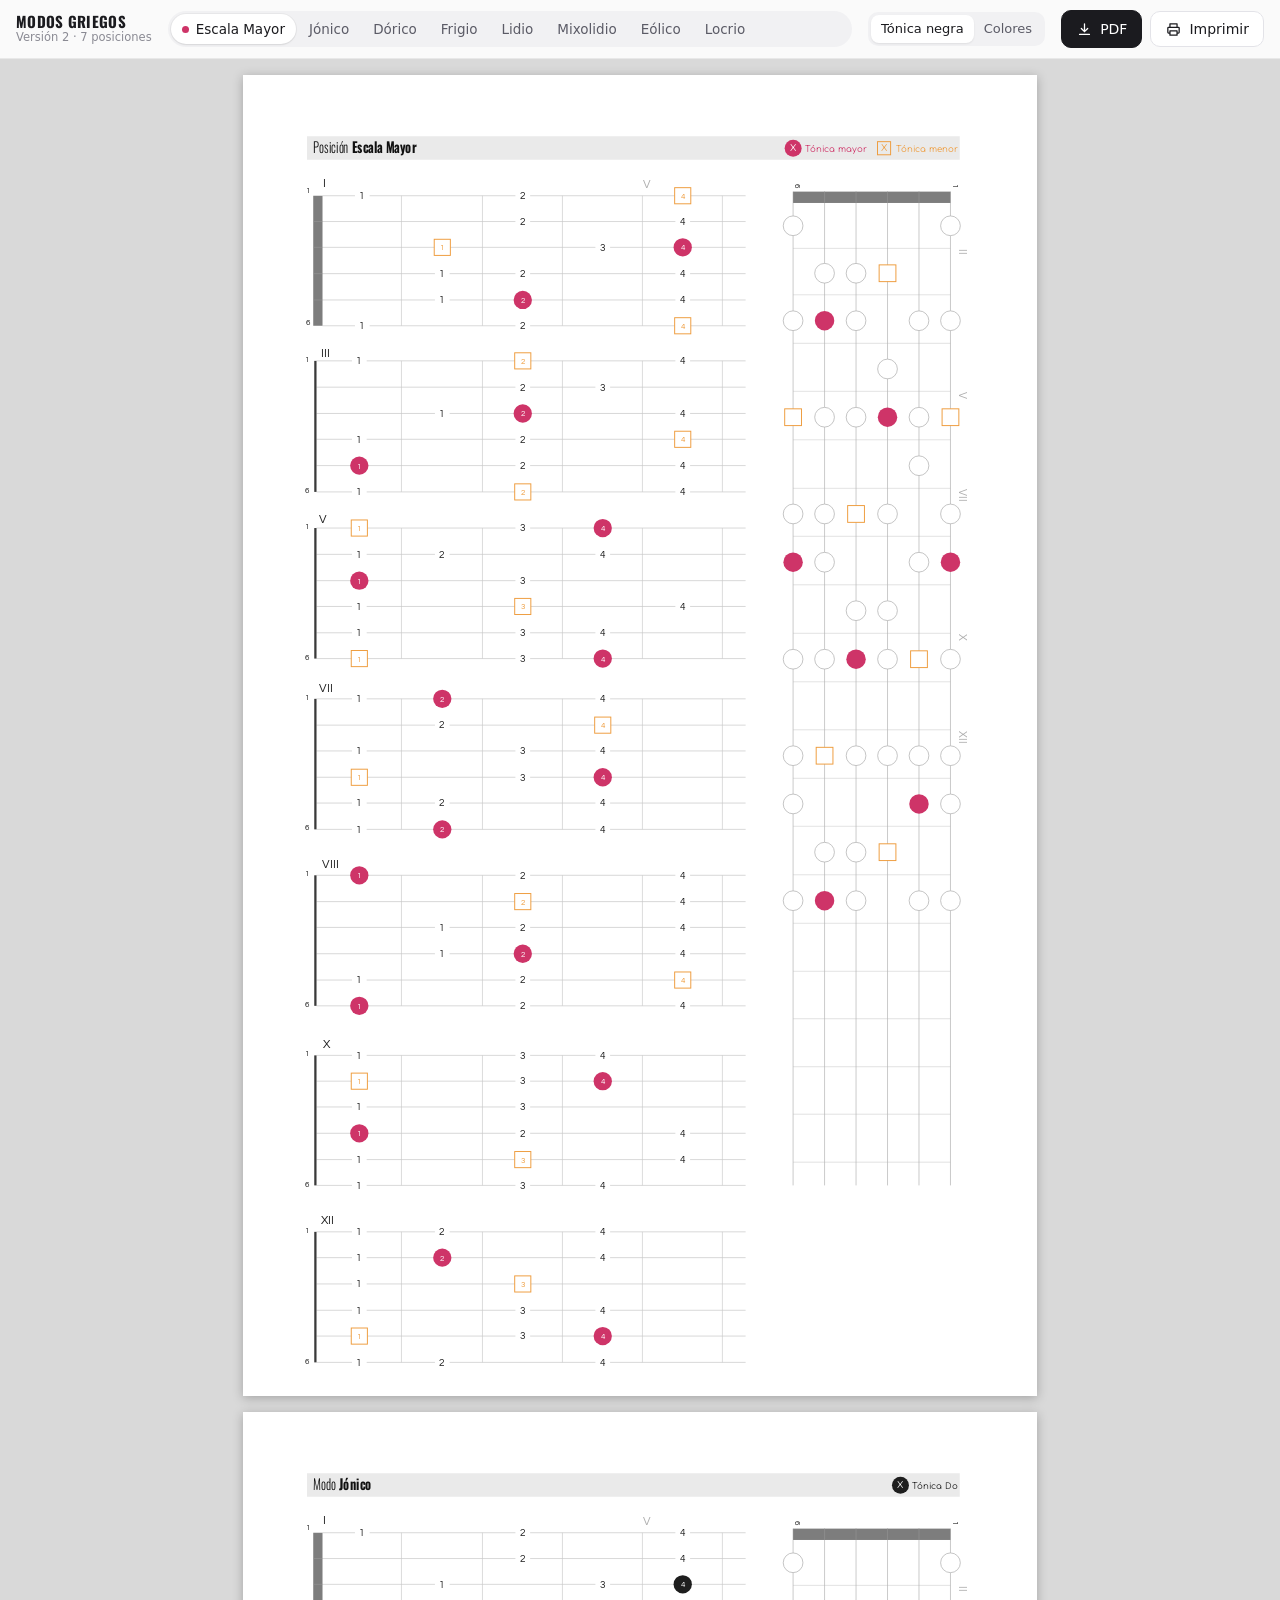
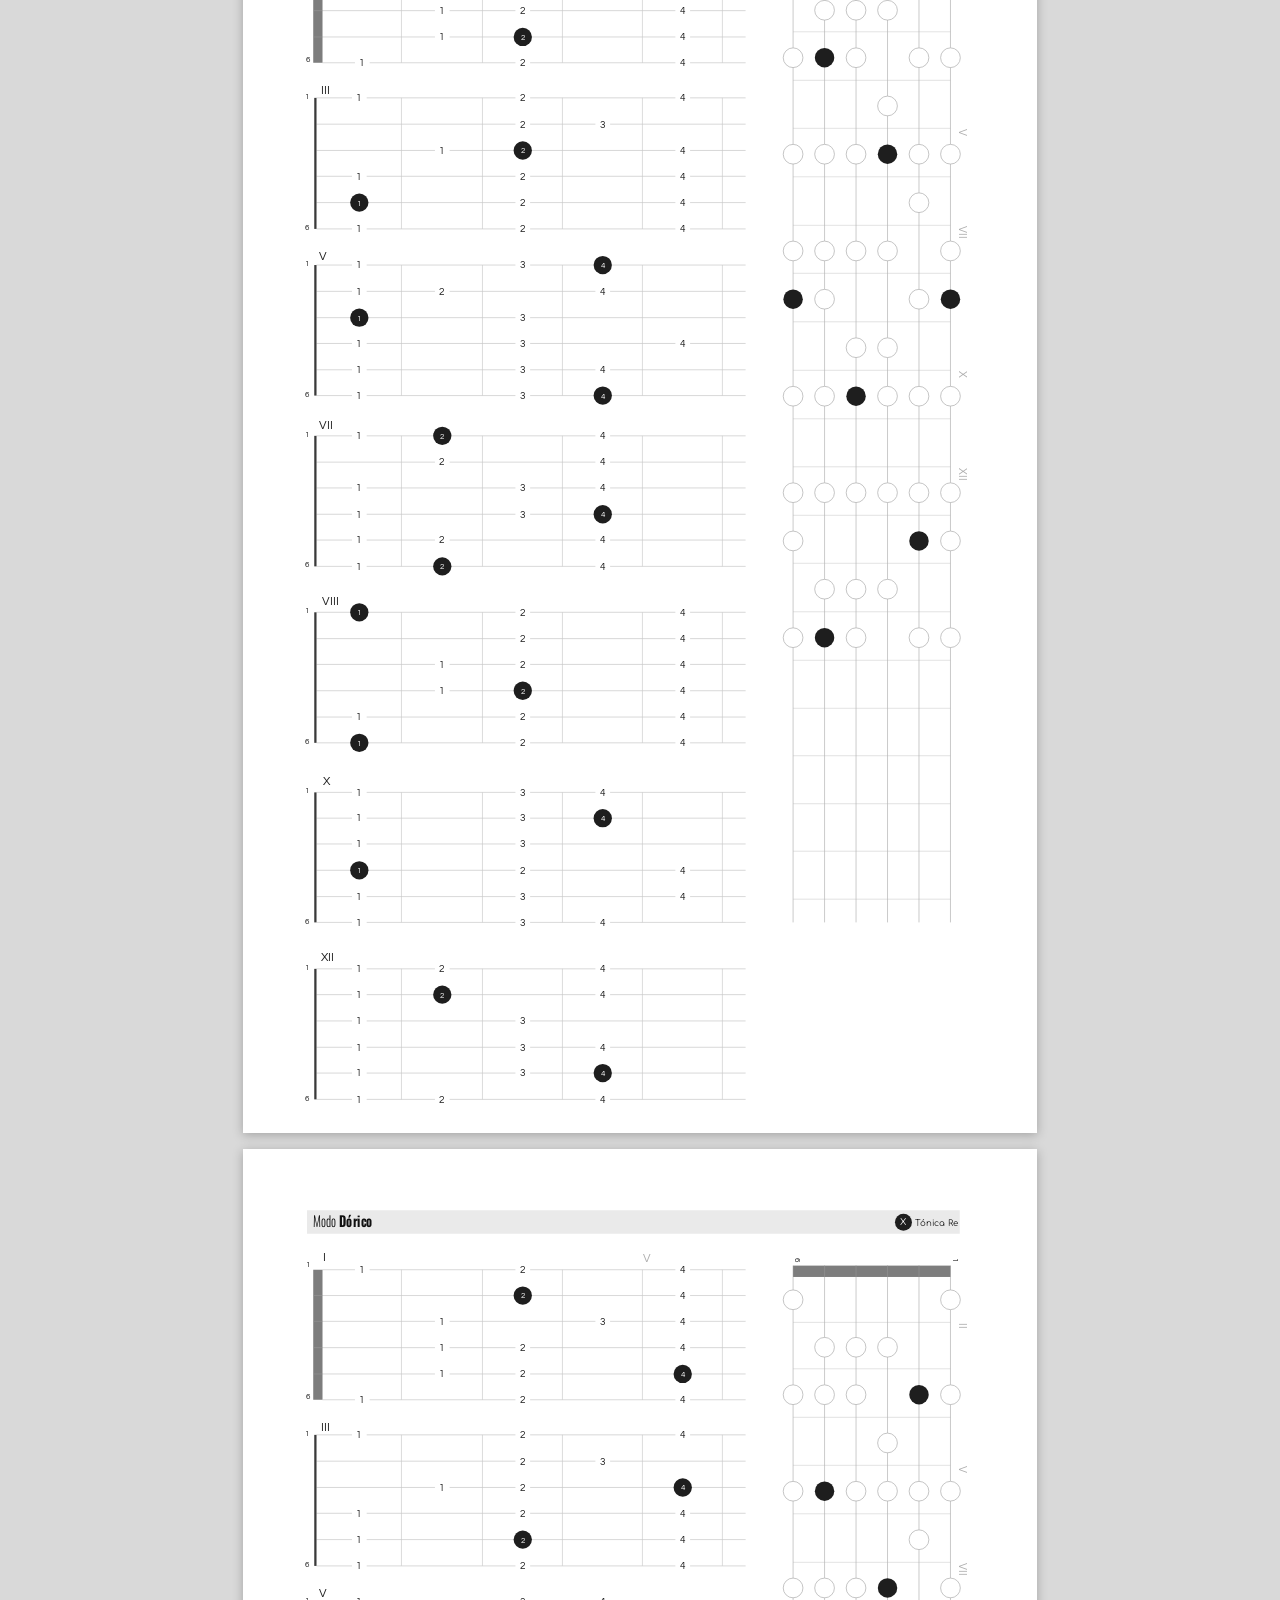
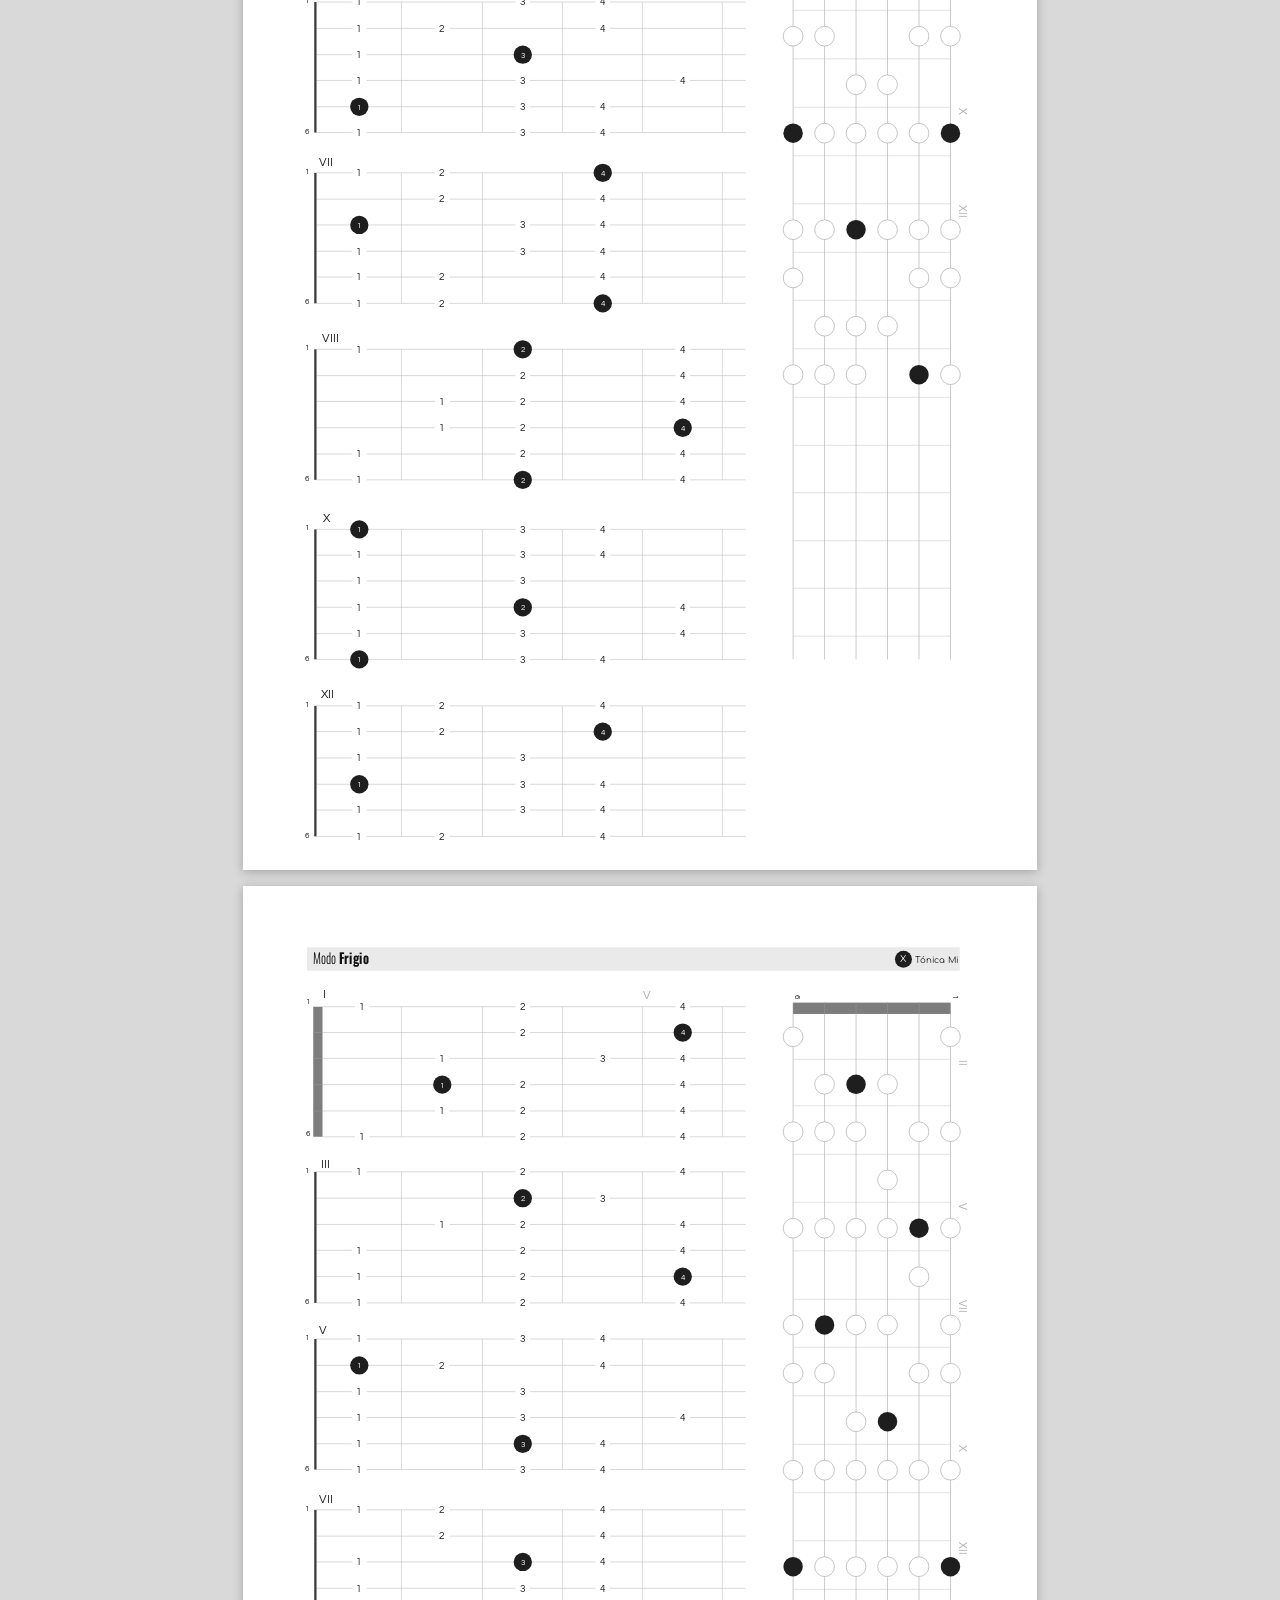
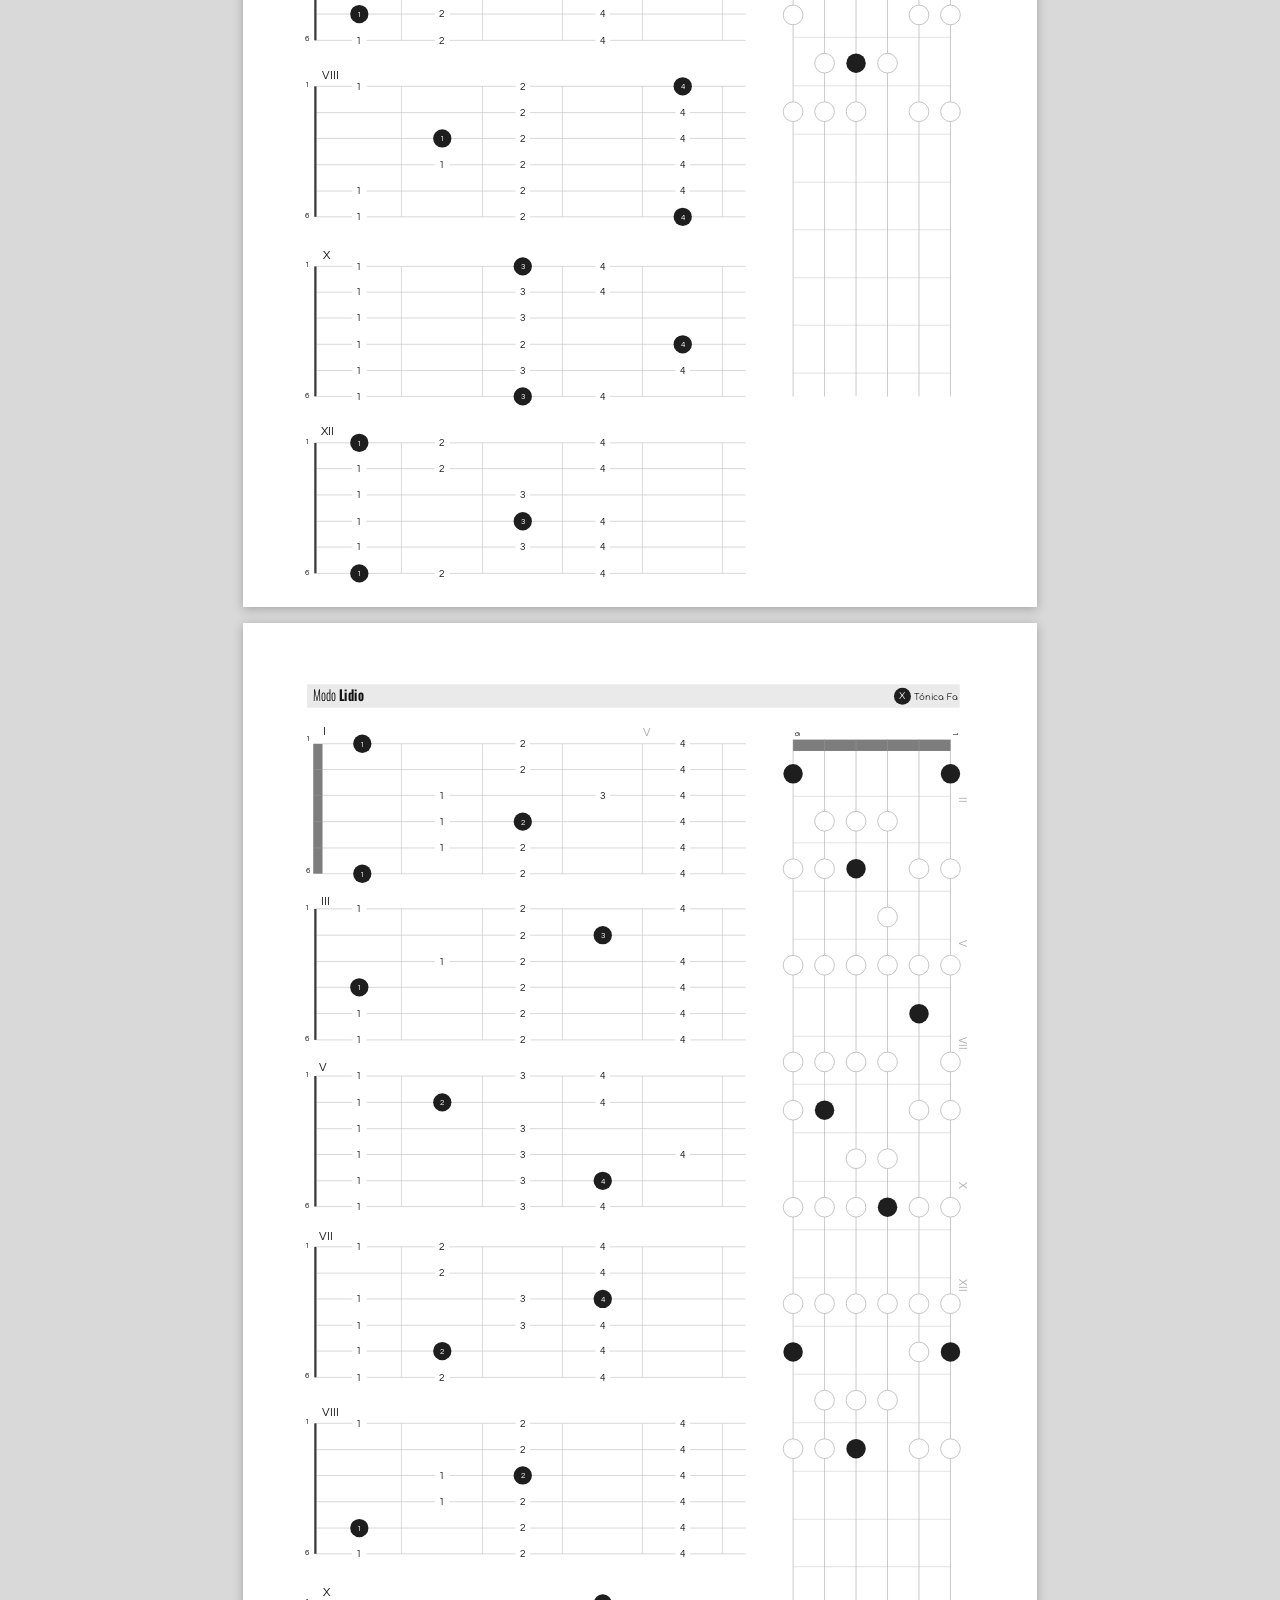
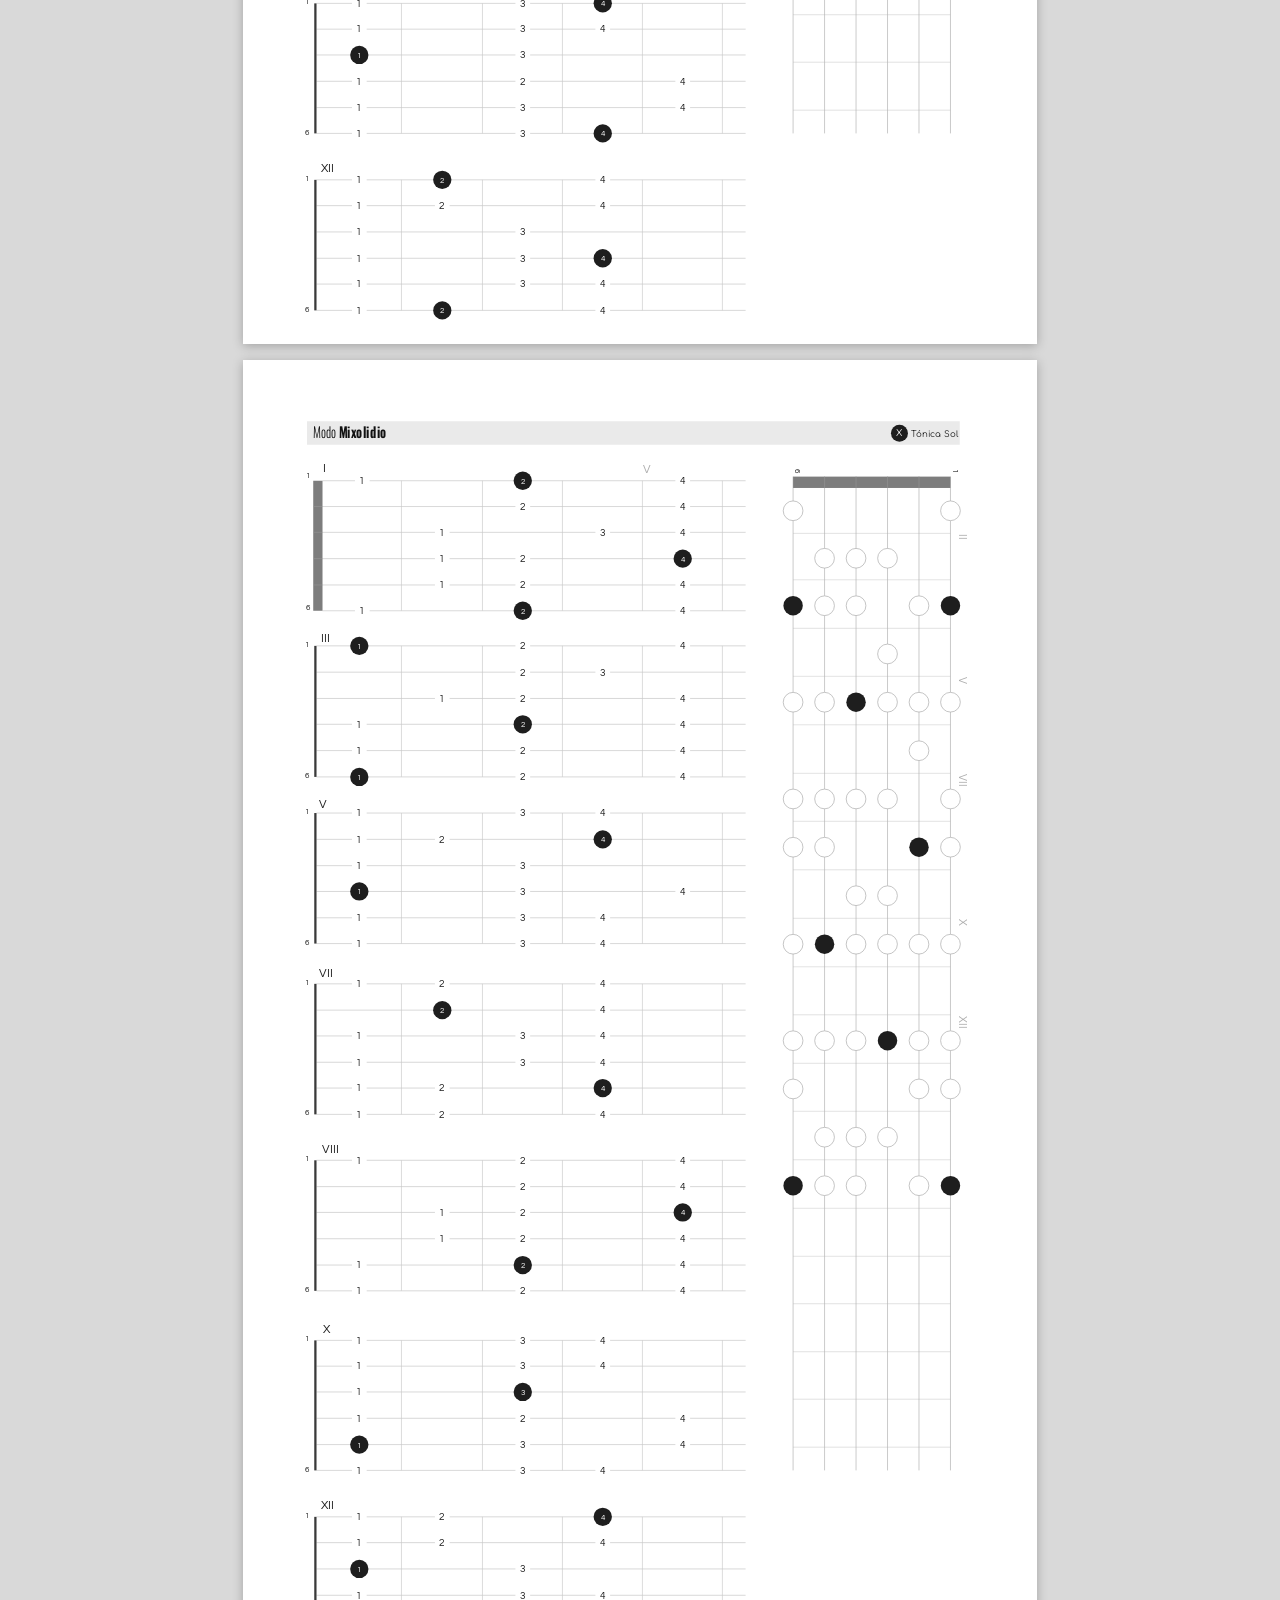
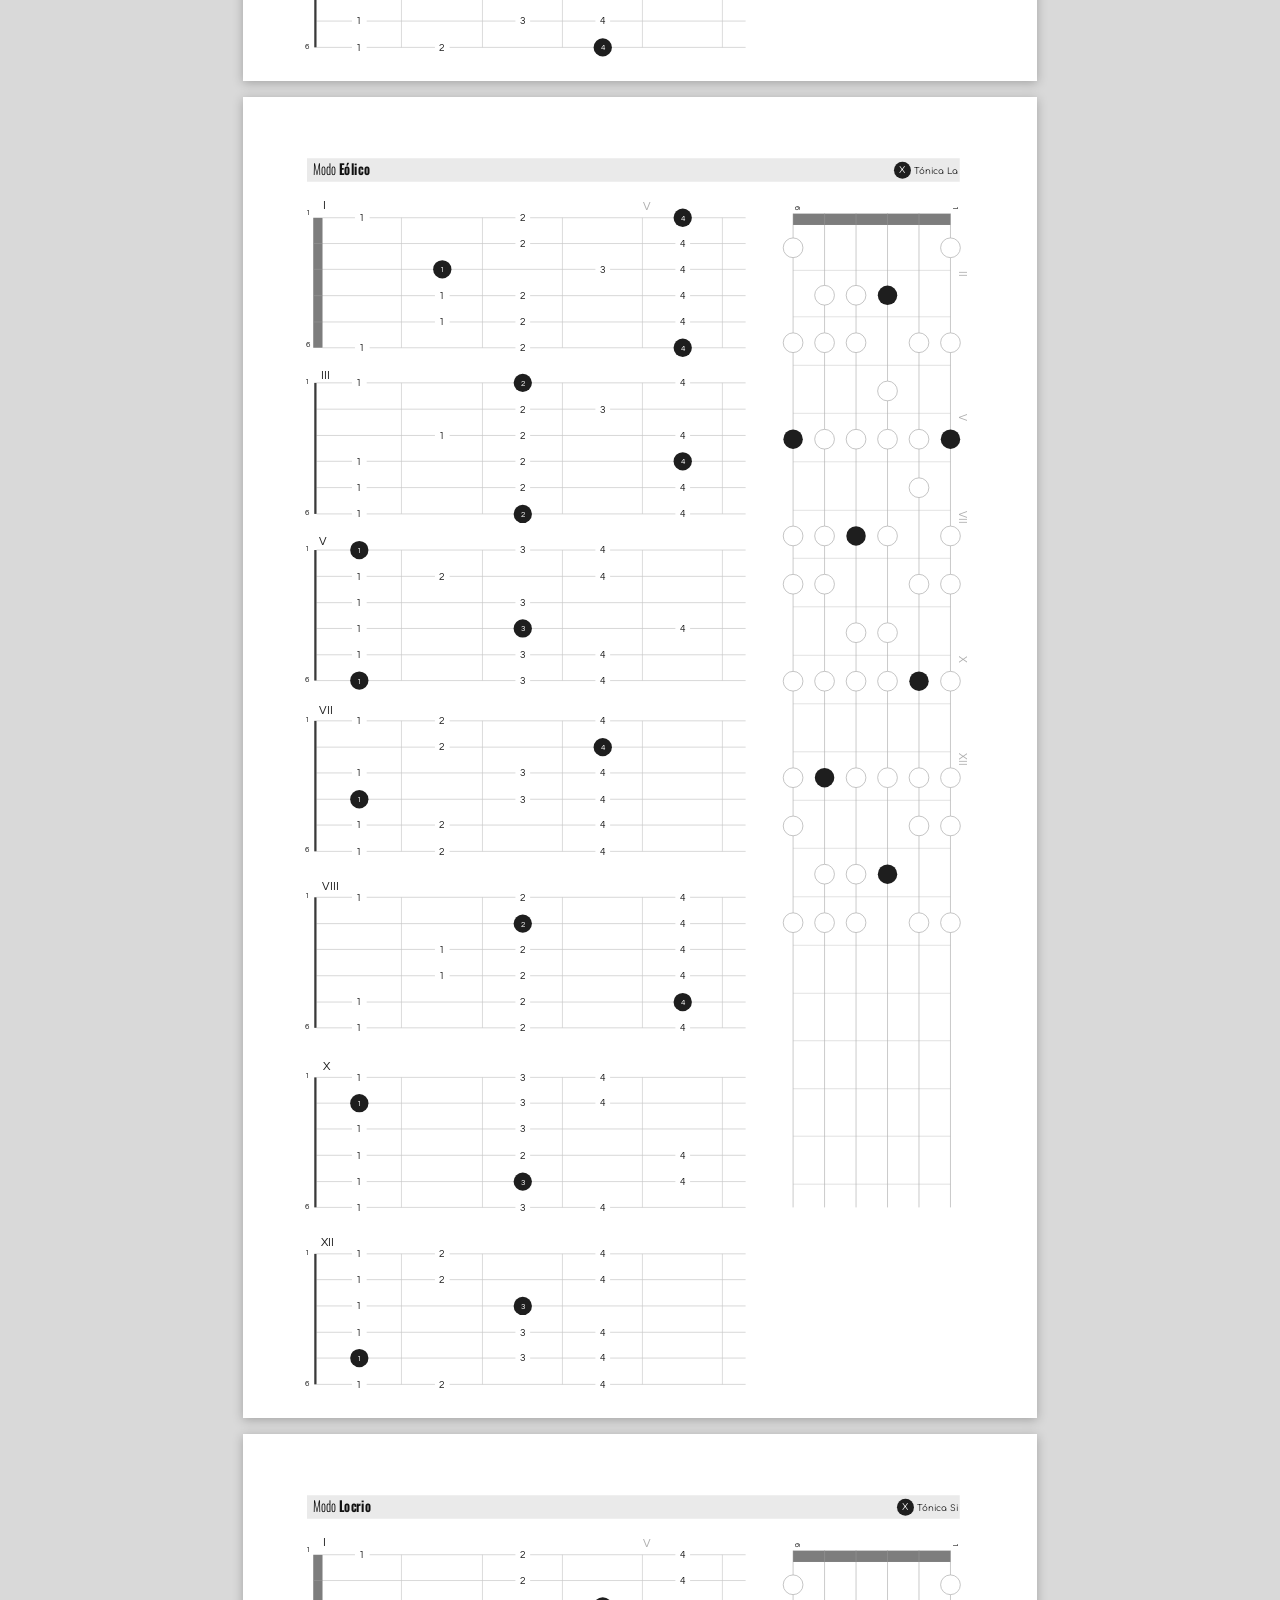
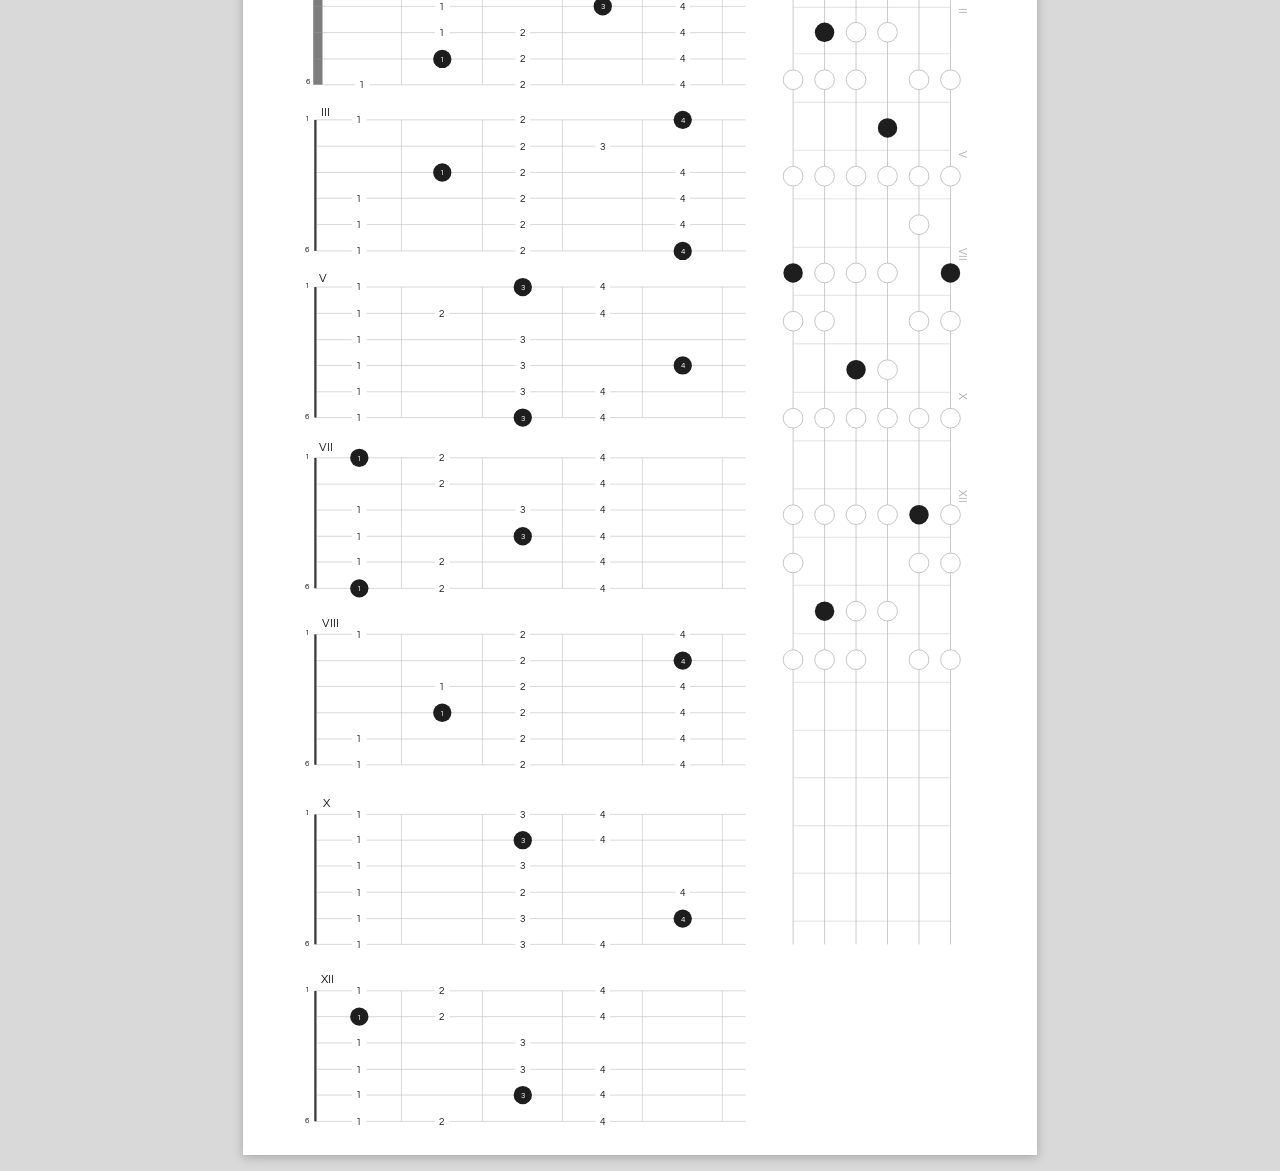
==== commit 83f501e7: "Barra superior nueva: limpia, con pestaña activa y selector de variante" ====
--- a/v2/index.html
+++ b/v2/index.html
@@ -10,16 +10,49 @@
 <style>
   @page { size: 210mm 349.5mm; margin: 0; }
   html, body { margin: 0; padding: 0; background: #d9d9d9; }
-  .toolbar { position: sticky; top: 0; z-index: 2; display: flex; gap: 8px; flex-wrap: wrap; align-items: center; justify-content: center;
-    padding: 10px 16px; background: #222; font: 14px/1.2 system-ui, sans-serif; }
-  .toolbar a, .toolbar button { color: #fff; background: #3a3a3a; border: 0; border-radius: 4px; padding: 6px 10px; text-decoration: none; cursor: pointer; font: inherit; }
-  .toolbar .pdf { background: #CE3468; }
+
+  .toolbar { position: sticky; top: 0; z-index: 10; background: rgba(255,255,255,.86); backdrop-filter: saturate(1.6) blur(14px);
+    -webkit-backdrop-filter: saturate(1.6) blur(14px); border-bottom: 1px solid rgba(0,0,0,.07);
+    font: 500 14px/1.2 Inter, system-ui, -apple-system, 'Segoe UI', sans-serif; color: #1b1b1f; }
+  .toolbar .row { max-width: 1280px; margin: 0 auto; display: flex; align-items: center; gap: 16px; padding: 10px 16px; }
+  .toolbar .brand { display: flex; flex-direction: column; gap: 2px; white-space: nowrap; }
+  .toolbar .brand b { font: 700 15px/1 Oswald, sans-serif; letter-spacing: .02em; text-transform: uppercase; }
+  .toolbar .brand span { font-size: 11.5px; color: #8a8a93; font-weight: 500; }
+  .toolbar .tabs { flex: 1 1 auto; min-width: 0; display: flex; gap: 2px; padding: 3px; background: #f1f1f3; border-radius: 999px; overflow-x: auto; scrollbar-width: none; }
+  .toolbar .tabs::-webkit-scrollbar { display: none; }
+  .toolbar .tabs a { flex: 0 0 auto; padding: 7px 11px; font-size: 13.5px; border-radius: 999px; color: #5b5b66; text-decoration: none; transition: background .15s, color .15s, box-shadow .15s; }
+  .toolbar .tabs a:hover { color: #1b1b1f; }
+  .toolbar .tabs a.on { background: #fff; color: #1b1b1f; box-shadow: 0 1px 2px rgba(0,0,0,.08), 0 0 0 1px rgba(0,0,0,.04); }
+  .toolbar .tabs a.on::before { content: ''; display: inline-block; width: 7px; height: 7px; margin-right: 7px; border-radius: 50%; background: var(--dot, #CE3468); vertical-align: 1px; }
+  .toolbar .actions { display: flex; align-items: center; gap: 8px; }
+  .toolbar .btn { display: inline-flex; align-items: center; gap: 7px; height: 36px; padding: 0 14px; border-radius: 10px; border: 1px solid #e3e3e8;
+    background: #fff; color: #1b1b1f; font: inherit; text-decoration: none; cursor: pointer; white-space: nowrap; transition: background .15s, border-color .15s, transform .1s; }
+  .toolbar .btn:hover { background: #f6f6f8; border-color: #d4d4db; }
+  .toolbar .btn:active { transform: translateY(1px); }
+  .toolbar .btn svg { width: 17px; height: 17px; fill: none; stroke: currentColor; stroke-width: 1.8; stroke-linecap: round; stroke-linejoin: round; }
+  .toolbar .btn.primary { background: #1b1b1f; border-color: #1b1b1f; color: #fff; }
+  .toolbar .btn.primary:hover { background: #2d2d33; }
+  .toolbar .switch { display: inline-flex; padding: 3px; background: #f1f1f3; border-radius: 10px; }
+  .toolbar .switch a { padding: 6px 10px; border-radius: 8px; color: #5b5b66; text-decoration: none; font-size: 13px; white-space: nowrap; }
+  .toolbar .switch a.on { background: #fff; color: #1b1b1f; box-shadow: 0 1px 2px rgba(0,0,0,.08); }
+  .toolbar :focus-visible { outline: 2px solid #2C6DB5; outline-offset: 2px; }
+  @media (max-width: 1180px) { .toolbar .btn .label { display: none; } .toolbar .btn { padding: 0 10px; } }
+  @media (max-width: 900px) {
+    .toolbar .row { flex-wrap: wrap; gap: 10px; }
+    .toolbar .brand { flex: 1 1 auto; }
+    .toolbar .switch { order: 3; flex-basis: 100%; }
+    .toolbar .switch a { flex: 1; text-align: center; }
+    .toolbar .tabs { order: 4; flex-basis: 100%; }
+  }
+  @media print { .toolbar { display: none !important; } }
+  html { scroll-padding-top: 76px; }
+  @media (max-width: 900px) { html { scroll-padding-top: 120px; } }
+
   .page { width: 210mm; height: 349.5mm; margin: 16px auto; background: #fff; box-shadow: 0 2px 10px rgba(0,0,0,.25); overflow: hidden; }
   .page svg { display: block; width: 100%; height: 100%; }
   @media screen and (max-width: 840px) { .page { width: calc(100vw - 32px); height: calc((100vw - 32px) * 1.66452); } }
   @media print {
     html, body { background: #fff; }
-    .toolbar { display: none; }
     .page { margin: 0; box-shadow: none; width: 210mm; height: 349.5mm; break-after: page; }
   }
   .num { font-family: 'Questrial', 'Century Gothic', sans-serif; font-size: 15px; text-anchor: middle; fill: #1E1E1E; }
@@ -33,19 +66,14 @@
 </style>
 </head>
 <body>
-<nav class="toolbar">
-<a href="#escala-mayor">Escala Mayor</a>
-<a href="#jonico">Jónico</a>
-<a href="#dorico">Dórico</a>
-<a href="#frigio">Frigio</a>
-<a href="#lidio">Lidio</a>
-<a href="#mixolidio">Mixolidio</a>
-<a href="#eolico">Eólico</a>
-<a href="#locrio">Locrio</a>
-<a class="pdf" href="modos-tonica-negra.pdf" download>Descargar PDF</a>
-<button onclick="window.print()">Imprimir</button>
-<a href="colores.html">Ver versión colores</a>
-</nav>
+<nav class="toolbar"><div class="row">
+<div class="brand"><b>Modos griegos</b><span>Versión 2 · 7 posiciones</span></div>
+<div class="tabs"><a href="#escala-mayor" class="on" style="--dot:#CE3468">Escala Mayor</a><a href="#jonico" style="--dot:#1E1E1E">Jónico</a><a href="#dorico" style="--dot:#1E1E1E">Dórico</a><a href="#frigio" style="--dot:#1E1E1E">Frigio</a><a href="#lidio" style="--dot:#1E1E1E">Lidio</a><a href="#mixolidio" style="--dot:#1E1E1E">Mixolidio</a><a href="#eolico" style="--dot:#1E1E1E">Eólico</a><a href="#locrio" style="--dot:#1E1E1E">Locrio</a></div>
+<div class="switch" role="group" aria-label="Variante"><a href="index.html" class="on" aria-current="page">Tónica negra</a><a href="colores.html">Colores</a></div>
+<div class="actions">
+<a class="btn primary" href="modos-tonica-negra.pdf" download><svg viewBox="0 0 24 24" aria-hidden="true"><path d="M12 4v11m0 0-4.5-4.5M12 15l4.5-4.5M5 19h14"/></svg><span class="label">PDF</span></a>
+<button class="btn" type="button" onclick="window.print()" title="Imprimir"><svg viewBox="0 0 24 24" aria-hidden="true"><path d="M7 9V4h10v5M7 17H5a1 1 0 0 1-1-1v-6a1 1 0 0 1 1-1h14a1 1 0 0 1 1 1v6a1 1 0 0 1-1 1h-2M7 14h10v6H7z"/></svg><span class="label">Imprimir</span></button>
+</div></div></nav>
 <section class="page" id="escala-mayor"><svg viewBox="0 0 1240 2064" xmlns="http://www.w3.org/2000/svg" role="img" aria-label="Posición Escala Mayor">
 <rect x="99.97" y="95.68" width="1019.8999999999999" height="36.75" fill="#EAEAEA"/>
 <text transform="translate(109.15,121.63000000000001) scale(0.86,1)" class="title"><tspan font-weight="300">Posición</tspan> <tspan font-weight="700">Escala Mayor</tspan></text>
@@ -2692,6 +2720,21 @@
 <circle cx="859.45" cy="1290.165" r="15.4" fill="#fff" stroke="#B4B4B4" stroke-width="1.2"/>
 </svg></section>
 <script>
+
+(() => {
+  const links = [...document.querySelectorAll('.toolbar .tabs a')];
+  const byId = new Map(links.map((a) => [a.getAttribute('href').slice(1), a]));
+  const io = new IntersectionObserver((entries) => {
+    entries.forEach((e) => {
+      if (!e.isIntersecting) return;
+      links.forEach((a) => a.classList.remove('on'));
+      const a = byId.get(e.target.id);
+      if (a) { a.classList.add('on'); const t = a.parentElement; t.scrollTo({ left: a.offsetLeft - t.clientWidth / 2 + a.offsetWidth / 2, behavior: 'smooth' }); }
+    });
+  }, { rootMargin: '-45% 0px -50% 0px' });
+  document.querySelectorAll('.page').forEach((p) => io.observe(p));
+})();
+
 // Alinea la leyenda a la derecha de la barra, como en el modelo.
 document.fonts.ready.then(() => {
   document.querySelectorAll('.legend').forEach((lg) => {
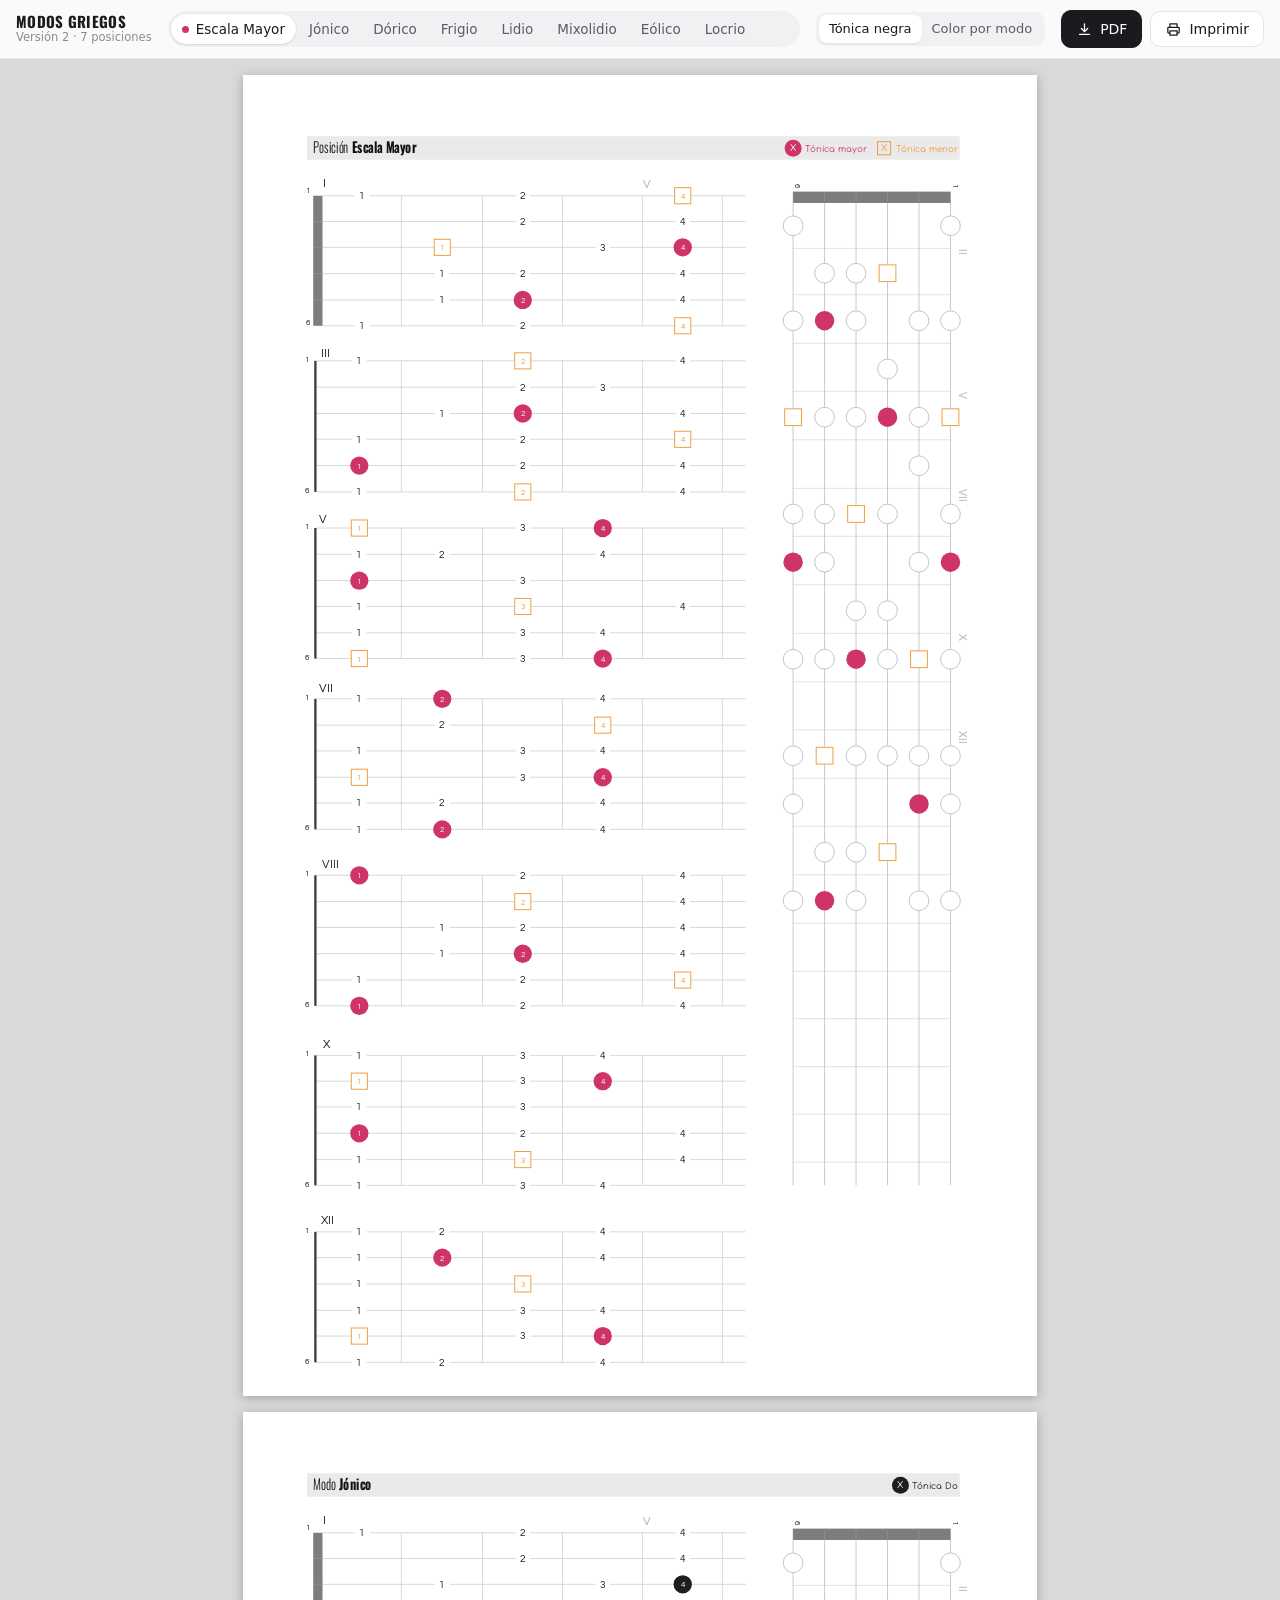
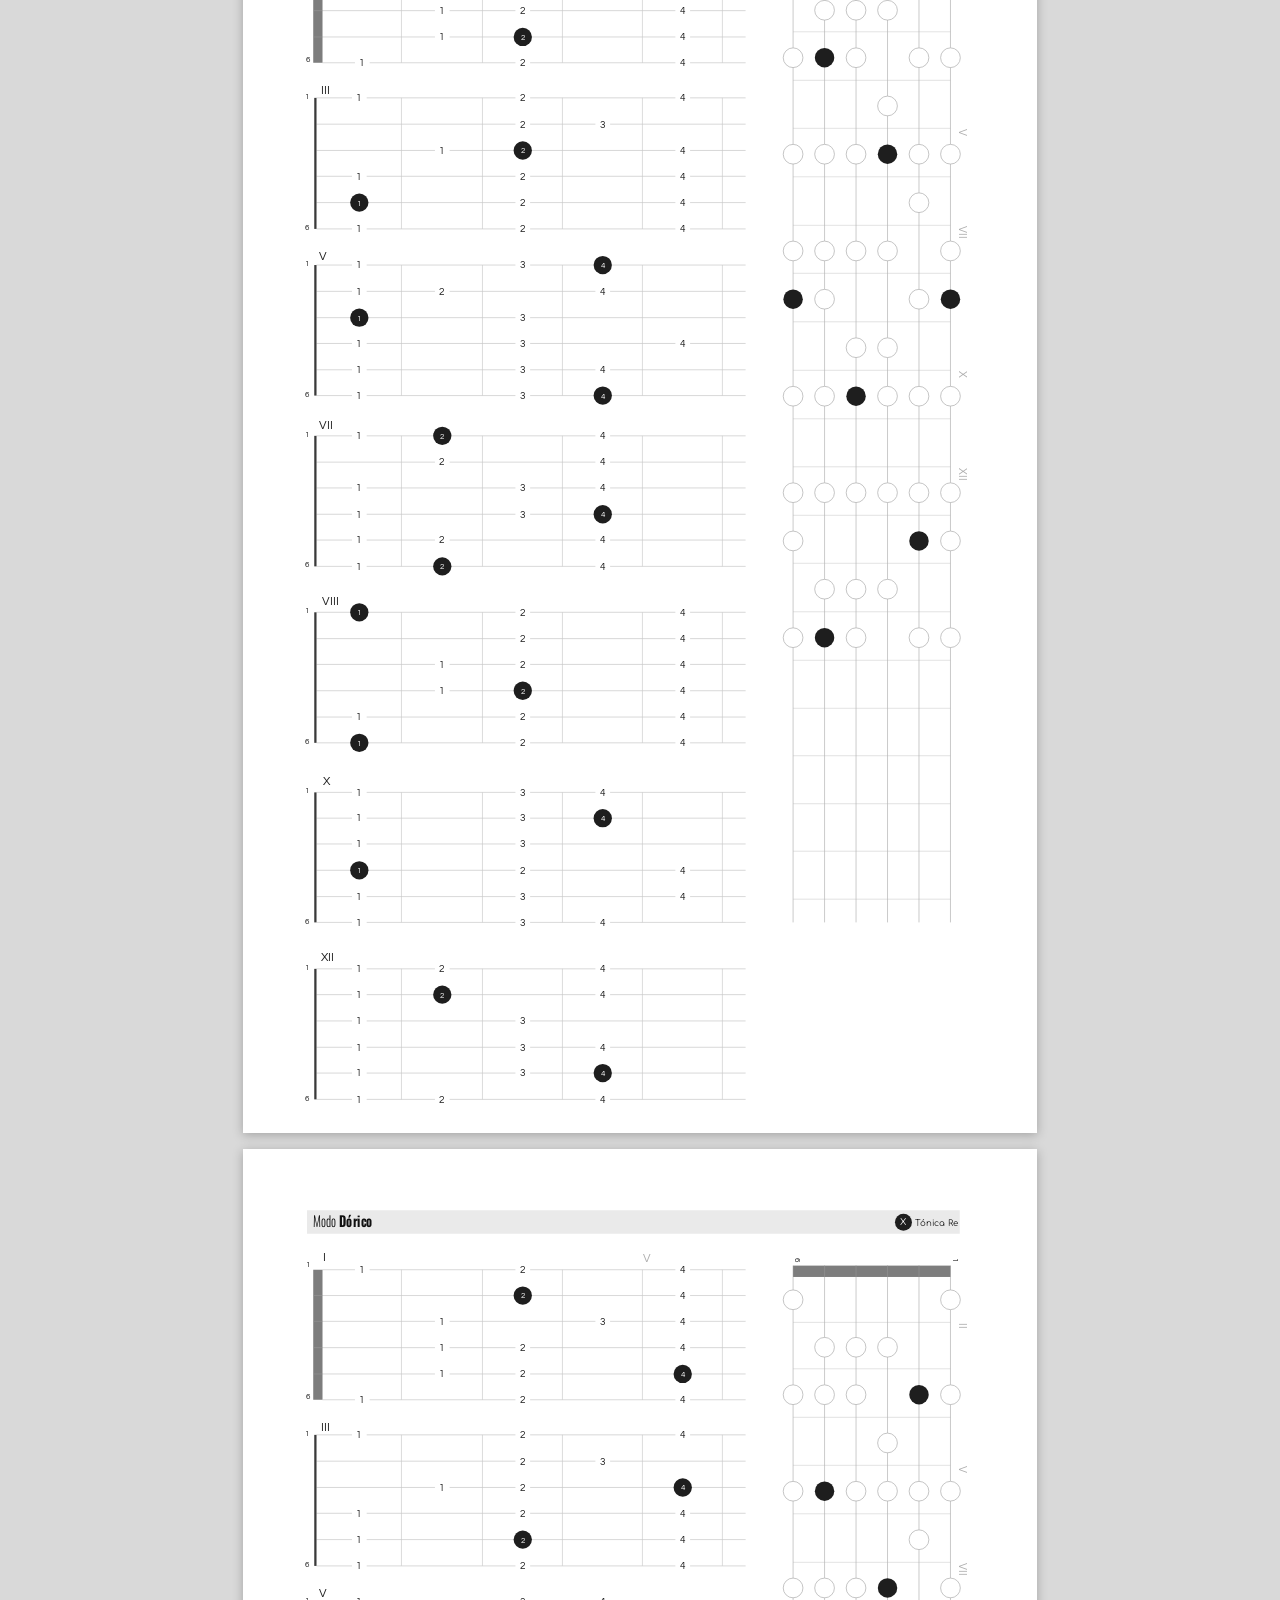
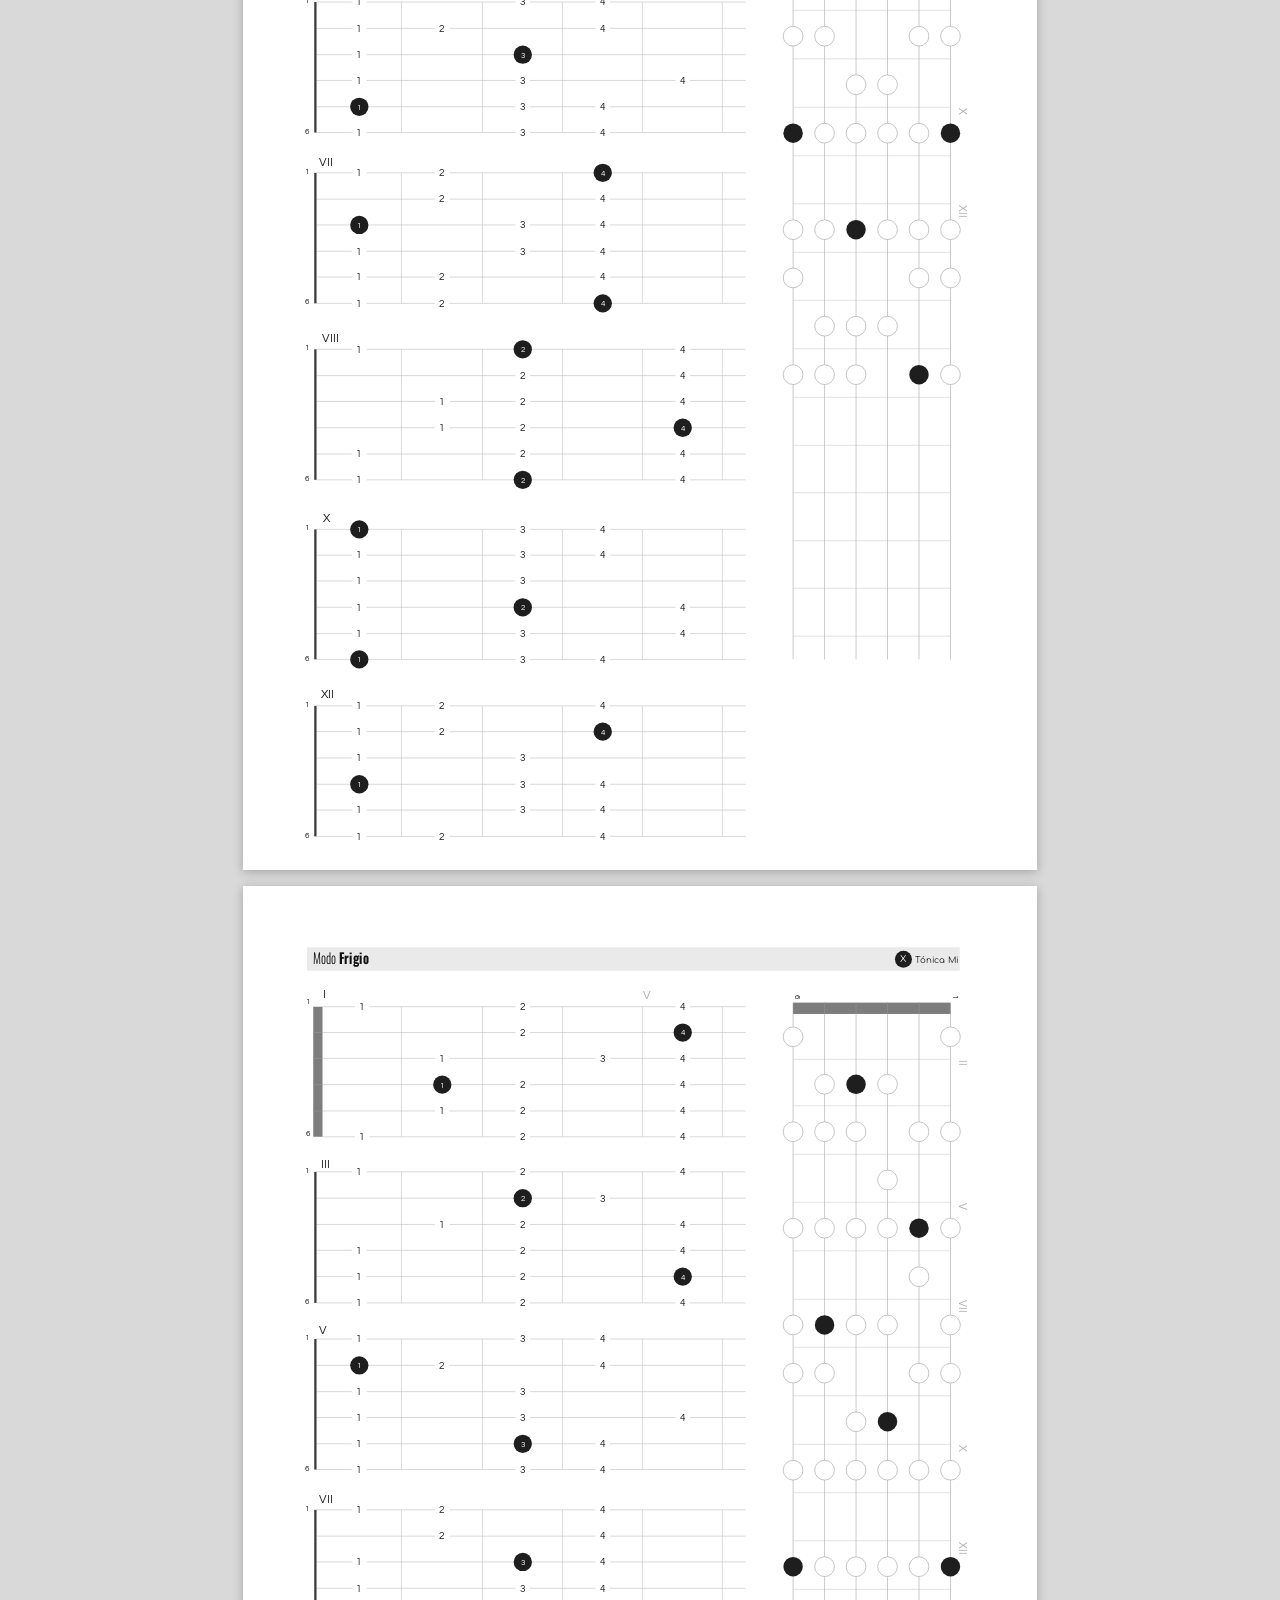
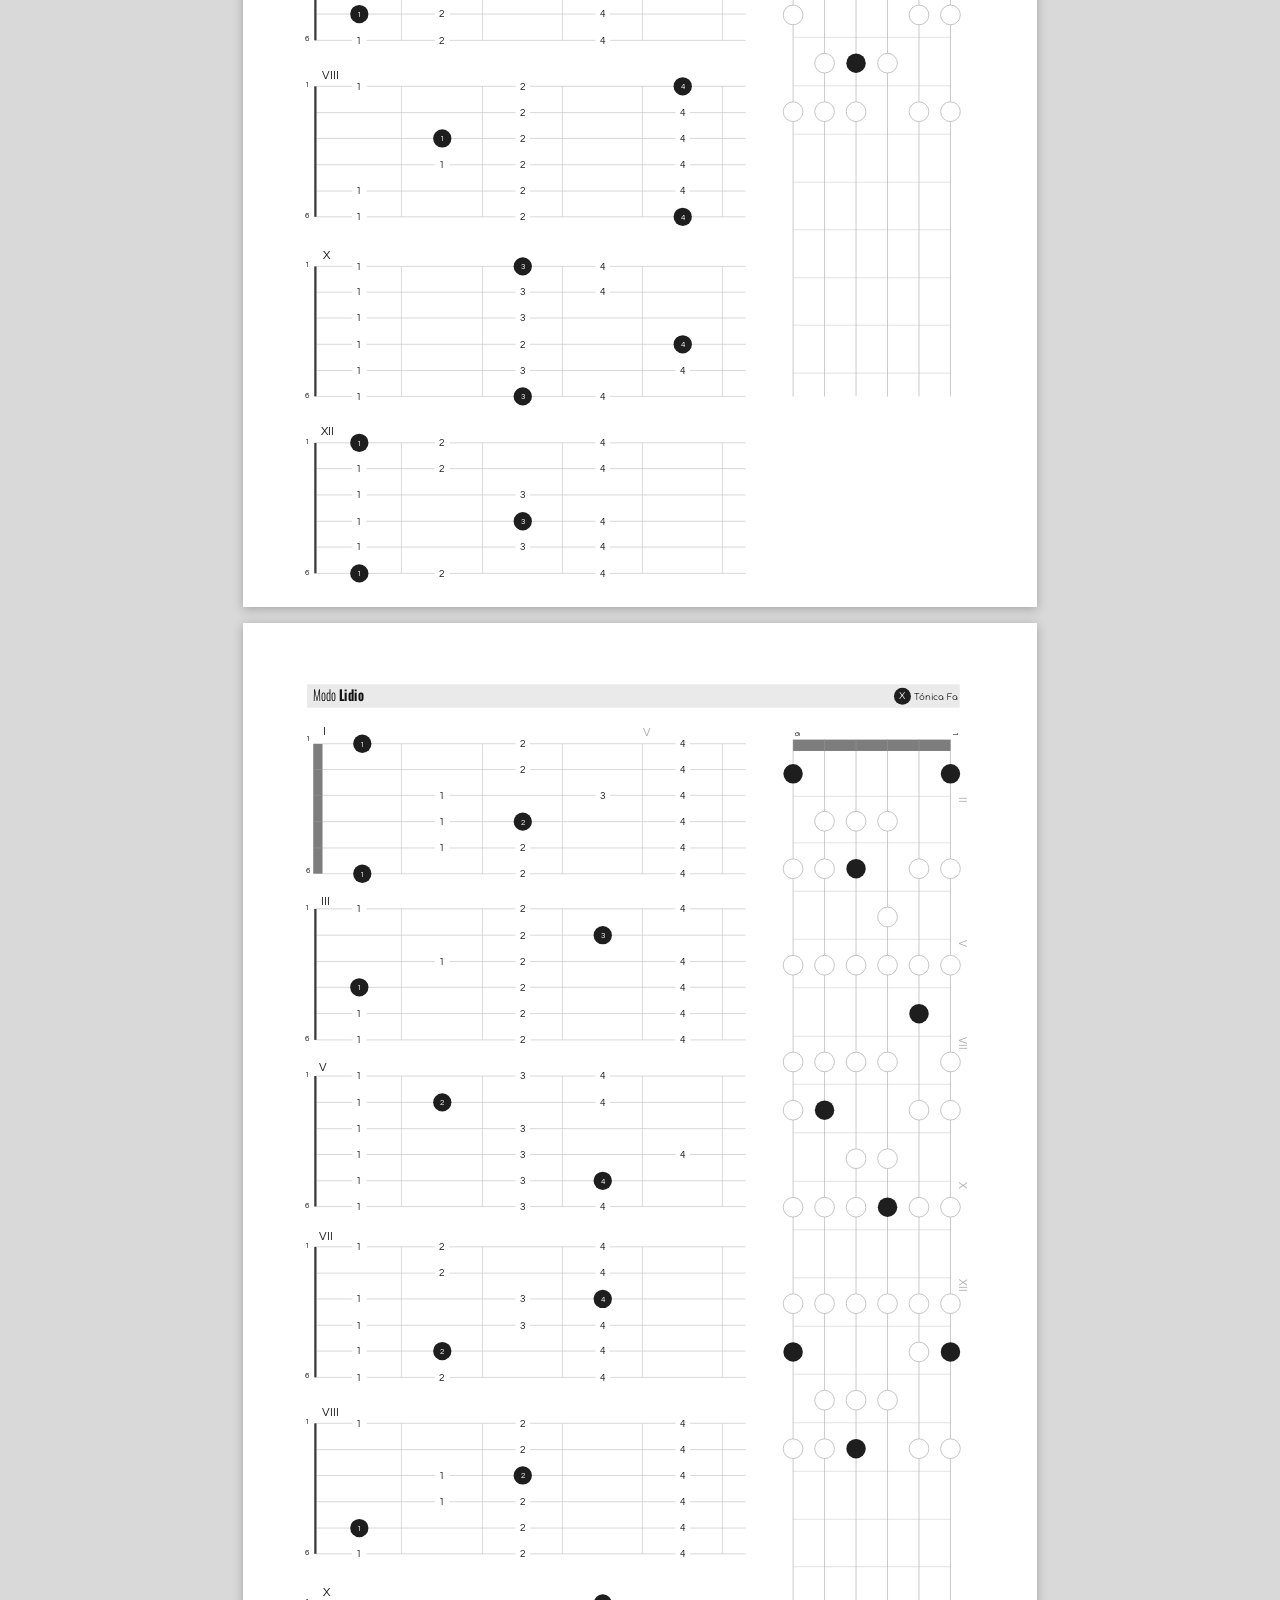
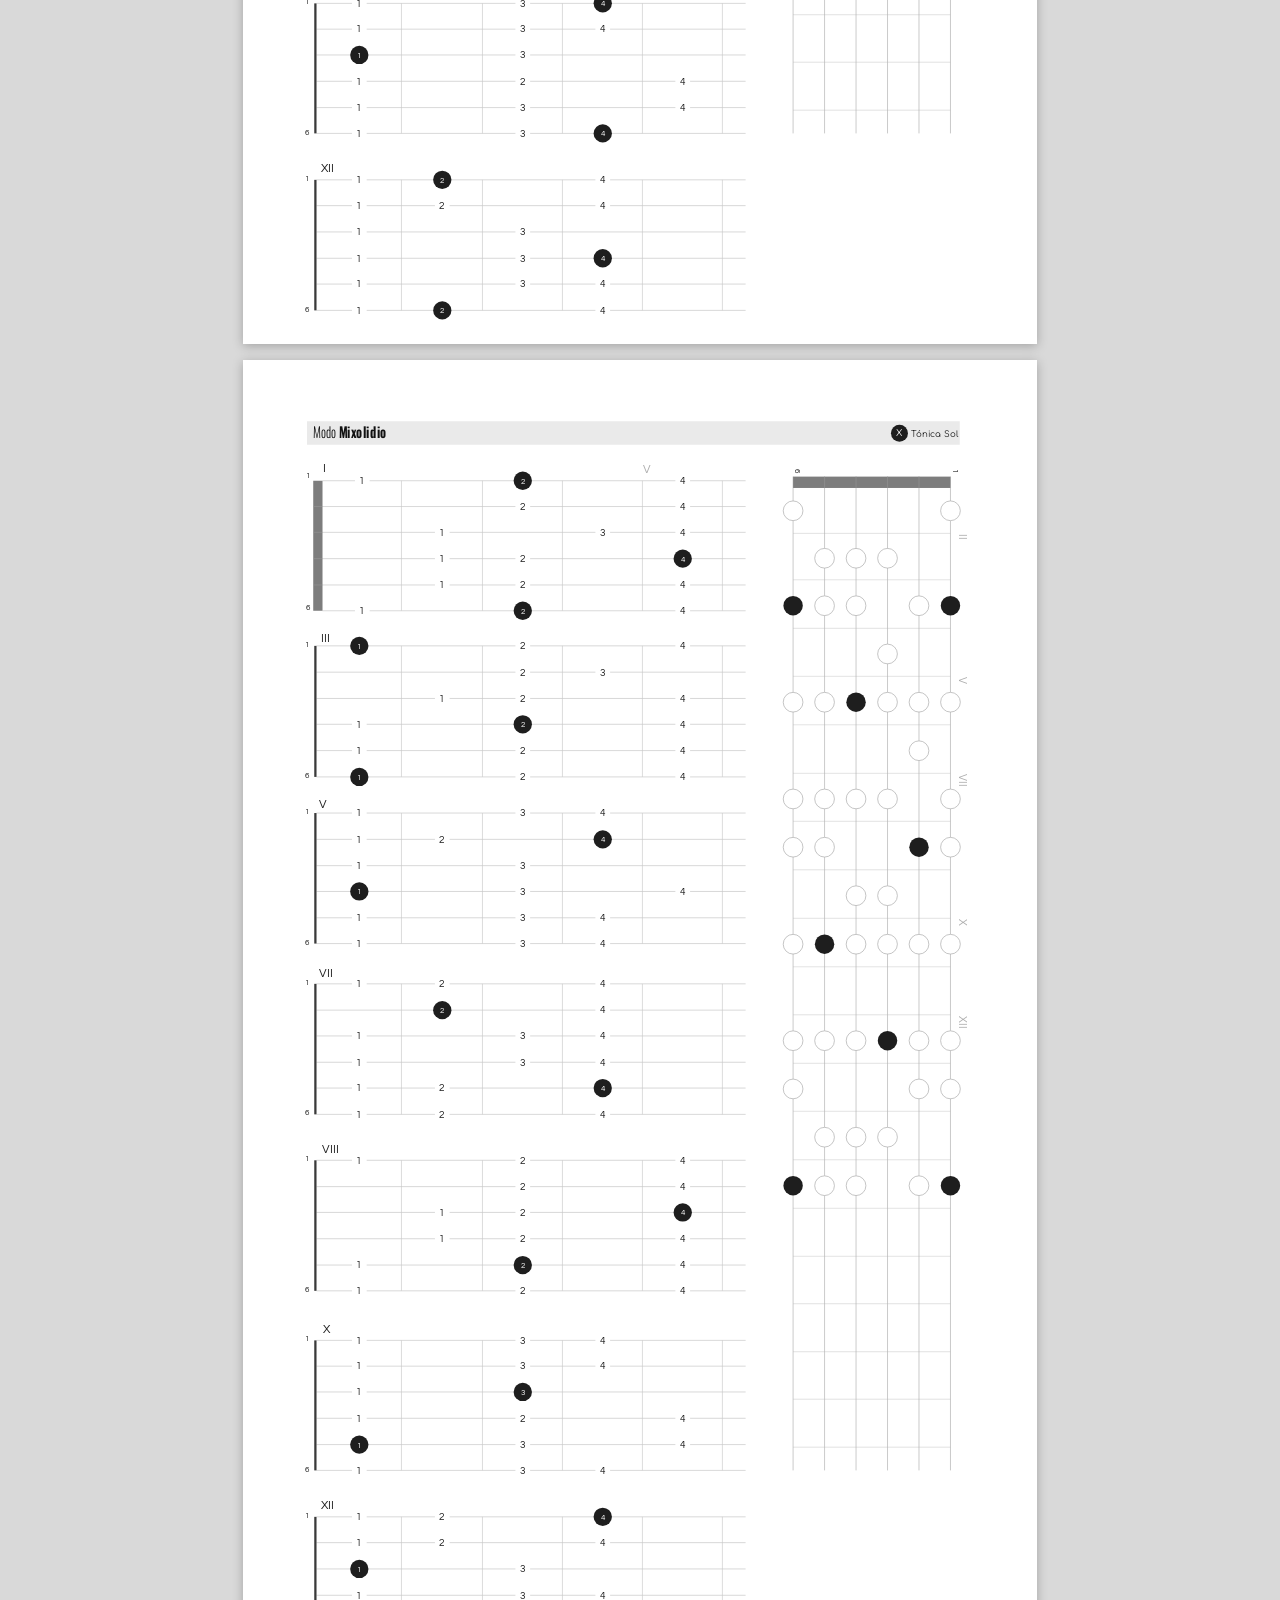
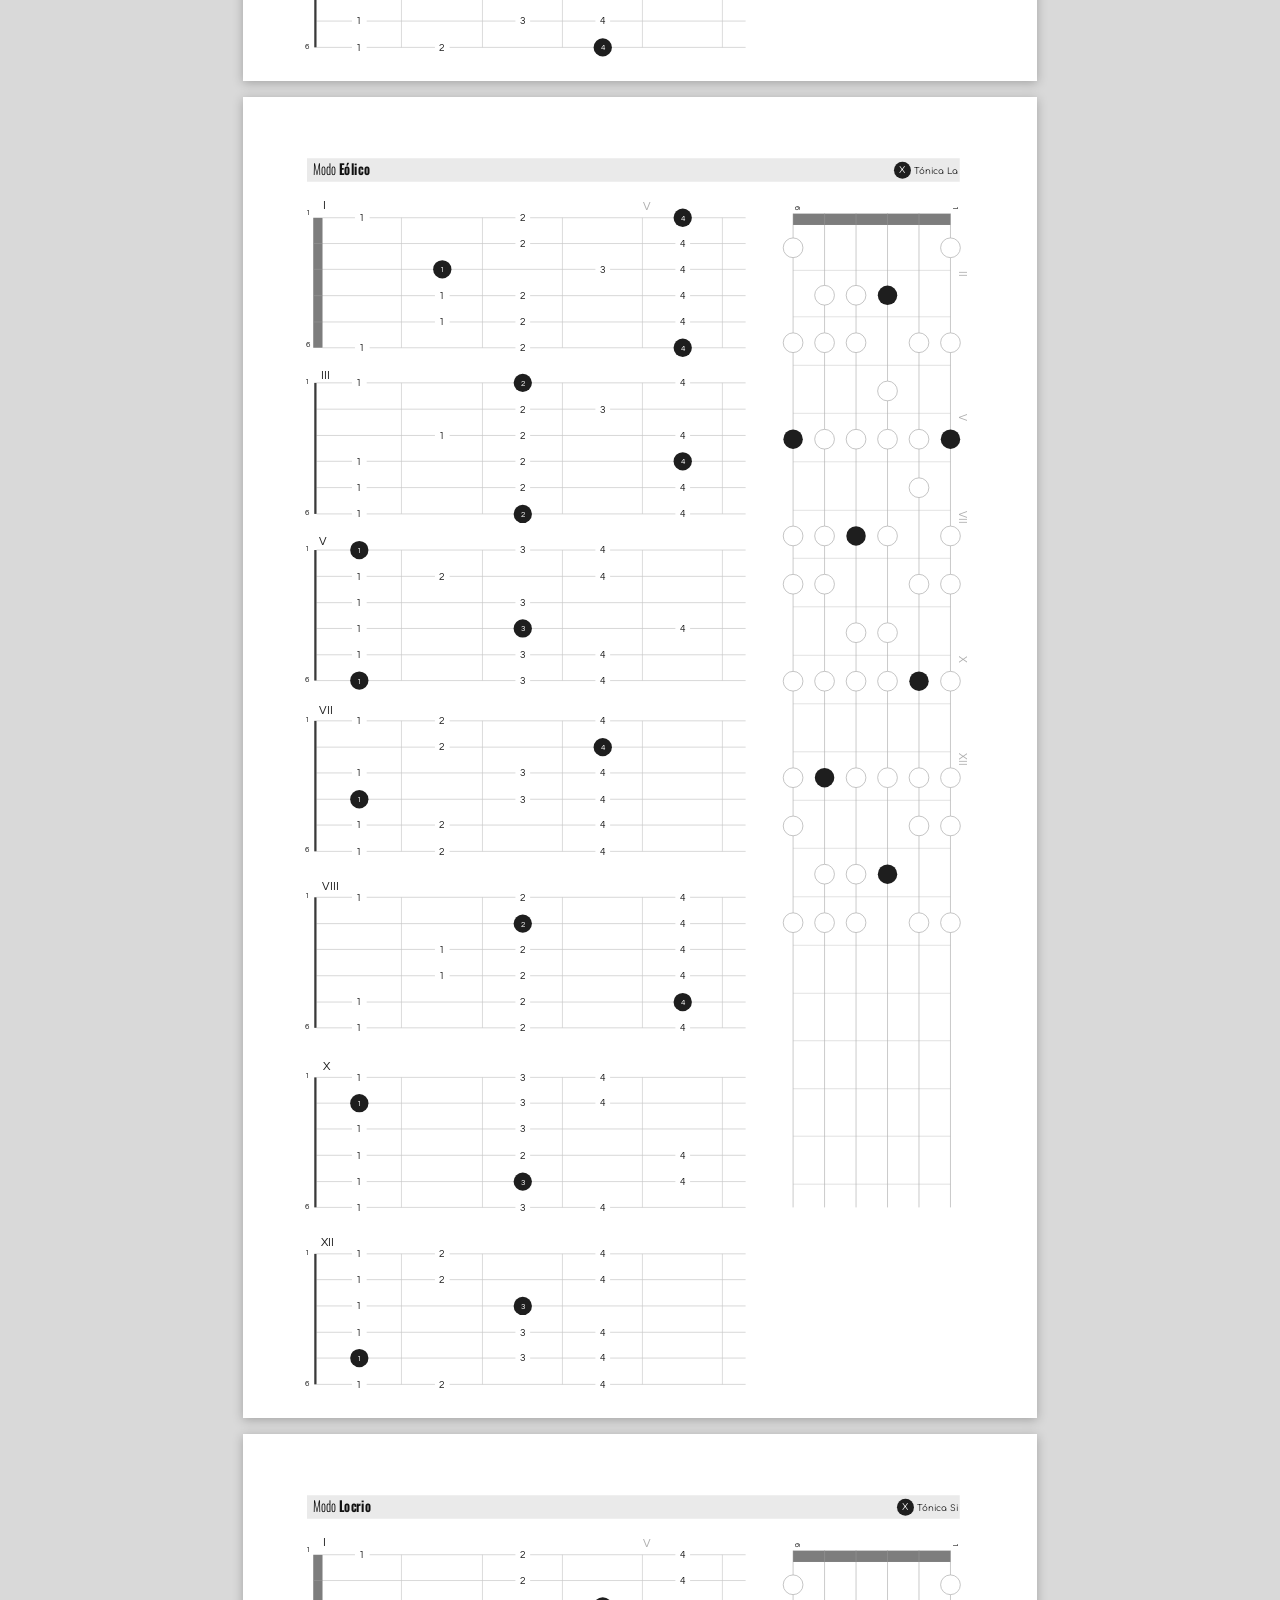
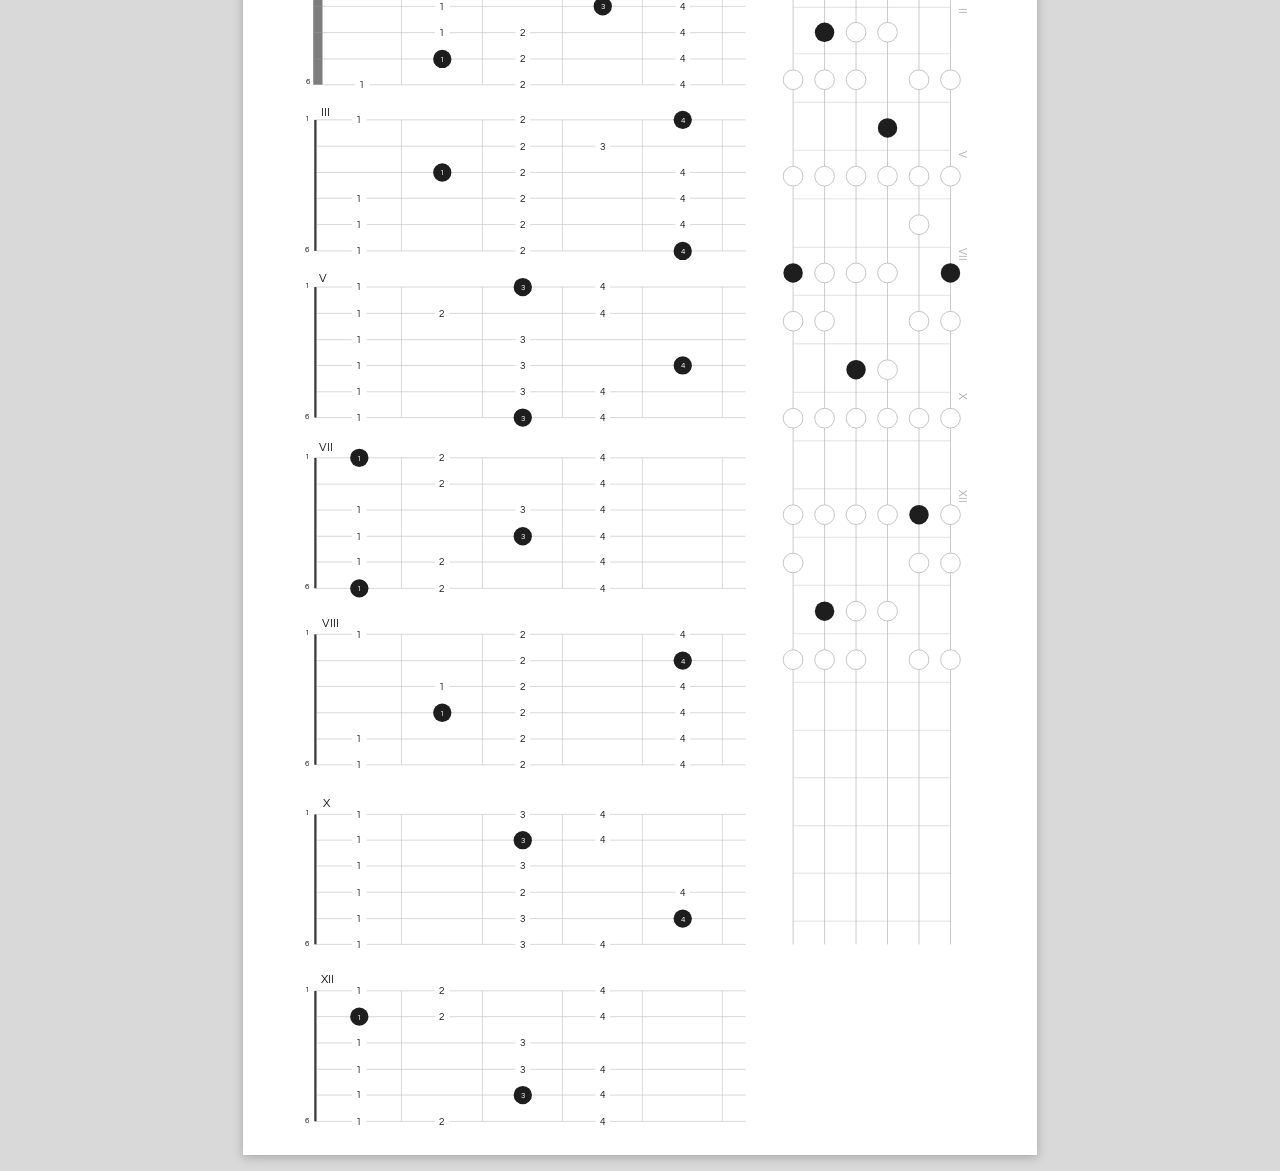
==== commit 11316a7d: "Selector de variante mantiene el modo visible" ====
--- a/v2/index.html
+++ b/v2/index.html
@@ -69,7 +69,7 @@
 <nav class="toolbar"><div class="row">
 <div class="brand"><b>Modos griegos</b><span>Versión 2 · 7 posiciones</span></div>
 <div class="tabs"><a href="#escala-mayor" class="on" style="--dot:#CE3468">Escala Mayor</a><a href="#jonico" style="--dot:#1E1E1E">Jónico</a><a href="#dorico" style="--dot:#1E1E1E">Dórico</a><a href="#frigio" style="--dot:#1E1E1E">Frigio</a><a href="#lidio" style="--dot:#1E1E1E">Lidio</a><a href="#mixolidio" style="--dot:#1E1E1E">Mixolidio</a><a href="#eolico" style="--dot:#1E1E1E">Eólico</a><a href="#locrio" style="--dot:#1E1E1E">Locrio</a></div>
-<div class="switch" role="group" aria-label="Variante"><a href="index.html" class="on" aria-current="page">Tónica negra</a><a href="colores.html">Colores</a></div>
+<div class="switch" role="group" aria-label="Variante" title="Cambia entre tónica negra y un color distinto por modo"><a href="index.html" class="on" aria-current="page">Tónica negra</a><a href="colores.html">Color por modo</a></div>
 <div class="actions">
 <a class="btn primary" href="modos-tonica-negra.pdf" download><svg viewBox="0 0 24 24" aria-hidden="true"><path d="M12 4v11m0 0-4.5-4.5M12 15l4.5-4.5M5 19h14"/></svg><span class="label">PDF</span></a>
 <button class="btn" type="button" onclick="window.print()" title="Imprimir"><svg viewBox="0 0 24 24" aria-hidden="true"><path d="M7 9V4h10v5M7 17H5a1 1 0 0 1-1-1v-6a1 1 0 0 1 1-1h14a1 1 0 0 1 1 1v6a1 1 0 0 1-1 1h-2M7 14h10v6H7z"/></svg><span class="label">Imprimir</span></button>
@@ -2729,6 +2729,7 @@
       if (!e.isIntersecting) return;
       links.forEach((a) => a.classList.remove('on'));
       const a = byId.get(e.target.id);
+      document.querySelectorAll('.toolbar .switch a').forEach((v) => { v.href = v.getAttribute('href').split('#')[0] + '#' + e.target.id; });
       if (a) { a.classList.add('on'); const t = a.parentElement; t.scrollTo({ left: a.offsetLeft - t.clientWidth / 2 + a.offsetWidth / 2, behavior: 'smooth' }); }
     });
   }, { rootMargin: '-45% 0px -50% 0px' });
